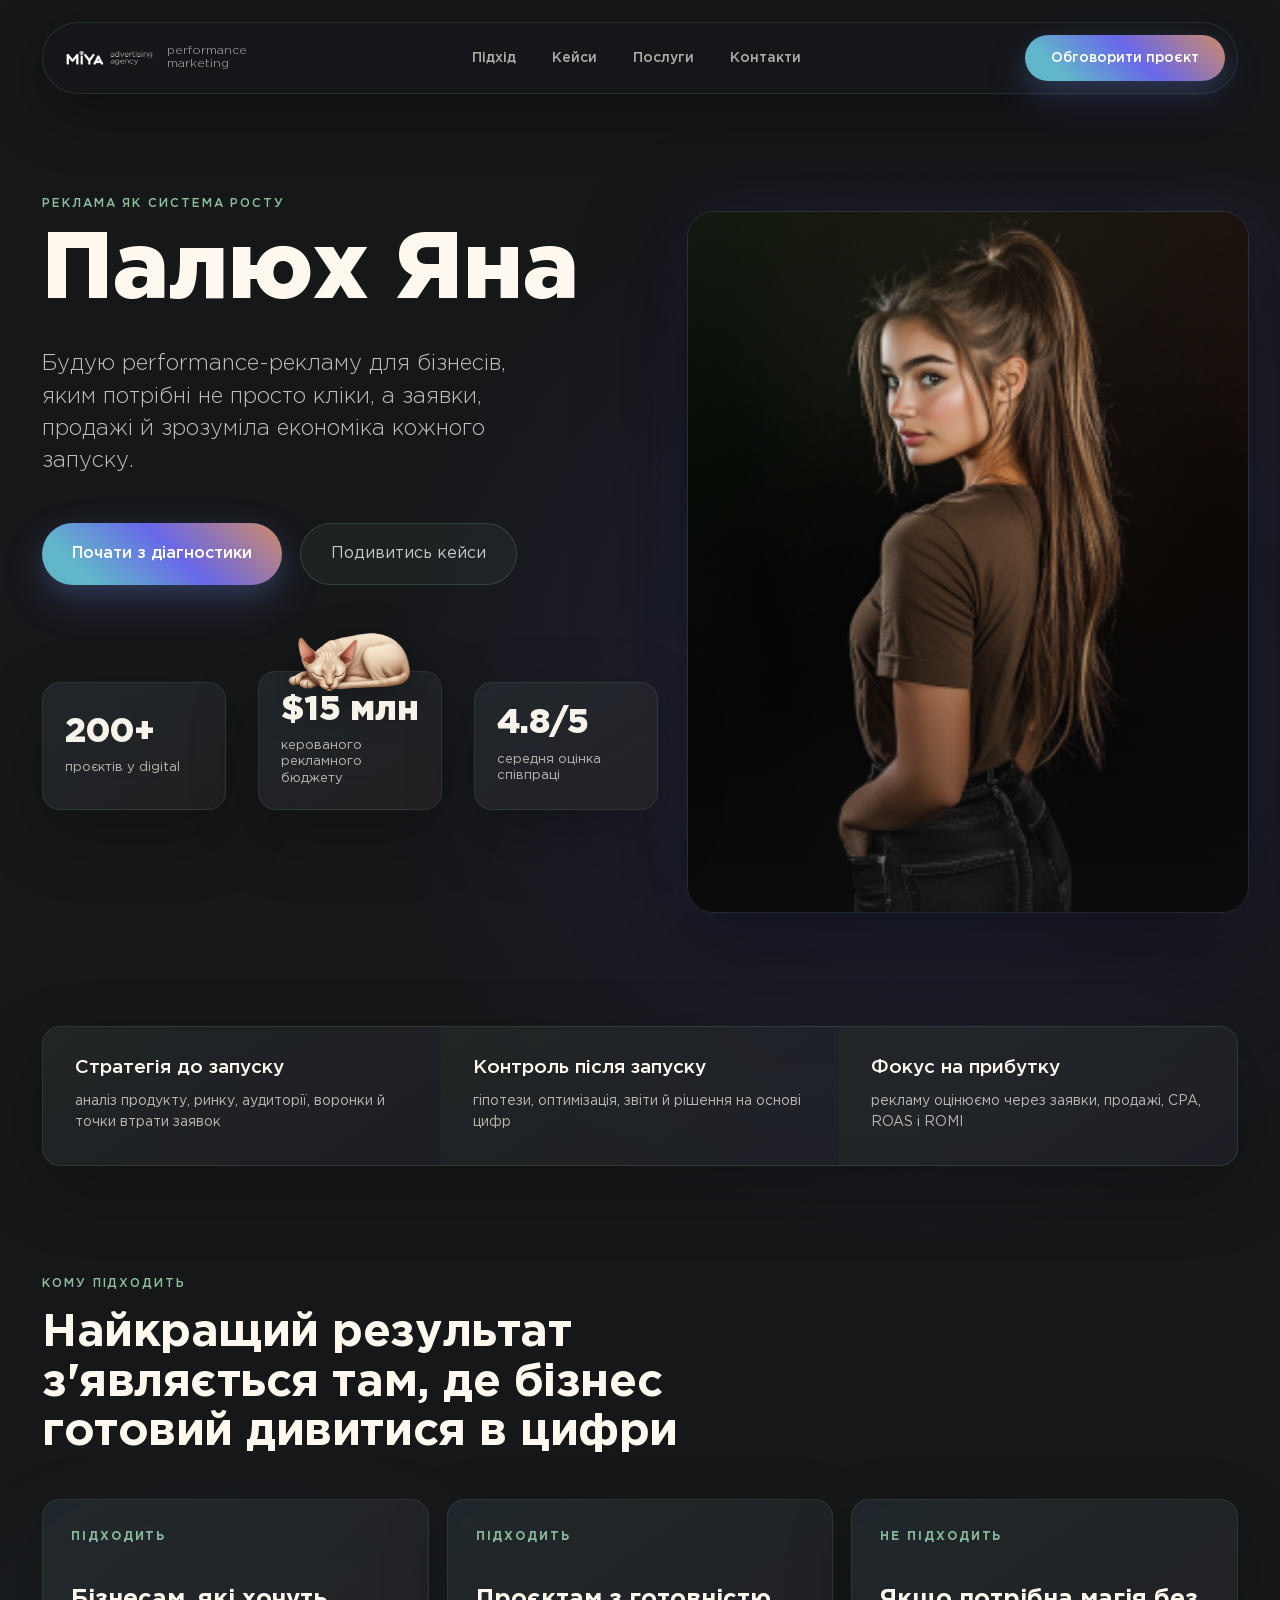
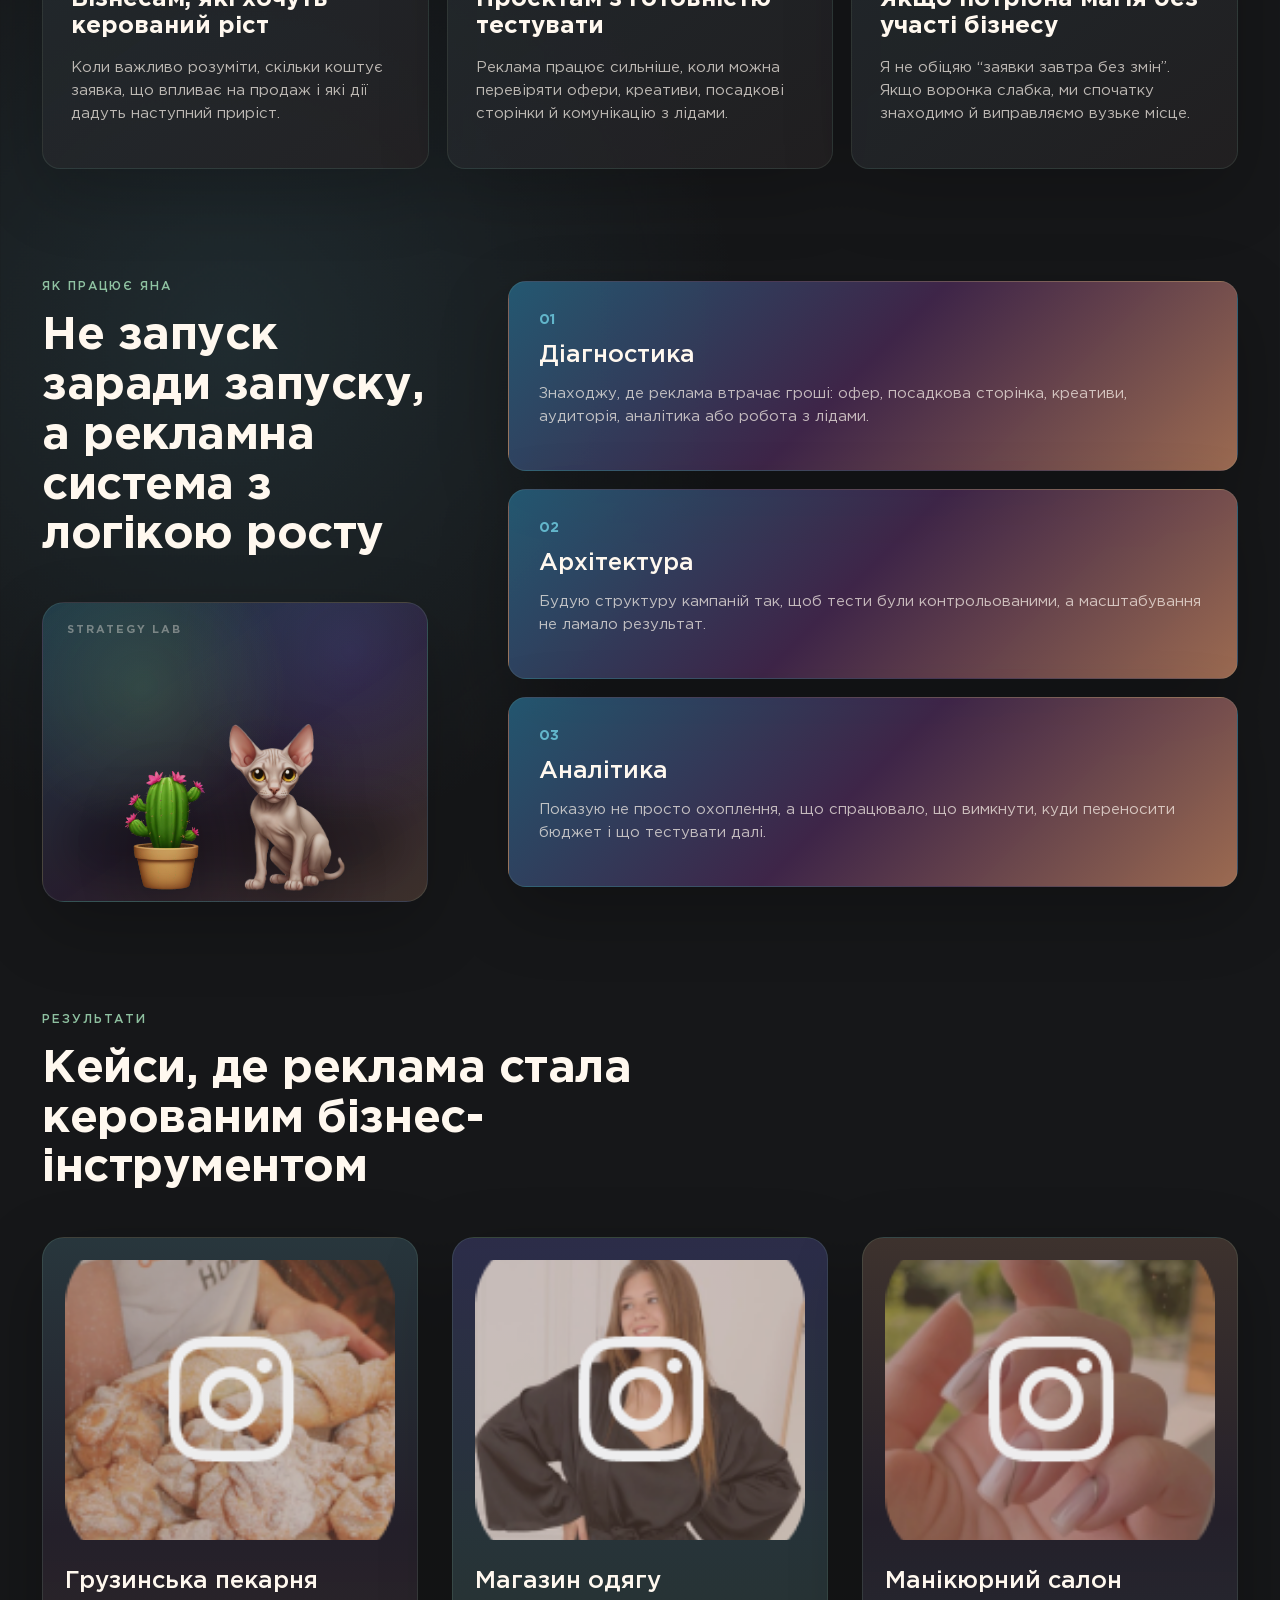
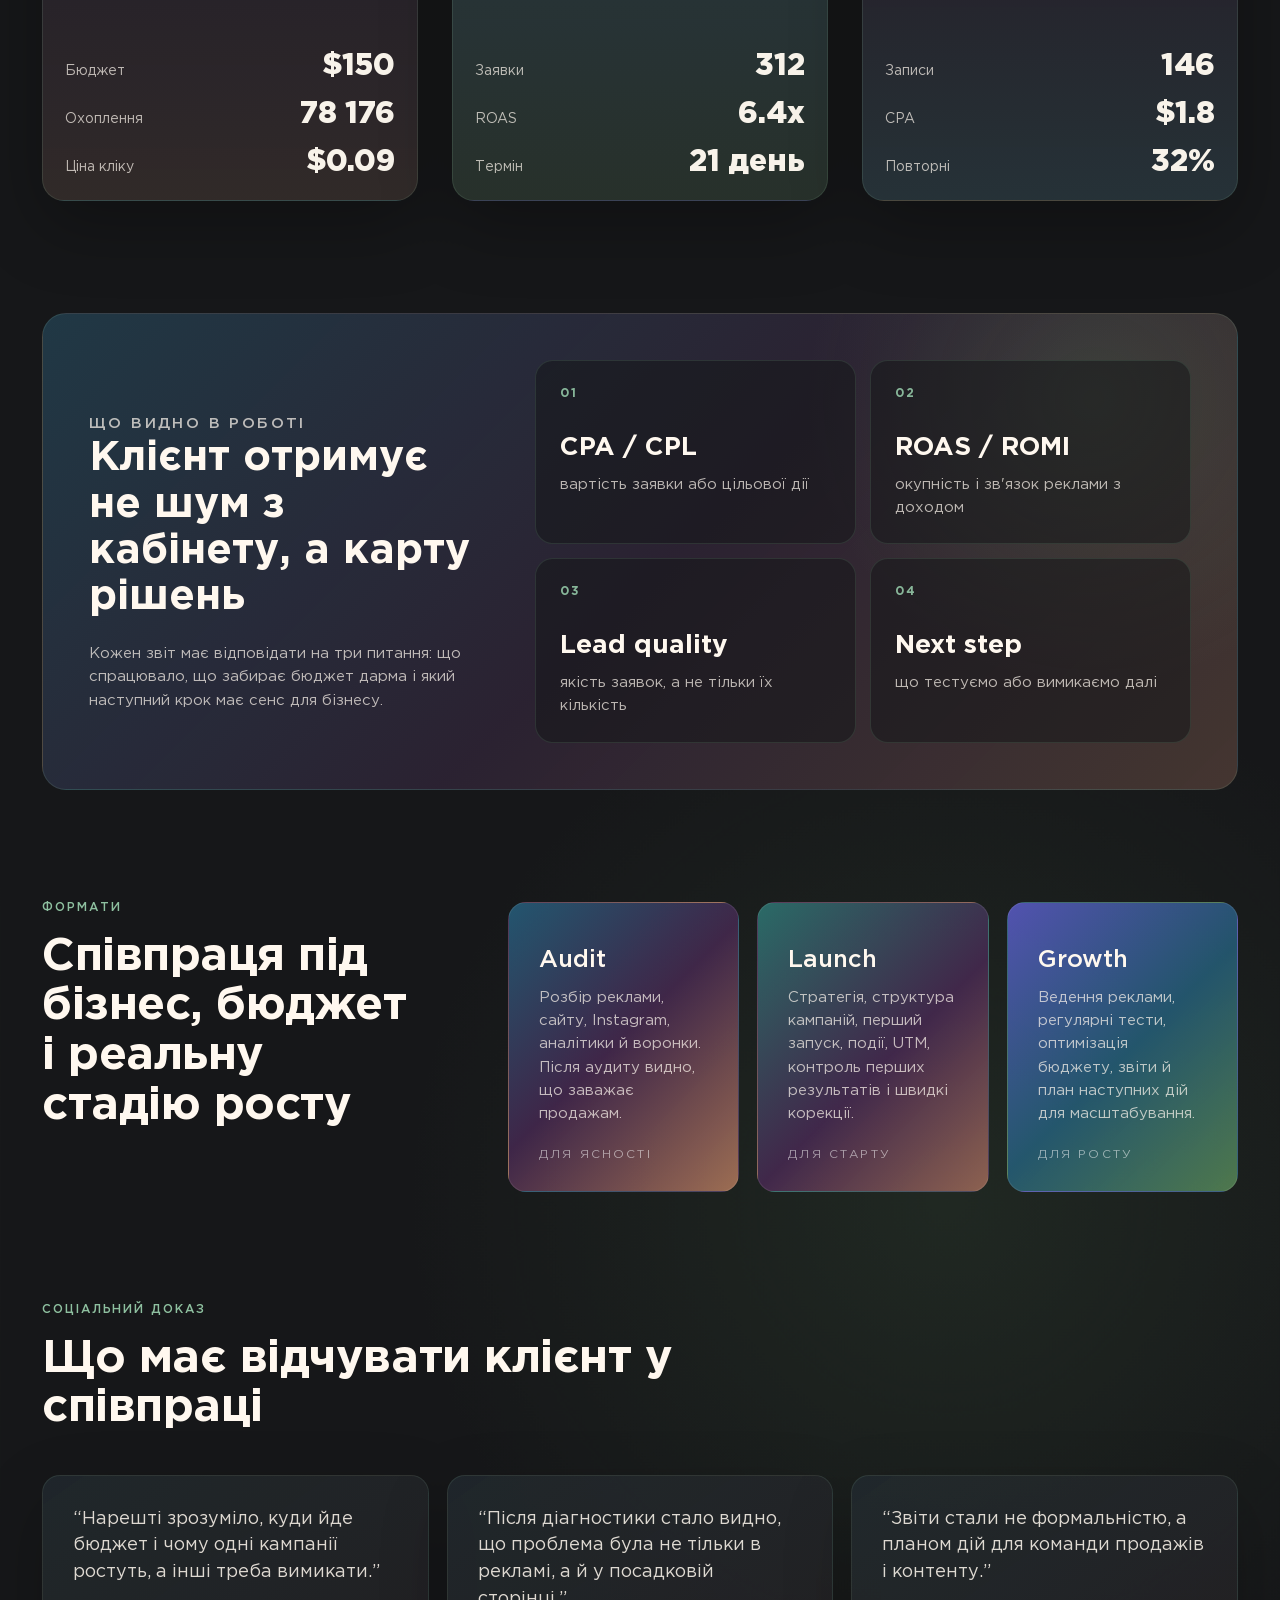
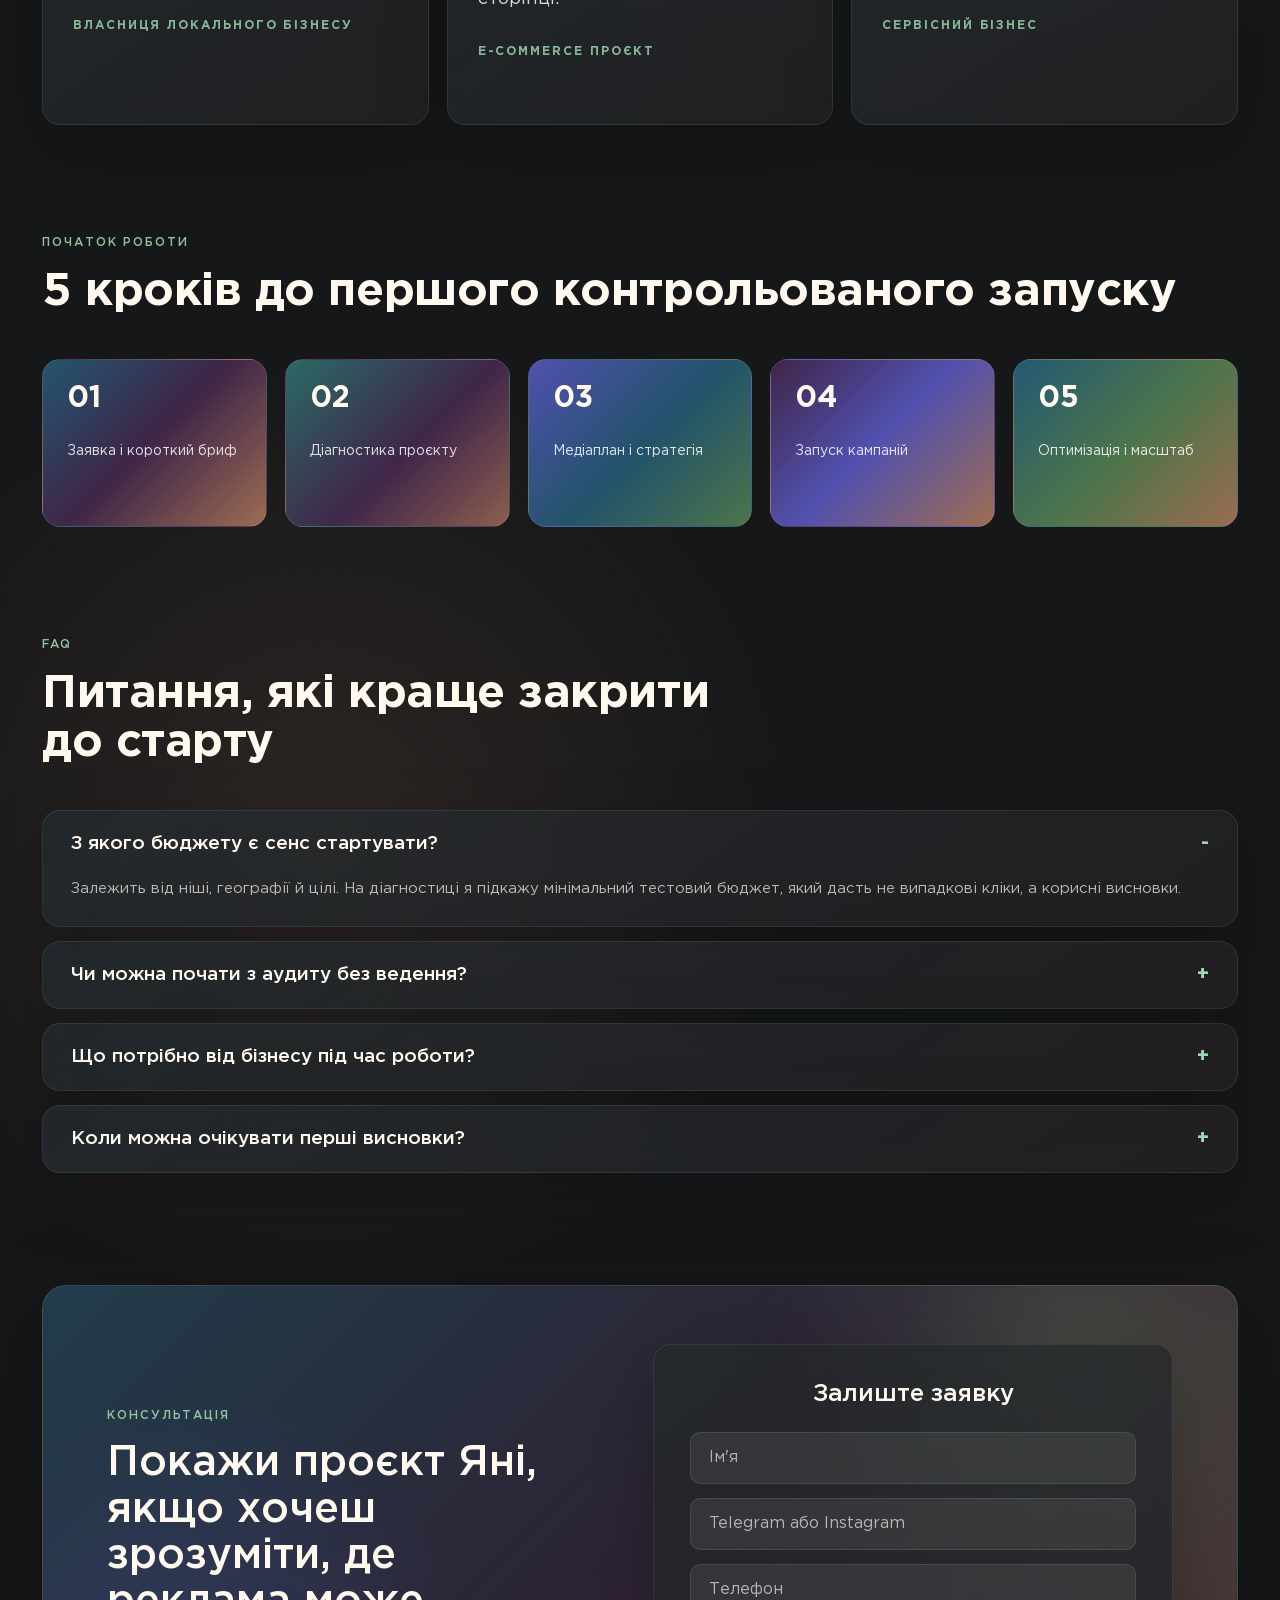
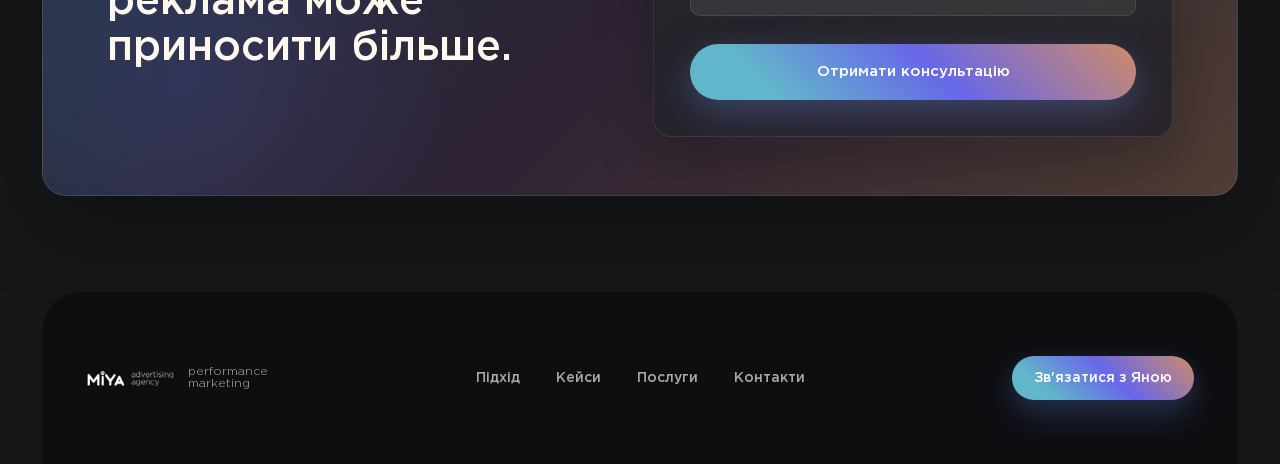
==== index.html @ 37082ce4 "Add files via upload" ====
<!doctype html>
<html lang="uk">
  <head>
    <meta charset="UTF-8" />
    <meta name="viewport" content="width=device-width, initial-scale=1.0" />
    <meta name="description" content="Палюх Яна - performance-маркетолог для бізнесів, яким потрібні заявки, аналітика і прогнозований ріст без хаосу в рекламі." />
    <title>Палюх Яна - performance-маркетинг для бізнесу</title>
    <link rel="stylesheet" href="./styles.css" />
  </head>
  <body>
    <header class="site-header">
      <a class="brand" href="./index.html" aria-label="Палюх Яна">
        <img src="./assets/logo.webp" alt="" />
        <span>performance<br />marketing</span>
      </a>
      <nav aria-label="Навігація">
        <a href="./approach.html">Підхід</a>
        <a href="./cases.html">Кейси</a>
        <a href="./services.html">Послуги</a>
        <a href="./contacts.html">Контакти</a>
      </nav>
      <details class="mobile-menu">
        <summary aria-label="Відкрити меню"><span></span><span></span><span></span></summary>
        <div>
          <a href="./approach.html">Підхід</a>
          <a href="./cases.html">Кейси</a>
          <a href="./services.html">Послуги</a>
          <a href="./contacts.html">Контакти</a>
        </div>
      </details>
      <a class="header-cta" href="./contacts.html#contact-form">Обговорити проєкт</a>
    </header>

    <main id="top">
      <section class="hero" aria-labelledby="hero-title">
        <div class="side-mark" aria-hidden="true">
          <span>performance</span>
          <span>2026</span>
        </div>
        <img class="planet planet-a" src="./assets/planet.webp" alt="" />
        <img class="planet planet-b" src="./assets/planet-glow.webp" alt="" />

        <div class="hero-copy">
          <p class="eyebrow">Реклама як система росту</p>
          <h1 id="hero-title">Палюх Яна</h1>
          <p class="hero-subtitle">
            Будую performance-рекламу для бізнесів, яким потрібні не просто кліки, а заявки, продажі й зрозуміла економіка кожного запуску.
          </p>
          <div class="hero-actions">
            <a class="primary" href="./contacts.html#contact-form">Почати з діагностики</a>
            <a class="secondary" href="./cases.html">Подивитись кейси</a>
          </div>
        </div>

        <div class="hero-visual">
          <div class="portrait-frame">
            <img src="./assets/portrait-wide.webp" alt="Портрет Палюх Яни" />
          </div>
        </div>

        <div class="metric-card metric-card-a">
          <strong>200+</strong>
          <span>проєктів у digital</span>
        </div>
        <div class="metric-card metric-card-b">
          <img src="./assets/cat-sleeping.webp" alt="" aria-hidden="true" />
          <strong>$15 млн</strong>
          <span>керованого рекламного бюджету</span>
        </div>
        <div class="metric-card metric-card-c">
          <strong>4.8/5</strong>
          <span>середня оцінка співпраці</span>
        </div>
      </section>

      <section class="trusted-strip" aria-label="Ключові переваги">
        <div>
          <strong>Стратегія до запуску</strong>
          <span>аналіз продукту, ринку, аудиторії, воронки й точки втрати заявок</span>
        </div>
        <div>
          <strong>Контроль після запуску</strong>
          <span>гіпотези, оптимізація, звіти й рішення на основі цифр</span>
        </div>
        <div>
          <strong>Фокус на прибутку</strong>
          <span>рекламу оцінюємо через заявки, продажі, CPA, ROAS і ROMI</span>
        </div>
      </section>

      <section class="fit-section">
        <div class="section-heading">
          <p class="eyebrow">Кому підходить</p>
          <h2>Найкращий результат з'являється там, де бізнес готовий дивитися в цифри</h2>
        </div>
        <div class="fit-grid">
          <article>
            <span>Підходить</span>
            <h3>Бізнесам, які хочуть керований ріст</h3>
            <p>Коли важливо розуміти, скільки коштує заявка, що впливає на продаж і які дії дадуть наступний приріст.</p>
          </article>
          <article>
            <span>Підходить</span>
            <h3>Проєктам з готовністю тестувати</h3>
            <p>Реклама працює сильніше, коли можна перевіряти офери, креативи, посадкові сторінки й комунікацію з лідами.</p>
          </article>
          <article>
            <span>Не підходить</span>
            <h3>Якщо потрібна магія без участі бізнесу</h3>
            <p>Я не обіцяю “заявки завтра без змін”. Якщо воронка слабка, ми спочатку знаходимо й виправляємо вузьке місце.</p>
          </article>
        </div>
      </section>

      <section id="approach" class="approach section-grid">
        <div class="section-heading">
          <p class="eyebrow">Як працює Яна</p>
          <h2>Не запуск заради запуску, а рекламна система з логікою росту</h2>
          <div class="approach-visual" aria-hidden="true">
            <span>strategy lab</span>
            <img class="approach-cactus" src="./assets/cactus-cooperation.webp" alt="" loading="lazy" />
            <img class="approach-cat" src="./assets/cat-sphynx.webp" alt="" loading="lazy" />
          </div>
        </div>
        <div class="approach-list">
          <article>
            <span>01</span>
            <h3>Діагностика</h3>
            <p>Знаходжу, де реклама втрачає гроші: офер, посадкова сторінка, креативи, аудиторія, аналітика або робота з лідами.</p>
          </article>
          <article>
            <span>02</span>
            <h3>Архітектура</h3>
            <p>Будую структуру кампаній так, щоб тести були контрольованими, а масштабування не ламало результат.</p>
          </article>
          <article>
            <span>03</span>
            <h3>Аналітика</h3>
            <p>Показую не просто охоплення, а що спрацювало, що вимкнути, куди переносити бюджет і що тестувати далі.</p>
          </article>
        </div>
      </section>

      <section id="cases" class="cases">
        <div class="section-heading">
          <p class="eyebrow">Результати</p>
          <h2>Кейси, де реклама стала керованим бізнес-інструментом</h2>
        </div>
        <div class="case-grid">
          <article class="case-card">
            <img src="./assets/case-bakery.webp" alt="Грузинська пекарня" loading="lazy" />
            <h3>Грузинська пекарня</h3>
            <dl>
              <div><dt>Бюджет</dt><dd>$150</dd></div>
              <div><dt>Охоплення</dt><dd>78 176</dd></div>
              <div><dt>Ціна кліку</dt><dd>$0.09</dd></div>
            </dl>
          </article>
          <article class="case-card featured">
            <img src="./assets/case-clothes.webp" alt="Магазин одягу" loading="lazy" />
            <h3>Магазин одягу</h3>
            <dl>
              <div><dt>Заявки</dt><dd>312</dd></div>
              <div><dt>ROAS</dt><dd>6.4x</dd></div>
              <div><dt>Термін</dt><dd>21 день</dd></div>
            </dl>
          </article>
          <article class="case-card">
            <img src="./assets/case-nails.webp" alt="Манікюрний салон" loading="lazy" />
            <h3>Манікюрний салон</h3>
            <dl>
              <div><dt>Записи</dt><dd>146</dd></div>
              <div><dt>CPA</dt><dd>$1.8</dd></div>
              <div><dt>Повторні</dt><dd>32%</dd></div>
            </dl>
          </article>
        </div>
      </section>

      <section class="proof-board">
        <div class="proof-copy">
          <p class="eyebrow">Що видно в роботі</p>
          <h2>Клієнт отримує не шум з кабінету, а карту рішень</h2>
          <p>Кожен звіт має відповідати на три питання: що спрацювало, що забирає бюджет дарма і який наступний крок має сенс для бізнесу.</p>
        </div>
        <div class="proof-metrics">
          <article><span>01</span><strong>CPA / CPL</strong><p>вартість заявки або цільової дії</p></article>
          <article><span>02</span><strong>ROAS / ROMI</strong><p>окупність і зв'язок реклами з доходом</p></article>
          <article><span>03</span><strong>Lead quality</strong><p>якість заявок, а не тільки їх кількість</p></article>
          <article><span>04</span><strong>Next step</strong><p>що тестуємо або вимикаємо далі</p></article>
        </div>
      </section>

      <section id="services" class="services section-grid">
        <div class="section-heading">
          <p class="eyebrow">Формати</p>
          <h2>Співпраця під бізнес, бюджет і реальну стадію росту</h2>
        </div>
        <div class="service-grid">
          <article>
            <h3>Audit</h3>
            <p>Розбір реклами, сайту, Instagram, аналітики й воронки. Після аудиту видно, що заважає продажам.</p>
            <span>для ясності</span>
          </article>
          <article>
            <h3>Launch</h3>
            <p>Стратегія, структура кампаній, перший запуск, події, UTM, контроль перших результатів і швидкі корекції.</p>
            <span>для старту</span>
          </article>
          <article>
            <h3>Growth</h3>
            <p>Ведення реклами, регулярні тести, оптимізація бюджету, звіти й план наступних дій для масштабування.</p>
            <span>для росту</span>
          </article>
        </div>
      </section>

      <section class="testimonials">
        <div class="section-heading">
          <p class="eyebrow">Соціальний доказ</p>
          <h2>Що має відчувати клієнт у співпраці</h2>
        </div>
        <div class="testimonial-grid">
          <article>
            <p>“Нарешті зрозуміло, куди йде бюджет і чому одні кампанії ростуть, а інші треба вимикати.”</p>
            <span>власниця локального бізнесу</span>
          </article>
          <article>
            <p>“Після діагностики стало видно, що проблема була не тільки в рекламі, а й у посадковій сторінці.”</p>
            <span>e-commerce проєкт</span>
          </article>
          <article>
            <p>“Звіти стали не формальністю, а планом дій для команди продажів і контенту.”</p>
            <span>сервісний бізнес</span>
          </article>
        </div>
      </section>

      <section class="process">
        <div class="section-heading">
          <p class="eyebrow">Початок роботи</p>
          <h2>5 кроків до першого контрольованого запуску</h2>
        </div>
        <ol>
          <li><span>01</span><p>Заявка і короткий бриф</p></li>
          <li><span>02</span><p>Діагностика проєкту</p></li>
          <li><span>03</span><p>Медіаплан і стратегія</p></li>
          <li><span>04</span><p>Запуск кампаній</p></li>
          <li><span>05</span><p>Оптимізація і масштаб</p></li>
        </ol>
      </section>

      <section class="faq-section">
        <div class="section-heading">
          <p class="eyebrow">FAQ</p>
          <h2>Питання, які краще закрити до старту</h2>
        </div>
        <div class="faq-list">
          <details open>
            <summary>З якого бюджету є сенс стартувати?</summary>
            <p>Залежить від ніші, географії й цілі. На діагностиці я підкажу мінімальний тестовий бюджет, який дасть не випадкові кліки, а корисні висновки.</p>
          </details>
          <details>
            <summary>Чи можна почати з аудиту без ведення?</summary>
            <p>Так. Аудит підходить, якщо вже є реклама, але незрозуміло, де губляться заявки, бюджет або якість лідів.</p>
          </details>
          <details>
            <summary>Що потрібно від бізнесу під час роботи?</summary>
            <p>Швидкий доступ до даних, чесна інформація про продажі, фідбек по якості заявок і готовність впроваджувати рекомендації.</p>
          </details>
          <details>
            <summary>Коли можна очікувати перші висновки?</summary>
            <p>Перші сигнали з'являються після стартових тестів. Для рішень по масштабуванню потрібна стабільніша статистика, а не один випадковий хороший день.</p>
          </details>
        </div>
      </section>

      <section id="contact" class="contact">
        <div class="contact-copy">
          <p class="eyebrow">Консультація</p>
          <h2>Покажи проєкт Яні, якщо хочеш зрозуміти, де реклама може приносити більше.</h2>
        </div>
        <form>
          <h3>Залиште заявку</h3>
          <input type="text" name="name" placeholder="Ім'я" />
          <input type="text" name="contact" placeholder="Telegram або Instagram" />
          <input type="tel" name="phone" placeholder="Телефон" />
          <button type="submit">Отримати консультацію</button>
        </form>
      </section>
    </main>

    <footer class="site-footer">
      <a class="brand" href="./index.html" aria-label="Палюх Яна">
        <img src="./assets/logo.webp" alt="" />
        <span>performance<br />marketing</span>
      </a>
      <nav>
        <a href="./approach.html">Підхід</a>
        <a href="./cases.html">Кейси</a>
        <a href="./services.html">Послуги</a>
        <a href="./contacts.html">Контакти</a>
      </nav>
      <a href="./contacts.html#contact-form">Зв'язатися з Яною</a>
    </footer>
  </body>
</html>
---- styles.css ----
:root {
  font-synthesis: none;
}

@font-face {
  font-family: "Gotham Pro";
  src: url("./assets/fonts/GothamPro-Light.woff2") format("woff2");
  font-weight: 300;
  font-style: normal;
  font-display: swap;
}

@font-face {
  font-family: "Gotham Pro";
  src: url("./assets/fonts/GothamPro.woff2") format("woff2");
  font-weight: 400;
  font-style: normal;
  font-display: swap;
}

@font-face {
  font-family: "Gotham Pro";
  src: url("./assets/fonts/GothamPro-Medium.woff2") format("woff2");
  font-weight: 500 650;
  font-style: normal;
  font-display: swap;
}

@font-face {
  font-family: "Gotham Pro";
  src: url("./assets/fonts/GothamPro-Bold.woff2") format("woff2");
  font-weight: 700;
  font-style: normal;
  font-display: swap;
}

@font-face {
  font-family: "Gotham Pro";
  src: url("./assets/fonts/GothamPro-Black.woff2") format("woff2");
  font-weight: 800 900;
  font-style: normal;
  font-display: swap;
}

:root {
  --bg: #202020;
  --panel: #272626;
  --panel-soft: rgba(255, 255, 255, 0.055);
  --text: #ffffff;
  --muted: rgba(255, 255, 255, 0.62);
  --faint: rgba(255, 255, 255, 0.38);
  --blue: #4f97c7;
  --deep-blue: #1661ad;
  --violet: #4f5be3;
  --plum: #3f2752;
  --rose: #a37a62;
  --warm: #8f5c51;
  --grad: linear-gradient(43.15deg, #4f97c7 22.39%, #4f5be3 81.28%);
  --grad-warm: linear-gradient(28.33deg, #1661ad -2.2%, #3f2752 25.59%, #8f5c51 96.67%);
  --wrap: 1196px;
}

* {
  box-sizing: border-box;
}

html {
  scroll-behavior: smooth;
  background: var(--bg);
  overflow-x: clip;
}

body {
  min-width: 320px;
  margin: 0;
  background:
    radial-gradient(circle at 70% 9%, rgba(79, 91, 227, 0.14), transparent 34rem),
    radial-gradient(circle at 20% 19%, rgba(22, 97, 173, 0.13), transparent 30rem),
    radial-gradient(circle at 58% 52%, rgba(143, 92, 81, 0.15), transparent 36rem),
    var(--bg);
  color: var(--text);
  font-family: "Gotham Pro", ui-sans-serif, system-ui, -apple-system, BlinkMacSystemFont, "Segoe UI", sans-serif;
  overflow-x: clip;
}

img {
  display: block;
  max-width: 100%;
}

a {
  color: inherit;
  text-decoration: none;
}

@keyframes fade-rise {
  from {
    opacity: 0;
    transform: translateY(18px);
  }

  to {
    opacity: 1;
    transform: translateY(0);
  }
}

@keyframes soft-float {
  0%,
  100% {
    transform: translateY(0);
  }

  50% {
    transform: translateY(-10px);
  }
}

@keyframes glow-pulse {
  0%,
  100% {
    opacity: 0.72;
  }

  50% {
    opacity: 1;
  }
}

button,
input {
  font: inherit;
}

.site-header,
.site-footer,
main > section,
.trusted-strip {
  width: var(--wrap);
  max-width: calc(100% - 48px);
  margin-inline: auto;
}

.site-header {
  position: relative;
  z-index: 50;
  height: 68px;
  display: flex;
  align-items: center;
  justify-content: space-between;
  margin-top: 22px;
  border: 1px solid rgba(255, 255, 255, 0.075);
  border-radius: 999px;
  padding: 0 12px 0 22px;
  background: rgba(32, 32, 32, 0.72);
  backdrop-filter: blur(22px);
  box-shadow: 0 18px 50px rgba(0, 0, 0, 0.28);
  animation: fade-rise 520ms ease both;
}

.brand {
  display: inline-flex;
  align-items: center;
  gap: 14px;
  flex: 0 0 auto;
}

.brand img {
  width: 92px;
  height: auto;
}

.brand span {
  color: rgba(255, 255, 255, 0.64);
  font-size: 12px;
  line-height: 1.08;
  font-weight: 300;
}

.site-header nav,
.site-footer nav {
  display: flex;
  align-items: center;
  gap: 36px;
  color: rgba(255, 255, 255, 0.72);
  font-size: 14px;
  font-weight: 500;
}

.site-header nav a,
.site-footer nav a {
  transition: color 180ms ease, background 180ms ease, transform 180ms ease;
}

.site-header nav a:hover,
.site-footer nav a:hover {
  color: #fff;
  transform: translateY(-1px);
}

.site-header nav a[aria-current="page"],
.site-footer nav a[aria-current="page"] {
  color: #fff;
}

.site-header nav a[aria-current="page"] {
  border-radius: 999px;
  padding: 9px 14px;
  background: rgba(255, 255, 255, 0.08);
}

.mobile-menu {
  display: none;
}

.mobile-menu summary {
  list-style: none;
}

.mobile-menu summary::-webkit-details-marker {
  display: none;
}

.header-cta,
.primary,
.contact button,
.site-footer > a:last-child {
  display: inline-flex;
  align-items: center;
  justify-content: center;
  min-height: 46px;
  border: 0;
  border-radius: 999px;
  background: var(--grad);
  color: #fff;
  font-weight: 600;
  box-shadow: 0 12px 34px rgba(79, 91, 227, 0.28);
  cursor: pointer;
  transition: transform 220ms ease, box-shadow 220ms ease, filter 220ms ease;
}

.header-cta:hover,
.primary:hover,
.contact button:hover,
.contact-page-form button:hover,
.site-footer > a:last-child:hover {
  transform: translateY(-2px);
  box-shadow: 0 18px 42px rgba(79, 91, 227, 0.38);
  filter: saturate(1.08);
}

.header-cta:active,
.primary:active,
.contact button:active,
.contact-page-form button:active,
.site-footer > a:last-child:active {
  transform: translateY(0);
}

.header-cta {
  padding: 0 26px;
  font-size: 14px;
}

.hero {
  position: relative;
  min-height: 920px;
  padding-top: 92px;
}

.side-mark {
  position: absolute;
  left: -88px;
  top: 220px;
  display: flex;
  flex-direction: column;
  gap: 38px;
  color: rgba(255, 255, 255, 0.13);
  font-size: 12px;
  line-height: 1;
  letter-spacing: 0.42em;
  text-transform: uppercase;
  pointer-events: none;
}

.side-mark span {
  writing-mode: vertical-rl;
  transform: rotate(180deg);
}

.planet {
  position: absolute;
  pointer-events: none;
  user-select: none;
  border-radius: 999px;
  animation: glow-pulse 6s ease-in-out infinite;
}

.planet-a {
  right: -170px;
  top: 92px;
  width: 440px;
  opacity: 0.32;
  filter: blur(12px);
}

.planet-b {
  left: 420px;
  top: 440px;
  width: 380px;
  opacity: 0.24;
  filter: blur(22px);
}

.hero-copy {
  position: relative;
  z-index: 4;
  width: 558px;
  animation: fade-rise 620ms ease 80ms both;
}

.eyebrow {
  margin: 0 0 18px;
  color: rgba(255, 255, 255, 0.58);
  font-size: 12px;
  line-height: 1;
  letter-spacing: 0.2em;
  text-transform: uppercase;
  font-weight: 600;
}

.hero h1 {
  margin: 0;
  color: #fff;
  font-size: 94px;
  line-height: 0.92;
  letter-spacing: -0.02em;
  font-weight: 800;
}

.hero-subtitle {
  width: 474px;
  margin: 34px 0 0;
  color: rgba(255, 255, 255, 0.78);
  font-size: 22px;
  line-height: 1.46;
  font-weight: 300;
}

.hero-actions {
  display: flex;
  align-items: center;
  gap: 18px;
  margin-top: 46px;
}

.primary,
.secondary {
  min-width: 204px;
  min-height: 62px;
  padding: 0 30px;
  font-size: 16px;
}

.secondary {
  display: inline-flex;
  align-items: center;
  justify-content: center;
  border: 1px solid rgba(255, 255, 255, 0.13);
  border-radius: 999px;
  color: rgba(255, 255, 255, 0.76);
  background: rgba(255, 255, 255, 0.04);
  transition: transform 220ms ease, border-color 220ms ease, background 220ms ease;
}

.secondary:hover {
  transform: translateY(-2px);
  border-color: rgba(255, 255, 255, 0.3);
  background: rgba(255, 255, 255, 0.08);
}

.hero-visual {
  position: absolute;
  right: -10px;
  top: 118px;
  z-index: 3;
  width: 600px;
  height: 780px;
}

.portrait-frame {
  position: absolute;
  inset: 0 0 auto auto;
  width: 560px;
  height: 700px;
  border-radius: 44px;
  overflow: hidden;
  background: #111;
  box-shadow:
    0 26px 80px rgba(0, 0, 0, 0.42),
    0 0 0 1px rgba(255, 255, 255, 0.075);
  transition: transform 320ms ease, box-shadow 320ms ease;
}

.portrait-frame:hover {
  transform: translateY(-6px) scale(1.01);
  box-shadow:
    0 38px 110px rgba(0, 0, 0, 0.44),
    0 0 0 1px rgba(255, 255, 255, 0.1);
}

.portrait-frame::before {
  content: "";
  position: absolute;
  inset: 0;
  z-index: 2;
  background: linear-gradient(180deg, transparent 45%, rgba(32, 32, 32, 0.48) 100%);
}

.portrait-frame img {
  width: 100%;
  height: 100%;
  object-fit: cover;
  object-position: center top;
  transition: transform 520ms ease;
}

.portrait-frame:hover img {
  transform: scale(1.035);
}

.metric-card {
  position: absolute;
  z-index: 6;
  width: 184px;
  min-height: 128px;
  display: flex;
  flex-direction: column;
  justify-content: center;
  gap: 12px;
  border: 1px solid rgba(255, 255, 255, 0.08);
  border-radius: 28px;
  padding: 22px;
  background: rgba(255, 255, 255, 0.055);
  backdrop-filter: blur(18px);
  box-shadow: 0 20px 44px rgba(0, 0, 0, 0.24);
  transition: transform 240ms ease, box-shadow 240ms ease, filter 240ms ease;
}

.metric-card:hover {
  transform: translateY(-6px);
  box-shadow: 0 24px 60px rgba(0, 0, 0, 0.28);
  filter: saturate(1.08);
}

.metric-card img {
  position: absolute;
  z-index: 2;
  pointer-events: none;
  user-select: none;
  filter: drop-shadow(0 14px 22px rgba(0, 0, 0, 0.34));
  animation: soft-float 5.6s ease-in-out infinite;
}

.metric-card strong {
  position: relative;
  z-index: 3;
  font-size: 34px;
  line-height: 0.95;
  font-weight: 800;
}

.metric-card span {
  position: relative;
  z-index: 3;
  color: var(--muted);
  font-size: 13px;
  line-height: 1.26;
  font-weight: 400;
}

.metric-card-a {
  left: 0;
  bottom: 104px;
}

.metric-card-b {
  left: 216px;
  bottom: 104px;
}

.metric-card-b img {
  left: 50%;
  bottom: 80px;
  width: 140px;
  translate: -50% 0;
}

.metric-card-c {
  left: 432px;
  bottom: 104px;
}

.trusted-strip {
  display: grid;
  grid-template-columns: repeat(3, 1fr);
  gap: 1px;
  margin-top: -16px;
  border: 1px solid rgba(255, 255, 255, 0.075);
  border-radius: 28px;
  overflow: hidden;
  background: rgba(255, 255, 255, 0.075);
}

.trusted-strip div {
  min-height: 138px;
  padding: 30px 32px;
  background: rgba(255, 255, 255, 0.035);
  transition: background 220ms ease, transform 220ms ease;
}

.trusted-strip div:hover {
  background: rgba(255, 255, 255, 0.055);
  transform: translateY(-2px);
}

.trusted-strip strong {
  display: block;
  margin-bottom: 12px;
  font-size: 19px;
  line-height: 1.18;
  font-weight: 600;
}

.trusted-strip span {
  color: var(--muted);
  font-size: 14px;
  line-height: 1.45;
}

main > section:not(.hero) {
  margin-top: 112px;
  animation: fade-rise 620ms ease both;
}

.approach {
  position: relative;
  min-height: 640px;
  overflow: visible;
}

.approach-cat {
  position: absolute;
  left: 72px;
  bottom: 20px;
  z-index: 1;
  width: 300px;
  pointer-events: none;
  user-select: none;
  filter: drop-shadow(0 18px 28px rgba(0, 0, 0, 0.38));
  animation: soft-float 6.2s ease-in-out infinite;
}

.approach-cactus {
  position: absolute;
  left: 0;
  bottom: 20px;
  z-index: 2;
  width: 200px;
  pointer-events: none;
  user-select: none;
  filter: drop-shadow(0 18px 28px rgba(0, 0, 0, 0.34));
  animation: soft-float 5.8s ease-in-out infinite;
}

.approach .section-heading,
.approach .approach-list {
  position: relative;
  z-index: 2;
}

.section-grid {
  display: grid;
  grid-template-columns: 386px 1fr;
  gap: 80px;
  align-items: start;
}

.section-heading h2 {
  margin: 0;
  color: #fff;
  font-size: 46px;
  line-height: 1.08;
  letter-spacing: -0.01em;
  font-weight: 700;
}

.approach-list,
.service-grid {
  display: grid;
  gap: 18px;
}

.approach-list article,
.service-grid article {
  min-height: 190px;
  border: 1px solid rgba(255, 255, 255, 0.075);
  border-radius: 28px;
  padding: 30px;
  background:
    linear-gradient(28.33deg, rgba(22, 97, 173, 0.17) -2.2%, rgba(63, 39, 82, 0.22) 25.59%, rgba(143, 92, 81, 0.18) 96.67%),
    rgba(255, 255, 255, 0.035);
  transition: transform 240ms ease, box-shadow 240ms ease, filter 240ms ease;
}

.approach-list article:hover,
.service-grid article:hover,
.method-grid article:hover,
.workflow li:hover,
.package-grid article:hover,
.included-list article:hover,
.case-method-grid article:hover,
.after-contact li:hover,
.process li:hover,
.service-process li:hover,
.diagnostic-list div:hover,
.contact-channel-list article:hover {
  transform: translateY(-6px);
  box-shadow: 0 26px 68px rgba(0, 0, 0, 0.24);
  filter: saturate(1.06);
}

.service-grid article {
  border: 0;
  background: var(--grad-warm);
}

.service-grid article:nth-child(2) {
  background: linear-gradient(45deg, rgba(27, 96, 169, 1) 0%, rgba(118, 78, 92, 1) 52%, rgba(90, 121, 165, 1) 99%);
}

.service-grid article:nth-child(3) {
  background: linear-gradient(23.65deg, rgba(33, 80, 255, 1) 1%, rgba(137, 88, 81, 1) 100%);
}

.approach-list span {
  color: var(--blue);
  font-size: 14px;
  font-weight: 700;
}

.approach-list h3,
.service-grid h3,
.case-card h3,
.contact h2,
.contact h3 {
  margin: 14px 0 12px;
  font-size: 24px;
  line-height: 1.14;
  font-weight: 650;
}

.approach-list p,
.service-grid p {
  margin: 0;
  color: var(--muted);
  font-size: 15px;
  line-height: 1.55;
}

.cases {
  position: relative;
}

.cases .section-heading {
  width: 640px;
  margin-bottom: 44px;
}

.case-grid {
  display: grid;
  grid-template-columns: repeat(3, 1fr);
  gap: 34px;
}

.case-card {
  min-height: 520px;
  border: 0;
  border-radius: 34px;
  padding: 22px;
  background: linear-gradient(3.71deg, rgba(163, 122, 98, 1) 0%, rgba(79, 91, 227, 1) 100%);
  box-shadow: 0 20px 54px rgba(0, 0, 0, 0.22);
  transition: transform 260ms ease, box-shadow 260ms ease, filter 260ms ease;
}

.case-card:hover {
  transform: translateY(-8px);
  box-shadow: 0 32px 82px rgba(0, 0, 0, 0.34);
  filter: saturate(1.08);
}

.case-card.featured {
  background: linear-gradient(3.71deg, rgba(79, 151, 199, 1) 0%, rgba(79, 91, 227, 1) 100%);
}

.case-card:nth-child(3) {
  background: linear-gradient(23.65deg, rgba(33, 80, 255, 1) 1%, rgba(137, 88, 81, 1) 100%);
}

.case-card > img {
  width: 100%;
  aspect-ratio: 1.18 / 1;
  object-fit: cover;
  border-radius: 24px;
  opacity: 0.86;
  transition: transform 520ms ease, opacity 260ms ease;
}

.case-card:hover > img {
  transform: scale(1.035);
  opacity: 0.95;
}

.case-card h3 {
  min-height: 56px;
  margin-top: 28px;
  text-transform: uppercase;
  letter-spacing: 0.04em;
}

.case-card dl {
  display: grid;
  gap: 18px;
  margin: 28px 0 0;
}

.case-card dl div {
  display: flex;
  align-items: baseline;
  justify-content: space-between;
  gap: 20px;
}

.case-card dt {
  color: var(--muted);
  font-size: 14px;
}

.case-card dd {
  margin: 0;
  font-size: 30px;
  line-height: 1;
  font-weight: 800;
}

.service-grid {
  grid-template-columns: repeat(3, 1fr);
}

.service-grid article {
  display: flex;
  min-height: 290px;
  flex-direction: column;
}

.service-grid article span {
  margin-top: auto;
  color: rgba(255, 255, 255, 0.52);
  font-size: 12px;
  letter-spacing: 0.18em;
  text-transform: uppercase;
}

.process ol {
  display: grid;
  grid-template-columns: repeat(5, 1fr);
  gap: 18px;
  padding: 0;
  margin: 42px 0 0;
  list-style: none;
}

.process li {
  min-height: 168px;
  border-radius: 28px;
  padding: 24px;
  background: linear-gradient(51.34deg, rgba(27, 96, 169, 1) 0%, rgba(143, 92, 81, 1) 100%);
  transition: transform 240ms ease, box-shadow 240ms ease, filter 240ms ease;
}

.process li:nth-child(2) {
  background: linear-gradient(45deg, rgba(27, 96, 169, 1) 0%, rgba(118, 78, 92, 1) 52%, rgba(90, 121, 165, 1) 99%);
}

.process li:nth-child(3) {
  background: linear-gradient(3.71deg, rgba(163, 122, 98, 1) 0%, rgba(79, 91, 227, 1) 100%);
}

.process li:nth-child(4) {
  background: linear-gradient(3.71deg, rgba(79, 151, 199, 1) 0%, rgba(79, 91, 227, 1) 100%);
}

.process li:nth-child(5) {
  background: linear-gradient(23.65deg, rgba(33, 80, 255, 1) 1%, rgba(137, 88, 81, 1) 100%);
}

.process li span {
  display: block;
  margin-bottom: 28px;
  font-size: 30px;
  line-height: 1;
  font-weight: 700;
}

.process li p {
  margin: 0;
  color: rgba(255, 255, 255, 0.86);
  font-size: 14px;
  line-height: 1.38;
}

.contact {
  position: relative;
  display: grid;
  grid-template-columns: 1fr 520px;
  gap: 76px;
  align-items: center;
  margin-bottom: 96px;
  border-radius: 40px;
  padding: 58px 64px;
  background:
    radial-gradient(circle at 36% 66%, rgba(22, 97, 173, 0.28), transparent 23rem),
    linear-gradient(43.15deg, rgba(163, 122, 98, 0.82) 22.39%, rgba(79, 91, 227, 0.72) 81.28%);
  overflow: hidden;
}

.contact-copy {
  position: relative;
  z-index: 2;
}

.contact h2 {
  max-width: 560px;
  margin: 0;
  font-size: 42px;
  line-height: 1.1;
}

.contact form {
  position: relative;
  z-index: 2;
  display: grid;
  gap: 14px;
  border-radius: 30px;
  padding: 36px;
  background: rgba(32, 32, 32, 0.36);
  backdrop-filter: blur(18px);
  box-shadow: 0 24px 58px rgba(0, 0, 0, 0.24);
}

.contact h3 {
  margin: 0 0 10px;
  text-align: center;
}

.contact input {
  width: 100%;
  height: 52px;
  border: 1px solid rgba(255, 255, 255, 0.14);
  border-radius: 10px;
  padding: 0 18px;
  background: rgba(255, 255, 255, 0.14);
  color: #fff;
  outline: none;
}

.contact input::placeholder {
  color: rgba(255, 255, 255, 0.64);
}

.contact button {
  min-height: 56px;
  margin-top: 14px;
  font-size: 15px;
}

.site-footer {
  display: flex;
  align-items: center;
  justify-content: space-between;
  min-height: 172px;
  border-radius: 40px 40px 0 0;
  padding: 0 44px;
  background: #151416;
}

.site-footer > a:last-child {
  min-height: 44px;
  padding: 0 22px;
  font-size: 14px;
}

.approach-page {
  padding-top: 0;
}

.approach-hero {
  position: relative;
  min-height: 850px;
  padding-top: 92px;
}

.approach-planet-a {
  right: -130px;
  top: 120px;
  width: 420px;
  opacity: 0.3;
  filter: blur(14px);
}

.approach-planet-b {
  left: 390px;
  top: 430px;
  width: 360px;
  opacity: 0.24;
  filter: blur(22px);
}

.approach-hero-copy {
  position: relative;
  z-index: 4;
  width: 660px;
}

.approach-hero h1 {
  margin: 0;
  color: #fff;
  font-size: 78px;
  line-height: 0.98;
  letter-spacing: 0;
  font-weight: 800;
}

.approach-hero-copy > p:not(.eyebrow) {
  width: 560px;
  margin: 34px 0 0;
  color: rgba(255, 255, 255, 0.76);
  font-size: 21px;
  line-height: 1.5;
  font-weight: 300;
}

.approach-hero-copy .primary {
  margin-top: 46px;
}

.approach-hero-panel {
  position: absolute;
  right: 0;
  top: 96px;
  z-index: 3;
  width: 430px;
  min-height: 520px;
  border-radius: 38px;
  padding: 42px;
  background:
    radial-gradient(circle at 80% 22%, rgba(79, 151, 199, 0.28), transparent 16rem),
    linear-gradient(28.33deg, rgba(22, 97, 173, 0.92) -2.2%, rgba(63, 39, 82, 0.9) 25.59%, rgba(143, 92, 81, 0.92) 96.67%);
  box-shadow: 0 26px 70px rgba(0, 0, 0, 0.3);
  overflow: hidden;
  transition: transform 260ms ease, box-shadow 260ms ease, filter 260ms ease;
}

.approach-hero-panel:hover,
.services-hero-card:hover,
.contacts-card:hover,
.not-found-card:hover,
.report-card:hover,
.report-visual:hover,
.cases-insight:hover,
.service-principles:hover,
.contacts-note:hover {
  transform: translateY(-6px);
  box-shadow: 0 30px 78px rgba(0, 0, 0, 0.28);
  filter: saturate(1.05);
}

.approach-hero-panel > span {
  display: inline-flex;
  width: 58px;
  height: 58px;
  align-items: center;
  justify-content: center;
  border-radius: 999px;
  background: rgba(255, 255, 255, 0.12);
  color: #fff;
  font-size: 20px;
  font-weight: 700;
}

.approach-hero-panel h2 {
  margin: 0 0 22px;
  font-size: 36px;
  line-height: 1.08;
  font-weight: 700;
}

.approach-hero-panel p {
  margin: 0;
  max-width: 330px;
  color: rgba(255, 255, 255, 0.72);
  font-size: 18px;
  line-height: 1.48;
}

.approach-hero-panel img {
  position: absolute;
  right: -20px;
  bottom: 0;
  width: 200px;
  filter: drop-shadow(0 18px 28px rgba(0, 0, 0, 0.34));
  animation: soft-float 5.8s ease-in-out infinite;
}

.method-stack,
.workflow,
.reporting {
  position: relative;
}

.method-stack .section-heading,
.workflow .section-heading {
  width: 690px;
  margin-bottom: 44px;
}

.method-grid {
  display: grid;
  grid-template-columns: repeat(4, 1fr);
  gap: 18px;
}

.method-grid article {
  min-height: 300px;
  border-radius: 30px;
  padding: 28px;
  background: var(--grad-warm);
  box-shadow: 0 20px 54px rgba(0, 0, 0, 0.18);
  transition: transform 240ms ease, box-shadow 240ms ease, filter 240ms ease;
}

.method-grid article:nth-child(2) {
  background: linear-gradient(45deg, rgba(27, 96, 169, 1) 0%, rgba(118, 78, 92, 1) 52%, rgba(90, 121, 165, 1) 99%);
}

.method-grid article:nth-child(3) {
  background: linear-gradient(3.71deg, rgba(79, 151, 199, 1) 0%, rgba(79, 91, 227, 1) 100%);
}

.method-grid article:nth-child(4) {
  background: linear-gradient(23.65deg, rgba(33, 80, 255, 1) 1%, rgba(137, 88, 81, 1) 100%);
}

.method-grid span,
.workflow li span {
  display: block;
  color: rgba(255, 255, 255, 0.66);
  font-size: 14px;
  font-weight: 700;
  letter-spacing: 0.12em;
}

.method-grid h3 {
  margin: 78px 0 16px;
  font-size: 25px;
  line-height: 1.12;
  font-weight: 650;
}

.method-grid p {
  margin: 0;
  color: rgba(255, 255, 255, 0.76);
  font-size: 15px;
  line-height: 1.5;
}

.diagnostic {
  display: grid;
  grid-template-columns: 430px 1fr;
  gap: 78px;
  align-items: start;
}

.diagnostic-copy h2 {
  margin: 0;
  font-size: 48px;
  line-height: 1.08;
  font-weight: 700;
  letter-spacing: -0.01em;
}

.diagnostic-copy p:not(.eyebrow) {
  margin: 28px 0 0;
  color: var(--muted);
  font-size: 17px;
  line-height: 1.58;
}

.diagnostic-list {
  display: grid;
  grid-template-columns: repeat(2, 1fr);
  gap: 18px;
}

.diagnostic-list div {
  min-height: 190px;
  border-radius: 28px;
  padding: 28px;
  background: rgba(255, 255, 255, 0.055);
  box-shadow: 0 20px 54px rgba(0, 0, 0, 0.16);
  transition: transform 240ms ease, box-shadow 240ms ease, filter 240ms ease;
}

.diagnostic-list span {
  color: var(--blue);
  font-size: 15px;
  font-weight: 700;
}

.diagnostic-list p {
  margin: 44px 0 0;
  color: rgba(255, 255, 255, 0.82);
  font-size: 18px;
  line-height: 1.36;
  font-weight: 500;
}

.workflow ol {
  display: grid;
  grid-template-columns: repeat(5, 1fr);
  gap: 18px;
  padding: 0;
  margin: 0;
  list-style: none;
}

.workflow li {
  min-height: 310px;
  border-radius: 30px;
  padding: 26px;
  background: linear-gradient(51.34deg, rgba(27, 96, 169, 1) 0%, rgba(143, 92, 81, 1) 100%);
  transition: transform 240ms ease, box-shadow 240ms ease, filter 240ms ease;
}

.workflow li:nth-child(2) {
  background: linear-gradient(45deg, rgba(27, 96, 169, 1) 0%, rgba(118, 78, 92, 1) 52%, rgba(90, 121, 165, 1) 99%);
}

.workflow li:nth-child(3) {
  background: linear-gradient(3.71deg, rgba(163, 122, 98, 1) 0%, rgba(79, 91, 227, 1) 100%);
}

.workflow li:nth-child(4) {
  background: linear-gradient(3.71deg, rgba(79, 151, 199, 1) 0%, rgba(79, 91, 227, 1) 100%);
}

.workflow li:nth-child(5) {
  background: linear-gradient(23.65deg, rgba(33, 80, 255, 1) 1%, rgba(137, 88, 81, 1) 100%);
}

.workflow strong {
  display: block;
  margin-top: 54px;
  font-size: 22px;
  line-height: 1.12;
}

.workflow p {
  margin: 16px 0 0;
  color: rgba(255, 255, 255, 0.76);
  font-size: 14px;
  line-height: 1.46;
}

.reporting {
  display: grid;
  grid-template-columns: 1fr 390px;
  gap: 38px;
  align-items: stretch;
}

.report-card {
  border-radius: 36px;
  padding: 48px;
  background: rgba(255, 255, 255, 0.052);
  box-shadow: 0 24px 64px rgba(0, 0, 0, 0.16);
  transition: transform 260ms ease, box-shadow 260ms ease, filter 260ms ease;
}

.report-card h2 {
  width: 650px;
  margin: 0 0 32px;
  font-size: 44px;
  line-height: 1.08;
}

.report-card ul {
  display: grid;
  grid-template-columns: repeat(2, minmax(0, 1fr));
  gap: 16px 30px;
  margin: 0;
  padding: 0;
  list-style: none;
}

.report-card li {
  color: var(--muted);
  font-size: 16px;
  line-height: 1.45;
}

.report-card li::before {
  content: "";
  display: inline-block;
  width: 9px;
  height: 9px;
  margin-right: 10px;
  border-radius: 999px;
  background: var(--blue);
  box-shadow: 0 0 12px rgba(79, 151, 199, 0.8);
}

.report-visual {
  position: relative;
  min-height: 430px;
  border-radius: 36px;
  padding: 34px;
  background: var(--grad-warm);
  overflow: hidden;
  transition: transform 260ms ease, box-shadow 260ms ease, filter 260ms ease;
}

.report-visual img {
  position: absolute;
  right: -60px;
  bottom: -55px;
  width: 250px;
  filter: drop-shadow(0 18px 28px rgba(0, 0, 0, 0.34));
  animation: soft-float 5.8s ease-in-out infinite;
}

.report-visual div {
  position: relative;
  z-index: 2;
}

.report-visual strong {
  display: block;
  font-size: 62px;
  line-height: 0.92;
}

.report-visual span {
  display: block;
  width: 250px;
  margin-top: 18px;
  color: rgba(255, 255, 255, 0.76);
  font-size: 15px;
  line-height: 1.42;
}

.cases-page {
  padding-top: 0;
}

.cases-hero {
  position: relative;
  min-height: 720px;
  padding-top: 92px;
}

.cases-planet-a {
  right: -155px;
  top: 96px;
  width: 420px;
  opacity: 0.28;
  filter: blur(14px);
}

.cases-planet-b {
  left: 330px;
  top: 360px;
  width: 360px;
  opacity: 0.22;
  filter: blur(22px);
}

.cases-hero-copy {
  position: relative;
  z-index: 3;
  width: 720px;
}

.cases-hero h1 {
  margin: 0;
  color: #fff;
  font-size: 82px;
  line-height: 0.98;
  letter-spacing: 0;
  font-weight: 800;
}

.cases-hero-copy > p:not(.eyebrow) {
  width: 590px;
  margin: 34px 0 0;
  color: rgba(255, 255, 255, 0.76);
  font-size: 21px;
  line-height: 1.5;
  font-weight: 300;
}

.cases-hero-stats {
  position: absolute;
  right: 0;
  top: 96px;
  z-index: 3;
  display: grid;
  grid-template-columns: repeat(2, 178px);
  gap: 16px;
}

.cases-hero-stats article {
  min-height: 178px;
  border-radius: 28px;
  padding: 26px 22px;
  background: var(--grad-warm);
  box-shadow: 0 20px 54px rgba(0, 0, 0, 0.2);
  transition: transform 240ms ease, box-shadow 240ms ease, filter 240ms ease;
}

.cases-hero-stats article:hover {
  transform: translateY(-6px);
  box-shadow: 0 26px 68px rgba(0, 0, 0, 0.24);
  filter: saturate(1.06);
}

.cases-hero-stats article:nth-child(2) {
  background: linear-gradient(3.71deg, rgba(79, 151, 199, 1) 0%, rgba(79, 91, 227, 1) 100%);
}

.cases-hero-stats article:nth-child(3) {
  background: linear-gradient(23.65deg, rgba(33, 80, 255, 1) 1%, rgba(137, 88, 81, 1) 100%);
}

.cases-hero-stats article:nth-child(4) {
  background: linear-gradient(45deg, rgba(27, 96, 169, 1) 0%, rgba(118, 78, 92, 1) 52%, rgba(90, 121, 165, 1) 99%);
}

.cases-hero-stats strong {
  display: block;
  font-size: 40px;
  line-height: 1;
  font-weight: 800;
}

.cases-hero-stats span {
  display: block;
  margin-top: 16px;
  color: rgba(255, 255, 255, 0.72);
  font-size: 14px;
  line-height: 1.35;
}

.case-showcase {
  position: relative;
}

.case-showcase .section-heading {
  width: 760px;
  margin-bottom: 44px;
}

.case-grid-large {
  align-items: stretch;
}

.case-card-large {
  min-height: 640px;
  padding: 24px;
  overflow: hidden;
}

.case-card-large > img {
  aspect-ratio: 1 / 0.86;
  border-radius: 26px;
}

.case-card-content > p {
  margin: 26px 0 0;
  color: rgba(255, 255, 255, 0.62);
  font-size: 13px;
  font-weight: 700;
  letter-spacing: 0.14em;
  text-transform: uppercase;
}

.case-card-large h3 {
  min-height: 64px;
  margin-top: 14px;
}

.case-card-large dl {
  gap: 20px;
  margin-top: 30px;
}

.case-method {
  display: grid;
  grid-template-columns: 460px 1fr;
  gap: 70px;
  align-items: start;
}

.case-method-copy h2,
.cases-insight h2 {
  margin: 0;
  font-size: 46px;
  line-height: 1.08;
  font-weight: 700;
}

.case-method-copy p:not(.eyebrow),
.cases-insight p:not(.eyebrow) {
  margin: 28px 0 0;
  color: var(--muted);
  font-size: 17px;
  line-height: 1.58;
}

.case-method-grid {
  display: grid;
  grid-template-columns: repeat(2, 1fr);
  gap: 18px;
}

.case-method-grid article {
  min-height: 210px;
  border-radius: 30px;
  padding: 28px;
  background: linear-gradient(51.34deg, rgba(27, 96, 169, 0.88) 0%, rgba(143, 92, 81, 0.88) 100%);
  box-shadow: 0 20px 54px rgba(0, 0, 0, 0.16);
  transition: transform 240ms ease, box-shadow 240ms ease, filter 240ms ease;
}

.case-method-grid article:nth-child(2) {
  background: linear-gradient(45deg, rgba(27, 96, 169, 0.88) 0%, rgba(118, 78, 92, 0.86) 52%, rgba(90, 121, 165, 0.86) 99%);
}

.case-method-grid article:nth-child(3) {
  background: linear-gradient(3.71deg, rgba(163, 122, 98, 0.88) 0%, rgba(79, 91, 227, 0.86) 100%);
}

.case-method-grid article:nth-child(4) {
  background: linear-gradient(23.65deg, rgba(33, 80, 255, 0.84) 1%, rgba(137, 88, 81, 0.88) 100%);
}

.case-method-grid span {
  color: rgba(255, 255, 255, 0.68);
  font-size: 14px;
  font-weight: 700;
  letter-spacing: 0.12em;
}

.case-method-grid p {
  margin: 58px 0 0;
  color: rgba(255, 255, 255, 0.82);
  font-size: 18px;
  line-height: 1.36;
  font-weight: 500;
}

.cases-insight {
  position: relative;
  min-height: 360px;
  border-radius: 38px;
  padding: 54px 420px 54px 54px;
  background:
    radial-gradient(circle at 82% 18%, rgba(79, 151, 199, 0.22), transparent 20rem),
    linear-gradient(43.15deg, rgba(163, 122, 98, 0.92) 22.39%, rgba(79, 91, 227, 0.92) 81.28%);
  overflow: hidden;
  transition: transform 260ms ease, box-shadow 260ms ease, filter 260ms ease;
}

.cases-insight img {
  position: absolute;
  right: 80px;
  bottom: 0;
  width: 310px;
  filter: drop-shadow(0 20px 34px rgba(0, 0, 0, 0.36));
  animation: soft-float 6s ease-in-out infinite;
}

.services-page {
  padding-top: 0;
}

.services-hero {
  position: relative;
  min-height: 790px;
  padding-top: 92px;
}

.services-planet-a {
  right: -130px;
  top: 110px;
  width: 430px;
  opacity: 0.28;
  filter: blur(14px);
}

.services-planet-b {
  left: 440px;
  top: 420px;
  width: 340px;
  opacity: 0.22;
  filter: blur(22px);
}

.services-hero-copy {
  position: relative;
  z-index: 4;
  width: 730px;
}

.services-hero h1 {
  margin: 0;
  color: #fff;
  font-size: 82px;
  line-height: 0.98;
  letter-spacing: 0;
  font-weight: 800;
}

.services-hero-copy > p:not(.eyebrow) {
  width: 590px;
  margin: 34px 0 0;
  color: rgba(255, 255, 255, 0.76);
  font-size: 21px;
  line-height: 1.5;
  font-weight: 300;
}

.services-hero-copy .primary {
  margin-top: 46px;
}

.services-hero-card {
  position: absolute;
  right: 0;
  top: 96px;
  z-index: 3;
  width: 360px;
  min-height: 390px;
  border-radius: 36px;
  padding: 42px;
  background:
    radial-gradient(circle at 76% 20%, rgba(79, 151, 199, 0.28), transparent 15rem),
    linear-gradient(43.15deg, rgba(163, 122, 98, 0.94) 22.39%, rgba(79, 91, 227, 0.94) 81.28%);
  box-shadow: 0 24px 64px rgba(0, 0, 0, 0.2);
  overflow: hidden;
  transition: transform 260ms ease, box-shadow 260ms ease, filter 260ms ease;
}

.services-hero-card img {
  position: absolute;
  right: 15px;
  bottom: -50px;
  width: 200px;
  filter: drop-shadow(0 18px 30px rgba(0, 0, 0, 0.36));
  animation: soft-float 5.8s ease-in-out infinite;
}

.services-hero-card span {
  display: block;
  width: 230px;
  color: rgba(255, 255, 255, 0.7);
  font-size: 18px;
  line-height: 1.42;
}

.services-hero-card strong {
  display: block;
  margin-top: 54px;
  max-width: 280px;
  font-size: 38px;
  line-height: 0.95;
}

.service-packages .section-heading {
  width: 740px;
  margin-bottom: 44px;
}

.package-grid {
  display: grid;
  grid-template-columns: repeat(4, 1fr);
  gap: 18px;
}

.package-grid article {
  display: flex;
  min-height: 430px;
  flex-direction: column;
  border-radius: 32px;
  padding: 28px;
  background: linear-gradient(51.34deg, rgba(27, 96, 169, 1) 0%, rgba(143, 92, 81, 1) 100%);
  box-shadow: 0 20px 54px rgba(0, 0, 0, 0.2);
  transition: transform 240ms ease, box-shadow 240ms ease, filter 240ms ease;
}

.package-grid article:nth-child(2) {
  background: linear-gradient(45deg, rgba(27, 96, 169, 1) 0%, rgba(118, 78, 92, 1) 52%, rgba(90, 121, 165, 1) 99%);
}

.package-grid article:nth-child(3) {
  background: linear-gradient(3.71deg, rgba(79, 151, 199, 1) 0%, rgba(79, 91, 227, 1) 100%);
}

.package-grid article:nth-child(4) {
  background: linear-gradient(23.65deg, rgba(33, 80, 255, 1) 1%, rgba(137, 88, 81, 1) 100%);
}

.package-grid span {
  color: rgba(255, 255, 255, 0.68);
  font-size: 14px;
  font-weight: 700;
  letter-spacing: 0.12em;
}

.package-grid h3 {
  margin: 72px 0 16px;
  font-size: 34px;
  line-height: 1;
}

.package-grid p {
  margin: 0;
  color: rgba(255, 255, 255, 0.78);
  font-size: 15px;
  line-height: 1.5;
}

.package-grid strong {
  margin-top: auto;
  color: rgba(255, 255, 255, 0.56);
  font-size: 12px;
  letter-spacing: 0.16em;
  text-transform: uppercase;
}

.included-services {
  display: grid;
  grid-template-columns: 430px 1fr;
  gap: 78px;
  align-items: start;
}

.included-copy h2,
.service-principles h2 {
  margin: 0;
  font-size: 46px;
  line-height: 1.08;
  font-weight: 700;
}

.included-copy p:not(.eyebrow),
.service-principles p:not(.eyebrow) {
  margin: 28px 0 0;
  color: var(--muted);
  font-size: 17px;
  line-height: 1.58;
}

.included-list {
  display: grid;
  grid-template-columns: repeat(2, 1fr);
  gap: 18px;
}

.included-list article {
  min-height: 180px;
  border-radius: 28px;
  padding: 28px;
  background: linear-gradient(51.34deg, rgba(27, 96, 169, 0.88) 0%, rgba(143, 92, 81, 0.88) 100%);
  box-shadow: 0 20px 54px rgba(0, 0, 0, 0.16);
  transition: transform 240ms ease, box-shadow 240ms ease, filter 240ms ease;
}

.included-list article:nth-child(4) {
  background: linear-gradient(51.34deg, rgba(27, 96, 169, 0.88) 0%, rgba(143, 92, 81, 0.88) 100%);
}

.included-list article:nth-child(2),
.included-list article:nth-child(5) {
  background: linear-gradient(3.71deg, rgba(163, 122, 98, 0.88) 0%, rgba(79, 91, 227, 0.86) 100%);
}

.included-list article:nth-child(3),
.included-list article:nth-child(6) {
  background: linear-gradient(3.71deg, rgba(79, 151, 199, 0.88) 0%, rgba(79, 91, 227, 0.86) 100%);
}

.included-list span {
  color: rgba(255, 255, 255, 0.66);
  font-size: 14px;
  font-weight: 700;
  letter-spacing: 0.12em;
}

.included-list p {
  margin: 42px 0 0;
  color: rgba(255, 255, 255, 0.82);
  font-size: 17px;
  line-height: 1.38;
  font-weight: 500;
}

.service-principles {
  position: relative;
  min-height: 390px;
  border-radius: 38px;
  padding: 56px 470px 56px 56px;
  background:
    radial-gradient(circle at 86% 10%, rgba(79, 151, 199, 0.22), transparent 19rem),
    linear-gradient(28.33deg, rgba(22, 97, 173, 0.92) -2.2%, rgba(63, 39, 82, 0.9) 25.59%, rgba(143, 92, 81, 0.92) 96.67%);
  overflow: hidden;
  transition: transform 260ms ease, box-shadow 260ms ease, filter 260ms ease;
}

.service-principles img {
  position: absolute;
  right: 40px;
  bottom: -15px;
  width: 310px;
  filter: drop-shadow(0 20px 34px rgba(0, 0, 0, 0.36));
  animation: soft-float 5.8s ease-in-out infinite;
}

.service-process ol {
  display: grid;
  grid-template-columns: repeat(5, 1fr);
  gap: 18px;
  padding: 0;
  margin: 42px 0 0;
  list-style: none;
}

.service-process li {
  min-height: 198px;
  border-radius: 28px;
  padding: 24px;
  background: linear-gradient(51.34deg, rgba(27, 96, 169, 1) 0%, rgba(143, 92, 81, 1) 100%);
  transition: transform 240ms ease, box-shadow 240ms ease, filter 240ms ease;
}

.service-process li:nth-child(2) {
  background: linear-gradient(45deg, rgba(27, 96, 169, 1) 0%, rgba(118, 78, 92, 1) 52%, rgba(90, 121, 165, 1) 99%);
}

.service-process li:nth-child(3) {
  background: linear-gradient(3.71deg, rgba(163, 122, 98, 1) 0%, rgba(79, 91, 227, 1) 100%);
}

.service-process li:nth-child(4) {
  background: linear-gradient(3.71deg, rgba(79, 151, 199, 1) 0%, rgba(79, 91, 227, 1) 100%);
}

.service-process li:nth-child(5) {
  background: linear-gradient(23.65deg, rgba(33, 80, 255, 1) 1%, rgba(137, 88, 81, 1) 100%);
}

.service-process li span {
  display: block;
  margin-bottom: 34px;
  font-size: 30px;
  line-height: 1;
  font-weight: 700;
}

.service-process li p {
  margin: 0;
  color: rgba(255, 255, 255, 0.78);
  font-size: 14px;
  line-height: 1.44;
}

.contacts-page {
  padding-top: 0;
}

.contacts-hero {
  position: relative;
  min-height: 720px;
  padding-top: 92px;
}

.contacts-planet-a {
  right: -140px;
  top: 104px;
  width: 430px;
  opacity: 0.28;
  filter: blur(14px);
}

.contacts-planet-b {
  left: 390px;
  top: 390px;
  width: 350px;
  opacity: 0.22;
  filter: blur(22px);
}

.contacts-hero-copy {
  position: relative;
  z-index: 4;
  width: 720px;
}

.contacts-hero h1 {
  margin: 0;
  color: #fff;
  font-size: 82px;
  line-height: 0.98;
  letter-spacing: 0;
  font-weight: 800;
}

.contacts-hero-copy > p:not(.eyebrow) {
  width: 590px;
  margin: 34px 0 0;
  color: rgba(255, 255, 255, 0.76);
  font-size: 21px;
  line-height: 1.5;
  font-weight: 300;
}

.contacts-card {
  position: absolute;
  right: 0;
  top: 96px;
  z-index: 3;
  width: 390px;
  min-height: 390px;
  border-radius: 36px;
  padding: 42px;
  background:
    radial-gradient(circle at 78% 18%, rgba(79, 151, 199, 0.24), transparent 14rem),
    linear-gradient(28.33deg, rgba(22, 97, 173, 0.92) -2.2%, rgba(63, 39, 82, 0.9) 25.59%, rgba(143, 92, 81, 0.92) 96.67%);
  box-shadow: 0 24px 64px rgba(0, 0, 0, 0.2);
  overflow: hidden;
  transition: transform 260ms ease, box-shadow 260ms ease, filter 260ms ease;
}

.contacts-card img {
  position: absolute;
  right: -18px;
  bottom: -10px;
  width: 200px;
  filter: drop-shadow(0 18px 30px rgba(0, 0, 0, 0.36));
  animation: soft-float 5.8s ease-in-out infinite;
}

.contacts-card p {
  position: relative;
  z-index: 2;
  width: 270px;
  margin: 0;
  color: rgba(255, 255, 255, 0.82);
  font-size: 20px;
  line-height: 1.45;
  font-weight: 500;
}

.contacts-form-section {
  display: grid;
  grid-template-columns: 430px 1fr;
  gap: 78px;
  align-items: start;
  scroll-margin-top: 42px;
}

.contacts-info h2,
.contacts-note h2 {
  margin: 0;
  font-size: 46px;
  line-height: 1.08;
  font-weight: 700;
}

.contact-channel-list {
  display: grid;
  gap: 16px;
  margin-top: 34px;
}

.contact-channel-list article {
  border-radius: 26px;
  padding: 24px;
  background: rgba(255, 255, 255, 0.055);
  box-shadow: 0 20px 54px rgba(0, 0, 0, 0.16);
  transition: transform 240ms ease, box-shadow 240ms ease, filter 240ms ease;
}

.contact-channel-list article:nth-child(2) {
  background: linear-gradient(3.71deg, rgba(163, 122, 98, 0.88) 0%, rgba(79, 91, 227, 0.86) 100%);
}

.contact-channel-list article:nth-child(3) {
  background: linear-gradient(3.71deg, rgba(79, 151, 199, 0.88) 0%, rgba(79, 91, 227, 0.86) 100%);
}

.contact-channel-list span {
  display: block;
  color: rgba(255, 255, 255, 0.58);
  font-size: 12px;
  letter-spacing: 0.16em;
  text-transform: uppercase;
}

.contact-channel-list strong {
  display: block;
  margin-top: 12px;
  font-size: 24px;
  line-height: 1.1;
}

.contact-page-form {
  min-height: 560px;
  border-radius: 38px;
  padding: 44px;
  background:
    radial-gradient(circle at 10% 74%, rgba(79, 151, 199, 0.24), transparent 16rem),
    linear-gradient(43.15deg, rgba(163, 122, 98, 0.92) 22.39%, rgba(79, 91, 227, 0.92) 81.28%);
  box-shadow: 0 24px 64px rgba(0, 0, 0, 0.18);
}

.contact-page-form h3 {
  margin: 0 0 28px;
  font-size: 34px;
  line-height: 1.08;
}

.contact-page-form input,
.contact-page-form textarea {
  width: 100%;
  min-height: 56px;
  margin-bottom: 14px;
  border: 0;
  border-radius: 14px;
  padding: 0 18px;
  background: rgba(255, 255, 255, 0.18);
  color: #fff;
  outline: none;
  transition: background 180ms ease, box-shadow 180ms ease, transform 180ms ease;
}

.contact input,
.contact-page-form input,
.contact-page-form textarea {
  transition: background 180ms ease, box-shadow 180ms ease, transform 180ms ease;
}

.contact input:focus,
.contact-page-form input:focus,
.contact-page-form textarea:focus {
  background: rgba(255, 255, 255, 0.24);
  box-shadow: 0 0 0 2px rgba(79, 151, 199, 0.34), 0 12px 30px rgba(0, 0, 0, 0.14);
  transform: translateY(-1px);
}

.contact-page-form textarea {
  height: 132px;
  padding-top: 18px;
  resize: vertical;
}

.contact-page-form input::placeholder,
.contact-page-form textarea::placeholder {
  color: rgba(255, 255, 255, 0.62);
}

.contact-page-form button {
  display: inline-flex;
  min-width: 230px;
  min-height: 58px;
  align-items: center;
  justify-content: center;
  margin-top: 18px;
  border: 0;
  border-radius: 999px;
  background: linear-gradient(43.15deg, #4f97c7 22.39%, #4f5be3 81.28%);
  color: #fff;
  font-weight: 600;
  box-shadow: 0 12px 34px rgba(79, 91, 227, 0.28);
  cursor: pointer;
  transition: transform 220ms ease, box-shadow 220ms ease, filter 220ms ease;
}

.after-contact ol {
  display: grid;
  grid-template-columns: repeat(3, 1fr);
  gap: 18px;
  padding: 0;
  margin: 42px 0 0;
  list-style: none;
}

.after-contact li {
  min-height: 210px;
  border-radius: 30px;
  padding: 28px;
  background: linear-gradient(51.34deg, rgba(27, 96, 169, 1) 0%, rgba(143, 92, 81, 1) 100%);
  transition: transform 240ms ease, box-shadow 240ms ease, filter 240ms ease;
}

.after-contact li:nth-child(2) {
  background: linear-gradient(3.71deg, rgba(79, 151, 199, 1) 0%, rgba(79, 91, 227, 1) 100%);
}

.after-contact li:nth-child(3) {
  background: linear-gradient(23.65deg, rgba(33, 80, 255, 1) 1%, rgba(137, 88, 81, 1) 100%);
}

.after-contact span {
  display: block;
  margin-bottom: 52px;
  font-size: 30px;
  line-height: 1;
  font-weight: 700;
}

.after-contact p {
  margin: 0;
  color: rgba(255, 255, 255, 0.78);
  font-size: 16px;
  line-height: 1.44;
}

.contacts-note {
  position: relative;
  min-height: 360px;
  border-radius: 38px;
  padding: 54px 430px 54px 54px;
  background:
    radial-gradient(circle at 84% 12%, rgba(79, 151, 199, 0.22), transparent 18rem),
    linear-gradient(43.15deg, rgba(163, 122, 98, 0.92) 22.39%, rgba(79, 91, 227, 0.92) 81.28%);
  overflow: hidden;
  transition: transform 260ms ease, box-shadow 260ms ease, filter 260ms ease;
}

.contacts-note img {
  position: absolute;
  right: -34px;
  bottom: -58px;
  width: 300px;
  filter: drop-shadow(0 20px 34px rgba(0, 0, 0, 0.36));
  animation: soft-float 5.8s ease-in-out infinite;
}

.contacts-note p:not(.eyebrow) {
  margin: 28px 0 0;
  color: rgba(255, 255, 255, 0.78);
  font-size: 17px;
  line-height: 1.58;
}

.not-found-page {
  padding-top: 0;
}

.not-found-hero {
  position: relative;
  min-height: 760px;
  padding-top: 92px;
}

.not-found-planet-a {
  right: -140px;
  top: 104px;
  width: 430px;
  opacity: 0.28;
  filter: blur(14px);
}

.not-found-planet-b {
  left: 390px;
  top: 390px;
  width: 350px;
  opacity: 0.22;
  filter: blur(22px);
}

.not-found-copy {
  position: relative;
  z-index: 4;
  width: 680px;
}

.not-found-hero h1 {
  margin: 0;
  color: #fff;
  font-size: 82px;
  line-height: 0.98;
  letter-spacing: 0;
  font-weight: 800;
}

.not-found-copy > p:not(.eyebrow) {
  width: 560px;
  margin: 34px 0 0;
  color: rgba(255, 255, 255, 0.76);
  font-size: 21px;
  line-height: 1.5;
  font-weight: 300;
}

.not-found-card {
  position: absolute;
  right: 0;
  top: 96px;
  z-index: 3;
  width: 390px;
  min-height: 390px;
  border-radius: 36px;
  padding: 42px;
  background:
    radial-gradient(circle at 78% 18%, rgba(79, 151, 199, 0.24), transparent 14rem),
    linear-gradient(43.15deg, rgba(163, 122, 98, 0.92) 22.39%, rgba(79, 91, 227, 0.92) 81.28%);
  box-shadow: 0 24px 64px rgba(0, 0, 0, 0.2);
  overflow: hidden;
  transition: transform 260ms ease, box-shadow 260ms ease, filter 260ms ease;
}

.not-found-card img {
  position: absolute;
  right: -18px;
  bottom: -10px;
  width: 200px;
  filter: drop-shadow(0 18px 30px rgba(0, 0, 0, 0.36));
  animation: soft-float 5.8s ease-in-out infinite;
}

@media (prefers-reduced-motion: reduce) {
  *,
  *::before,
  *::after {
    scroll-behavior: auto !important;
    animation-duration: 0.001ms !important;
    animation-iteration-count: 1 !important;
    transition-duration: 0.001ms !important;
  }
}

.not-found-card strong {
  display: block;
  font-size: 78px;
  line-height: 0.92;
}

.not-found-card span {
  display: block;
  width: 245px;
  margin-top: 24px;
  color: rgba(255, 255, 255, 0.78);
  font-size: 17px;
  line-height: 1.42;
}

@media (max-width: 1240px) {
  :root {
    --wrap: 1080px;
  }

  .site-header nav,
  .site-footer nav {
    gap: 24px;
  }

  .hero h1,
  .approach-hero h1,
  .cases-hero h1,
  .services-hero h1,
  .contacts-hero h1,
  .not-found-hero h1 {
    font-size: 72px;
  }

  .hero-copy,
  .approach-hero-copy,
  .cases-hero-copy,
  .services-hero-copy,
  .contacts-hero-copy,
  .not-found-copy {
    width: 520px;
  }

  .hero-subtitle,
  .approach-hero-copy > p:not(.eyebrow),
  .cases-hero-copy > p:not(.eyebrow),
  .services-hero-copy > p:not(.eyebrow),
  .contacts-hero-copy > p:not(.eyebrow),
  .not-found-copy > p:not(.eyebrow) {
    width: 460px;
  }

  .hero-visual {
    right: -28px;
    width: 520px;
  }

  .portrait-frame {
    width: 500px;
  }

  .metric-card {
    width: 180px;
  }

  .metric-card-b {
    left: 198px;
  }

  .metric-card-c {
    left: 396px;
  }

  .approach-hero-panel,
  .contacts-card,
  .not-found-card {
    width: 360px;
  }

  .services-hero-card {
    width: 340px;
  }

  .cases-hero-stats {
    grid-template-columns: repeat(2, 160px);
  }

  .cases-hero-stats article {
    min-height: 160px;
  }

  .section-grid,
  .case-method,
  .included-services,
  .contacts-form-section {
    gap: 56px;
  }

  .package-grid,
  .method-grid {
    grid-template-columns: repeat(2, 1fr);
  }

  .process ol,
  .workflow ol,
  .service-process ol {
    grid-template-columns: repeat(3, 1fr);
  }
}

@media (max-width: 1023px) {
  .site-header {
    margin-top: 12px;
  }

  .site-header nav,
  .site-footer nav {
    display: none;
  }

  .mobile-menu {
    position: relative;
    display: block;
  }

  .mobile-menu summary {
    display: flex;
    width: 44px;
    height: 44px;
    flex-direction: column;
    align-items: center;
    justify-content: center;
    border-radius: 999px;
    background: rgba(255, 255, 255, 0.075);
    cursor: pointer;
  }

  .mobile-menu summary span {
    display: block;
    width: 18px;
    height: 2px;
    margin: 2px 0;
    border-radius: 999px;
    background: #fff;
  }

  .mobile-menu div {
    position: absolute;
    top: 56px;
    right: 0;
    z-index: 80;
    display: grid;
    min-width: 220px;
    gap: 4px;
    border-radius: 24px;
    padding: 12px;
    background: rgba(32, 32, 32, 0.96);
    box-shadow: 0 24px 60px rgba(0, 0, 0, 0.34);
    backdrop-filter: blur(18px);
  }

  .mobile-menu div a {
    border-radius: 16px;
    padding: 13px 14px;
    color: rgba(255, 255, 255, 0.82);
    font-size: 15px;
    font-weight: 600;
  }

  .mobile-menu div a:hover {
    background: rgba(255, 255, 255, 0.08);
    color: #fff;
  }

  .mobile-menu div a[aria-current="page"] {
    background: var(--grad);
    color: #fff;
  }

  .hero {
    min-height: auto;
    padding-top: 56px;
    padding-bottom: 40px;
  }

  .hero-copy,
  .hero-subtitle,
  .cases .section-heading {
    width: auto;
  }

  .hero h1 {
    font-size: 58px;
  }

  .hero-visual {
    position: relative;
    right: auto;
    top: auto;
    width: 100%;
    height: 560px;
    margin-top: 48px;
  }

  .portrait-frame {
    width: min(100%, 430px);
    height: 520px;
  }

  .metric-card {
    position: static;
    width: auto;
    margin-top: 16px;
  }

  .trusted-strip,
  .section-grid,
  .case-grid,
  .service-grid,
  .process ol,
  .method-grid,
  .diagnostic,
  .diagnostic-list,
  .workflow ol,
  .reporting,
  .cases-hero-stats,
  .case-method,
  .case-method-grid,
  .package-grid,
  .included-services,
  .included-list,
  .service-process ol,
  .contacts-form-section,
  .after-contact ol,
  .contact {
    grid-template-columns: 1fr;
  }

  .trusted-strip {
    margin-top: 32px;
  }

  .section-grid {
    gap: 34px;
  }

  .section-heading h2,
  .contact h2,
  .approach-hero h1,
  .cases-hero h1,
  .services-hero h1,
  .diagnostic-copy h2,
  .report-card h2,
  .case-method-copy h2,
  .cases-insight h2,
  .included-copy h2,
  .service-principles h2,
  .contacts-hero h1,
  .contacts-info h2,
  .contacts-note h2,
  .not-found-hero h1 {
    font-size: 42px;
  }

  .approach-hero,
  .cases-hero,
  .services-hero,
  .contacts-hero,
  .not-found-hero {
    min-height: auto;
    padding-top: 56px;
    padding-bottom: 40px;
  }

  .approach-hero-copy,
  .approach-hero-copy > p:not(.eyebrow),
  .cases-hero-copy,
  .cases-hero-copy > p:not(.eyebrow),
  .services-hero-copy,
  .services-hero-copy > p:not(.eyebrow),
  .contacts-hero-copy,
  .contacts-hero-copy > p:not(.eyebrow),
  .not-found-copy,
  .not-found-copy > p:not(.eyebrow),
  .service-packages .section-heading,
  .case-showcase .section-heading,
  .method-stack .section-heading,
  .workflow .section-heading,
  .report-card h2 {
    width: auto;
  }

  .approach-hero-panel {
    position: relative;
    right: auto;
    top: auto;
    width: auto;
    min-height: 430px;
    margin-top: 42px;
  }

  .approach-planet-a,
  .approach-planet-b {
    opacity: 0.18;
  }

  .method-grid article,
  .workflow li {
    min-height: 250px;
  }

  .diagnostic {
    gap: 34px;
  }

  .report-card,
  .report-visual {
    padding: 34px 22px;
  }

  .report-card ul {
    grid-template-columns: 1fr;
  }

  .cases-hero-stats {
    position: relative;
    right: auto;
    top: auto;
    bottom: auto;
    margin-top: 42px;
  }

  .case-method {
    gap: 34px;
  }

  .cases-insight {
    min-height: auto;
    padding: 34px 22px 260px;
  }

  .cases-insight img {
    right: 20px;
    width: 230px;
  }

  .services-hero-card {
    position: relative;
    right: auto;
    top: auto;
    bottom: auto;
    width: auto;
    margin-top: 42px;
  }

  .included-services {
    gap: 34px;
  }

  .service-principles {
    min-height: auto;
    padding: 34px 22px 280px;
  }

  .service-principles img {
    right: 20px;
    width: 230px;
  }

  .contacts-card {
    position: relative;
    right: auto;
    top: auto;
    bottom: auto;
    width: auto;
    margin-top: 42px;
  }

  .not-found-card {
    position: relative;
    right: auto;
    top: auto;
    bottom: auto;
    width: auto;
    margin-top: 42px;
  }

  .contacts-form-section {
    gap: 34px;
  }

  .contact-page-form {
    padding: 34px 22px;
  }

  .contacts-note {
    min-height: auto;
    padding: 34px 22px 260px;
  }

  .contacts-note img {
    right: -16px;
    width: 230px;
  }

  .contact {
    padding: 34px 22px;
  }

  .site-footer {
    flex-direction: column;
    justify-content: center;
    gap: 22px;
    padding: 34px 22px;
  }
}

@media (max-width: 767px) {
  .site-header,
  .site-footer,
  main > section,
  .trusted-strip {
    max-width: calc(100% - 32px);
  }

  .site-header {
    height: auto;
    min-height: 64px;
    gap: 12px;
    padding: 10px 10px 10px 16px;
  }

  .brand {
    gap: 10px;
  }

  .brand img {
    width: 78px;
  }

  .brand span {
    display: none;
  }

  .header-cta {
    min-height: 42px;
    padding: 0 16px;
    font-size: 13px;
  }

  main > section:not(.hero) {
    margin-top: 76px;
  }

  .side-mark {
    display: none;
  }

  .hero {
    padding-top: 44px;
  }

  .hero h1,
  .approach-hero h1,
  .cases-hero h1,
  .services-hero h1,
  .contacts-hero h1,
  .not-found-hero h1 {
    font-size: 44px;
    line-height: 1.02;
  }

  .hero-subtitle,
  .approach-hero-copy > p:not(.eyebrow),
  .cases-hero-copy > p:not(.eyebrow),
  .services-hero-copy > p:not(.eyebrow),
  .contacts-hero-copy > p:not(.eyebrow),
  .not-found-copy > p:not(.eyebrow) {
    font-size: 17px;
    line-height: 1.5;
  }

  .hero-actions {
    flex-direction: column;
    align-items: stretch;
  }

  .primary,
  .secondary {
    width: 100%;
    min-width: 0;
  }

  .hero-visual {
    height: 460px;
    margin-top: 36px;
  }

  .portrait-frame {
    width: 100%;
    height: 440px;
    border-radius: 32px;
  }

  .metric-card,
  .trusted-strip div,
  .approach-list article,
  .service-grid article,
  .case-card,
  .method-grid article,
  .diagnostic-list div,
  .workflow li,
  .package-grid article,
  .included-list article,
  .case-method-grid article,
  .after-contact li {
    border-radius: 24px;
  }

  .trusted-strip {
    border-radius: 24px;
  }

  .section-heading h2,
  .contact h2,
  .diagnostic-copy h2,
  .report-card h2,
  .case-method-copy h2,
  .cases-insight h2,
  .included-copy h2,
  .service-principles h2,
  .contacts-info h2,
  .contacts-note h2 {
    font-size: 34px;
  }

  .case-card {
    min-height: auto;
  }

  .case-card dd {
    font-size: 24px;
  }

  .approach-hero-panel,
  .services-hero-card,
  .contacts-card,
  .not-found-card,
  .report-visual {
    border-radius: 28px;
  }

  .cases-hero-stats {
    grid-template-columns: repeat(2, minmax(0, 1fr));
    gap: 12px;
  }

  .cases-hero-stats article {
    min-height: 140px;
    padding: 22px 18px;
  }

  .cases-hero-stats strong {
    font-size: 32px;
  }

  .package-grid article {
    min-height: 330px;
  }

  .package-grid h3 {
    margin-top: 48px;
  }

  .process li,
  .service-process li {
    min-height: 150px;
  }

  .contact,
  .contact-page-form {
    border-radius: 28px;
  }

  .contact input,
  .contact-page-form input,
  .contact-page-form textarea {
    min-height: 52px;
  }
}

/* Final active palette: cactus + cats */
:root {
  --bg: #161719;
  --panel: #202123;
  --panel-soft: rgba(255, 255, 255, 0.058);
  --text: #fff8ef;
  --muted: rgba(255, 248, 239, 0.7);
  --faint: rgba(255, 248, 239, 0.42);
  --blue: #62b6cb;
  --deep-blue: #276a8a;
  --violet: #6867e8;
  --plum: #4b2a57;
  --rose: #b87962;
  --warm: #cf8b67;
  --cactus: #75b96f;
  --mint: #9fd8b3;
  --grad: linear-gradient(43.15deg, #62b6cb 18%, #6867e8 55%, #cf8b67 100%);
  --grad-warm: linear-gradient(32deg, #276a8a 0%, #4b2a57 42%, #cf8b67 100%);
}

body {
  background:
    radial-gradient(circle at 72% 10%, rgba(104, 103, 232, 0.16), transparent 34rem),
    radial-gradient(circle at 18% 28%, rgba(98, 182, 203, 0.13), transparent 32rem),
    radial-gradient(circle at 74% 64%, rgba(117, 185, 111, 0.105), transparent 34rem),
    radial-gradient(circle at 25% 82%, rgba(207, 139, 103, 0.12), transparent 30rem),
    var(--bg);
}

.site-header {
  border-color: rgba(159, 216, 179, 0.14);
  background: rgba(22, 23, 25, 0.76);
}

.header-cta,
.primary,
.contact button,
.contact-page-form button,
.site-footer > a:last-child {
  background: var(--grad);
  color: #fff;
  box-shadow: 0 16px 40px rgba(104, 103, 232, 0.22), 0 8px 24px rgba(98, 182, 203, 0.14);
}

.header-cta:hover,
.primary:hover,
.contact button:hover,
.contact-page-form button:hover,
.site-footer > a:last-child:hover {
  box-shadow: 0 22px 58px rgba(104, 103, 232, 0.28), 0 12px 34px rgba(207, 139, 103, 0.18);
}

.eyebrow {
  color: rgba(159, 216, 179, 0.88);
}

.hero h1,
.approach-hero h1,
.cases-hero h1,
.services-hero h1,
.contacts-hero h1,
.not-found-hero h1,
.section-heading h2,
.contact h2,
.contacts-info h2,
.contacts-note h2,
.included-copy h2,
.service-principles h2,
.case-method-copy h2,
.cases-insight h2,
.report-card h2 {
  color: #fff8ef;
}

.secondary {
  border-color: rgba(159, 216, 179, 0.18);
  background: rgba(159, 216, 179, 0.055);
}

.secondary:hover {
  border-color: rgba(159, 216, 179, 0.32);
  background: rgba(159, 216, 179, 0.09);
}

.planet {
  opacity: 0.2;
  filter: blur(20px) saturate(1.06);
}

.portrait-frame {
  box-shadow:
    0 34px 100px rgba(0, 0, 0, 0.5),
    0 0 0 1px rgba(159, 216, 179, 0.16),
    0 0 70px rgba(104, 103, 232, 0.12);
}

.portrait-frame::before {
  background:
    linear-gradient(180deg, transparent 48%, rgba(22, 23, 25, 0.52) 100%),
    linear-gradient(135deg, rgba(117, 185, 111, 0.12), transparent 46%),
    linear-gradient(225deg, rgba(207, 139, 103, 0.12), transparent 56%);
}

.metric-card,
.trusted-strip,
.approach-list article,
.method-grid article,
.workflow li,
.diagnostic-list div,
.package-grid article,
.included-list article,
.case-method-grid article,
.contact-channel-list article,
.contacts-card,
.not-found-card,
.services-hero-card,
.report-card,
.report-visual {
  border-color: rgba(159, 216, 179, 0.11);
  background:
    linear-gradient(145deg, rgba(98, 182, 203, 0.08), rgba(207, 139, 103, 0.045)),
    rgba(28, 29, 32, 0.72);
}

.trusted-strip {
  background: rgba(159, 216, 179, 0.08);
}

.trusted-strip div {
  background:
    linear-gradient(145deg, rgba(159, 216, 179, 0.052), rgba(104, 103, 232, 0.035)),
    rgba(22, 23, 25, 0.56);
}

.approach-list article,
.service-grid article,
.method-grid article,
.workflow li,
.package-grid article,
.included-list article,
.case-method-grid article,
.process li,
.service-process li,
.after-contact li {
  background:
    linear-gradient(135deg, rgba(39, 106, 138, 0.76) 0%, rgba(75, 42, 87, 0.76) 48%, rgba(207, 139, 103, 0.72) 100%);
}

.service-grid article:nth-child(2),
.method-grid article:nth-child(2),
.workflow li:nth-child(2),
.package-grid article:nth-child(2),
.process li:nth-child(2),
.service-process li:nth-child(2),
.after-contact li:nth-child(2) {
  background:
    linear-gradient(135deg, rgba(48, 129, 124, 0.78) 0%, rgba(75, 42, 87, 0.78) 55%, rgba(184, 121, 98, 0.72) 100%);
}

.service-grid article:nth-child(3),
.method-grid article:nth-child(3),
.workflow li:nth-child(3),
.package-grid article:nth-child(3),
.process li:nth-child(3),
.service-process li:nth-child(3),
.after-contact li:nth-child(3) {
  background:
    linear-gradient(135deg, rgba(104, 103, 232, 0.72) 0%, rgba(39, 106, 138, 0.72) 52%, rgba(117, 185, 111, 0.58) 100%);
}

.method-grid article:nth-child(4),
.workflow li:nth-child(4),
.package-grid article:nth-child(4),
.process li:nth-child(4),
.service-process li:nth-child(4) {
  background:
    linear-gradient(135deg, rgba(75, 42, 87, 0.78) 0%, rgba(104, 103, 232, 0.72) 48%, rgba(207, 139, 103, 0.74) 100%);
}

.workflow li:nth-child(5),
.process li:nth-child(5),
.service-process li:nth-child(5) {
  background:
    linear-gradient(135deg, rgba(39, 106, 138, 0.8) 0%, rgba(117, 185, 111, 0.58) 52%, rgba(207, 139, 103, 0.72) 100%);
}

.case-card {
  border-color: rgba(159, 216, 179, 0.13);
  background:
    linear-gradient(180deg, rgba(98, 182, 203, 0.16), rgba(75, 42, 87, 0.16) 52%, rgba(207, 139, 103, 0.11)),
    #1d1e21;
}

.case-card.featured {
  background:
    linear-gradient(180deg, rgba(104, 103, 232, 0.2), rgba(98, 182, 203, 0.14) 54%, rgba(117, 185, 111, 0.12)),
    #1d1e21;
}

.case-card:nth-child(3) {
  background:
    linear-gradient(180deg, rgba(207, 139, 103, 0.18), rgba(75, 42, 87, 0.16) 50%, rgba(98, 182, 203, 0.13)),
    #1d1e21;
}

.contact,
.contact-page-form,
.contacts-note,
.service-principles,
.cases-insight {
  border-color: rgba(159, 216, 179, 0.13);
  background:
    radial-gradient(circle at 86% 14%, rgba(117, 185, 111, 0.2), transparent 18rem),
    radial-gradient(circle at 12% 78%, rgba(104, 103, 232, 0.16), transparent 18rem),
    linear-gradient(135deg, rgba(39, 106, 138, 0.4), rgba(75, 42, 87, 0.34) 52%, rgba(207, 139, 103, 0.28)),
    #1d1e21;
}

.contact form,
.contact-page-form {
  background:
    linear-gradient(145deg, rgba(159, 216, 179, 0.07), rgba(104, 103, 232, 0.052)),
    rgba(22, 23, 25, 0.66);
}

.contact input,
.contact-page-form input,
.contact-page-form textarea {
  border-color: rgba(159, 216, 179, 0.14);
  background: rgba(255, 248, 239, 0.075);
}

.contact input:focus,
.contact-page-form input:focus,
.contact-page-form textarea:focus {
  box-shadow: 0 0 0 2px rgba(117, 185, 111, 0.3), 0 12px 30px rgba(0, 0, 0, 0.16);
}

.approach-cat,
.approach-cactus,
.contacts-card img,
.services-hero-card img,
.cases-insight img,
.service-principles img,
.contacts-note img,
.not-found-card img {
  opacity: 0.88;
  filter: saturate(1.08) drop-shadow(0 18px 30px rgba(0, 0, 0, 0.34));
}

@media (max-width: 479px) {
  .approach .approach-cactus {
    left: calc(50% - 18px);
    right: auto;
    bottom: 0;
    width: 250px;
    transform: translateX(-50%);
  }
}

.approach {
  min-height: auto;
}

.approach .section-heading {
  display: flex;
  min-height: 100%;
  flex-direction: column;
}

.approach-visual {
  position: relative;
  min-height: 300px;
  margin-top: 42px;
  border: 1px solid rgba(159, 216, 179, 0.13);
  border-radius: 22px;
  background:
    radial-gradient(circle at 26% 28%, rgba(117, 185, 111, 0.2), transparent 9rem),
    radial-gradient(circle at 80% 16%, rgba(104, 103, 232, 0.18), transparent 11rem),
    linear-gradient(145deg, rgba(39, 106, 138, 0.38), rgba(75, 42, 87, 0.28) 54%, rgba(207, 139, 103, 0.2)),
    rgba(28, 29, 32, 0.72);
  box-shadow: 0 24px 70px rgba(0, 0, 0, 0.22);
  overflow: hidden;
}

.approach-visual::before {
  content: "";
  position: absolute;
  inset: auto 24px 24px;
  height: 72px;
  border-radius: 999px;
  background: rgba(0, 0, 0, 0.22);
  filter: blur(18px);
}

.approach-visual span {
  position: absolute;
  top: 22px;
  left: 24px;
  z-index: 3;
  color: rgba(255, 248, 239, 0.38);
  font-size: 11px;
  font-weight: 700;
  letter-spacing: 0.18em;
  text-transform: uppercase;
}

.approach .approach-cactus,
.approach .approach-cat {
  position: absolute;
  inset: auto auto auto auto;
  pointer-events: none;
  user-select: none;
}

.approach .approach-cactus {
  left: calc(50% - 110px);
  right: auto;
  bottom: 0;
  z-index: 3;
  width: 165px;
  height: 210px;
  object-fit: contain;
  object-position: center bottom;
  transform: none;
}

.approach .approach-cat {
  left: auto;
  right: calc(50% - 128px);
  bottom: 0;
  z-index: 2;
  width: 250px;
  height: 245px;
  object-fit: contain;
  object-position: center bottom;
}

@media (max-width: 1023px) {
  .approach .section-heading {
    min-height: 0;
  }

  .approach-visual {
    min-height: 260px;
    margin-top: 30px;
  }

  .approach .approach-cat {
    width: 230px;
    height: 224px;
  }

  .approach .approach-cactus {
    width: 148px;
    height: 188px;
  }
}

@media (max-width: 479px) {
  .approach-visual {
    min-height: 220px;
    border-radius: 18px;
  }

  .approach-visual span {
    top: 18px;
    left: 18px;
  }

  .approach .approach-cat {
    left: auto;
    right: calc(50% - 142px);
    width: 205px;
    height: 200px;
  }

  .approach .approach-cactus {
    left: calc(50% - 136px);
    right: auto;
    bottom: 0;
    width: 122px;
    height: 154px;
    transform: none;
  }
}

/* Responsive cleanup */
@media (max-width: 1023px) {
  .side-mark,
  .planet {
    display: none;
  }

  .approach-hero-panel,
  .contacts-card,
  .not-found-card,
  .services-hero-card {
    overflow: hidden;
  }
}

@media (max-width: 767px) {
  .approach-hero-panel img,
  .contacts-card img,
  .not-found-card img {
    right: -12px;
    width: 176px;
  }

  .services-hero-card img {
    bottom: -30px;
    width: 180px;
  }
}

@media (max-width: 479px) {
  .approach-hero-panel img,
  .contacts-card img,
  .not-found-card img {
    right: -18px;
    width: 154px;
  }

  .services-hero-card img {
    bottom: -30px;
    width: 180px;
  }
}

@media (max-width: 767px) {
  .hero {
    display: flex;
    flex-direction: column;
  }

  .hero-copy {
    display: contents;
  }

  .hero-copy .eyebrow {
    order: 1;
  }

  .hero h1 {
    order: 2;
  }

  .hero-subtitle {
    order: 3;
  }

  .hero-visual {
    order: 4;
    margin-top: 30px;
  }

  .hero-actions {
    order: 5;
    margin-top: 24px;
  }

  .metric-card-a {
    order: 6;
  }

  .metric-card-b {
    order: 7;
  }

  .metric-card-c {
    order: 8;
  }
}

.fit-section .section-heading,
.testimonials .section-heading,
.faq-section .section-heading,
.scope-section .section-heading {
  width: min(720px, 100%);
  margin-bottom: 42px;
}

.fit-grid,
.testimonial-grid,
.scope-grid {
  display: grid;
  gap: 18px;
}

.fit-grid {
  grid-template-columns: repeat(3, 1fr);
}

.testimonial-grid,
.scope-grid {
  grid-template-columns: repeat(2, 1fr);
}

.testimonial-grid {
  grid-template-columns: repeat(3, 1fr);
}

.fit-grid article,
.testimonial-grid article,
.scope-grid article,
.faq-list details {
  border: 1px solid rgba(159, 216, 179, 0.11);
  border-radius: 18px;
  background:
    linear-gradient(145deg, rgba(98, 182, 203, 0.08), rgba(207, 139, 103, 0.045)),
    rgba(28, 29, 32, 0.72);
  box-shadow: 0 24px 70px rgba(0, 0, 0, 0.2);
}

.fit-grid article {
  min-height: 260px;
  padding: 28px;
}

.fit-grid span,
.proof-metrics span,
.testimonial-grid span {
  display: inline-flex;
  color: rgba(159, 216, 179, 0.82);
  font-size: 12px;
  font-weight: 700;
  letter-spacing: 0.16em;
  text-transform: uppercase;
}

.fit-grid h3,
.scope-grid h3 {
  margin: 42px 0 14px;
  font-size: 24px;
  line-height: 1.14;
}

.fit-grid p,
.proof-copy p,
.proof-metrics p,
.testimonial-grid p,
.faq-list p,
.scope-grid li {
  color: var(--muted);
  font-size: 15px;
  line-height: 1.55;
}

.proof-board {
  display: grid;
  grid-template-columns: 390px 1fr;
  gap: 56px;
  align-items: center;
  border: 1px solid rgba(159, 216, 179, 0.13);
  border-radius: 24px;
  padding: 46px;
  background:
    radial-gradient(circle at 88% 18%, rgba(117, 185, 111, 0.16), transparent 18rem),
    linear-gradient(135deg, rgba(39, 106, 138, 0.34), rgba(75, 42, 87, 0.3) 52%, rgba(207, 139, 103, 0.22)),
    #1d1e21;
}

.proof-copy h2 {
  margin: 0;
  color: #fff8ef;
  font-size: 42px;
  line-height: 1.1;
}

.proof-copy p {
  margin: 22px 0 0;
}

.proof-metrics {
  display: grid;
  grid-template-columns: repeat(2, 1fr);
  gap: 14px;
}

.proof-metrics article {
  min-height: 170px;
  border: 1px solid rgba(159, 216, 179, 0.12);
  border-radius: 18px;
  padding: 24px;
  background: rgba(22, 23, 25, 0.54);
}

.proof-metrics strong {
  display: block;
  margin-top: 34px;
  color: #fff8ef;
  font-size: 26px;
  line-height: 1;
}

.proof-metrics p {
  margin: 12px 0 0;
}

.testimonial-grid article {
  min-height: 250px;
  padding: 30px;
}

.testimonial-grid p {
  margin: 0;
  color: rgba(255, 248, 239, 0.86);
  font-size: 18px;
  line-height: 1.48;
}

.testimonial-grid span {
  margin-top: 34px;
}

.faq-list {
  display: grid;
  gap: 14px;
}

.faq-list details {
  padding: 0;
  overflow: hidden;
}

.faq-list summary {
  list-style: none;
  cursor: pointer;
  padding: 24px 28px;
  color: #fff8ef;
  font-size: 19px;
  font-weight: 650;
}

.faq-list summary::-webkit-details-marker {
  display: none;
}

.faq-list summary::after {
  content: "+";
  float: right;
  color: var(--mint);
  font-weight: 700;
}

.faq-list details[open] summary::after {
  content: "-";
}

.faq-list p {
  margin: 0;
  padding: 0 28px 26px;
}

.scope-grid article {
  padding: 32px;
}

.scope-grid h3 {
  margin-top: 0;
}

.scope-grid ul {
  display: grid;
  gap: 14px;
  padding: 0;
  margin: 24px 0 0;
  list-style: none;
}

.scope-grid li {
  position: relative;
  padding-left: 24px;
}

.scope-grid li::before {
  content: "";
  position: absolute;
  left: 0;
  top: 0.7em;
  width: 8px;
  height: 8px;
  border-radius: 999px;
  background: var(--grad);
}

@media (max-width: 1023px) {
  .fit-grid,
  .testimonial-grid,
  .scope-grid,
  .proof-board,
  .proof-metrics {
    grid-template-columns: 1fr;
  }

  .proof-board {
    padding: 34px 22px;
  }
}

@media (max-width: 767px) {
  .fit-grid article,
  .testimonial-grid article,
  .scope-grid article,
  .faq-list details,
  .proof-metrics article {
    border-radius: 18px;
  }

  .proof-copy h2 {
    font-size: 30px;
  }
}

/* Brand color tuning: cosmic garden */
:root {
  --bg: #161719;
  --panel: #202123;
  --panel-soft: rgba(255, 255, 255, 0.058);
  --text: #fff8ef;
  --muted: rgba(255, 248, 239, 0.7);
  --faint: rgba(255, 248, 239, 0.42);
  --blue: #62b6cb;
  --deep-blue: #276a8a;
  --violet: #6867e8;
  --plum: #4b2a57;
  --rose: #b87962;
  --warm: #cf8b67;
  --cactus: #75b96f;
  --mint: #9fd8b3;
  --grad: linear-gradient(43.15deg, #62b6cb 18%, #6867e8 55%, #cf8b67 100%);
  --grad-warm: linear-gradient(32deg, #276a8a 0%, #4b2a57 42%, #cf8b67 100%);
}

body {
  background:
    radial-gradient(circle at 72% 10%, rgba(104, 103, 232, 0.16), transparent 34rem),
    radial-gradient(circle at 18% 28%, rgba(98, 182, 203, 0.13), transparent 32rem),
    radial-gradient(circle at 74% 64%, rgba(117, 185, 111, 0.105), transparent 34rem),
    radial-gradient(circle at 25% 82%, rgba(207, 139, 103, 0.12), transparent 30rem),
    var(--bg);
}

.site-header {
  border-color: rgba(159, 216, 179, 0.14);
  background: rgba(22, 23, 25, 0.76);
}

.header-cta,
.primary,
.contact button,
.contact-page-form button,
.site-footer > a:last-child {
  background: var(--grad);
  color: #fff;
  box-shadow: 0 16px 40px rgba(104, 103, 232, 0.22), 0 8px 24px rgba(98, 182, 203, 0.14);
}

.header-cta:hover,
.primary:hover,
.contact button:hover,
.contact-page-form button:hover,
.site-footer > a:last-child:hover {
  box-shadow: 0 22px 58px rgba(104, 103, 232, 0.28), 0 12px 34px rgba(207, 139, 103, 0.18);
}

.eyebrow {
  color: rgba(159, 216, 179, 0.88);
}

.secondary {
  border-color: rgba(159, 216, 179, 0.18);
  background: rgba(159, 216, 179, 0.055);
}

.secondary:hover {
  border-color: rgba(159, 216, 179, 0.32);
  background: rgba(159, 216, 179, 0.09);
}

.planet {
  opacity: 0.2;
  filter: blur(20px) saturate(1.06);
}

.portrait-frame {
  box-shadow:
    0 34px 100px rgba(0, 0, 0, 0.5),
    0 0 0 1px rgba(159, 216, 179, 0.16),
    0 0 70px rgba(104, 103, 232, 0.12);
}

.portrait-frame::before {
  background:
    linear-gradient(180deg, transparent 48%, rgba(22, 23, 25, 0.52) 100%),
    linear-gradient(135deg, rgba(117, 185, 111, 0.12), transparent 46%),
    linear-gradient(225deg, rgba(207, 139, 103, 0.12), transparent 56%);
}

.metric-card,
.trusted-strip,
.approach-list article,
.method-grid article,
.workflow li,
.diagnostic-list div,
.package-grid article,
.included-list article,
.case-method-grid article,
.contact-channel-list article,
.contacts-card,
.not-found-card,
.services-hero-card,
.report-card,
.report-visual {
  border-color: rgba(159, 216, 179, 0.11);
  background:
    linear-gradient(145deg, rgba(98, 182, 203, 0.08), rgba(207, 139, 103, 0.045)),
    rgba(28, 29, 32, 0.72);
}

.trusted-strip {
  background: rgba(159, 216, 179, 0.08);
}

.trusted-strip div {
  background:
    linear-gradient(145deg, rgba(159, 216, 179, 0.052), rgba(104, 103, 232, 0.035)),
    rgba(22, 23, 25, 0.56);
}

.approach-list article,
.service-grid article,
.method-grid article,
.workflow li,
.package-grid article,
.included-list article,
.case-method-grid article,
.process li,
.service-process li,
.after-contact li {
  background:
    linear-gradient(135deg, rgba(39, 106, 138, 0.76) 0%, rgba(75, 42, 87, 0.76) 48%, rgba(207, 139, 103, 0.72) 100%);
}

.service-grid article:nth-child(2),
.method-grid article:nth-child(2),
.workflow li:nth-child(2),
.package-grid article:nth-child(2),
.process li:nth-child(2),
.service-process li:nth-child(2),
.after-contact li:nth-child(2) {
  background:
    linear-gradient(135deg, rgba(48, 129, 124, 0.78) 0%, rgba(75, 42, 87, 0.78) 55%, rgba(184, 121, 98, 0.72) 100%);
}

.service-grid article:nth-child(3),
.method-grid article:nth-child(3),
.workflow li:nth-child(3),
.package-grid article:nth-child(3),
.process li:nth-child(3),
.service-process li:nth-child(3),
.after-contact li:nth-child(3) {
  background:
    linear-gradient(135deg, rgba(104, 103, 232, 0.72) 0%, rgba(39, 106, 138, 0.72) 52%, rgba(117, 185, 111, 0.58) 100%);
}

.method-grid article:nth-child(4),
.workflow li:nth-child(4),
.package-grid article:nth-child(4),
.process li:nth-child(4),
.service-process li:nth-child(4) {
  background:
    linear-gradient(135deg, rgba(75, 42, 87, 0.78) 0%, rgba(104, 103, 232, 0.72) 48%, rgba(207, 139, 103, 0.74) 100%);
}

.workflow li:nth-child(5),
.process li:nth-child(5),
.service-process li:nth-child(5) {
  background:
    linear-gradient(135deg, rgba(39, 106, 138, 0.8) 0%, rgba(117, 185, 111, 0.58) 52%, rgba(207, 139, 103, 0.72) 100%);
}

.case-card {
  border-color: rgba(159, 216, 179, 0.13);
  background:
    linear-gradient(180deg, rgba(98, 182, 203, 0.16), rgba(75, 42, 87, 0.16) 52%, rgba(207, 139, 103, 0.11)),
    #1d1e21;
}

.case-card.featured {
  background:
    linear-gradient(180deg, rgba(104, 103, 232, 0.2), rgba(98, 182, 203, 0.14) 54%, rgba(117, 185, 111, 0.12)),
    #1d1e21;
}

.case-card:nth-child(3) {
  background:
    linear-gradient(180deg, rgba(207, 139, 103, 0.18), rgba(75, 42, 87, 0.16) 50%, rgba(98, 182, 203, 0.13)),
    #1d1e21;
}

.contact,
.contact-page-form,
.contacts-note,
.service-principles,
.cases-insight {
  border-color: rgba(159, 216, 179, 0.13);
  background:
    radial-gradient(circle at 86% 14%, rgba(117, 185, 111, 0.2), transparent 18rem),
    radial-gradient(circle at 12% 78%, rgba(104, 103, 232, 0.16), transparent 18rem),
    linear-gradient(135deg, rgba(39, 106, 138, 0.4), rgba(75, 42, 87, 0.34) 52%, rgba(207, 139, 103, 0.28)),
    #1d1e21;
}

.contact form,
.contact-page-form {
  background:
    linear-gradient(145deg, rgba(159, 216, 179, 0.07), rgba(104, 103, 232, 0.052)),
    rgba(22, 23, 25, 0.66);
}

.contact input,
.contact-page-form input,
.contact-page-form textarea {
  border-color: rgba(159, 216, 179, 0.14);
  background: rgba(255, 248, 239, 0.075);
}

.contact input:focus,
.contact-page-form input:focus,
.contact-page-form textarea:focus {
  box-shadow: 0 0 0 2px rgba(117, 185, 111, 0.3), 0 12px 30px rgba(0, 0, 0, 0.16);
}

.approach-cat,
.approach-cactus,
.contacts-card img,
.services-hero-card img,
.cases-insight img,
.service-principles img,
.contacts-note img,
.not-found-card img {
  opacity: 0.88;
  filter: saturate(1.08) drop-shadow(0 18px 30px rgba(0, 0, 0, 0.34));
}

@media (max-width: 479px) {
  .site-header,
  .site-footer,
  main > section,
  .trusted-strip {
    max-width: calc(100% - 24px);
  }

  .header-cta {
    display: none;
  }

  .mobile-menu {
    margin-left: auto;
  }

  .hero h1,
  .approach-hero h1,
  .cases-hero h1,
  .services-hero h1,
  .contacts-hero h1,
  .not-found-hero h1 {
    font-size: 38px;
  }

  .section-heading h2,
  .contact h2,
  .diagnostic-copy h2,
  .report-card h2,
  .case-method-copy h2,
  .cases-insight h2,
  .included-copy h2,
  .service-principles h2,
  .contacts-info h2,
  .contacts-note h2 {
    font-size: 30px;
  }

  .cases-hero-stats {
    grid-template-columns: 1fr;
  }

  .contact h3,
  .contact-page-form h3 {
    font-size: 28px;
  }
}

/* Premium visual pass */
:root {
  --bg: #111214;
  --panel: #191b1f;
  --panel-soft: rgba(255, 255, 255, 0.045);
  --text: #f7f3ec;
  --muted: rgba(247, 243, 236, 0.68);
  --faint: rgba(247, 243, 236, 0.42);
  --blue: #86b8d9;
  --deep-blue: #2f6f96;
  --violet: #65718b;
  --plum: #24222a;
  --rose: #c5a46f;
  --warm: #a88a5b;
  --grad: linear-gradient(135deg, #c9ad78 0%, #7db6d6 100%);
  --grad-warm: linear-gradient(145deg, rgba(201, 173, 120, 0.22), rgba(125, 182, 214, 0.14));
}

body {
  background:
    linear-gradient(180deg, rgba(255, 255, 255, 0.025), transparent 28rem),
    radial-gradient(circle at 74% 12%, rgba(125, 182, 214, 0.12), transparent 34rem),
    radial-gradient(circle at 18% 52%, rgba(201, 173, 120, 0.09), transparent 32rem),
    var(--bg);
}

.site-header {
  position: sticky;
  top: 16px;
  height: 72px;
  border-color: rgba(247, 243, 236, 0.11);
  background: rgba(17, 18, 20, 0.78);
  box-shadow: 0 18px 60px rgba(0, 0, 0, 0.36);
}

.brand img {
  width: 88px;
}

.site-header nav,
.site-footer nav {
  color: rgba(247, 243, 236, 0.68);
}

.site-header nav a[aria-current="page"] {
  background: rgba(247, 243, 236, 0.075);
}

.header-cta,
.primary,
.contact button,
.contact-page-form button,
.site-footer > a:last-child {
  background: linear-gradient(135deg, #d5b879 0%, #8ec3df 100%);
  color: #111214;
  box-shadow: 0 16px 38px rgba(125, 182, 214, 0.18);
}

.header-cta:hover,
.primary:hover,
.contact button:hover,
.contact-page-form button:hover,
.site-footer > a:last-child:hover {
  box-shadow: 0 22px 52px rgba(201, 173, 120, 0.22);
}

.secondary {
  border-color: rgba(247, 243, 236, 0.16);
  background: rgba(247, 243, 236, 0.045);
}

.hero,
.approach-hero,
.cases-hero,
.services-hero,
.contacts-hero,
.not-found-hero {
  min-height: 820px;
}

.hero {
  padding-top: 104px;
}

.eyebrow {
  color: rgba(201, 173, 120, 0.82);
  letter-spacing: 0.16em;
}

.hero h1,
.approach-hero h1,
.cases-hero h1,
.services-hero h1,
.contacts-hero h1,
.not-found-hero h1 {
  color: #f8f3ea;
  letter-spacing: 0;
}

.hero-subtitle,
.approach-hero-copy > p:not(.eyebrow),
.cases-hero-copy > p:not(.eyebrow),
.services-hero-copy > p:not(.eyebrow),
.contacts-hero-copy > p:not(.eyebrow),
.not-found-copy > p:not(.eyebrow) {
  color: rgba(247, 243, 236, 0.76);
}

.planet {
  opacity: 0.12;
  filter: blur(30px) saturate(0.8);
}

.planet-a,
.approach-planet-a,
.cases-planet-a,
.services-planet-a,
.contacts-planet-a,
.not-found-planet-a {
  width: 360px;
}

.portrait-frame {
  border-radius: 26px;
  background: #0b0c0d;
  box-shadow:
    0 34px 100px rgba(0, 0, 0, 0.52),
    0 0 0 1px rgba(247, 243, 236, 0.12);
}

.portrait-frame::before {
  background:
    linear-gradient(180deg, transparent 48%, rgba(17, 18, 20, 0.54) 100%),
    linear-gradient(135deg, rgba(201, 173, 120, 0.12), transparent 52%);
}

.metric-card,
.trusted-strip,
.approach-list article,
.method-grid article,
.workflow li,
.diagnostic-list div,
.package-grid article,
.included-list article,
.case-method-grid article,
.contact-channel-list article,
.contacts-card,
.not-found-card,
.services-hero-card,
.report-card,
.report-visual {
  border: 1px solid rgba(247, 243, 236, 0.09);
  border-radius: 18px;
  background:
    linear-gradient(145deg, rgba(247, 243, 236, 0.07), rgba(247, 243, 236, 0.025)),
    rgba(17, 18, 20, 0.5);
  box-shadow: 0 24px 70px rgba(0, 0, 0, 0.24);
}

.metric-card strong,
.case-card dd,
.cases-hero-stats strong,
.not-found-card strong {
  color: #f8f3ea;
}

.trusted-strip {
  gap: 0;
  background: rgba(247, 243, 236, 0.06);
}

.trusted-strip div {
  background: rgba(17, 18, 20, 0.5);
}

.section-heading h2,
.contact h2,
.contacts-info h2,
.contacts-note h2,
.included-copy h2,
.service-principles h2,
.case-method-copy h2,
.cases-insight h2,
.report-card h2 {
  color: #f8f3ea;
}

.approach-list article,
.service-grid article,
.method-grid article,
.workflow li,
.package-grid article,
.included-list article,
.case-method-grid article,
.process li,
.service-process li,
.after-contact li {
  background:
    linear-gradient(145deg, rgba(201, 173, 120, 0.13), rgba(125, 182, 214, 0.08)),
    rgba(247, 243, 236, 0.035);
}

.service-grid article,
.process li,
.service-process li,
.after-contact li {
  border: 1px solid rgba(247, 243, 236, 0.09);
  border-radius: 18px;
}

.case-card {
  border: 1px solid rgba(247, 243, 236, 0.1);
  border-radius: 22px;
  background:
    linear-gradient(180deg, rgba(247, 243, 236, 0.08), rgba(247, 243, 236, 0.035)),
    #17191d;
  box-shadow: 0 24px 70px rgba(0, 0, 0, 0.28);
}

.case-card.featured,
.case-card:nth-child(3) {
  background:
    linear-gradient(180deg, rgba(125, 182, 214, 0.14), rgba(201, 173, 120, 0.08)),
    #17191d;
}

.case-card > img {
  border-radius: 14px;
  opacity: 0.92;
}

.case-card h3 {
  text-transform: none;
  letter-spacing: 0;
}

.contact,
.contact-page-form,
.contacts-note,
.service-principles,
.cases-insight {
  border: 1px solid rgba(247, 243, 236, 0.1);
  border-radius: 24px;
  background:
    radial-gradient(circle at 88% 16%, rgba(125, 182, 214, 0.18), transparent 18rem),
    linear-gradient(145deg, rgba(201, 173, 120, 0.14), rgba(247, 243, 236, 0.035)),
    #17191d;
  box-shadow: 0 28px 90px rgba(0, 0, 0, 0.28);
}

.contact form {
  border: 1px solid rgba(247, 243, 236, 0.09);
  border-radius: 18px;
  background: rgba(17, 18, 20, 0.58);
}

.contact input,
.contact-page-form input,
.contact-page-form textarea {
  border: 1px solid rgba(247, 243, 236, 0.12);
  background: rgba(247, 243, 236, 0.07);
}

.contact input:focus,
.contact-page-form input:focus,
.contact-page-form textarea:focus {
  background: rgba(247, 243, 236, 0.1);
  box-shadow: 0 0 0 2px rgba(201, 173, 120, 0.28), 0 12px 30px rgba(0, 0, 0, 0.16);
}

.site-footer {
  background: #0d0e10;
}

.approach-cat,
.approach-cactus,
.contacts-card img,
.services-hero-card img,
.cases-insight img,
.service-principles img,
.contacts-note img,
.not-found-card img {
  opacity: 0.72;
  filter: grayscale(0.15) drop-shadow(0 18px 28px rgba(0, 0, 0, 0.34));
}

@media (max-width: 1023px) {
  .site-header {
    position: relative;
    top: auto;
  }

  .hero,
  .approach-hero,
  .cases-hero,
  .services-hero,
  .contacts-hero,
  .not-found-hero {
    min-height: auto;
  }
}

@media (max-width: 767px) {
  .portrait-frame,
  .contact,
  .contact-page-form,
  .contacts-note,
  .service-principles,
  .cases-insight {
    border-radius: 20px;
  }

  .metric-card,
  .trusted-strip div,
  .approach-list article,
  .service-grid article,
  .case-card,
  .method-grid article,
  .diagnostic-list div,
  .workflow li,
  .package-grid article,
  .included-list article,
  .case-method-grid article,
  .after-contact li {
    border-radius: 18px;
  }
}

/* Active brand palette override */
:root {
  --bg: #161719;
  --panel: #202123;
  --panel-soft: rgba(255, 255, 255, 0.058);
  --text: #fff8ef;
  --muted: rgba(255, 248, 239, 0.7);
  --faint: rgba(255, 248, 239, 0.42);
  --blue: #62b6cb;
  --deep-blue: #276a8a;
  --violet: #6867e8;
  --plum: #4b2a57;
  --rose: #b87962;
  --warm: #cf8b67;
  --cactus: #75b96f;
  --mint: #9fd8b3;
  --grad: linear-gradient(43.15deg, #62b6cb 18%, #6867e8 55%, #cf8b67 100%);
  --grad-warm: linear-gradient(32deg, #276a8a 0%, #4b2a57 42%, #cf8b67 100%);
}

body {
  background:
    radial-gradient(circle at 72% 10%, rgba(104, 103, 232, 0.16), transparent 34rem),
    radial-gradient(circle at 18% 28%, rgba(98, 182, 203, 0.13), transparent 32rem),
    radial-gradient(circle at 74% 64%, rgba(117, 185, 111, 0.105), transparent 34rem),
    radial-gradient(circle at 25% 82%, rgba(207, 139, 103, 0.12), transparent 30rem),
    var(--bg);
}

.site-header {
  border-color: rgba(159, 216, 179, 0.14);
  background: rgba(22, 23, 25, 0.76);
}

.header-cta,
.primary,
.contact button,
.contact-page-form button,
.site-footer > a:last-child {
  background: var(--grad);
  color: #fff;
  box-shadow: 0 16px 40px rgba(104, 103, 232, 0.22), 0 8px 24px rgba(98, 182, 203, 0.14);
}

.header-cta:hover,
.primary:hover,
.contact button:hover,
.contact-page-form button:hover,
.site-footer > a:last-child:hover {
  box-shadow: 0 22px 58px rgba(104, 103, 232, 0.28), 0 12px 34px rgba(207, 139, 103, 0.18);
}

.eyebrow {
  color: rgba(159, 216, 179, 0.88);
}

.hero h1,
.approach-hero h1,
.cases-hero h1,
.services-hero h1,
.contacts-hero h1,
.not-found-hero h1,
.section-heading h2,
.contact h2,
.contacts-info h2,
.contacts-note h2,
.included-copy h2,
.service-principles h2,
.case-method-copy h2,
.cases-insight h2,
.report-card h2 {
  color: #fff8ef;
}

.secondary {
  border-color: rgba(159, 216, 179, 0.18);
  background: rgba(159, 216, 179, 0.055);
}

.secondary:hover {
  border-color: rgba(159, 216, 179, 0.32);
  background: rgba(159, 216, 179, 0.09);
}

.planet {
  opacity: 0.2;
  filter: blur(20px) saturate(1.06);
}

.portrait-frame {
  box-shadow:
    0 34px 100px rgba(0, 0, 0, 0.5),
    0 0 0 1px rgba(159, 216, 179, 0.16),
    0 0 70px rgba(104, 103, 232, 0.12);
}

.portrait-frame::before {
  background:
    linear-gradient(180deg, transparent 48%, rgba(22, 23, 25, 0.52) 100%),
    linear-gradient(135deg, rgba(117, 185, 111, 0.12), transparent 46%),
    linear-gradient(225deg, rgba(207, 139, 103, 0.12), transparent 56%);
}

.metric-card,
.trusted-strip,
.approach-list article,
.method-grid article,
.workflow li,
.diagnostic-list div,
.package-grid article,
.included-list article,
.case-method-grid article,
.contact-channel-list article,
.contacts-card,
.not-found-card,
.services-hero-card,
.report-card,
.report-visual {
  border-color: rgba(159, 216, 179, 0.11);
  background:
    linear-gradient(145deg, rgba(98, 182, 203, 0.08), rgba(207, 139, 103, 0.045)),
    rgba(28, 29, 32, 0.72);
}

.trusted-strip {
  background: rgba(159, 216, 179, 0.08);
}

.trusted-strip div {
  background:
    linear-gradient(145deg, rgba(159, 216, 179, 0.052), rgba(104, 103, 232, 0.035)),
    rgba(22, 23, 25, 0.56);
}

.approach-list article,
.service-grid article,
.method-grid article,
.workflow li,
.package-grid article,
.included-list article,
.case-method-grid article,
.process li,
.service-process li,
.after-contact li {
  background:
    linear-gradient(135deg, rgba(39, 106, 138, 0.76) 0%, rgba(75, 42, 87, 0.76) 48%, rgba(207, 139, 103, 0.72) 100%);
}

.service-grid article:nth-child(2),
.method-grid article:nth-child(2),
.workflow li:nth-child(2),
.package-grid article:nth-child(2),
.process li:nth-child(2),
.service-process li:nth-child(2),
.after-contact li:nth-child(2) {
  background:
    linear-gradient(135deg, rgba(48, 129, 124, 0.78) 0%, rgba(75, 42, 87, 0.78) 55%, rgba(184, 121, 98, 0.72) 100%);
}

.service-grid article:nth-child(3),
.method-grid article:nth-child(3),
.workflow li:nth-child(3),
.package-grid article:nth-child(3),
.process li:nth-child(3),
.service-process li:nth-child(3),
.after-contact li:nth-child(3) {
  background:
    linear-gradient(135deg, rgba(104, 103, 232, 0.72) 0%, rgba(39, 106, 138, 0.72) 52%, rgba(117, 185, 111, 0.58) 100%);
}

.method-grid article:nth-child(4),
.workflow li:nth-child(4),
.package-grid article:nth-child(4),
.process li:nth-child(4),
.service-process li:nth-child(4) {
  background:
    linear-gradient(135deg, rgba(75, 42, 87, 0.78) 0%, rgba(104, 103, 232, 0.72) 48%, rgba(207, 139, 103, 0.74) 100%);
}

.workflow li:nth-child(5),
.process li:nth-child(5),
.service-process li:nth-child(5) {
  background:
    linear-gradient(135deg, rgba(39, 106, 138, 0.8) 0%, rgba(117, 185, 111, 0.58) 52%, rgba(207, 139, 103, 0.72) 100%);
}

.case-card {
  border-color: rgba(159, 216, 179, 0.13);
  background:
    linear-gradient(180deg, rgba(98, 182, 203, 0.16), rgba(75, 42, 87, 0.16) 52%, rgba(207, 139, 103, 0.11)),
    #1d1e21;
}

.case-card.featured {
  background:
    linear-gradient(180deg, rgba(104, 103, 232, 0.2), rgba(98, 182, 203, 0.14) 54%, rgba(117, 185, 111, 0.12)),
    #1d1e21;
}

.case-card:nth-child(3) {
  background:
    linear-gradient(180deg, rgba(207, 139, 103, 0.18), rgba(75, 42, 87, 0.16) 50%, rgba(98, 182, 203, 0.13)),
    #1d1e21;
}

.contact,
.contact-page-form,
.contacts-note,
.service-principles,
.cases-insight {
  border-color: rgba(159, 216, 179, 0.13);
  background:
    radial-gradient(circle at 86% 14%, rgba(117, 185, 111, 0.2), transparent 18rem),
    radial-gradient(circle at 12% 78%, rgba(104, 103, 232, 0.16), transparent 18rem),
    linear-gradient(135deg, rgba(39, 106, 138, 0.4), rgba(75, 42, 87, 0.34) 52%, rgba(207, 139, 103, 0.28)),
    #1d1e21;
}

.contact form,
.contact-page-form {
  background:
    linear-gradient(145deg, rgba(159, 216, 179, 0.07), rgba(104, 103, 232, 0.052)),
    rgba(22, 23, 25, 0.66);
}

.contact input,
.contact-page-form input,
.contact-page-form textarea {
  border-color: rgba(159, 216, 179, 0.14);
  background: rgba(255, 248, 239, 0.075);
}

.contact input:focus,
.contact-page-form input:focus,
.contact-page-form textarea:focus {
  box-shadow: 0 0 0 2px rgba(117, 185, 111, 0.3), 0 12px 30px rgba(0, 0, 0, 0.16);
}

.approach-cat,
.approach-cactus,
.contacts-card img,
.services-hero-card img,
.cases-insight img,
.service-principles img,
.contacts-note img,
.not-found-card img {
  opacity: 0.88;
  filter: saturate(1.08) drop-shadow(0 18px 30px rgba(0, 0, 0, 0.34));
}

/* Final phone cactus optical alignment */
@media (max-width: 479px) {
  .approach .approach-cactus {
    left: calc(50% - 136px);
    right: auto;
    bottom: 0px;
    width: 122px;
    transform: none;
  }
}

/* Final phone service-principles cactus alignment */
@media (max-width: 767px) {
  .service-principles {
    padding-bottom: 310px;
  }

  .service-principles img {
    left: 50%;
    right: auto;
    bottom: 0px;
    width: 250px;
    transform: translateX(-50%);
  }
}

@media (max-width: 479px) {
  .service-principles {
    padding-bottom: 300px;
  }

  .service-principles img {
    left: 50%;
    right: auto;
    bottom: 0px;
    width: 250px;
    transform: translateX(-50%);
  }
}

/* Final phone contacts cactus alignment */
@media (max-width: 767px) {
  .contacts-note img {
    left: 50%;
    right: auto;
    bottom: -20px;
    width: 250px;
    transform: translateX(-50%);
  }
}

@media (max-width: 479px) {
  .contacts-note img {
    left: 50%;
    right: auto;
    bottom: -20px;
    width: 250px;
    transform: translateX(-50%);
  }
}

/* Final phone cases cat alignment */
@media (max-width: 767px) {
  .cases-insight img {
    left: 50%;
    right: auto;
    transform: translateX(-50%);
  }
}

@media (max-width: 479px) {
  .cases-insight img {
    left: 50%;
    right: auto;
    transform: translateX(-50%);
  }
}

/* Final phone approach page cactus alignment */
@media (max-width: 767px) {
  .approach-page .report-visual img {
    left: 50%;
    right: auto;
    bottom: -40px;
    width: 300px;
    transform: translateX(-50%);
  }
}

@media (max-width: 479px) {
  .approach-page .report-visual img {
    left: 50%;
    right: auto;
    bottom: -40px;
    width: 300px;
    transform: translateX(-50%);
  }
}

/* Final approach visual balanced pair */
.approach .approach-cactus {
  left: calc(50% - 138px);
  right: auto;
  bottom: 0;
  width: 140px;
  height: 190px;
  transform: none;
}

.approach .approach-cat {
  left: calc(50% - 42px);
  right: auto;
  bottom: 0;
  width: 190px;
  height: 220px;
  transform: none;
}

@media (max-width: 479px) {
  .approach .approach-cactus {
    left: calc(50% - 132px);
    right: auto;
    bottom: 0;
    width: 122px;
    height: 150px;
    transform: none;
  }

  .approach .approach-cat {
    left: calc(50% - 43px);
    right: auto;
    bottom: 0;
    width: 184px;
    height: 190px;
    transform: none;
  }
}
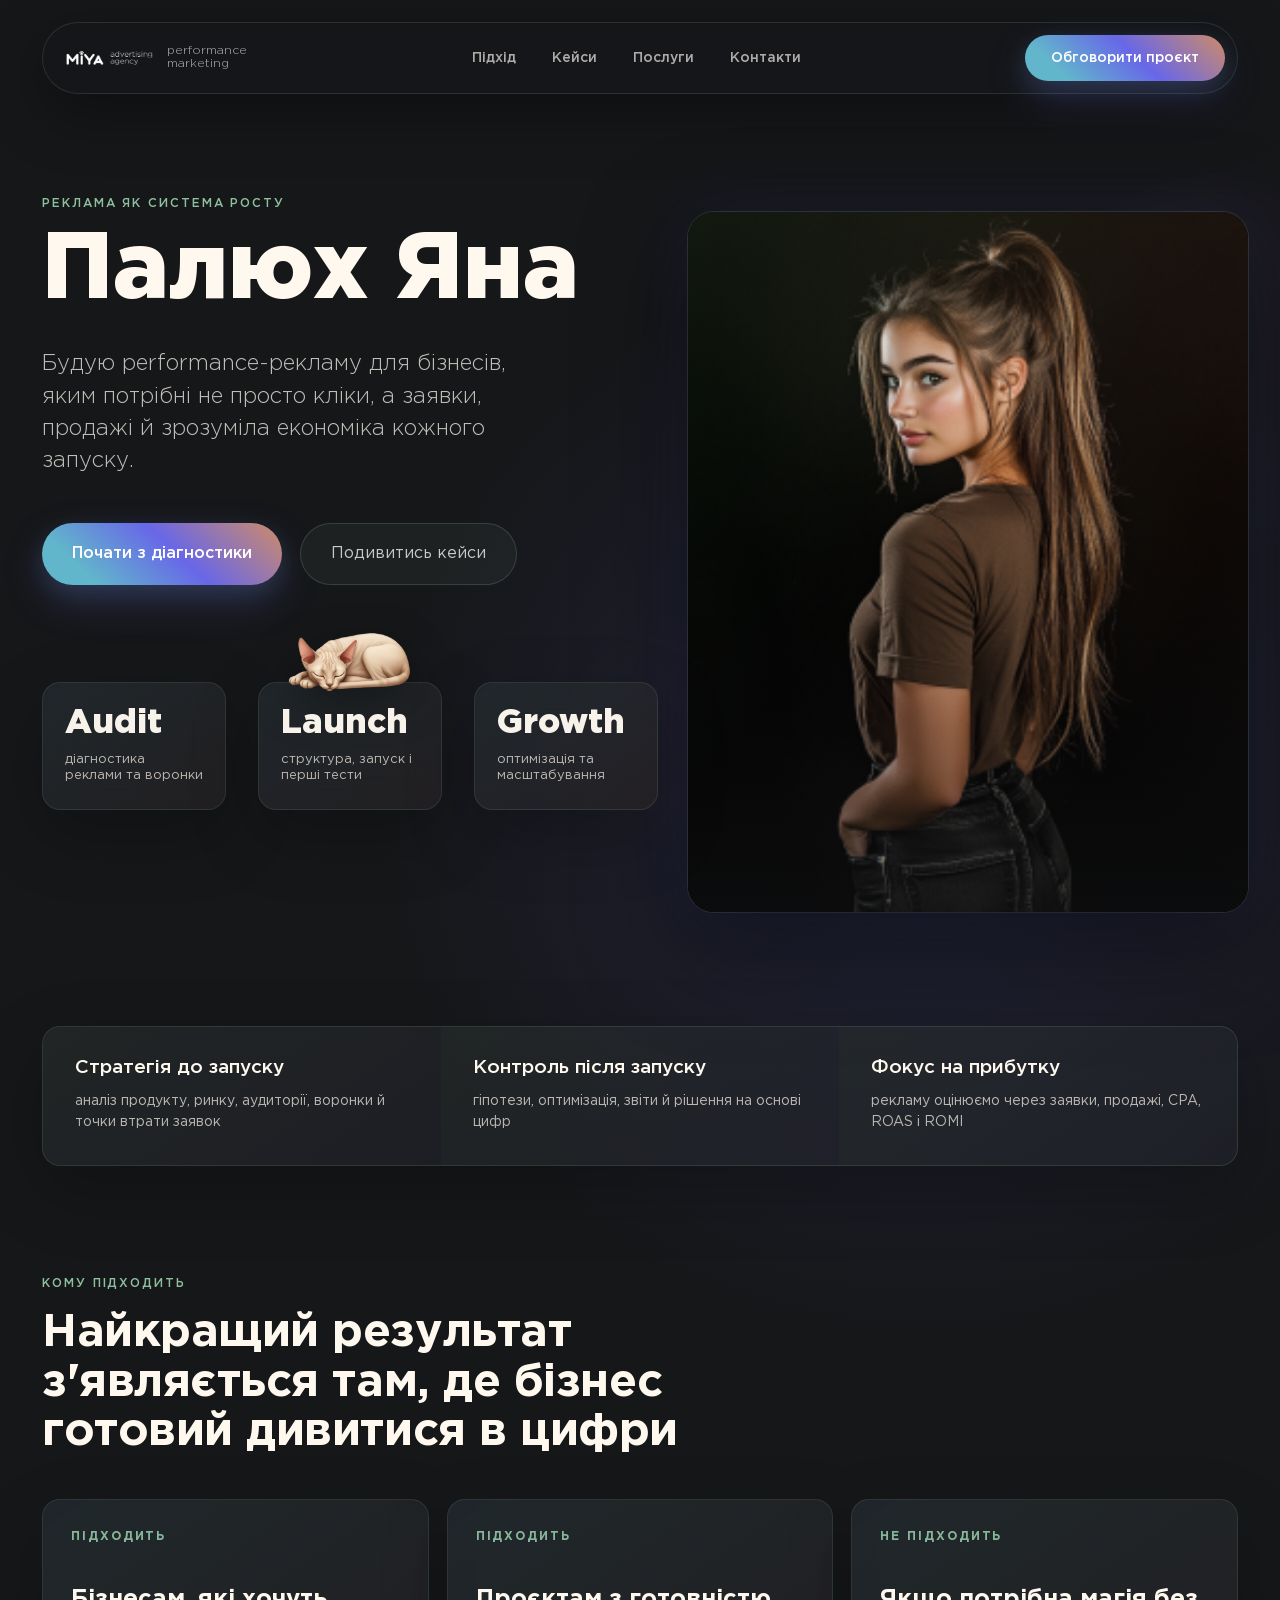
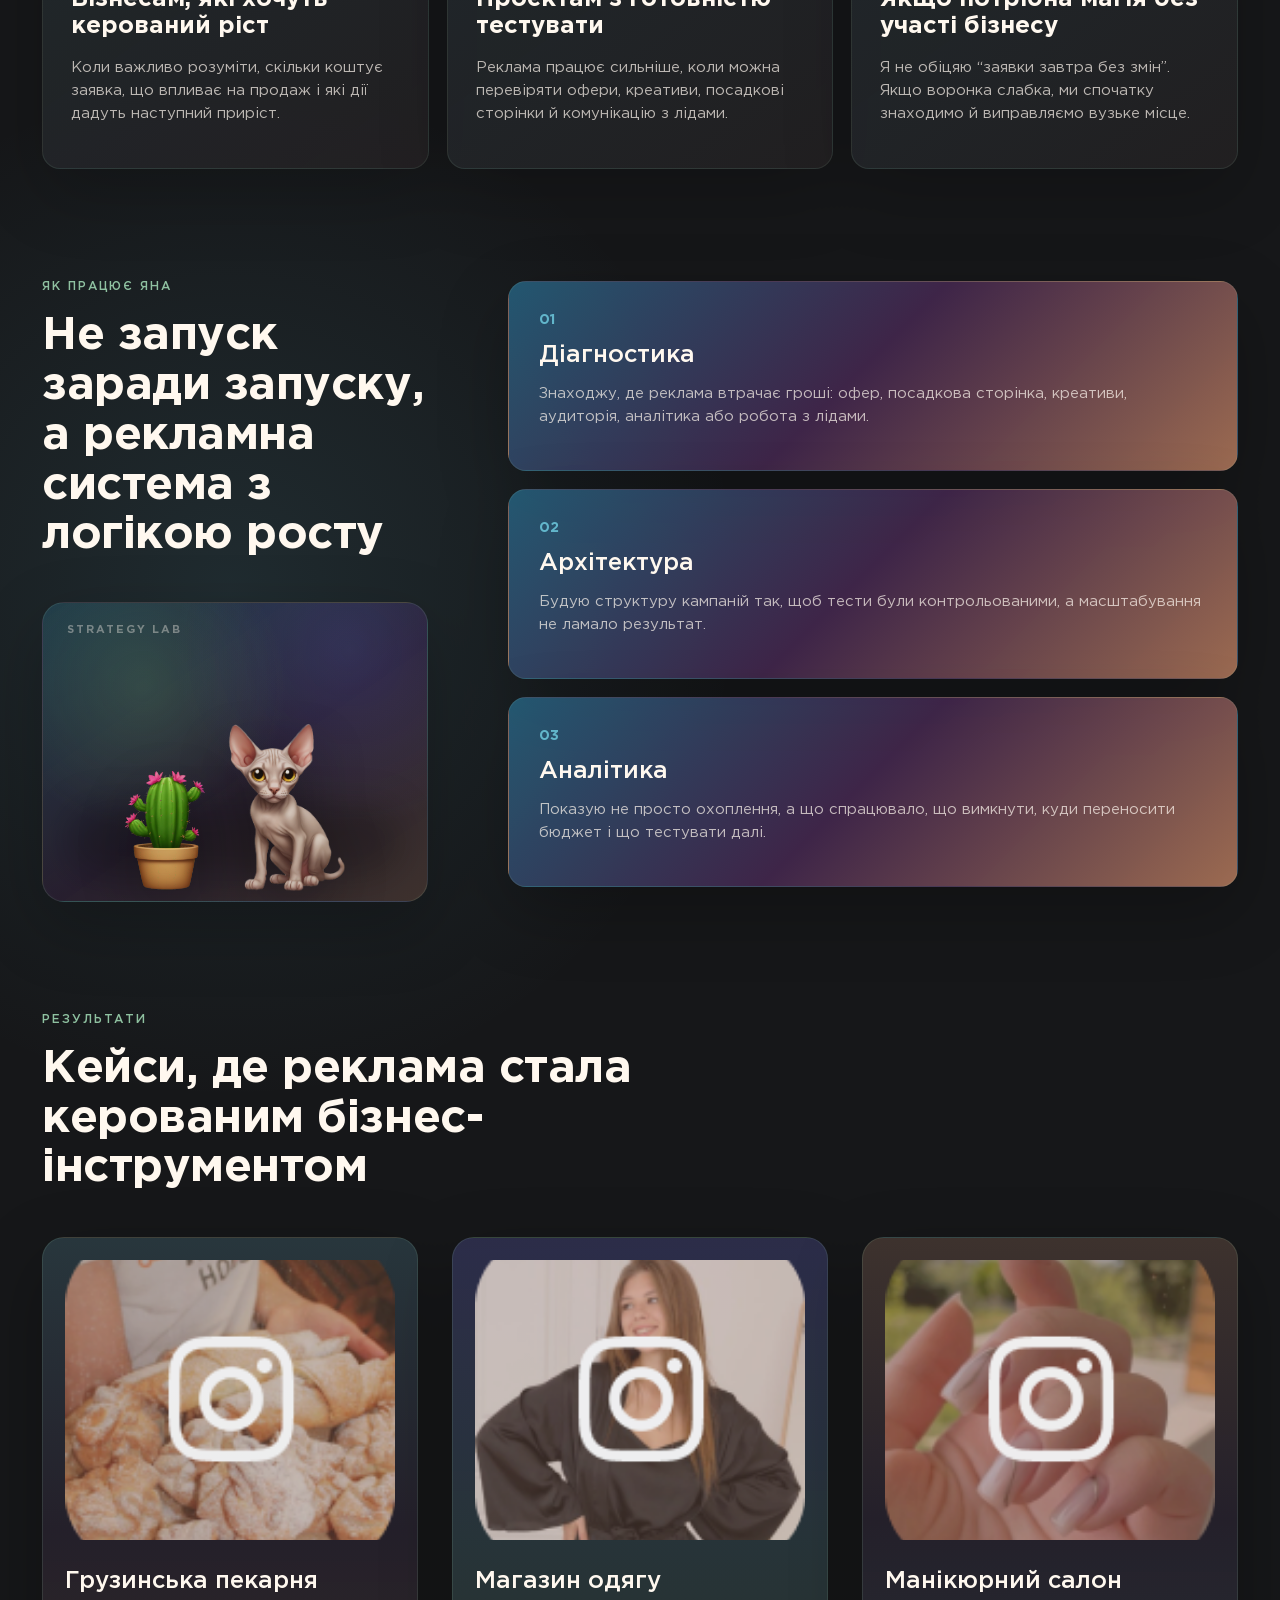
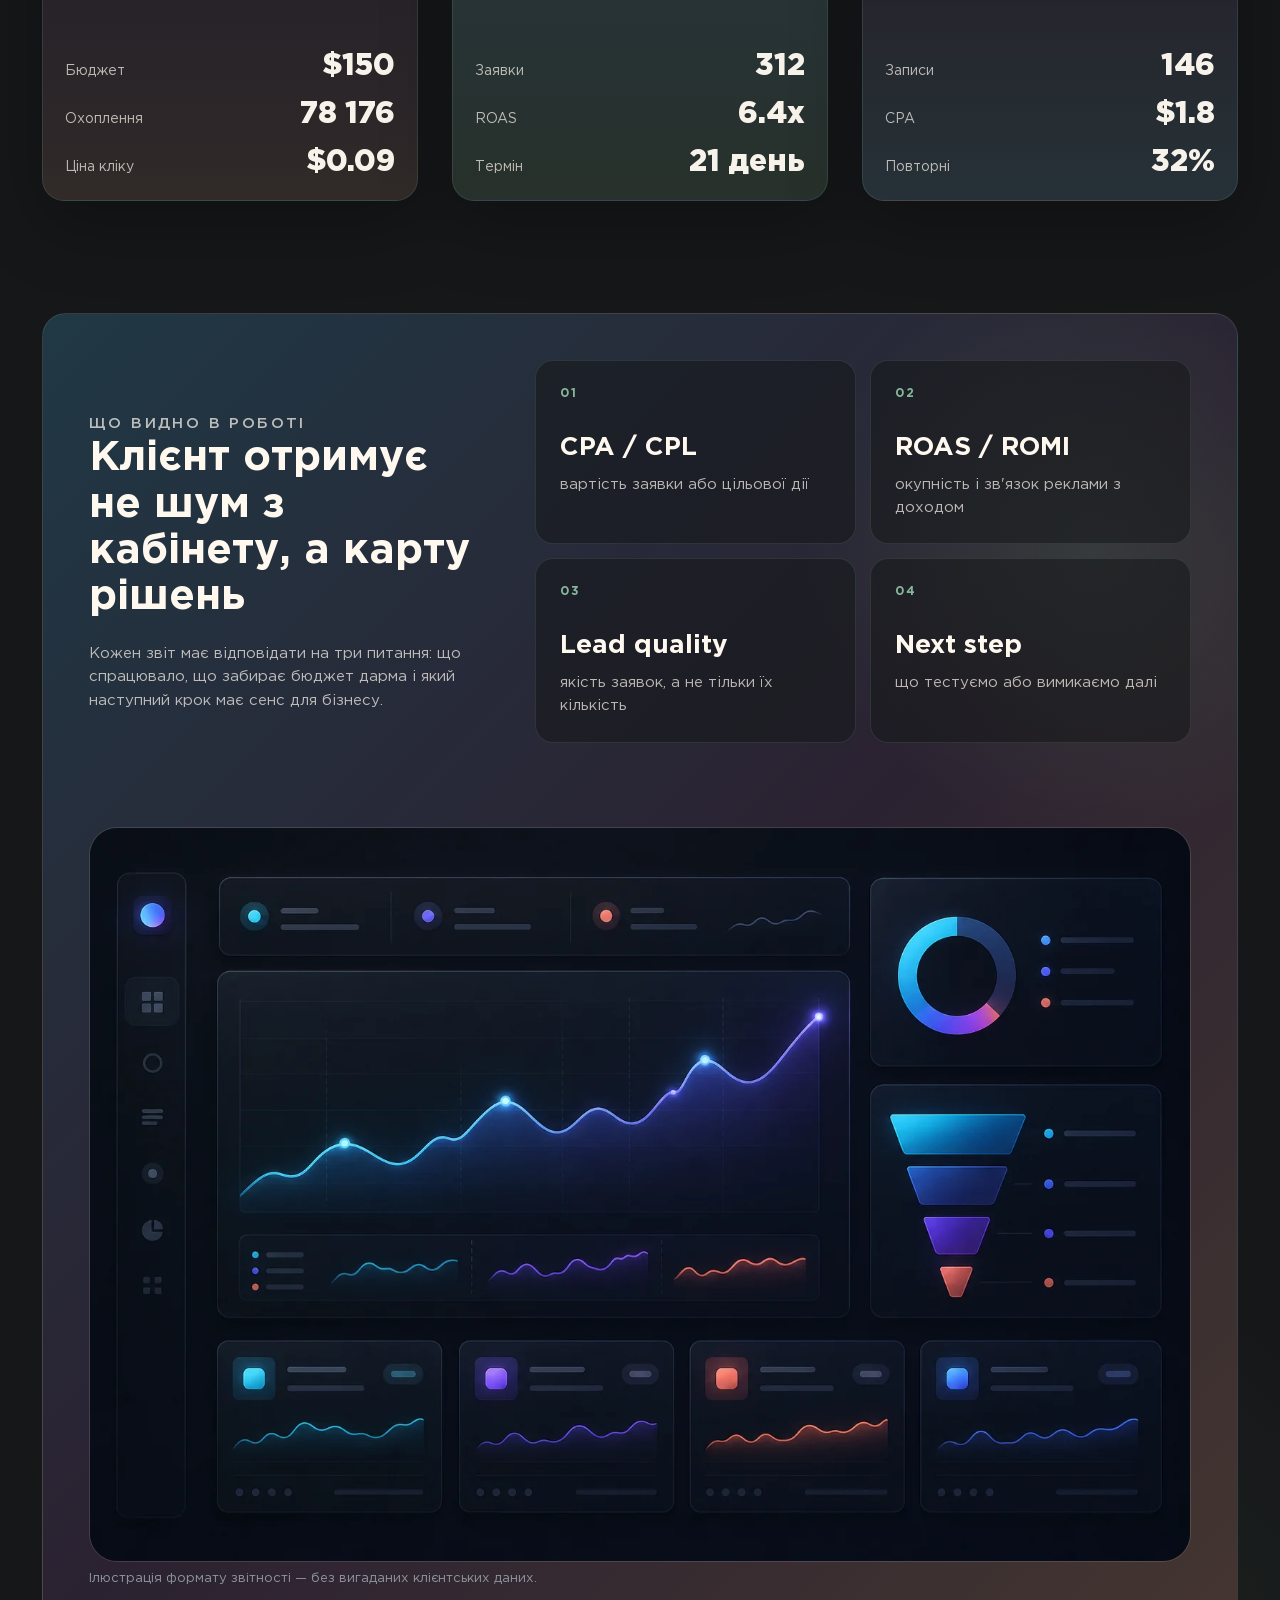
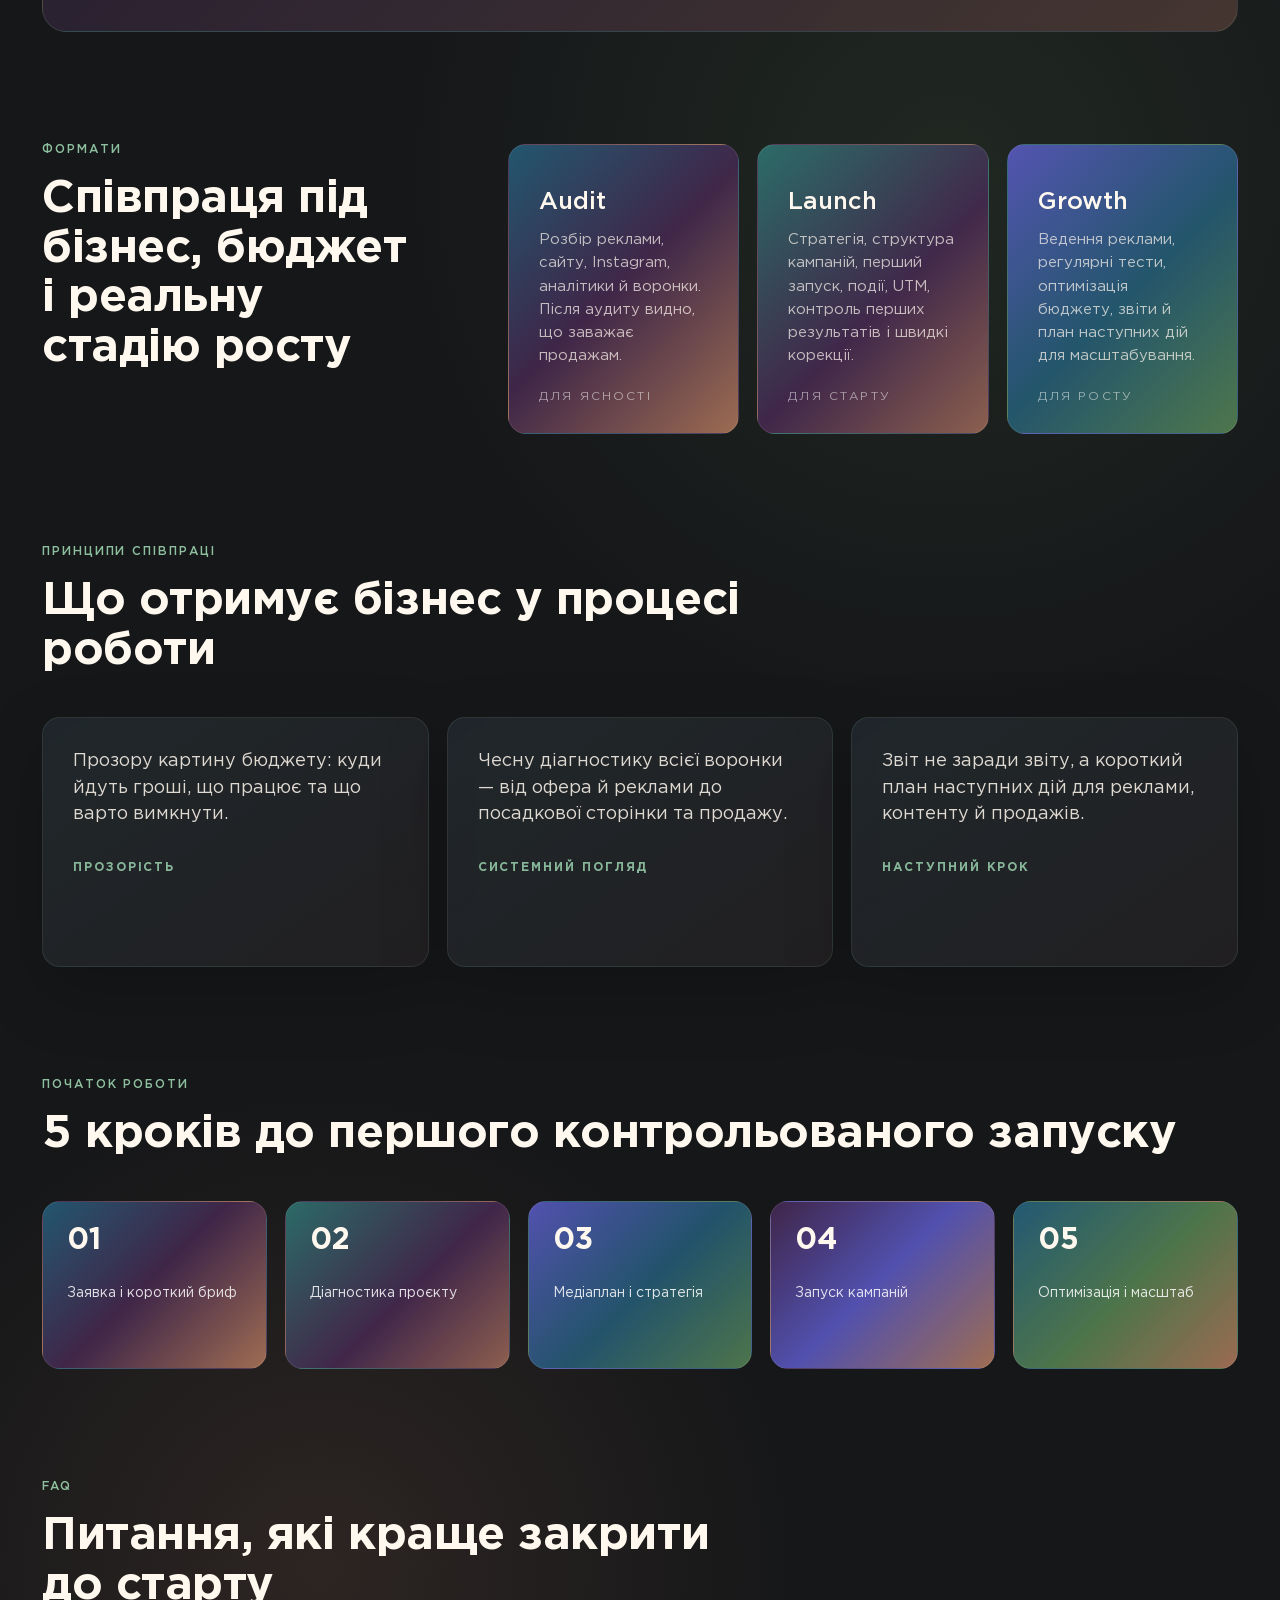
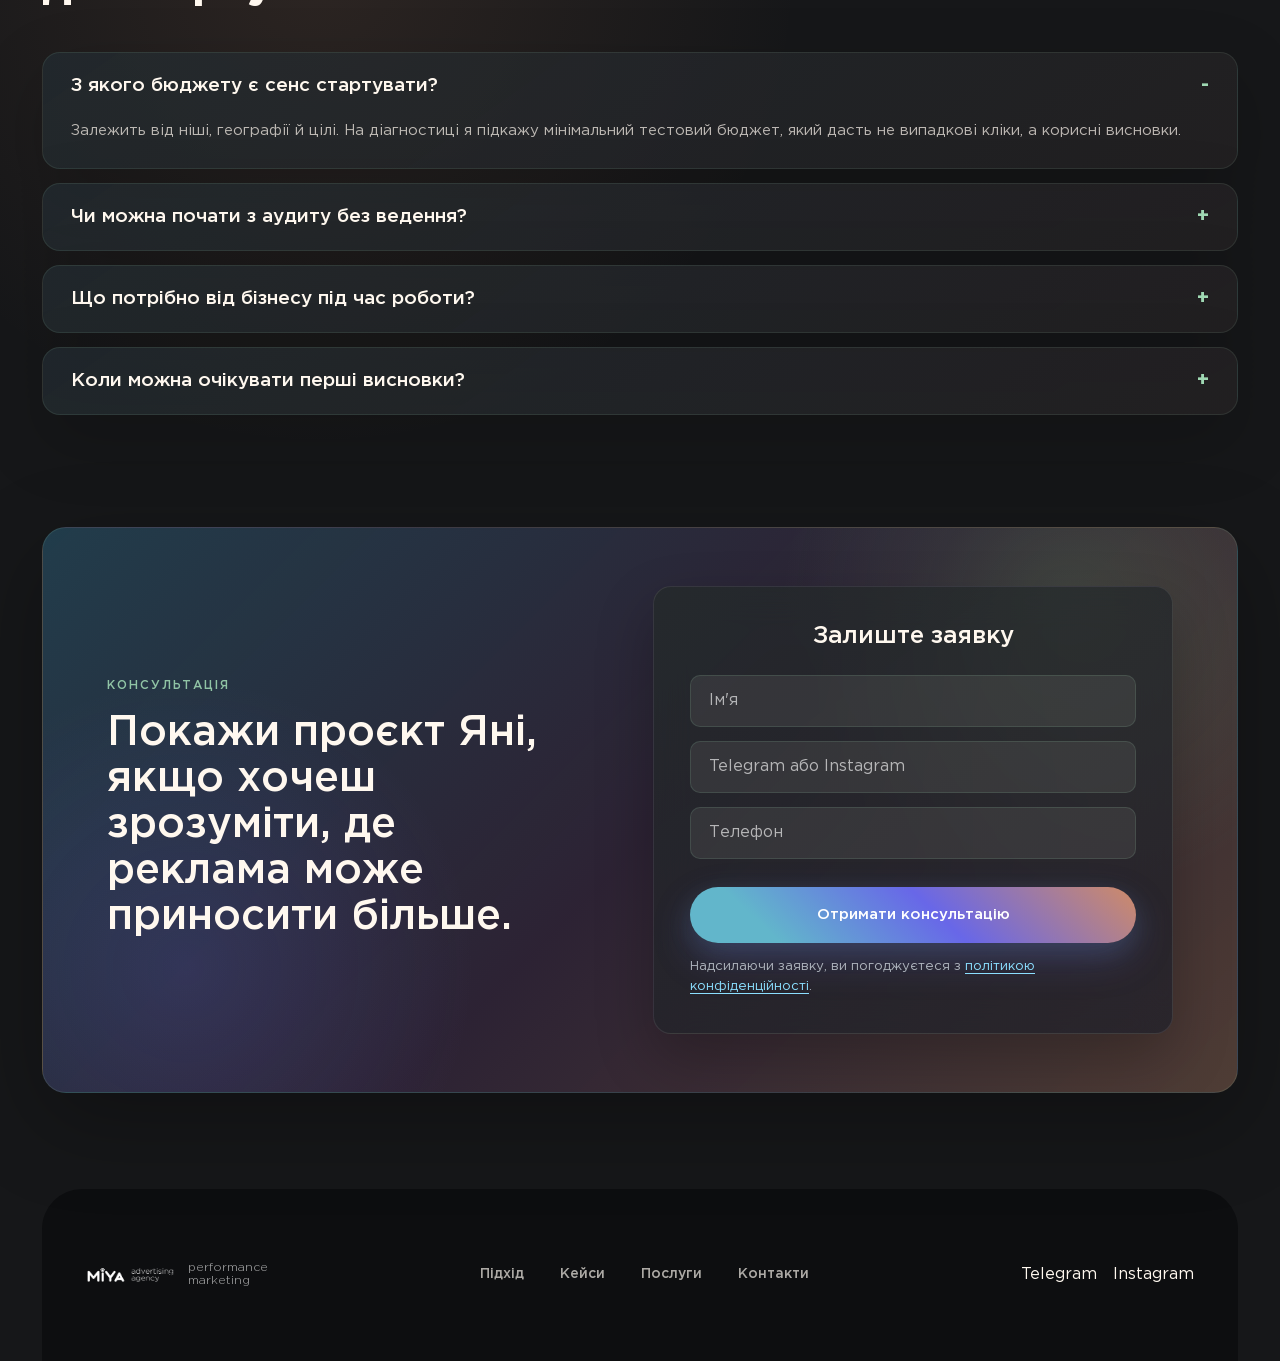
==== commit 24bf64ff: "improve site trust contacts and SEO" ====
--- a/index.html
+++ b/index.html
@@ -4,8 +4,29 @@
     <meta charset="UTF-8" />
     <meta name="viewport" content="width=device-width, initial-scale=1.0" />
     <meta name="description" content="Палюх Яна - performance-маркетолог для бізнесів, яким потрібні заявки, аналітика і прогнозований ріст без хаосу в рекламі." />
+    <meta name="theme-color" content="#111315" />
+    <meta property="og:type" content="website" />
+    <meta property="og:locale" content="uk_UA" />
+    <meta property="og:title" content="Палюх Яна — performance-маркетинг для бізнесу" />
+    <meta property="og:description" content="Стратегія, запуск і аналітика реклами з фокусом на заявки, продажі та економіку бізнесу." />
+    <meta property="og:image" content="https://denysignatenko.github.io/MiYa/assets/analytics-visual.webp" />
+    <meta property="og:url" content="https://denysignatenko.github.io/MiYa/" />
+    <link rel="canonical" href="https://denysignatenko.github.io/MiYa/" />
+    <link rel="icon" type="image/webp" href="./assets/logo.webp" />
     <title>Палюх Яна - performance-маркетинг для бізнесу</title>
     <link rel="stylesheet" href="./styles.css" />
+    <script type="application/ld+json">
+      {
+        "@context": "https://schema.org",
+        "@type": "ProfessionalService",
+        "name": "Палюх Яна — performance marketing",
+        "url": "https://denysignatenko.github.io/MiYa/",
+        "image": "https://denysignatenko.github.io/MiYa/assets/portrait-wide.webp",
+        "sameAs": ["https://t.me/marrrakuya", "https://www.instagram.com/marrraku.ya/"],
+        "areaServed": "UA",
+        "serviceType": ["Аудит реклами", "Запуск performance-реклами", "Супровід та масштабування"]
+      }
+    </script>
   </head>
   <body>
     <header class="site-header">
@@ -59,17 +80,17 @@
         </div>
 
         <div class="metric-card metric-card-a">
-          <strong>200+</strong>
-          <span>проєктів у digital</span>
+          <strong>Audit</strong>
+          <span>діагностика реклами та воронки</span>
         </div>
         <div class="metric-card metric-card-b">
           <img src="./assets/cat-sleeping.webp" alt="" aria-hidden="true" />
-          <strong>$15 млн</strong>
-          <span>керованого рекламного бюджету</span>
+          <strong>Launch</strong>
+          <span>структура, запуск і перші тести</span>
         </div>
         <div class="metric-card metric-card-c">
-          <strong>4.8/5</strong>
-          <span>середня оцінка співпраці</span>
+          <strong>Growth</strong>
+          <span>оптимізація та масштабування</span>
         </div>
       </section>
 
@@ -189,6 +210,10 @@
           <article><span>03</span><strong>Lead quality</strong><p>якість заявок, а не тільки їх кількість</p></article>
           <article><span>04</span><strong>Next step</strong><p>що тестуємо або вимикаємо далі</p></article>
         </div>
+        <figure class="analytics-visual">
+          <img src="./assets/analytics-visual.webp" alt="Ілюстрація аналітичного звіту з графіком, воронкою та панелями метрик" loading="lazy" />
+          <figcaption>Ілюстрація формату звітності — без вигаданих клієнтських даних.</figcaption>
+        </figure>
       </section>
 
       <section id="services" class="services section-grid">
@@ -217,21 +242,21 @@
 
       <section class="testimonials">
         <div class="section-heading">
-          <p class="eyebrow">Соціальний доказ</p>
-          <h2>Що має відчувати клієнт у співпраці</h2>
+          <p class="eyebrow">Принципи співпраці</p>
+          <h2>Що отримує бізнес у процесі роботи</h2>
         </div>
         <div class="testimonial-grid">
           <article>
-            <p>“Нарешті зрозуміло, куди йде бюджет і чому одні кампанії ростуть, а інші треба вимикати.”</p>
-            <span>власниця локального бізнесу</span>
-          </article>
-          <article>
-            <p>“Після діагностики стало видно, що проблема була не тільки в рекламі, а й у посадковій сторінці.”</p>
-            <span>e-commerce проєкт</span>
-          </article>
-          <article>
-            <p>“Звіти стали не формальністю, а планом дій для команди продажів і контенту.”</p>
-            <span>сервісний бізнес</span>
+            <p>Прозору картину бюджету: куди йдуть гроші, що працює та що варто вимкнути.</p>
+            <span>прозорість</span>
+          </article>
+          <article>
+            <p>Чесну діагностику всієї воронки — від офера й реклами до посадкової сторінки та продажу.</p>
+            <span>системний погляд</span>
+          </article>
+          <article>
+            <p>Звіт не заради звіту, а короткий план наступних дій для реклами, контенту й продажів.</p>
+            <span>наступний крок</span>
           </article>
         </div>
       </section>
@@ -280,12 +305,13 @@
           <p class="eyebrow">Консультація</p>
           <h2>Покажи проєкт Яні, якщо хочеш зрозуміти, де реклама може приносити більше.</h2>
         </div>
-        <form>
+        <form aria-describedby="form-privacy">
           <h3>Залиште заявку</h3>
-          <input type="text" name="name" placeholder="Ім'я" />
-          <input type="text" name="contact" placeholder="Telegram або Instagram" />
-          <input type="tel" name="phone" placeholder="Телефон" />
+          <label><span class="sr-only">Ім'я</span><input type="text" name="name" placeholder="Ім'я" autocomplete="name" required /></label>
+          <label><span class="sr-only">Telegram або Instagram</span><input type="text" name="contact" placeholder="Telegram або Instagram" autocomplete="username" required /></label>
+          <label><span class="sr-only">Телефон</span><input type="tel" name="phone" placeholder="Телефон" autocomplete="tel" inputmode="tel" /></label>
           <button type="submit">Отримати консультацію</button>
+          <small id="form-privacy">Надсилаючи заявку, ви погоджуєтеся з <a href="./privacy.html">політикою конфіденційності</a>.</small>
         </form>
       </section>
     </main>
@@ -301,7 +327,7 @@
         <a href="./services.html">Послуги</a>
         <a href="./contacts.html">Контакти</a>
       </nav>
-      <a href="./contacts.html#contact-form">Зв'язатися з Яною</a>
+      <div class="footer-socials"><a href="https://t.me/marrrakuya" rel="me">Telegram</a><a href="https://www.instagram.com/marrraku.ya/" rel="me">Instagram</a></div>
     </footer>
   </body>
 </html>
--- a/styles.css
+++ b/styles.css
@@ -3012,6 +3012,41 @@
   }
 }
 
+/* Trust, accessibility and social contact enhancements */
+.sr-only {
+  position: absolute;
+  width: 1px;
+  height: 1px;
+  padding: 0;
+  margin: -1px;
+  overflow: hidden;
+  clip: rect(0, 0, 0, 0);
+  white-space: nowrap;
+  border: 0;
+}
+
+:where(a, button, input, textarea, summary):focus-visible {
+  outline: 3px solid #62d9ff;
+  outline-offset: 4px;
+}
+
+form label { display: contents; }
+form small { color: #aeb4bd; line-height: 1.5; }
+form small a, .contact-channel-list a { color: #8bdfff; text-decoration: underline; text-underline-offset: 3px; }
+.footer-socials { display: flex; align-items: center; gap: 16px; }
+.analytics-visual { grid-column: 1 / -1; margin: 28px 0 0; }
+.analytics-visual img { display: block; width: 100%; border: 1px solid rgba(255,255,255,.12); border-radius: 28px; }
+.analytics-visual figcaption { margin-top: 10px; color: #8e959f; font-size: .82rem; }
+.privacy-page { width: min(920px, calc(100% - 32px)); margin: 0 auto; padding: 150px 0 90px; }
+.privacy-page h1 { font-size: clamp(2.2rem, 6vw, 4.8rem); margin-bottom: 30px; }
+.privacy-page h2 { margin: 34px 0 12px; }
+.privacy-page p, .privacy-page li { color: #c4c8ce; line-height: 1.75; }
+
+@media (max-width: 767px) {
+  .footer-socials { width: 100%; justify-content: center; }
+  .analytics-visual img { border-radius: 18px; }
+}
+
 .approach {
   min-height: auto;
 }
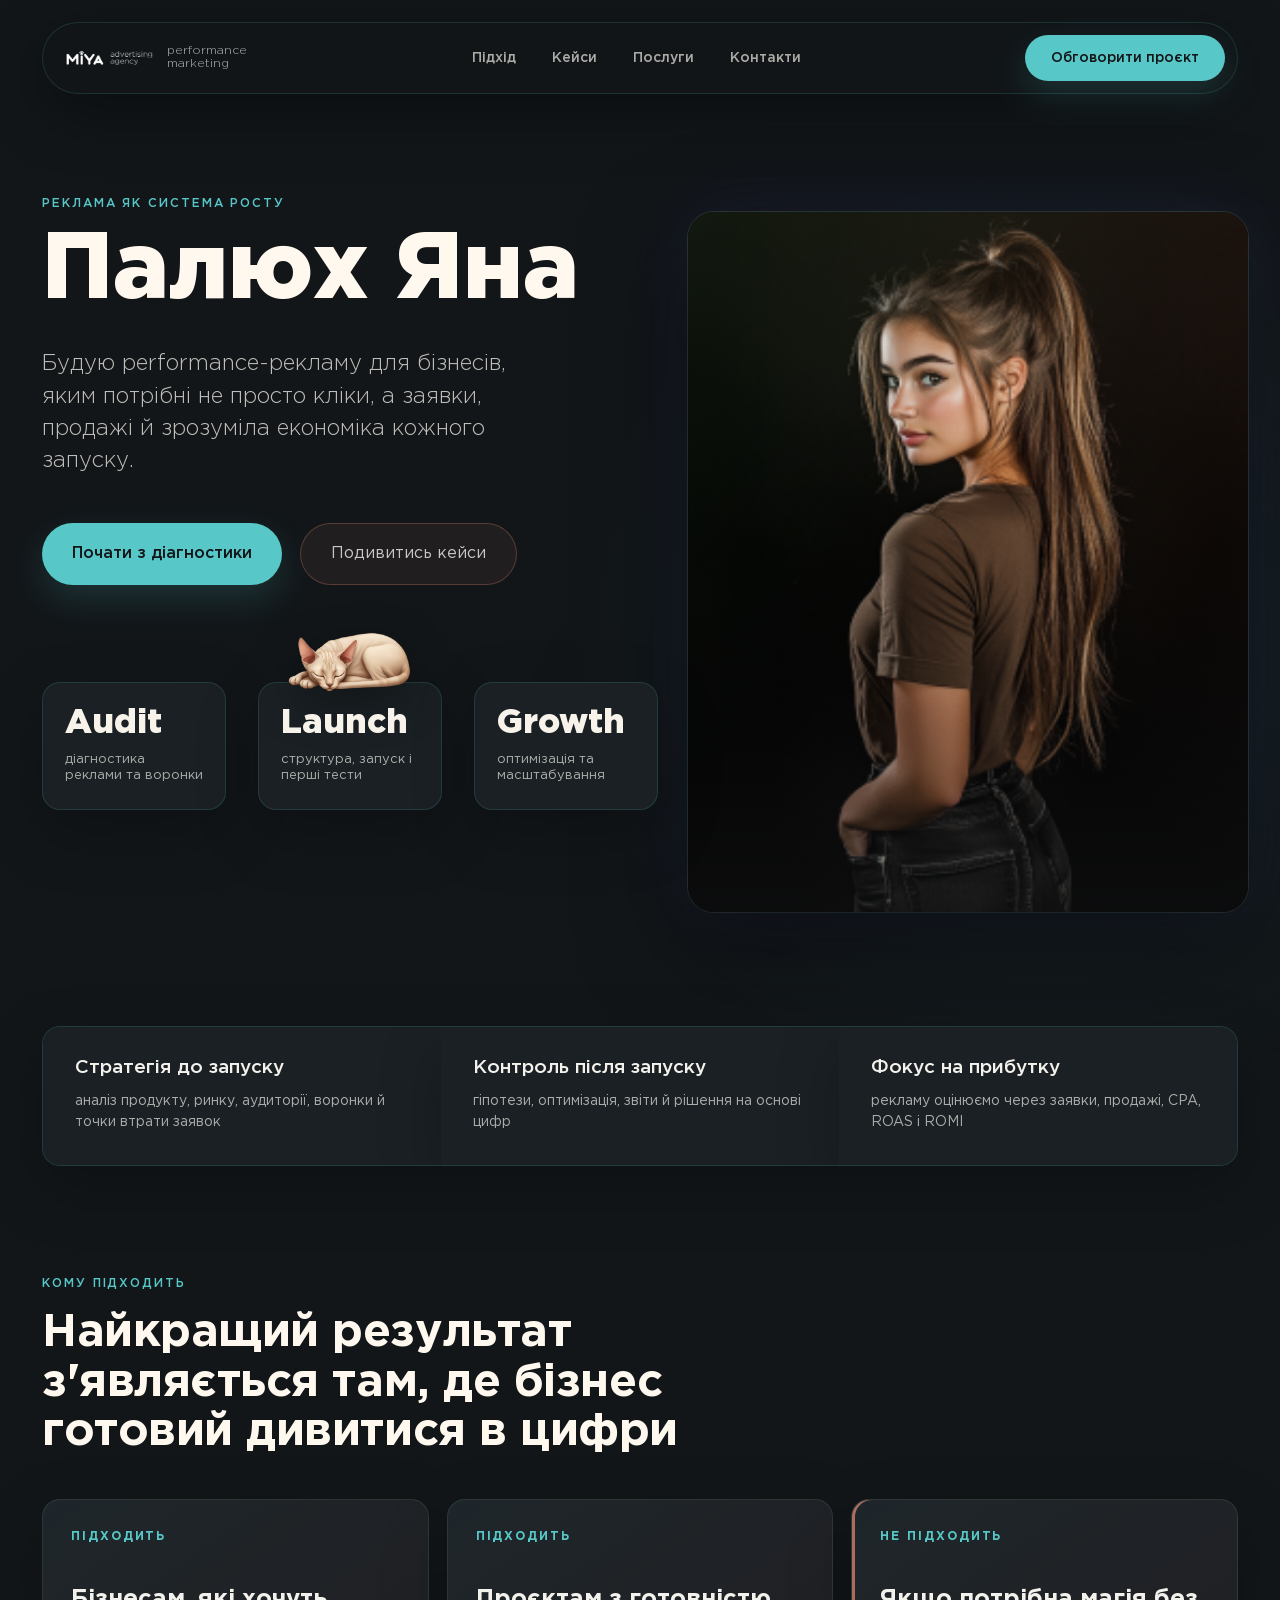
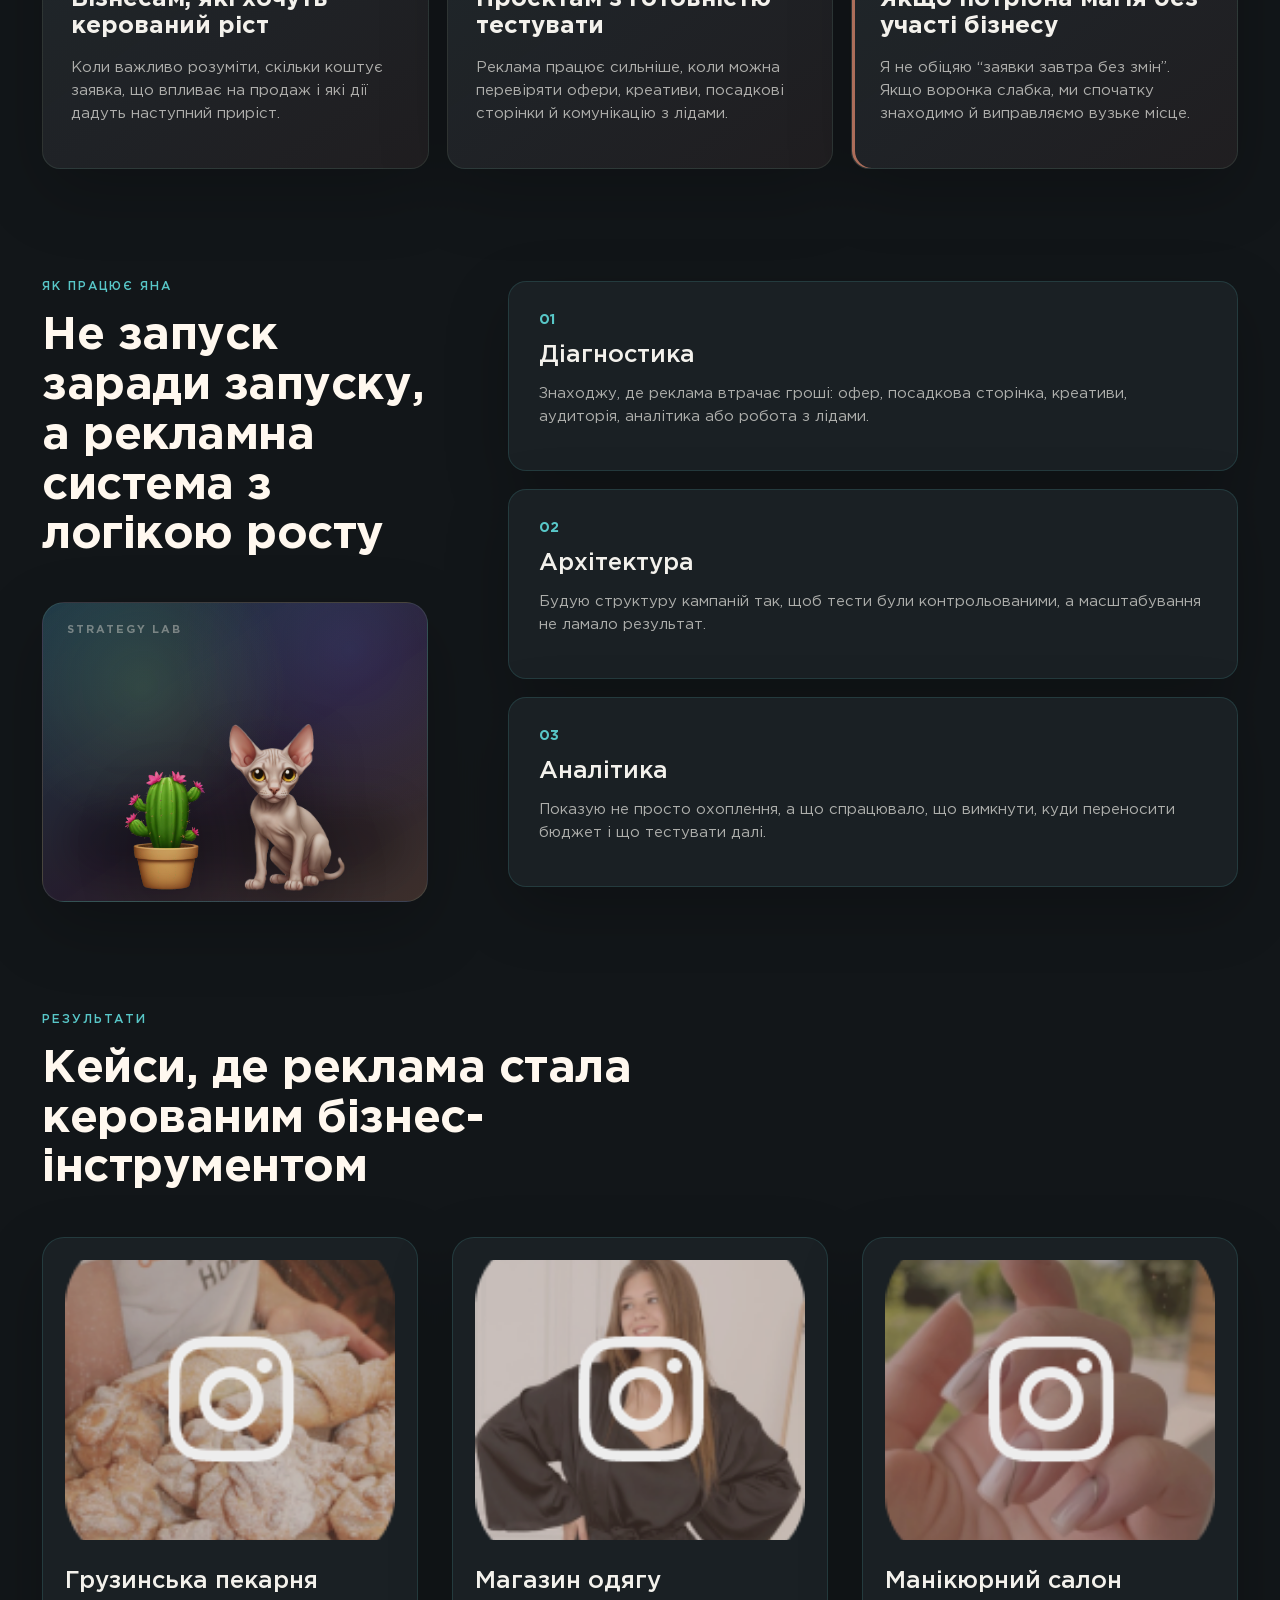
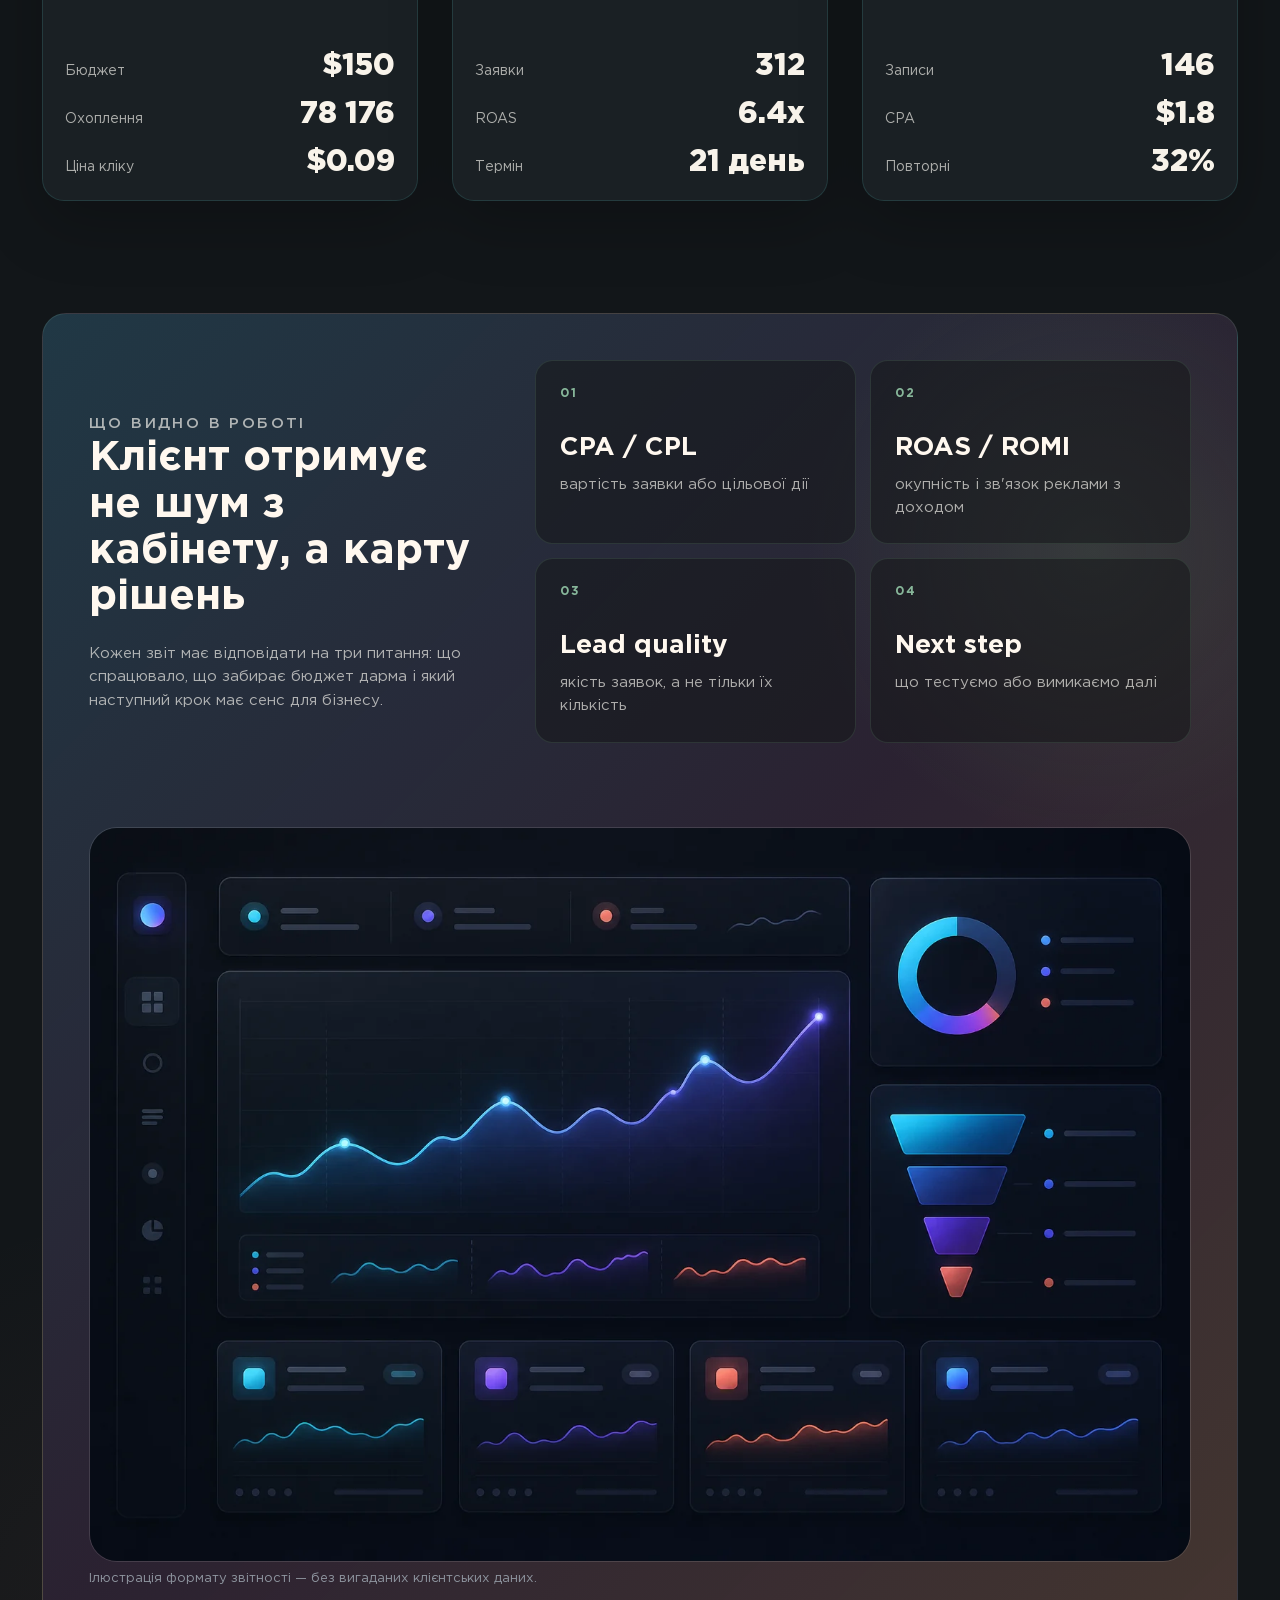
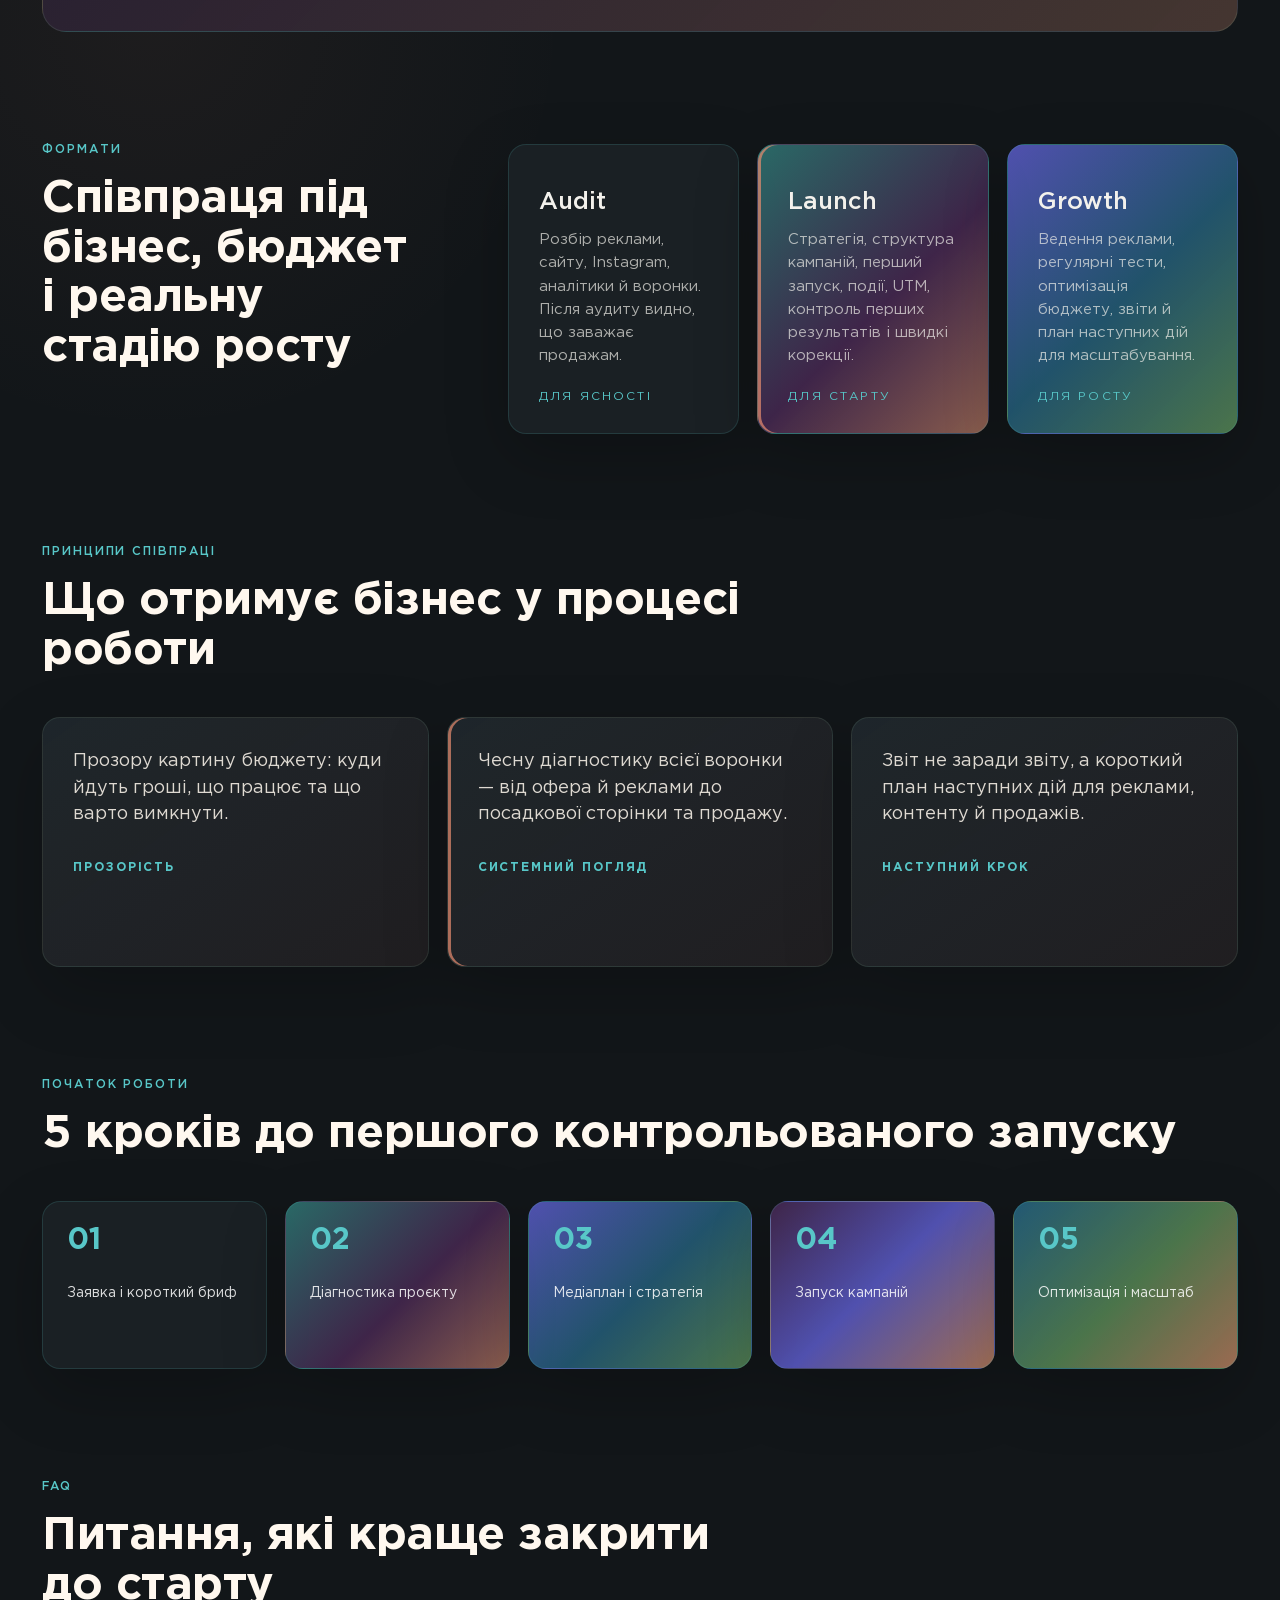
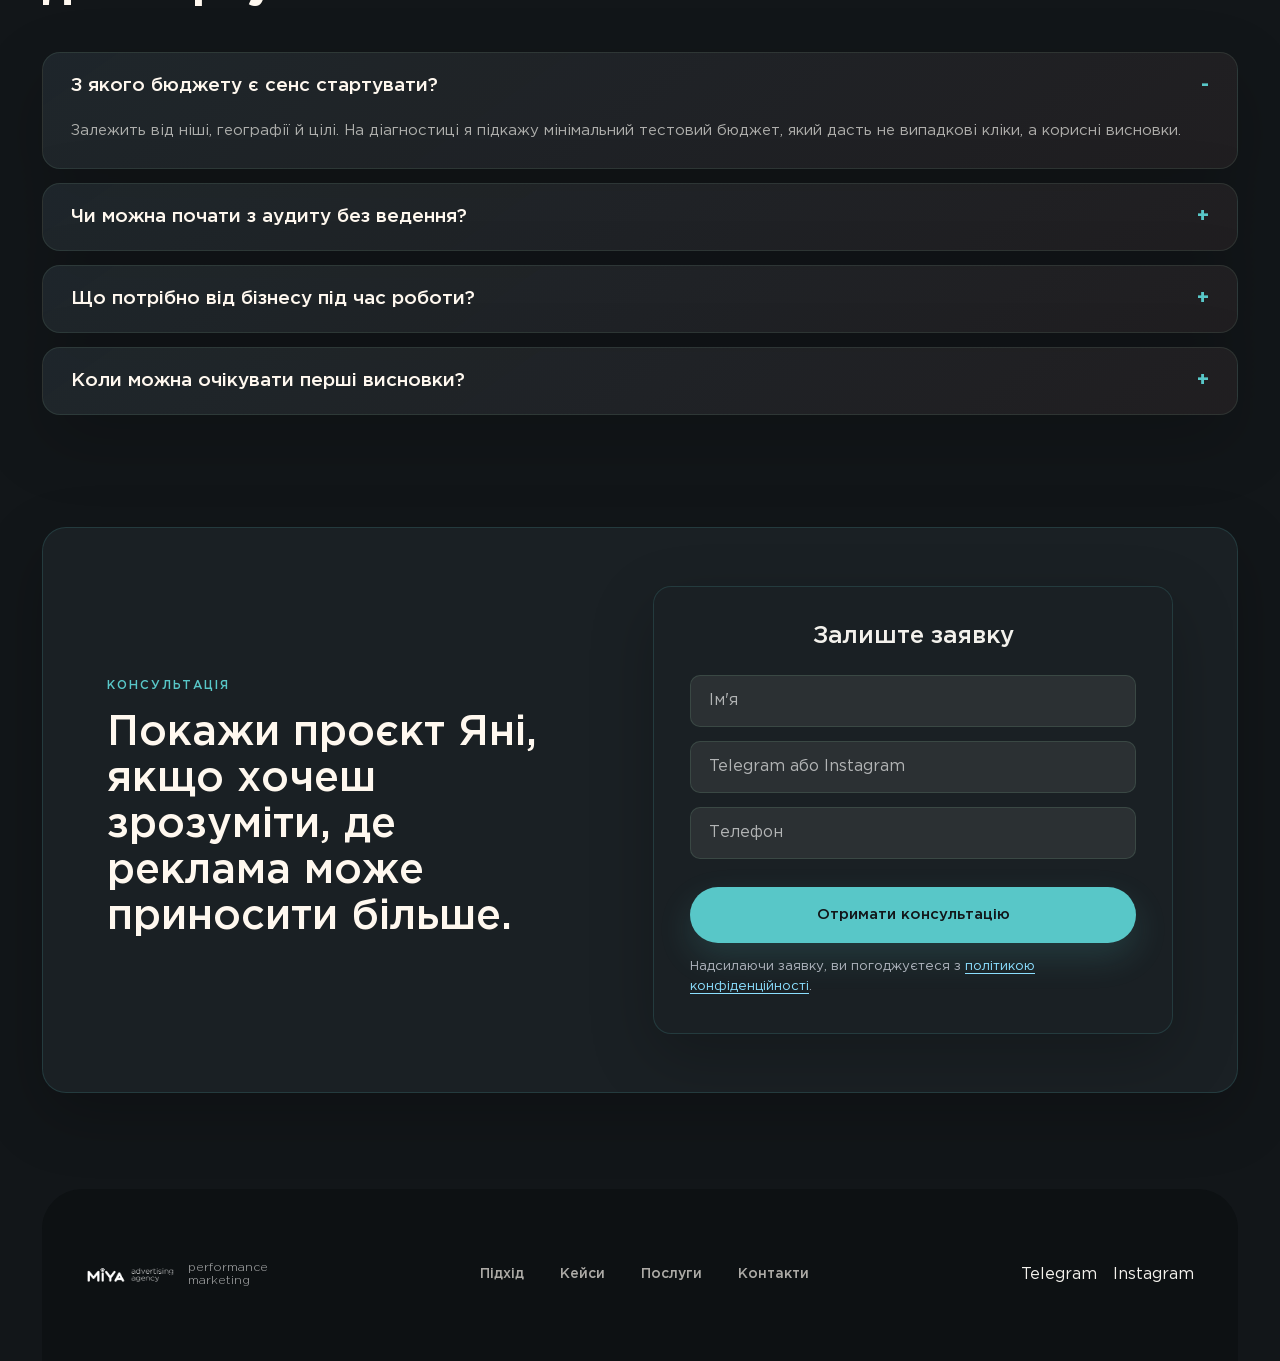
==== commit 4114d73c: "unify palette and add section motion" ====
--- a/index.html
+++ b/index.html
@@ -15,6 +15,7 @@
     <link rel="icon" type="image/webp" href="./assets/logo.webp" />
     <title>Палюх Яна - performance-маркетинг для бізнесу</title>
     <link rel="stylesheet" href="./styles.css" />
+    <script src="./motion.js" defer></script>
     <script type="application/ld+json">
       {
         "@context": "https://schema.org",
--- a/styles.css
+++ b/styles.css
@@ -3012,6 +3012,211 @@
   }
 }
 
+/* Unified three-colour system: graphite, cyan, coral */
+:root {
+  --color-base: #121619;
+  --color-surface: #1a2024;
+  --color-cyan: #58c7c8;
+  --color-coral: #e48b70;
+  --color-ink: #f3f1ec;
+  --color-muted: rgba(243, 241, 236, 0.68);
+  --color-line: rgba(88, 199, 200, 0.16);
+  --bg: var(--color-base);
+  --panel: var(--color-surface);
+  --text: var(--color-ink);
+  --muted: var(--color-muted);
+  --blue: var(--color-cyan);
+  --deep-blue: #328f91;
+  --violet: var(--color-cyan);
+  --plum: var(--color-surface);
+  --rose: var(--color-coral);
+  --warm: var(--color-coral);
+  --cactus: var(--color-cyan);
+  --mint: var(--color-cyan);
+  --grad: var(--color-cyan);
+  --grad-warm: rgba(228, 139, 112, 0.12);
+}
+
+body {
+  background:
+    radial-gradient(circle at 82% 8%, rgba(88, 199, 200, 0.075), transparent 30rem),
+    radial-gradient(circle at 12% 62%, rgba(228, 139, 112, 0.055), transparent 26rem),
+    var(--color-base);
+  color: var(--color-ink);
+}
+
+.site-header {
+  border-color: var(--color-line);
+  background: rgba(18, 22, 25, 0.88);
+  box-shadow: 0 18px 54px rgba(0, 0, 0, 0.28);
+  backdrop-filter: blur(18px);
+}
+
+.header-cta,
+.primary,
+.contact button,
+.contact-page-form button,
+.site-footer > a:last-child {
+  background: var(--color-cyan);
+  color: var(--color-base);
+  box-shadow: 0 14px 34px rgba(88, 199, 200, 0.16);
+}
+
+.header-cta:hover,
+.primary:hover,
+.contact button:hover,
+.contact-page-form button:hover,
+.site-footer > a:last-child:hover {
+  background: #6dd4d5;
+  box-shadow: 0 20px 46px rgba(88, 199, 200, 0.24);
+}
+
+.eyebrow,
+.service-grid article > span,
+.fit-grid article > span,
+.testimonial-grid article > span,
+.metric-card strong,
+.process li > span,
+.service-process li > span,
+.after-contact li > span,
+.workflow li > span,
+.approach-list article > span,
+.case-method-grid article > span {
+  color: var(--color-cyan);
+}
+
+.secondary {
+  border-color: rgba(228, 139, 112, 0.28);
+  background: rgba(228, 139, 112, 0.07);
+}
+
+.secondary:hover {
+  border-color: rgba(228, 139, 112, 0.52);
+  background: rgba(228, 139, 112, 0.12);
+}
+
+.portrait-frame,
+.metric-card,
+.trusted-strip,
+.trusted-strip div,
+.fit-grid article,
+.approach-list article,
+.service-grid article,
+.method-grid article,
+.workflow li,
+.diagnostic-list div,
+.package-grid article,
+.included-list article,
+.case-method-grid article,
+.process li,
+.service-process li,
+.after-contact li,
+.testimonial-grid article,
+.contact-channel-list article,
+.contacts-card,
+.not-found-card,
+.services-hero-card,
+.report-card,
+.report-visual,
+.case-card,
+.case-card.featured,
+.case-card:nth-child(3),
+.contact,
+.contact-page-form,
+.contacts-note,
+.service-principles,
+.cases-insight,
+.contact form {
+  border-color: var(--color-line);
+  background: var(--color-surface);
+  box-shadow: 0 22px 64px rgba(0, 0, 0, 0.22);
+}
+
+.fit-grid article:nth-child(3),
+.testimonial-grid article:nth-child(2),
+.service-grid article:nth-child(2),
+.package-grid article:nth-child(2),
+.case-card.featured {
+  box-shadow: inset 3px 0 0 rgba(228, 139, 112, 0.72), 0 22px 64px rgba(0, 0, 0, 0.22);
+}
+
+.trusted-strip div + div { border-left-color: rgba(88, 199, 200, 0.12); }
+.case-card > img { filter: saturate(0.82) contrast(1.04); }
+.planet { opacity: 0.1; filter: blur(34px) saturate(0.35); }
+.site-footer { background: #0d1113; border-color: rgba(88, 199, 200, 0.1); }
+
+.contact input,
+.contact-page-form input,
+.contact-page-form textarea {
+  border-color: rgba(88, 199, 200, 0.16);
+  background: rgba(243, 241, 236, 0.055);
+}
+
+.contact input:focus,
+.contact-page-form input:focus,
+.contact-page-form textarea:focus {
+  border-color: var(--color-cyan);
+  box-shadow: 0 0 0 3px rgba(88, 199, 200, 0.14);
+}
+
+/* Scroll choreography */
+.motion-ready [data-reveal] {
+  opacity: 0;
+  transform: translateY(30px);
+  transition:
+    opacity 720ms cubic-bezier(0.22, 1, 0.36, 1),
+    transform 720ms cubic-bezier(0.22, 1, 0.36, 1);
+  transition-delay: var(--reveal-delay, 0ms);
+}
+
+.motion-ready [data-reveal="left"] { transform: translateX(-34px); }
+.motion-ready [data-reveal="right"] { transform: translateX(34px); }
+.motion-ready [data-reveal].is-visible { opacity: 1; transform: translate3d(0, 0, 0); }
+
+.metric-card,
+.fit-grid article,
+.approach-list article,
+.case-card,
+.service-grid article,
+.testimonial-grid article,
+.process li,
+.package-grid article,
+.method-grid article,
+.case-method-grid article,
+.contact-channel-list article {
+  transition: transform 280ms ease, border-color 280ms ease, box-shadow 280ms ease;
+}
+
+@media (hover: hover) {
+  .metric-card:hover,
+  .fit-grid article:hover,
+  .approach-list article:hover,
+  .case-card:hover,
+  .service-grid article:hover,
+  .testimonial-grid article:hover,
+  .process li:hover,
+  .package-grid article:hover,
+  .method-grid article:hover,
+  .case-method-grid article:hover,
+  .contact-channel-list article:hover {
+    transform: translateY(-7px);
+    border-color: rgba(88, 199, 200, 0.38);
+    box-shadow: 0 28px 76px rgba(0, 0, 0, 0.3);
+  }
+}
+
+@keyframes accent-breathe {
+  0%, 100% { box-shadow: 0 14px 34px rgba(88, 199, 200, 0.13); }
+  50% { box-shadow: 0 18px 44px rgba(88, 199, 200, 0.24); }
+}
+
+.primary { animation: accent-breathe 4.8s ease-in-out infinite; }
+
+@media (prefers-reduced-motion: reduce) {
+  .motion-ready [data-reveal] { opacity: 1; transform: none; transition: none; }
+  .primary { animation: none; }
+}
+
 /* Trust, accessibility and social contact enhancements */
 .sr-only {
   position: absolute;
@@ -4497,3 +4702,85 @@
     transform: none;
   }
 }
+
+/* Cascade lock: keep the public theme strictly within three colours */
+:root {
+  --color-base: #121619;
+  --color-surface: #1a2024;
+  --color-cyan: #58c7c8;
+  --color-coral: #e48b70;
+  --color-ink: #f3f1ec;
+  --bg: var(--color-base);
+  --panel: var(--color-surface);
+  --text: var(--color-ink);
+  --muted: rgba(243, 241, 236, 0.68);
+  --blue: var(--color-cyan);
+  --deep-blue: #328f91;
+  --violet: var(--color-cyan);
+  --plum: var(--color-surface);
+  --rose: var(--color-coral);
+  --warm: var(--color-coral);
+  --cactus: var(--color-cyan);
+  --mint: var(--color-cyan);
+  --grad: var(--color-cyan);
+  --grad-warm: rgba(228, 139, 112, 0.12);
+}
+
+body {
+  background:
+    radial-gradient(circle at 82% 8%, rgba(88, 199, 200, 0.075), transparent 30rem),
+    radial-gradient(circle at 12% 62%, rgba(228, 139, 112, 0.055), transparent 26rem),
+    var(--color-base);
+}
+
+.site-header { border-color: rgba(88, 199, 200, 0.16); background: rgba(18, 22, 25, 0.88); }
+.header-cta,
+.primary,
+.contact button,
+.contact-page-form button,
+.site-footer > a:last-child {
+  background: var(--color-cyan);
+  color: var(--color-base);
+  box-shadow: 0 14px 34px rgba(88, 199, 200, 0.16);
+}
+.header-cta:hover,
+.primary:hover,
+.contact button:hover,
+.contact-page-form button:hover,
+.site-footer > a:last-child:hover {
+  background: #6dd4d5;
+  box-shadow: 0 20px 46px rgba(88, 199, 200, 0.24);
+}
+.eyebrow { color: var(--color-cyan); }
+.secondary { border-color: rgba(228, 139, 112, 0.28); background: rgba(228, 139, 112, 0.07); }
+.secondary:hover { border-color: rgba(228, 139, 112, 0.52); background: rgba(228, 139, 112, 0.12); }
+
+.metric-card,
+.trusted-strip,
+.trusted-strip div,
+.approach-list article,
+.service-grid article,
+.method-grid article,
+.workflow li,
+.diagnostic-list div,
+.package-grid article,
+.included-list article,
+.case-method-grid article,
+.process li,
+.service-process li,
+.after-contact li,
+.case-card,
+.case-card.featured,
+.case-card:nth-child(3),
+.contact,
+.contact-page-form,
+.contacts-note,
+.service-principles,
+.cases-insight,
+.contact form {
+  border-color: rgba(88, 199, 200, 0.16);
+  background: var(--color-surface);
+  box-shadow: 0 22px 64px rgba(0, 0, 0, 0.22);
+}
+.site-footer { background: #0d1113; }
+.planet { opacity: 0.1; filter: blur(34px) saturate(0.35); }
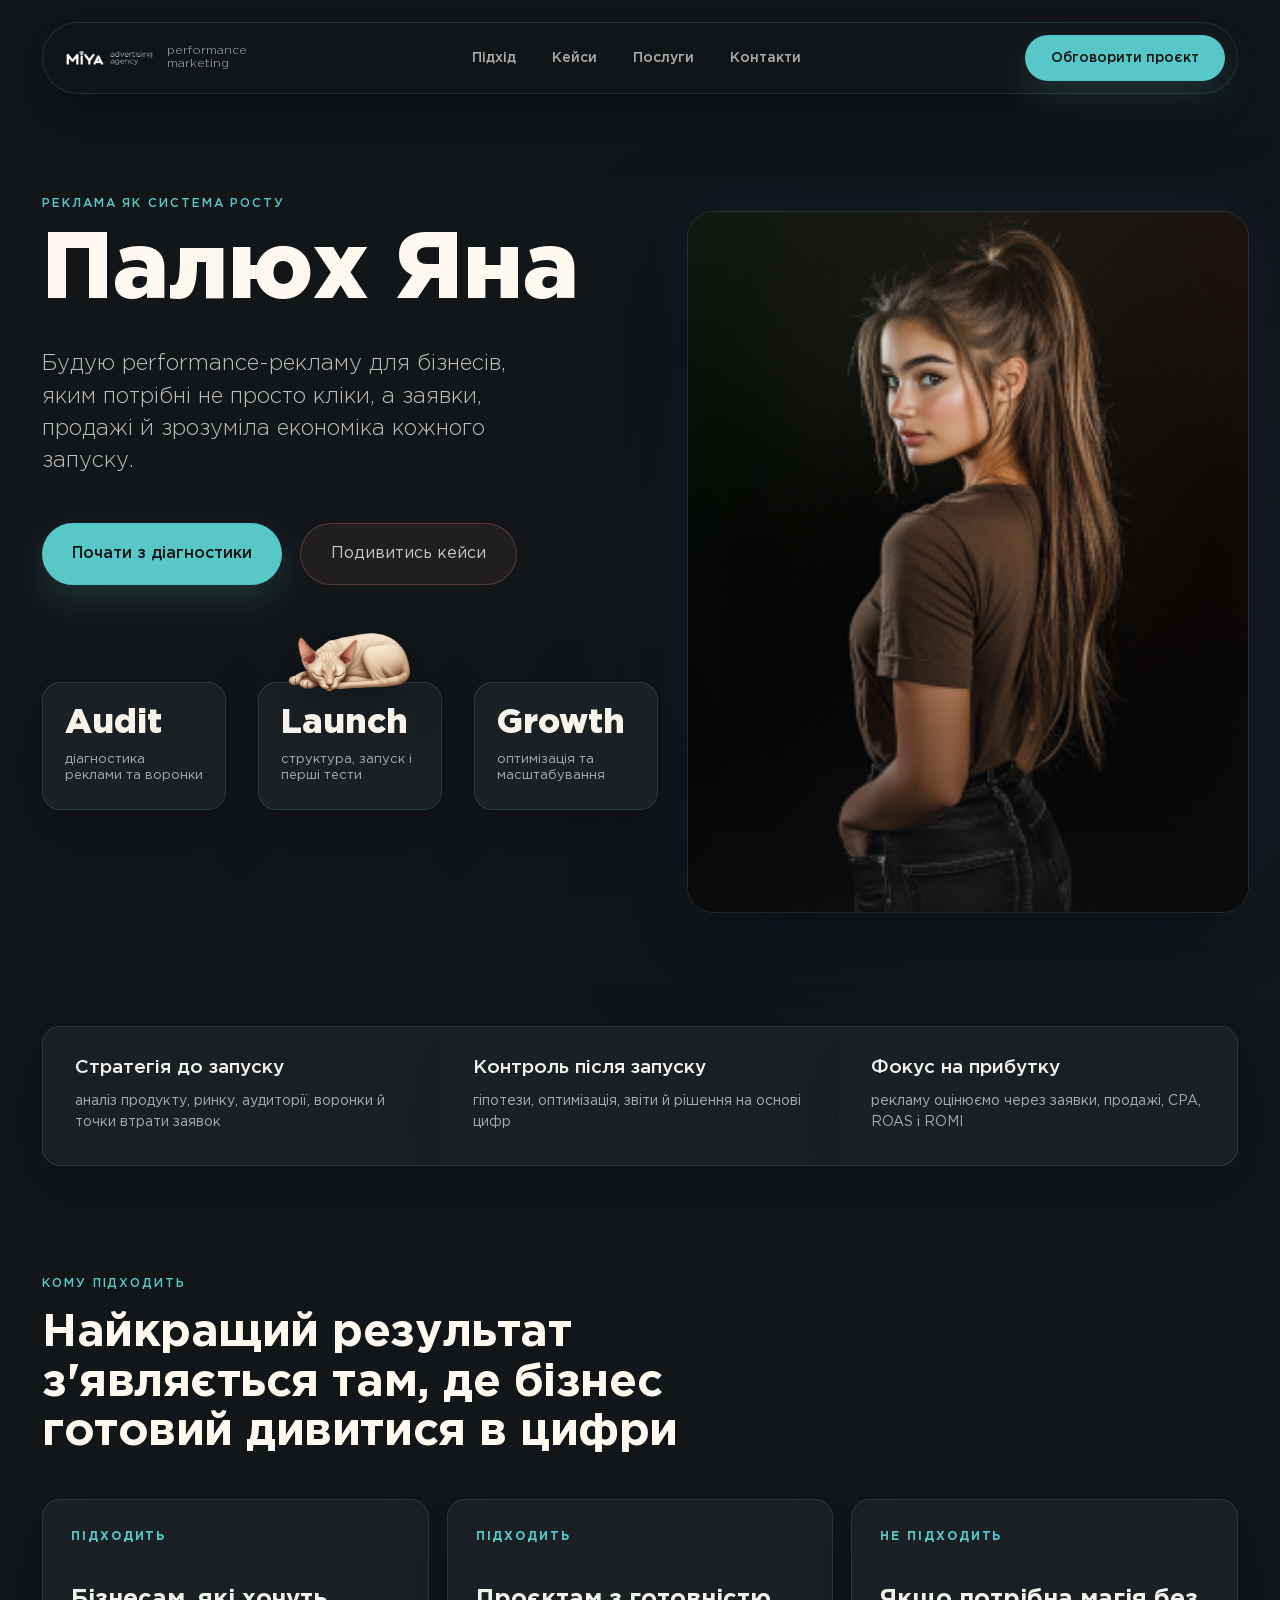
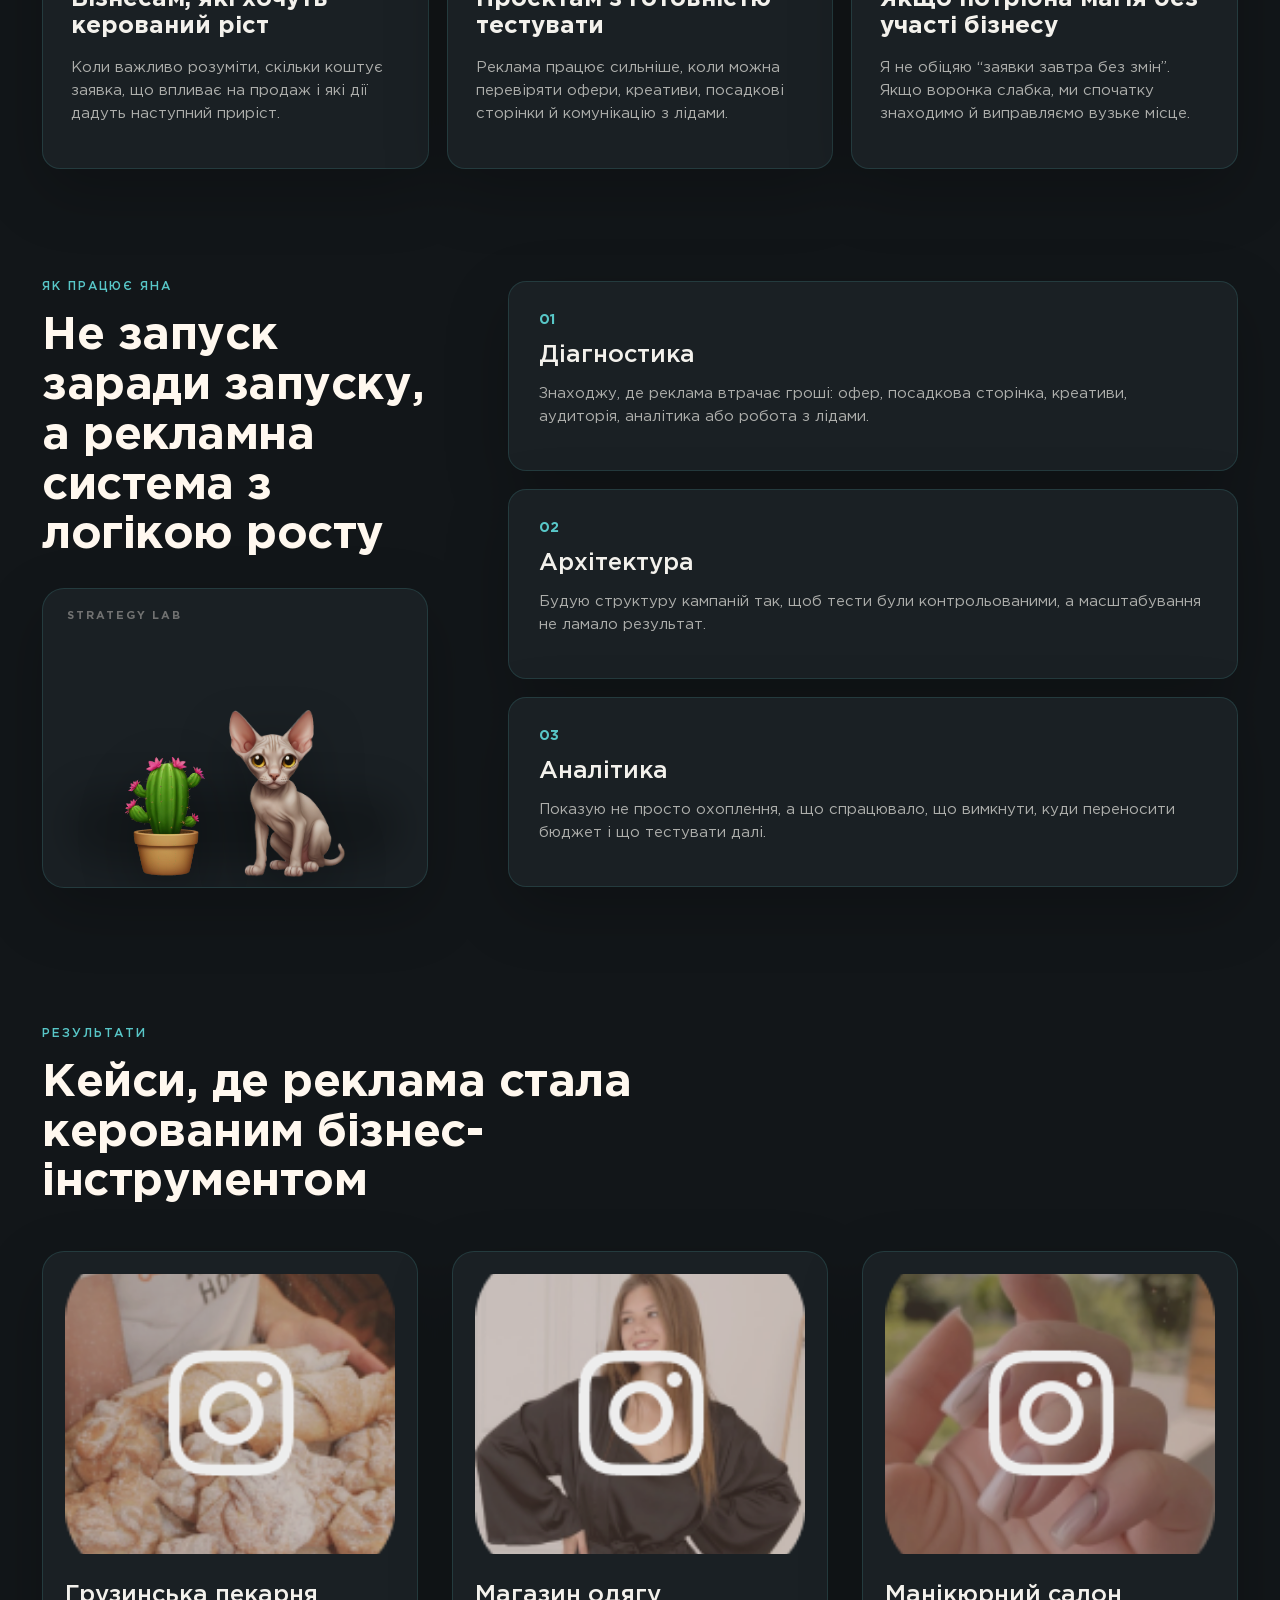
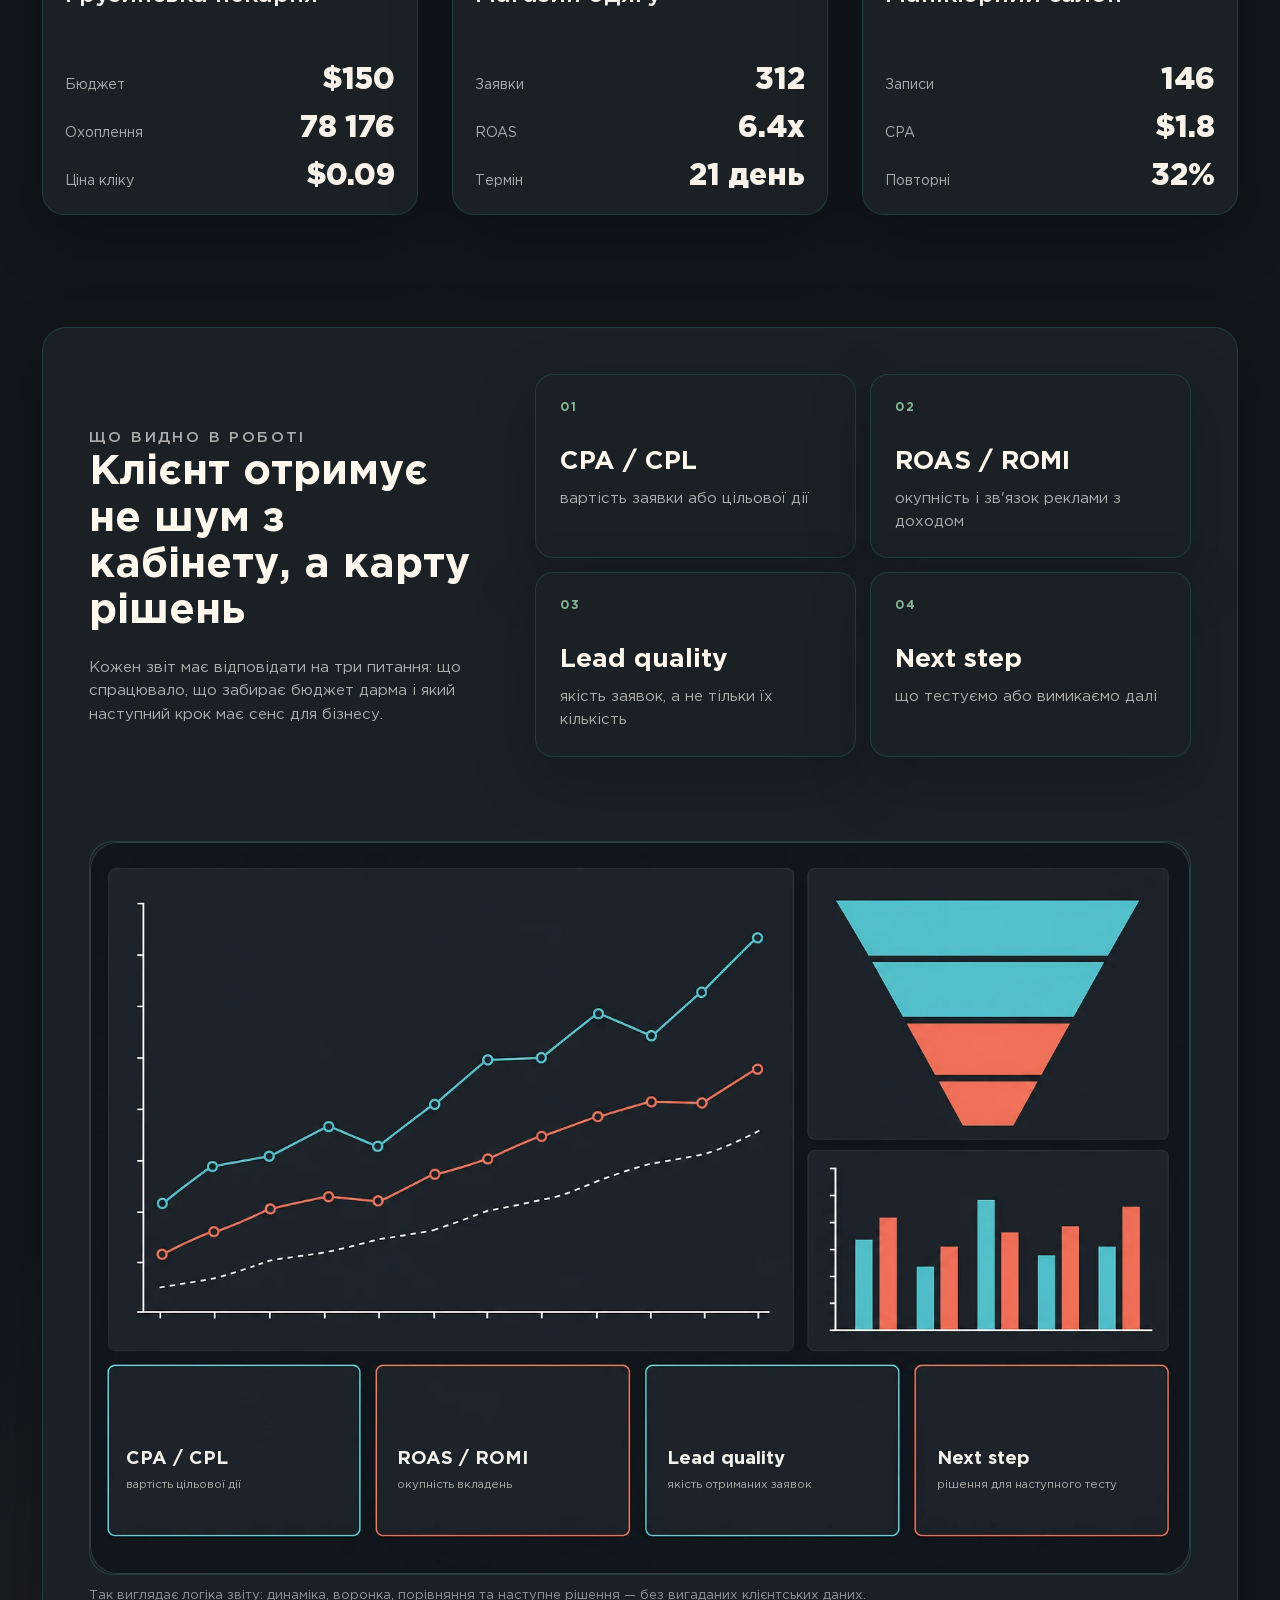
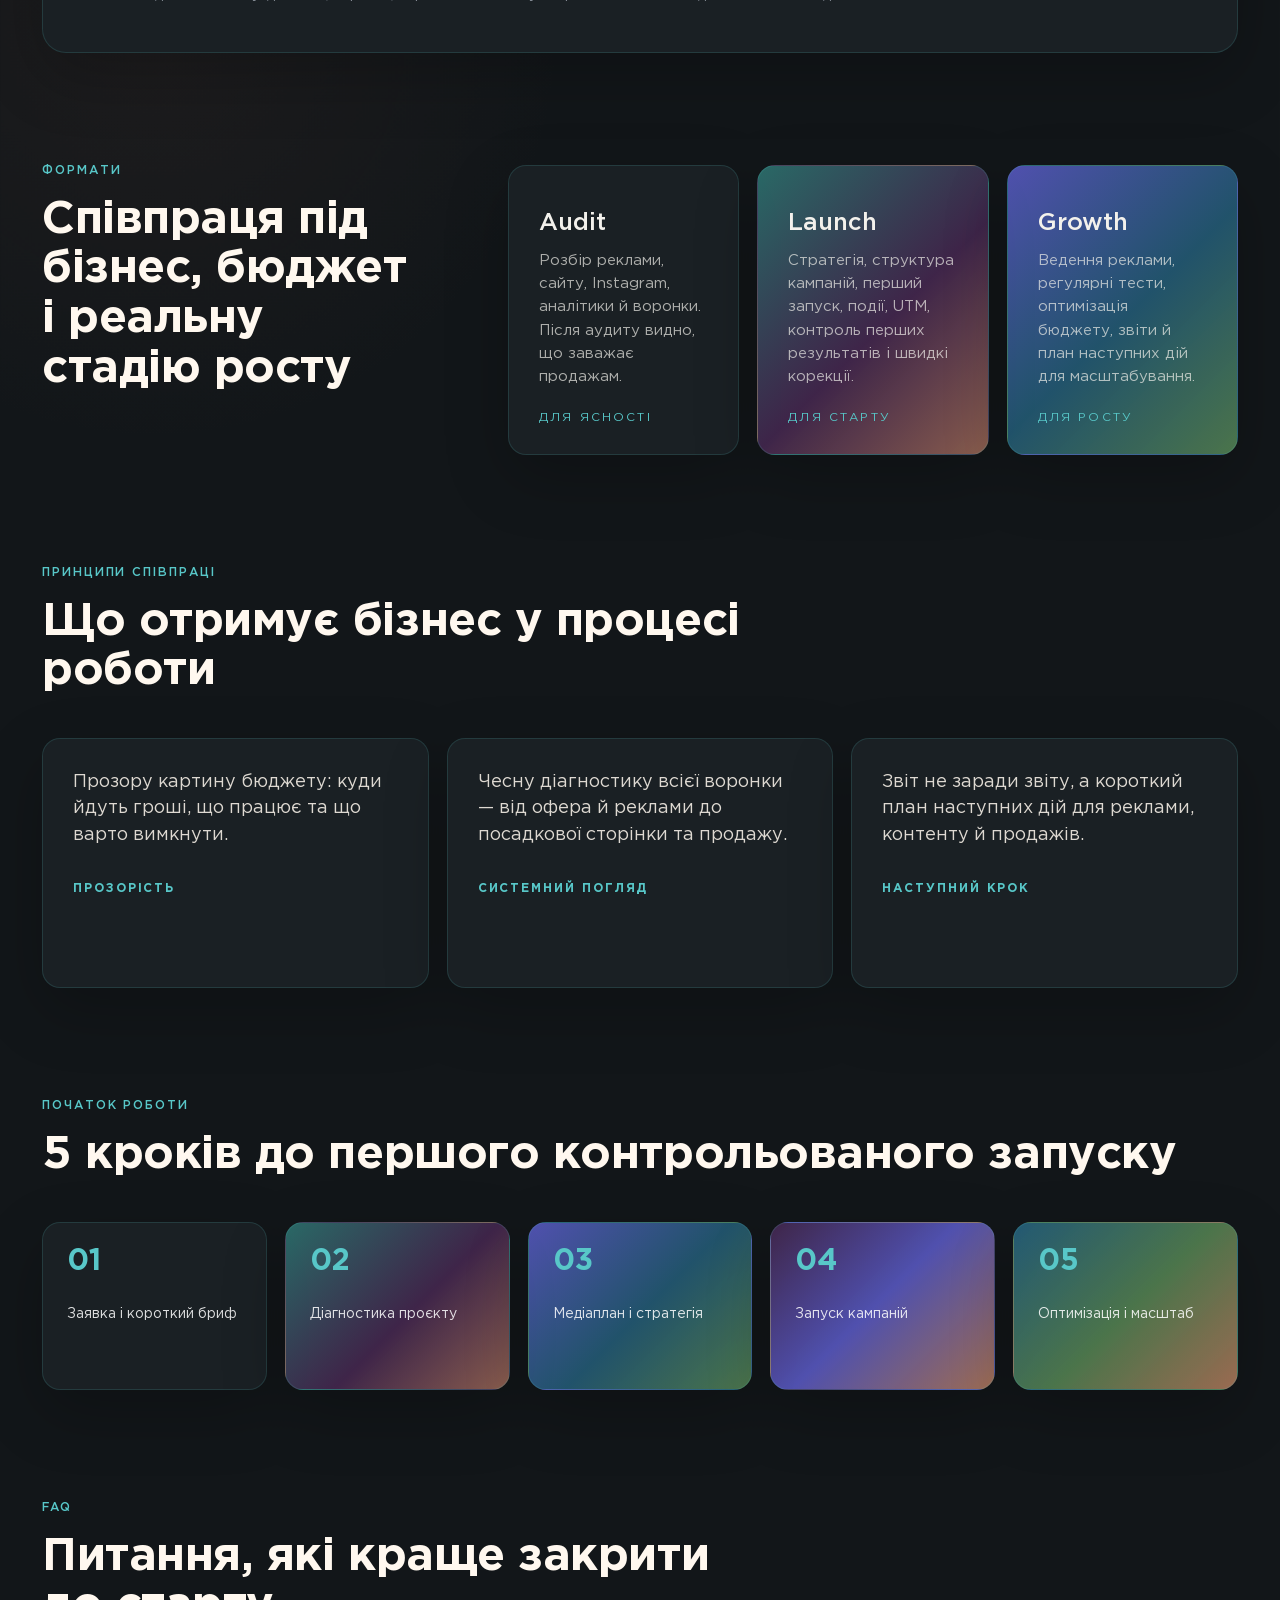
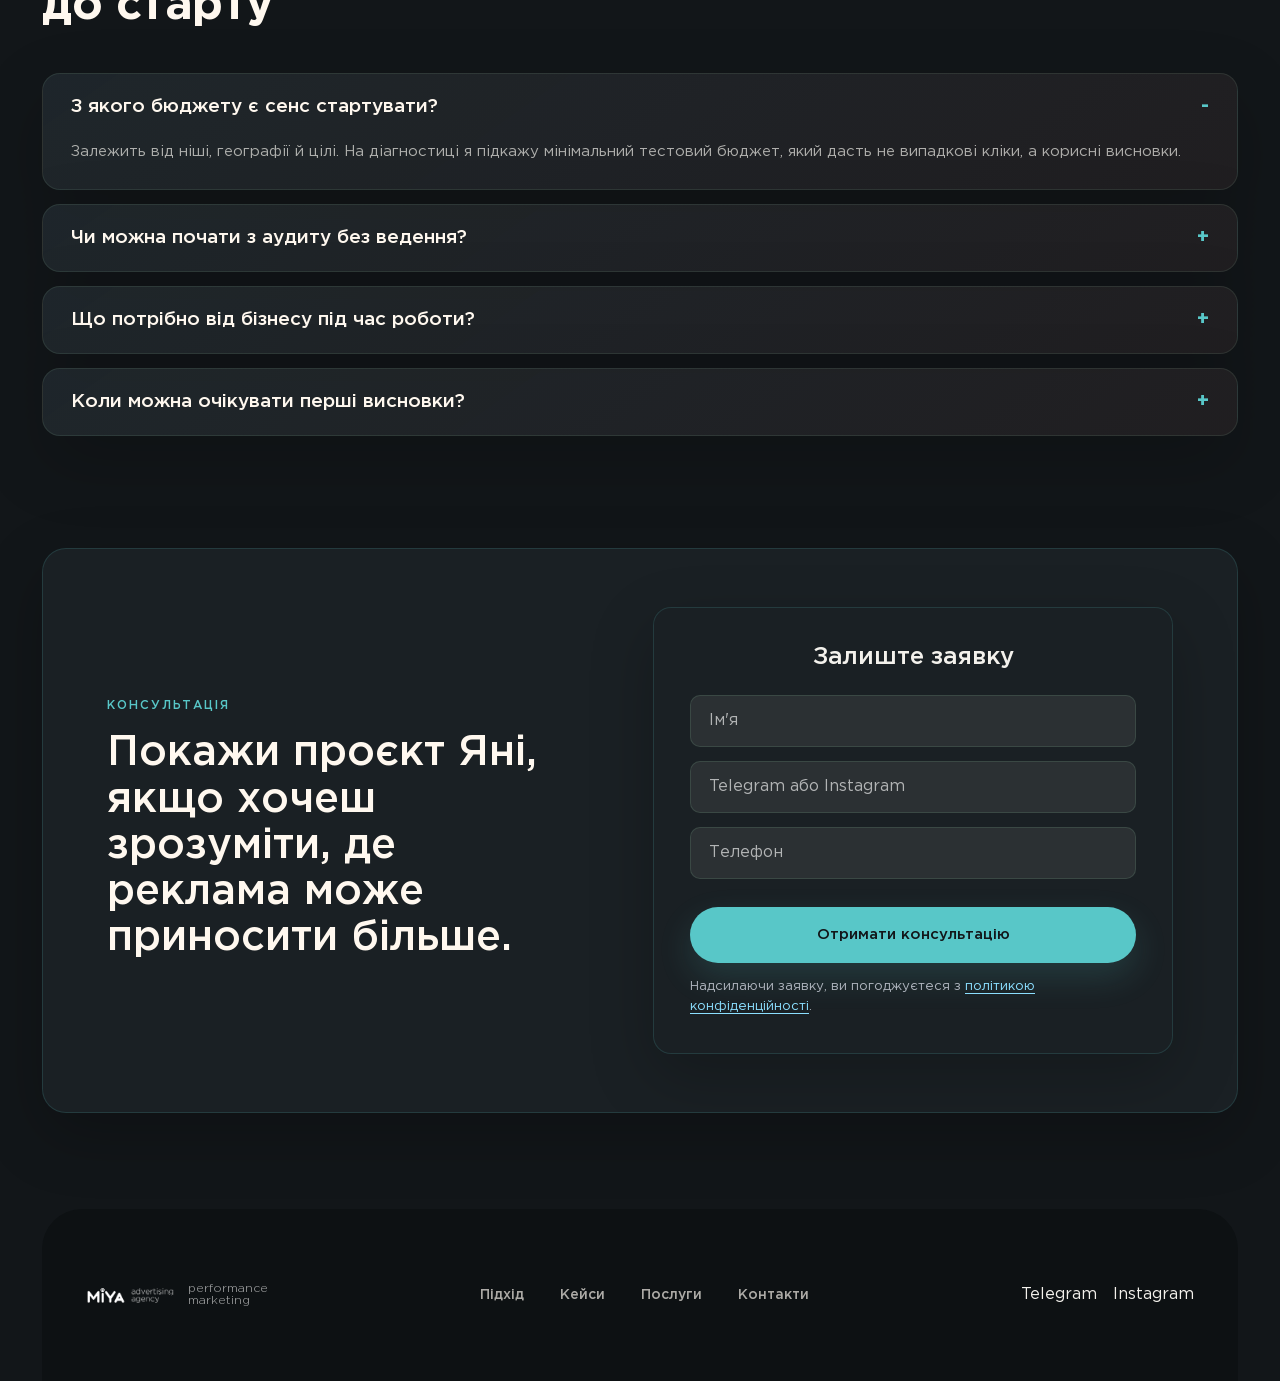
==== commit ea64b153: "refine section symmetry and analytics visual" ====
--- a/index.html
+++ b/index.html
@@ -212,8 +212,16 @@
           <article><span>04</span><strong>Next step</strong><p>що тестуємо або вимикаємо далі</p></article>
         </div>
         <figure class="analytics-visual">
-          <img src="./assets/analytics-visual.webp" alt="Ілюстрація аналітичного звіту з графіком, воронкою та панелями метрик" loading="lazy" />
-          <figcaption>Ілюстрація формату звітності — без вигаданих клієнтських даних.</figcaption>
+          <div class="analytics-dashboard">
+            <img src="./assets/analytics-visual-v2.webp" alt="Аналітична панель із графіком динаміки, воронкою та порівнянням показників" width="1536" height="1024" loading="lazy" />
+            <div class="analytics-labels" aria-label="Ключові показники у звіті">
+              <article><strong>CPA / CPL</strong><span>вартість цільової дії</span></article>
+              <article><strong>ROAS / ROMI</strong><span>окупність вкладень</span></article>
+              <article><strong>Lead quality</strong><span>якість отриманих заявок</span></article>
+              <article><strong>Next step</strong><span>рішення для наступного тесту</span></article>
+            </div>
+          </div>
+          <figcaption>Так виглядає логіка звіту: динаміка, воронка, порівняння та наступне рішення — без вигаданих клієнтських даних.</figcaption>
         </figure>
       </section>
 
--- a/styles.css
+++ b/styles.css
@@ -3143,6 +3143,125 @@
 .trusted-strip div + div { border-left-color: rgba(88, 199, 200, 0.12); }
 .case-card > img { filter: saturate(0.82) contrast(1.04); }
 .planet { opacity: 0.1; filter: blur(34px) saturate(0.35); }
+
+/* Requested cleanup: one tone, no coral edge stripes */
+.fit-grid article:nth-child(3),
+.testimonial-grid article:nth-child(2),
+.service-grid article:nth-child(2),
+.package-grid article:nth-child(2),
+.case-card.featured {
+  box-shadow: 0 22px 64px rgba(0, 0, 0, 0.22);
+}
+
+.fit-grid article,
+.testimonial-grid article,
+.service-grid article,
+.package-grid article,
+.case-card,
+.case-card.featured,
+.case-card:nth-child(3),
+.proof-board,
+.proof-metrics article,
+.approach-visual {
+  background: var(--color-surface);
+  border-color: rgba(88, 199, 200, 0.16);
+}
+
+/* Align the approach illustration with the bottom of the third card */
+.approach .section-heading { align-self: stretch; }
+.approach-visual {
+  position: relative;
+  bottom: 14px;
+  flex: 1;
+  min-height: 300px;
+  margin-top: 42px;
+  margin-bottom: 14px;
+}
+.approach .approach-cat,
+.approach .approach-cactus { bottom: 0; }
+.approach-visual::before { bottom: 8px; }
+
+/* Information-first analytics visual */
+.analytics-dashboard {
+  position: relative;
+  aspect-ratio: 3 / 2;
+  overflow: hidden;
+  border: 1px solid rgba(88, 199, 200, 0.18);
+  border-radius: 24px;
+  background: var(--color-surface);
+}
+.analytics-dashboard > img {
+  position: absolute;
+  inset: 0;
+  display: block;
+  width: 100%;
+  height: 100%;
+  object-fit: cover;
+  border: 0;
+  border-radius: 0;
+}
+.analytics-labels {
+  position: absolute;
+  left: 1.55%;
+  right: 1.55%;
+  bottom: 2.8%;
+  display: grid;
+  grid-template-columns: repeat(4, 1fr);
+  gap: 1.45%;
+  height: 22.5%;
+}
+.analytics-labels article {
+  display: flex;
+  min-width: 0;
+  flex-direction: column;
+  justify-content: center;
+  padding: clamp(10px, 1.5vw, 24px);
+  text-align: left;
+}
+.analytics-labels strong {
+  color: var(--color-ink);
+  font-size: clamp(13px, 1.45vw, 22px);
+  line-height: 1.12;
+}
+.analytics-labels span {
+  margin-top: 8px;
+  color: var(--color-muted);
+  font-size: clamp(9px, .9vw, 14px);
+  line-height: 1.35;
+}
+.analytics-visual figcaption {
+  color: var(--color-muted);
+  line-height: 1.55;
+}
+
+@media (max-width: 767px) {
+  .analytics-dashboard { border-radius: 18px; }
+  .analytics-labels strong { font-size: 9px; }
+  .analytics-labels span { display: none; }
+  .analytics-labels article { padding: 7px; }
+}
+
+/* Symmetric contact composition */
+.contacts-form-section { align-items: stretch; }
+.contacts-info {
+  display: flex;
+  height: 100%;
+  flex-direction: column;
+}
+.contact-channel-list { margin-top: auto; padding-top: 34px; }
+.contact-channel-list article,
+.contact-channel-list article:nth-child(2),
+.contact-channel-list article:nth-child(3) {
+  background: var(--color-surface);
+  border: 1px solid rgba(88, 199, 200, 0.16);
+}
+.contact-page-form { height: 100%; }
+
+@media (max-width: 1023px) {
+  .contacts-info { display: block; height: auto; }
+  .contact-channel-list { margin-top: 34px; padding-top: 0; }
+  .contact-page-form { height: auto; }
+}
 .site-footer { background: #0d1113; border-color: rgba(88, 199, 200, 0.1); }
 
 .contact input,
@@ -4784,3 +4903,43 @@
 }
 .site-footer { background: #0d1113; }
 .planet { opacity: 0.1; filter: blur(34px) saturate(0.35); }
+
+/* Final component lock */
+.fit-grid article,
+.testimonial-grid article,
+.service-grid article,
+.package-grid article,
+.case-card,
+.case-card.featured,
+.case-card:nth-child(3),
+.proof-board,
+.proof-metrics article,
+.approach-visual,
+.contact-channel-list article,
+.contact-channel-list article:nth-child(2),
+.contact-channel-list article:nth-child(3) {
+  border: 1px solid rgba(88, 199, 200, 0.16);
+  background: var(--color-surface);
+  box-shadow: 0 22px 64px rgba(0, 0, 0, 0.22);
+}
+.approach-visual {
+  flex: 1;
+  min-height: 300px;
+  margin-top: 42px;
+  margin-bottom: 14px;
+}
+.approach .approach-cat,
+.approach .approach-cactus { bottom: 0; }
+.contacts-form-section { align-items: stretch; }
+.contacts-info { display: flex; height: 100%; flex-direction: column; }
+.contact-channel-list { margin-top: auto; padding-top: 34px; }
+.contact-page-form { height: 100%; }
+.analytics-dashboard { position: relative; aspect-ratio: 3 / 2; overflow: hidden; }
+.analytics-dashboard > img { position: absolute; inset: 0; width: 100%; height: 100%; object-fit: cover; }
+
+@media (max-width: 1023px) {
+  .contacts-info { display: block; height: auto; }
+  .contact-channel-list { margin-top: 34px; padding-top: 0; }
+  .contact-page-form { height: auto; }
+  .approach-visual { bottom: 0; margin-bottom: 0; }
+}
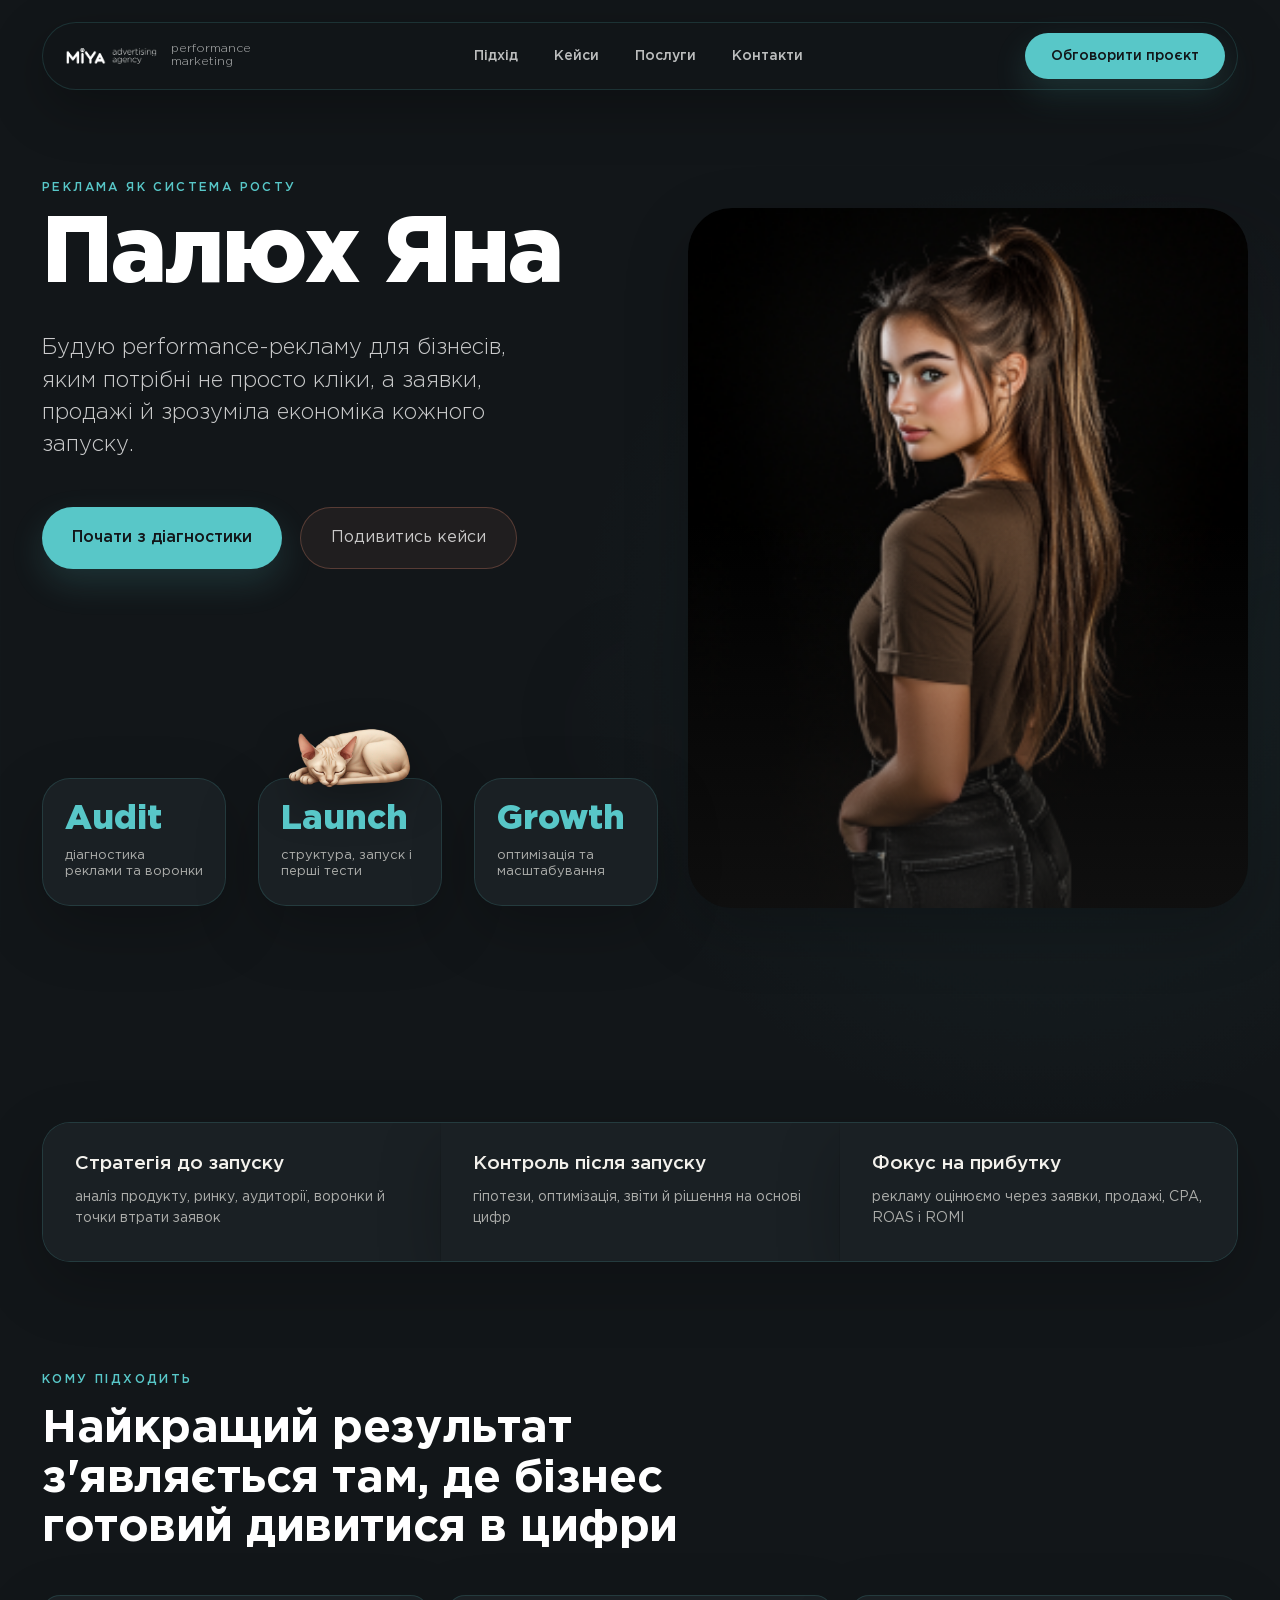
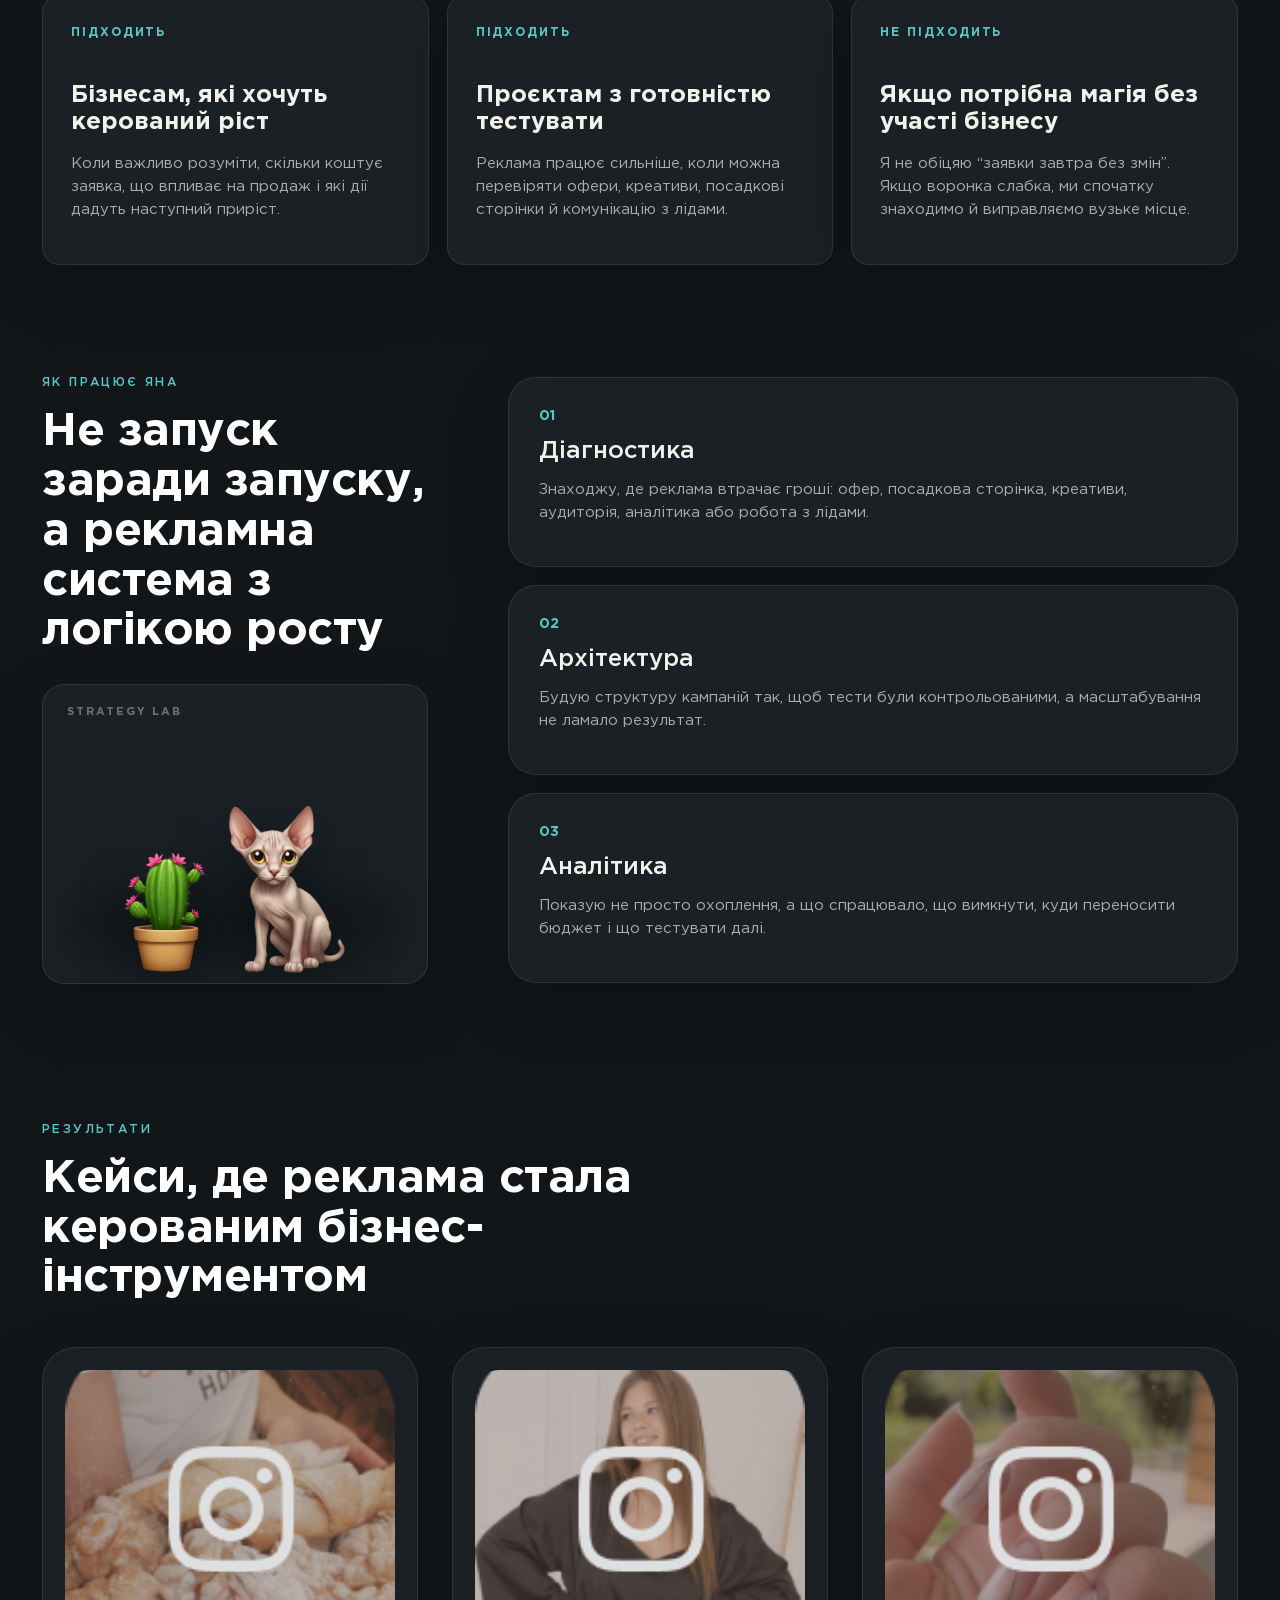
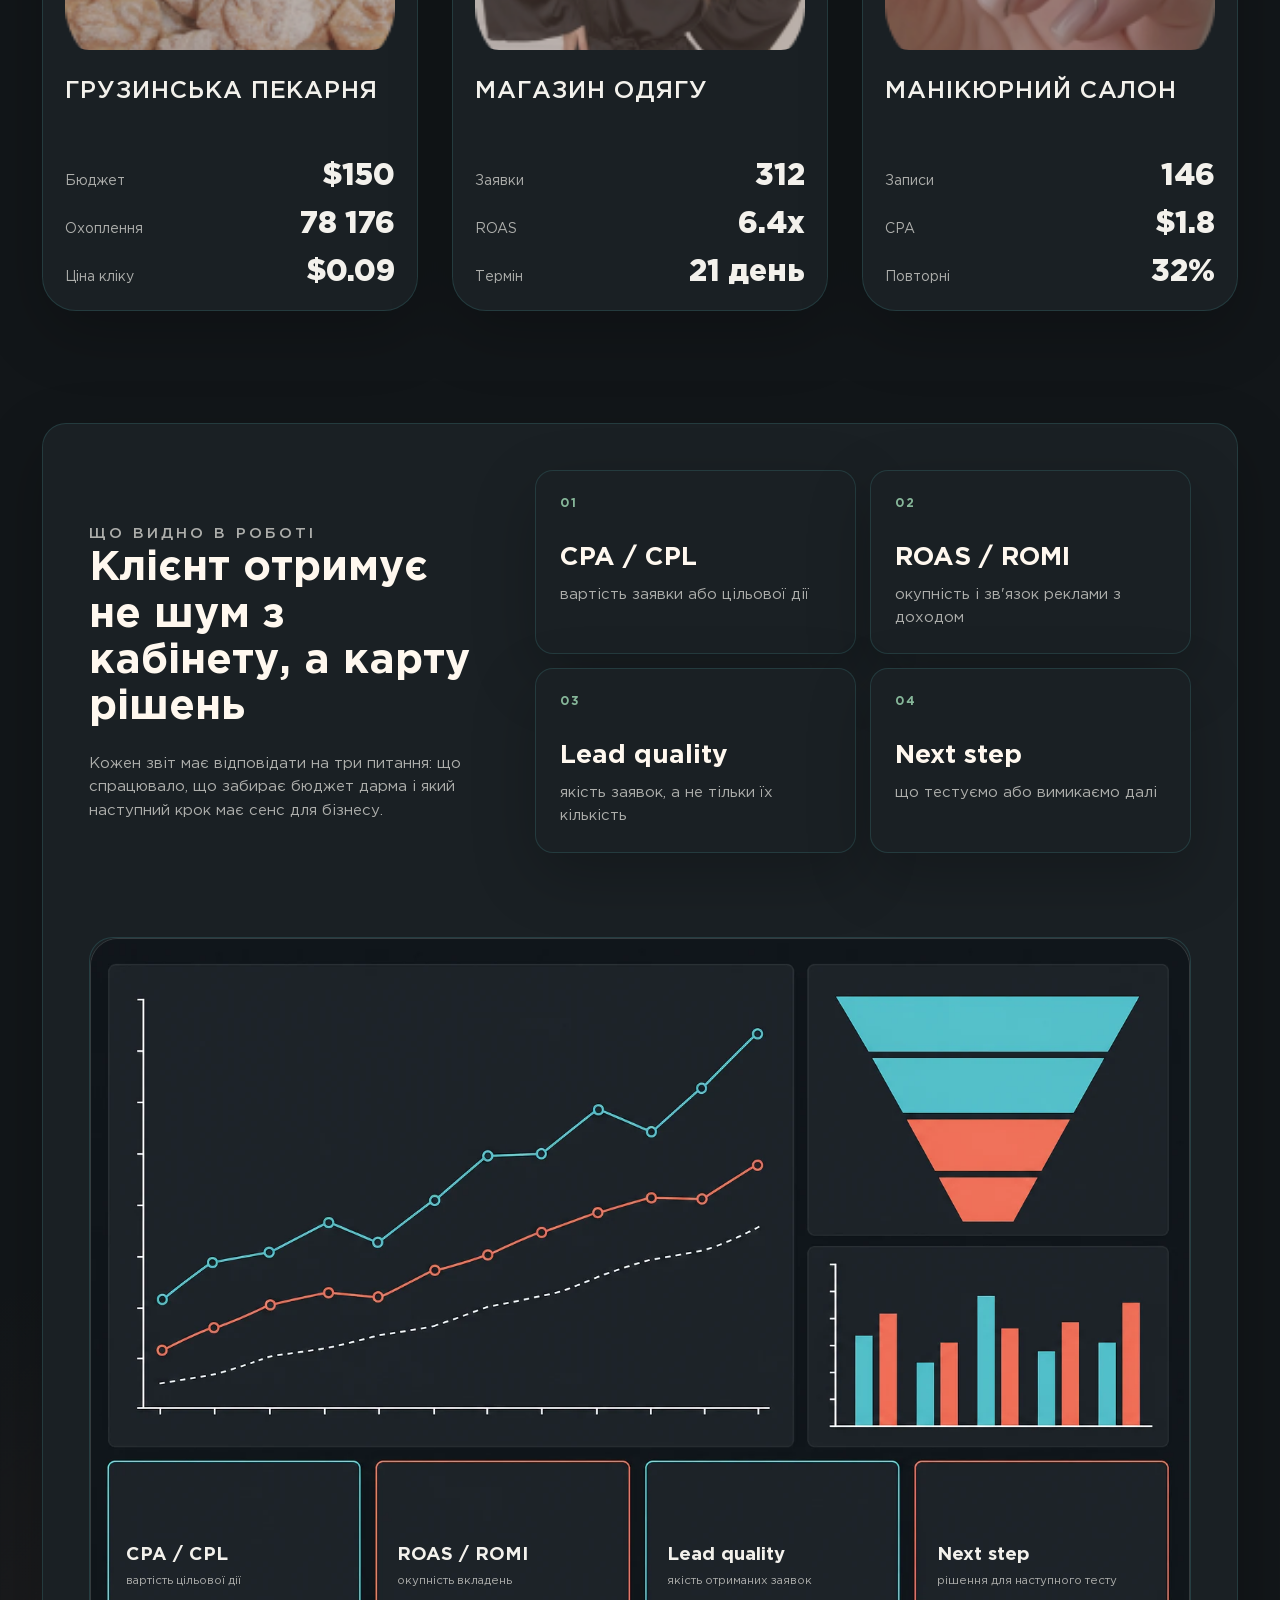
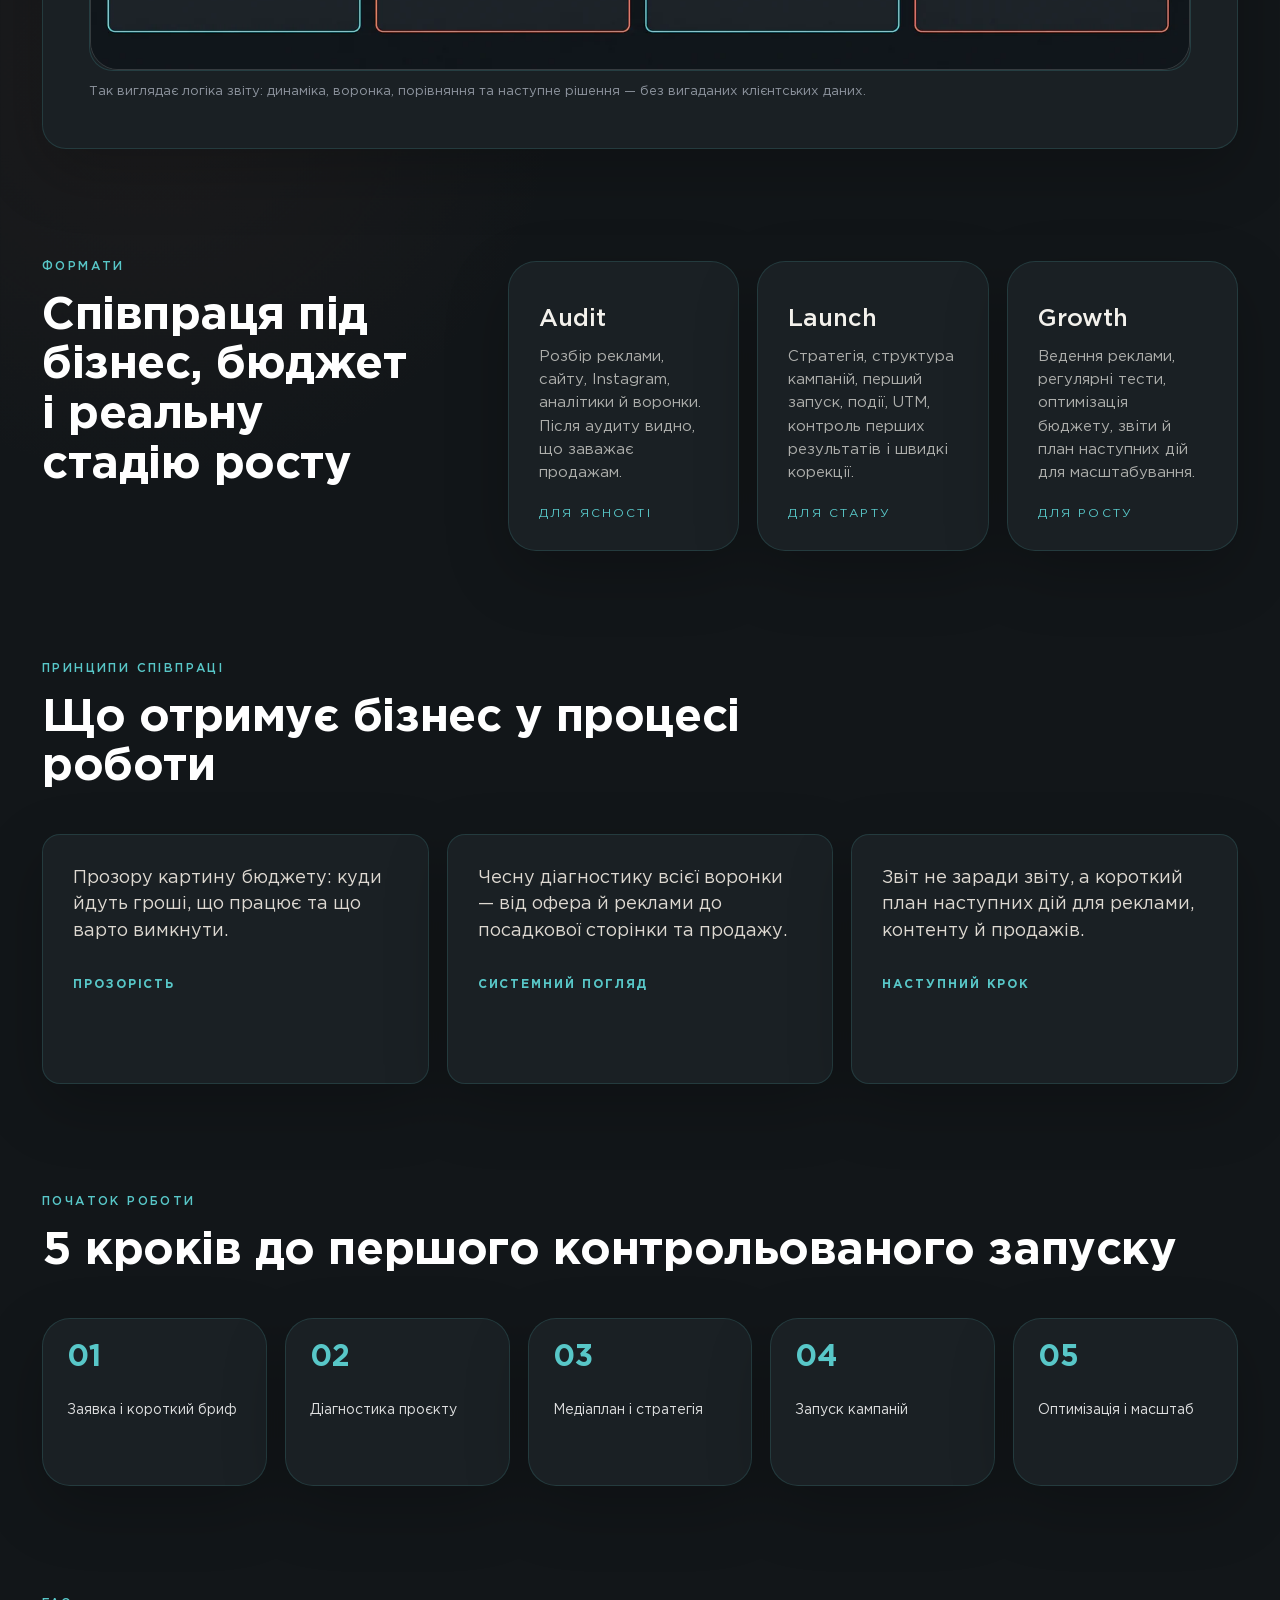
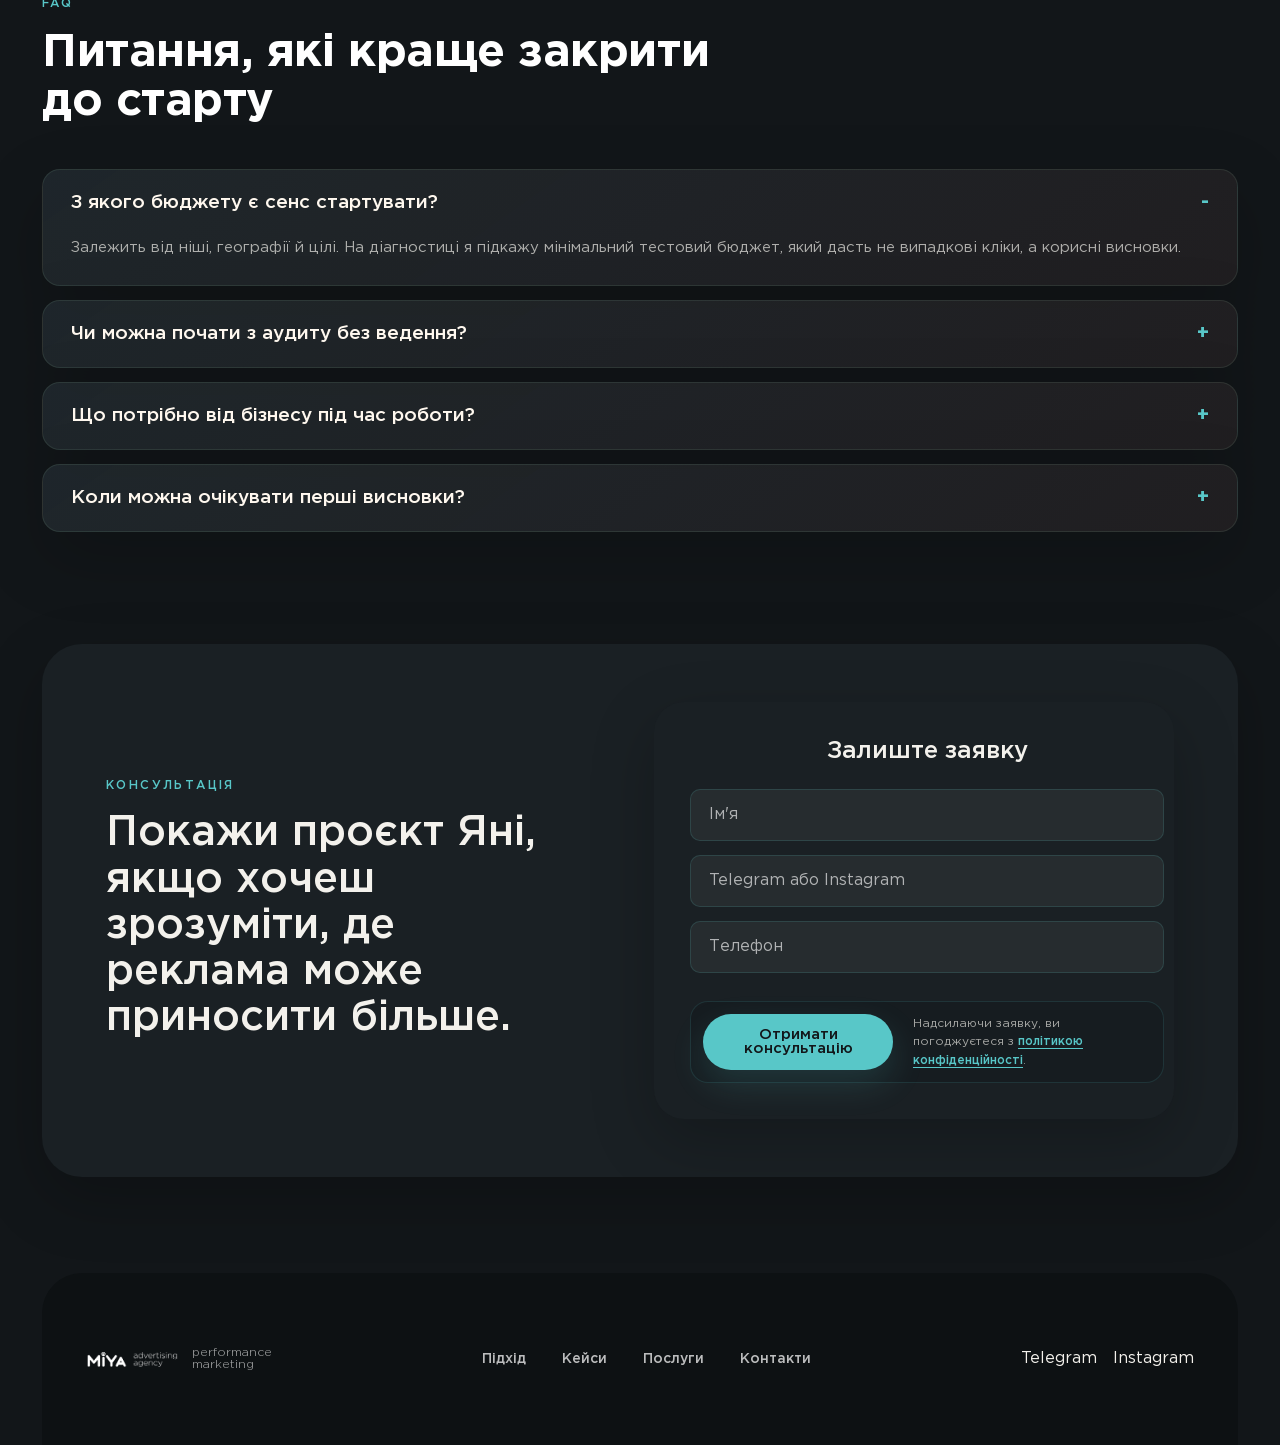
==== commit 101c5175: "stabilize form actions and clean CSS" ====
--- a/index.html
+++ b/index.html
@@ -319,8 +319,10 @@
           <label><span class="sr-only">Ім'я</span><input type="text" name="name" placeholder="Ім'я" autocomplete="name" required /></label>
           <label><span class="sr-only">Telegram або Instagram</span><input type="text" name="contact" placeholder="Telegram або Instagram" autocomplete="username" required /></label>
           <label><span class="sr-only">Телефон</span><input type="tel" name="phone" placeholder="Телефон" autocomplete="tel" inputmode="tel" /></label>
-          <button type="submit">Отримати консультацію</button>
-          <small id="form-privacy">Надсилаючи заявку, ви погоджуєтеся з <a href="./privacy.html">політикою конфіденційності</a>.</small>
+          <div class="form-actions">
+            <button type="submit">Отримати консультацію</button>
+            <small id="form-privacy">Надсилаючи заявку, ви погоджуєтеся з <a href="./privacy.html">політикою конфіденційності</a>.</small>
+          </div>
         </form>
       </section>
     </main>
--- a/styles.css
+++ b/styles.css
@@ -2749,266 +2749,6 @@
   .contact-page-form input,
   .contact-page-form textarea {
     min-height: 52px;
-  }
-}
-
-/* Final active palette: cactus + cats */
-:root {
-  --bg: #161719;
-  --panel: #202123;
-  --panel-soft: rgba(255, 255, 255, 0.058);
-  --text: #fff8ef;
-  --muted: rgba(255, 248, 239, 0.7);
-  --faint: rgba(255, 248, 239, 0.42);
-  --blue: #62b6cb;
-  --deep-blue: #276a8a;
-  --violet: #6867e8;
-  --plum: #4b2a57;
-  --rose: #b87962;
-  --warm: #cf8b67;
-  --cactus: #75b96f;
-  --mint: #9fd8b3;
-  --grad: linear-gradient(43.15deg, #62b6cb 18%, #6867e8 55%, #cf8b67 100%);
-  --grad-warm: linear-gradient(32deg, #276a8a 0%, #4b2a57 42%, #cf8b67 100%);
-}
-
-body {
-  background:
-    radial-gradient(circle at 72% 10%, rgba(104, 103, 232, 0.16), transparent 34rem),
-    radial-gradient(circle at 18% 28%, rgba(98, 182, 203, 0.13), transparent 32rem),
-    radial-gradient(circle at 74% 64%, rgba(117, 185, 111, 0.105), transparent 34rem),
-    radial-gradient(circle at 25% 82%, rgba(207, 139, 103, 0.12), transparent 30rem),
-    var(--bg);
-}
-
-.site-header {
-  border-color: rgba(159, 216, 179, 0.14);
-  background: rgba(22, 23, 25, 0.76);
-}
-
-.header-cta,
-.primary,
-.contact button,
-.contact-page-form button,
-.site-footer > a:last-child {
-  background: var(--grad);
-  color: #fff;
-  box-shadow: 0 16px 40px rgba(104, 103, 232, 0.22), 0 8px 24px rgba(98, 182, 203, 0.14);
-}
-
-.header-cta:hover,
-.primary:hover,
-.contact button:hover,
-.contact-page-form button:hover,
-.site-footer > a:last-child:hover {
-  box-shadow: 0 22px 58px rgba(104, 103, 232, 0.28), 0 12px 34px rgba(207, 139, 103, 0.18);
-}
-
-.eyebrow {
-  color: rgba(159, 216, 179, 0.88);
-}
-
-.hero h1,
-.approach-hero h1,
-.cases-hero h1,
-.services-hero h1,
-.contacts-hero h1,
-.not-found-hero h1,
-.section-heading h2,
-.contact h2,
-.contacts-info h2,
-.contacts-note h2,
-.included-copy h2,
-.service-principles h2,
-.case-method-copy h2,
-.cases-insight h2,
-.report-card h2 {
-  color: #fff8ef;
-}
-
-.secondary {
-  border-color: rgba(159, 216, 179, 0.18);
-  background: rgba(159, 216, 179, 0.055);
-}
-
-.secondary:hover {
-  border-color: rgba(159, 216, 179, 0.32);
-  background: rgba(159, 216, 179, 0.09);
-}
-
-.planet {
-  opacity: 0.2;
-  filter: blur(20px) saturate(1.06);
-}
-
-.portrait-frame {
-  box-shadow:
-    0 34px 100px rgba(0, 0, 0, 0.5),
-    0 0 0 1px rgba(159, 216, 179, 0.16),
-    0 0 70px rgba(104, 103, 232, 0.12);
-}
-
-.portrait-frame::before {
-  background:
-    linear-gradient(180deg, transparent 48%, rgba(22, 23, 25, 0.52) 100%),
-    linear-gradient(135deg, rgba(117, 185, 111, 0.12), transparent 46%),
-    linear-gradient(225deg, rgba(207, 139, 103, 0.12), transparent 56%);
-}
-
-.metric-card,
-.trusted-strip,
-.approach-list article,
-.method-grid article,
-.workflow li,
-.diagnostic-list div,
-.package-grid article,
-.included-list article,
-.case-method-grid article,
-.contact-channel-list article,
-.contacts-card,
-.not-found-card,
-.services-hero-card,
-.report-card,
-.report-visual {
-  border-color: rgba(159, 216, 179, 0.11);
-  background:
-    linear-gradient(145deg, rgba(98, 182, 203, 0.08), rgba(207, 139, 103, 0.045)),
-    rgba(28, 29, 32, 0.72);
-}
-
-.trusted-strip {
-  background: rgba(159, 216, 179, 0.08);
-}
-
-.trusted-strip div {
-  background:
-    linear-gradient(145deg, rgba(159, 216, 179, 0.052), rgba(104, 103, 232, 0.035)),
-    rgba(22, 23, 25, 0.56);
-}
-
-.approach-list article,
-.service-grid article,
-.method-grid article,
-.workflow li,
-.package-grid article,
-.included-list article,
-.case-method-grid article,
-.process li,
-.service-process li,
-.after-contact li {
-  background:
-    linear-gradient(135deg, rgba(39, 106, 138, 0.76) 0%, rgba(75, 42, 87, 0.76) 48%, rgba(207, 139, 103, 0.72) 100%);
-}
-
-.service-grid article:nth-child(2),
-.method-grid article:nth-child(2),
-.workflow li:nth-child(2),
-.package-grid article:nth-child(2),
-.process li:nth-child(2),
-.service-process li:nth-child(2),
-.after-contact li:nth-child(2) {
-  background:
-    linear-gradient(135deg, rgba(48, 129, 124, 0.78) 0%, rgba(75, 42, 87, 0.78) 55%, rgba(184, 121, 98, 0.72) 100%);
-}
-
-.service-grid article:nth-child(3),
-.method-grid article:nth-child(3),
-.workflow li:nth-child(3),
-.package-grid article:nth-child(3),
-.process li:nth-child(3),
-.service-process li:nth-child(3),
-.after-contact li:nth-child(3) {
-  background:
-    linear-gradient(135deg, rgba(104, 103, 232, 0.72) 0%, rgba(39, 106, 138, 0.72) 52%, rgba(117, 185, 111, 0.58) 100%);
-}
-
-.method-grid article:nth-child(4),
-.workflow li:nth-child(4),
-.package-grid article:nth-child(4),
-.process li:nth-child(4),
-.service-process li:nth-child(4) {
-  background:
-    linear-gradient(135deg, rgba(75, 42, 87, 0.78) 0%, rgba(104, 103, 232, 0.72) 48%, rgba(207, 139, 103, 0.74) 100%);
-}
-
-.workflow li:nth-child(5),
-.process li:nth-child(5),
-.service-process li:nth-child(5) {
-  background:
-    linear-gradient(135deg, rgba(39, 106, 138, 0.8) 0%, rgba(117, 185, 111, 0.58) 52%, rgba(207, 139, 103, 0.72) 100%);
-}
-
-.case-card {
-  border-color: rgba(159, 216, 179, 0.13);
-  background:
-    linear-gradient(180deg, rgba(98, 182, 203, 0.16), rgba(75, 42, 87, 0.16) 52%, rgba(207, 139, 103, 0.11)),
-    #1d1e21;
-}
-
-.case-card.featured {
-  background:
-    linear-gradient(180deg, rgba(104, 103, 232, 0.2), rgba(98, 182, 203, 0.14) 54%, rgba(117, 185, 111, 0.12)),
-    #1d1e21;
-}
-
-.case-card:nth-child(3) {
-  background:
-    linear-gradient(180deg, rgba(207, 139, 103, 0.18), rgba(75, 42, 87, 0.16) 50%, rgba(98, 182, 203, 0.13)),
-    #1d1e21;
-}
-
-.contact,
-.contact-page-form,
-.contacts-note,
-.service-principles,
-.cases-insight {
-  border-color: rgba(159, 216, 179, 0.13);
-  background:
-    radial-gradient(circle at 86% 14%, rgba(117, 185, 111, 0.2), transparent 18rem),
-    radial-gradient(circle at 12% 78%, rgba(104, 103, 232, 0.16), transparent 18rem),
-    linear-gradient(135deg, rgba(39, 106, 138, 0.4), rgba(75, 42, 87, 0.34) 52%, rgba(207, 139, 103, 0.28)),
-    #1d1e21;
-}
-
-.contact form,
-.contact-page-form {
-  background:
-    linear-gradient(145deg, rgba(159, 216, 179, 0.07), rgba(104, 103, 232, 0.052)),
-    rgba(22, 23, 25, 0.66);
-}
-
-.contact input,
-.contact-page-form input,
-.contact-page-form textarea {
-  border-color: rgba(159, 216, 179, 0.14);
-  background: rgba(255, 248, 239, 0.075);
-}
-
-.contact input:focus,
-.contact-page-form input:focus,
-.contact-page-form textarea:focus {
-  box-shadow: 0 0 0 2px rgba(117, 185, 111, 0.3), 0 12px 30px rgba(0, 0, 0, 0.16);
-}
-
-.approach-cat,
-.approach-cactus,
-.contacts-card img,
-.services-hero-card img,
-.cases-insight img,
-.service-principles img,
-.contacts-note img,
-.not-found-card img {
-  opacity: 0.88;
-  filter: saturate(1.08) drop-shadow(0 18px 30px rgba(0, 0, 0, 0.34));
-}
-
-@media (max-width: 479px) {
-  .approach .approach-cactus {
-    left: calc(50% - 18px);
-    right: auto;
-    bottom: 0;
-    width: 250px;
-    transform: translateX(-50%);
   }
 }
 
@@ -3826,864 +3566,6 @@
   }
 }
 
-/* Brand color tuning: cosmic garden */
-:root {
-  --bg: #161719;
-  --panel: #202123;
-  --panel-soft: rgba(255, 255, 255, 0.058);
-  --text: #fff8ef;
-  --muted: rgba(255, 248, 239, 0.7);
-  --faint: rgba(255, 248, 239, 0.42);
-  --blue: #62b6cb;
-  --deep-blue: #276a8a;
-  --violet: #6867e8;
-  --plum: #4b2a57;
-  --rose: #b87962;
-  --warm: #cf8b67;
-  --cactus: #75b96f;
-  --mint: #9fd8b3;
-  --grad: linear-gradient(43.15deg, #62b6cb 18%, #6867e8 55%, #cf8b67 100%);
-  --grad-warm: linear-gradient(32deg, #276a8a 0%, #4b2a57 42%, #cf8b67 100%);
-}
-
-body {
-  background:
-    radial-gradient(circle at 72% 10%, rgba(104, 103, 232, 0.16), transparent 34rem),
-    radial-gradient(circle at 18% 28%, rgba(98, 182, 203, 0.13), transparent 32rem),
-    radial-gradient(circle at 74% 64%, rgba(117, 185, 111, 0.105), transparent 34rem),
-    radial-gradient(circle at 25% 82%, rgba(207, 139, 103, 0.12), transparent 30rem),
-    var(--bg);
-}
-
-.site-header {
-  border-color: rgba(159, 216, 179, 0.14);
-  background: rgba(22, 23, 25, 0.76);
-}
-
-.header-cta,
-.primary,
-.contact button,
-.contact-page-form button,
-.site-footer > a:last-child {
-  background: var(--grad);
-  color: #fff;
-  box-shadow: 0 16px 40px rgba(104, 103, 232, 0.22), 0 8px 24px rgba(98, 182, 203, 0.14);
-}
-
-.header-cta:hover,
-.primary:hover,
-.contact button:hover,
-.contact-page-form button:hover,
-.site-footer > a:last-child:hover {
-  box-shadow: 0 22px 58px rgba(104, 103, 232, 0.28), 0 12px 34px rgba(207, 139, 103, 0.18);
-}
-
-.eyebrow {
-  color: rgba(159, 216, 179, 0.88);
-}
-
-.secondary {
-  border-color: rgba(159, 216, 179, 0.18);
-  background: rgba(159, 216, 179, 0.055);
-}
-
-.secondary:hover {
-  border-color: rgba(159, 216, 179, 0.32);
-  background: rgba(159, 216, 179, 0.09);
-}
-
-.planet {
-  opacity: 0.2;
-  filter: blur(20px) saturate(1.06);
-}
-
-.portrait-frame {
-  box-shadow:
-    0 34px 100px rgba(0, 0, 0, 0.5),
-    0 0 0 1px rgba(159, 216, 179, 0.16),
-    0 0 70px rgba(104, 103, 232, 0.12);
-}
-
-.portrait-frame::before {
-  background:
-    linear-gradient(180deg, transparent 48%, rgba(22, 23, 25, 0.52) 100%),
-    linear-gradient(135deg, rgba(117, 185, 111, 0.12), transparent 46%),
-    linear-gradient(225deg, rgba(207, 139, 103, 0.12), transparent 56%);
-}
-
-.metric-card,
-.trusted-strip,
-.approach-list article,
-.method-grid article,
-.workflow li,
-.diagnostic-list div,
-.package-grid article,
-.included-list article,
-.case-method-grid article,
-.contact-channel-list article,
-.contacts-card,
-.not-found-card,
-.services-hero-card,
-.report-card,
-.report-visual {
-  border-color: rgba(159, 216, 179, 0.11);
-  background:
-    linear-gradient(145deg, rgba(98, 182, 203, 0.08), rgba(207, 139, 103, 0.045)),
-    rgba(28, 29, 32, 0.72);
-}
-
-.trusted-strip {
-  background: rgba(159, 216, 179, 0.08);
-}
-
-.trusted-strip div {
-  background:
-    linear-gradient(145deg, rgba(159, 216, 179, 0.052), rgba(104, 103, 232, 0.035)),
-    rgba(22, 23, 25, 0.56);
-}
-
-.approach-list article,
-.service-grid article,
-.method-grid article,
-.workflow li,
-.package-grid article,
-.included-list article,
-.case-method-grid article,
-.process li,
-.service-process li,
-.after-contact li {
-  background:
-    linear-gradient(135deg, rgba(39, 106, 138, 0.76) 0%, rgba(75, 42, 87, 0.76) 48%, rgba(207, 139, 103, 0.72) 100%);
-}
-
-.service-grid article:nth-child(2),
-.method-grid article:nth-child(2),
-.workflow li:nth-child(2),
-.package-grid article:nth-child(2),
-.process li:nth-child(2),
-.service-process li:nth-child(2),
-.after-contact li:nth-child(2) {
-  background:
-    linear-gradient(135deg, rgba(48, 129, 124, 0.78) 0%, rgba(75, 42, 87, 0.78) 55%, rgba(184, 121, 98, 0.72) 100%);
-}
-
-.service-grid article:nth-child(3),
-.method-grid article:nth-child(3),
-.workflow li:nth-child(3),
-.package-grid article:nth-child(3),
-.process li:nth-child(3),
-.service-process li:nth-child(3),
-.after-contact li:nth-child(3) {
-  background:
-    linear-gradient(135deg, rgba(104, 103, 232, 0.72) 0%, rgba(39, 106, 138, 0.72) 52%, rgba(117, 185, 111, 0.58) 100%);
-}
-
-.method-grid article:nth-child(4),
-.workflow li:nth-child(4),
-.package-grid article:nth-child(4),
-.process li:nth-child(4),
-.service-process li:nth-child(4) {
-  background:
-    linear-gradient(135deg, rgba(75, 42, 87, 0.78) 0%, rgba(104, 103, 232, 0.72) 48%, rgba(207, 139, 103, 0.74) 100%);
-}
-
-.workflow li:nth-child(5),
-.process li:nth-child(5),
-.service-process li:nth-child(5) {
-  background:
-    linear-gradient(135deg, rgba(39, 106, 138, 0.8) 0%, rgba(117, 185, 111, 0.58) 52%, rgba(207, 139, 103, 0.72) 100%);
-}
-
-.case-card {
-  border-color: rgba(159, 216, 179, 0.13);
-  background:
-    linear-gradient(180deg, rgba(98, 182, 203, 0.16), rgba(75, 42, 87, 0.16) 52%, rgba(207, 139, 103, 0.11)),
-    #1d1e21;
-}
-
-.case-card.featured {
-  background:
-    linear-gradient(180deg, rgba(104, 103, 232, 0.2), rgba(98, 182, 203, 0.14) 54%, rgba(117, 185, 111, 0.12)),
-    #1d1e21;
-}
-
-.case-card:nth-child(3) {
-  background:
-    linear-gradient(180deg, rgba(207, 139, 103, 0.18), rgba(75, 42, 87, 0.16) 50%, rgba(98, 182, 203, 0.13)),
-    #1d1e21;
-}
-
-.contact,
-.contact-page-form,
-.contacts-note,
-.service-principles,
-.cases-insight {
-  border-color: rgba(159, 216, 179, 0.13);
-  background:
-    radial-gradient(circle at 86% 14%, rgba(117, 185, 111, 0.2), transparent 18rem),
-    radial-gradient(circle at 12% 78%, rgba(104, 103, 232, 0.16), transparent 18rem),
-    linear-gradient(135deg, rgba(39, 106, 138, 0.4), rgba(75, 42, 87, 0.34) 52%, rgba(207, 139, 103, 0.28)),
-    #1d1e21;
-}
-
-.contact form,
-.contact-page-form {
-  background:
-    linear-gradient(145deg, rgba(159, 216, 179, 0.07), rgba(104, 103, 232, 0.052)),
-    rgba(22, 23, 25, 0.66);
-}
-
-.contact input,
-.contact-page-form input,
-.contact-page-form textarea {
-  border-color: rgba(159, 216, 179, 0.14);
-  background: rgba(255, 248, 239, 0.075);
-}
-
-.contact input:focus,
-.contact-page-form input:focus,
-.contact-page-form textarea:focus {
-  box-shadow: 0 0 0 2px rgba(117, 185, 111, 0.3), 0 12px 30px rgba(0, 0, 0, 0.16);
-}
-
-.approach-cat,
-.approach-cactus,
-.contacts-card img,
-.services-hero-card img,
-.cases-insight img,
-.service-principles img,
-.contacts-note img,
-.not-found-card img {
-  opacity: 0.88;
-  filter: saturate(1.08) drop-shadow(0 18px 30px rgba(0, 0, 0, 0.34));
-}
-
-@media (max-width: 479px) {
-  .site-header,
-  .site-footer,
-  main > section,
-  .trusted-strip {
-    max-width: calc(100% - 24px);
-  }
-
-  .header-cta {
-    display: none;
-  }
-
-  .mobile-menu {
-    margin-left: auto;
-  }
-
-  .hero h1,
-  .approach-hero h1,
-  .cases-hero h1,
-  .services-hero h1,
-  .contacts-hero h1,
-  .not-found-hero h1 {
-    font-size: 38px;
-  }
-
-  .section-heading h2,
-  .contact h2,
-  .diagnostic-copy h2,
-  .report-card h2,
-  .case-method-copy h2,
-  .cases-insight h2,
-  .included-copy h2,
-  .service-principles h2,
-  .contacts-info h2,
-  .contacts-note h2 {
-    font-size: 30px;
-  }
-
-  .cases-hero-stats {
-    grid-template-columns: 1fr;
-  }
-
-  .contact h3,
-  .contact-page-form h3 {
-    font-size: 28px;
-  }
-}
-
-/* Premium visual pass */
-:root {
-  --bg: #111214;
-  --panel: #191b1f;
-  --panel-soft: rgba(255, 255, 255, 0.045);
-  --text: #f7f3ec;
-  --muted: rgba(247, 243, 236, 0.68);
-  --faint: rgba(247, 243, 236, 0.42);
-  --blue: #86b8d9;
-  --deep-blue: #2f6f96;
-  --violet: #65718b;
-  --plum: #24222a;
-  --rose: #c5a46f;
-  --warm: #a88a5b;
-  --grad: linear-gradient(135deg, #c9ad78 0%, #7db6d6 100%);
-  --grad-warm: linear-gradient(145deg, rgba(201, 173, 120, 0.22), rgba(125, 182, 214, 0.14));
-}
-
-body {
-  background:
-    linear-gradient(180deg, rgba(255, 255, 255, 0.025), transparent 28rem),
-    radial-gradient(circle at 74% 12%, rgba(125, 182, 214, 0.12), transparent 34rem),
-    radial-gradient(circle at 18% 52%, rgba(201, 173, 120, 0.09), transparent 32rem),
-    var(--bg);
-}
-
-.site-header {
-  position: sticky;
-  top: 16px;
-  height: 72px;
-  border-color: rgba(247, 243, 236, 0.11);
-  background: rgba(17, 18, 20, 0.78);
-  box-shadow: 0 18px 60px rgba(0, 0, 0, 0.36);
-}
-
-.brand img {
-  width: 88px;
-}
-
-.site-header nav,
-.site-footer nav {
-  color: rgba(247, 243, 236, 0.68);
-}
-
-.site-header nav a[aria-current="page"] {
-  background: rgba(247, 243, 236, 0.075);
-}
-
-.header-cta,
-.primary,
-.contact button,
-.contact-page-form button,
-.site-footer > a:last-child {
-  background: linear-gradient(135deg, #d5b879 0%, #8ec3df 100%);
-  color: #111214;
-  box-shadow: 0 16px 38px rgba(125, 182, 214, 0.18);
-}
-
-.header-cta:hover,
-.primary:hover,
-.contact button:hover,
-.contact-page-form button:hover,
-.site-footer > a:last-child:hover {
-  box-shadow: 0 22px 52px rgba(201, 173, 120, 0.22);
-}
-
-.secondary {
-  border-color: rgba(247, 243, 236, 0.16);
-  background: rgba(247, 243, 236, 0.045);
-}
-
-.hero,
-.approach-hero,
-.cases-hero,
-.services-hero,
-.contacts-hero,
-.not-found-hero {
-  min-height: 820px;
-}
-
-.hero {
-  padding-top: 104px;
-}
-
-.eyebrow {
-  color: rgba(201, 173, 120, 0.82);
-  letter-spacing: 0.16em;
-}
-
-.hero h1,
-.approach-hero h1,
-.cases-hero h1,
-.services-hero h1,
-.contacts-hero h1,
-.not-found-hero h1 {
-  color: #f8f3ea;
-  letter-spacing: 0;
-}
-
-.hero-subtitle,
-.approach-hero-copy > p:not(.eyebrow),
-.cases-hero-copy > p:not(.eyebrow),
-.services-hero-copy > p:not(.eyebrow),
-.contacts-hero-copy > p:not(.eyebrow),
-.not-found-copy > p:not(.eyebrow) {
-  color: rgba(247, 243, 236, 0.76);
-}
-
-.planet {
-  opacity: 0.12;
-  filter: blur(30px) saturate(0.8);
-}
-
-.planet-a,
-.approach-planet-a,
-.cases-planet-a,
-.services-planet-a,
-.contacts-planet-a,
-.not-found-planet-a {
-  width: 360px;
-}
-
-.portrait-frame {
-  border-radius: 26px;
-  background: #0b0c0d;
-  box-shadow:
-    0 34px 100px rgba(0, 0, 0, 0.52),
-    0 0 0 1px rgba(247, 243, 236, 0.12);
-}
-
-.portrait-frame::before {
-  background:
-    linear-gradient(180deg, transparent 48%, rgba(17, 18, 20, 0.54) 100%),
-    linear-gradient(135deg, rgba(201, 173, 120, 0.12), transparent 52%);
-}
-
-.metric-card,
-.trusted-strip,
-.approach-list article,
-.method-grid article,
-.workflow li,
-.diagnostic-list div,
-.package-grid article,
-.included-list article,
-.case-method-grid article,
-.contact-channel-list article,
-.contacts-card,
-.not-found-card,
-.services-hero-card,
-.report-card,
-.report-visual {
-  border: 1px solid rgba(247, 243, 236, 0.09);
-  border-radius: 18px;
-  background:
-    linear-gradient(145deg, rgba(247, 243, 236, 0.07), rgba(247, 243, 236, 0.025)),
-    rgba(17, 18, 20, 0.5);
-  box-shadow: 0 24px 70px rgba(0, 0, 0, 0.24);
-}
-
-.metric-card strong,
-.case-card dd,
-.cases-hero-stats strong,
-.not-found-card strong {
-  color: #f8f3ea;
-}
-
-.trusted-strip {
-  gap: 0;
-  background: rgba(247, 243, 236, 0.06);
-}
-
-.trusted-strip div {
-  background: rgba(17, 18, 20, 0.5);
-}
-
-.section-heading h2,
-.contact h2,
-.contacts-info h2,
-.contacts-note h2,
-.included-copy h2,
-.service-principles h2,
-.case-method-copy h2,
-.cases-insight h2,
-.report-card h2 {
-  color: #f8f3ea;
-}
-
-.approach-list article,
-.service-grid article,
-.method-grid article,
-.workflow li,
-.package-grid article,
-.included-list article,
-.case-method-grid article,
-.process li,
-.service-process li,
-.after-contact li {
-  background:
-    linear-gradient(145deg, rgba(201, 173, 120, 0.13), rgba(125, 182, 214, 0.08)),
-    rgba(247, 243, 236, 0.035);
-}
-
-.service-grid article,
-.process li,
-.service-process li,
-.after-contact li {
-  border: 1px solid rgba(247, 243, 236, 0.09);
-  border-radius: 18px;
-}
-
-.case-card {
-  border: 1px solid rgba(247, 243, 236, 0.1);
-  border-radius: 22px;
-  background:
-    linear-gradient(180deg, rgba(247, 243, 236, 0.08), rgba(247, 243, 236, 0.035)),
-    #17191d;
-  box-shadow: 0 24px 70px rgba(0, 0, 0, 0.28);
-}
-
-.case-card.featured,
-.case-card:nth-child(3) {
-  background:
-    linear-gradient(180deg, rgba(125, 182, 214, 0.14), rgba(201, 173, 120, 0.08)),
-    #17191d;
-}
-
-.case-card > img {
-  border-radius: 14px;
-  opacity: 0.92;
-}
-
-.case-card h3 {
-  text-transform: none;
-  letter-spacing: 0;
-}
-
-.contact,
-.contact-page-form,
-.contacts-note,
-.service-principles,
-.cases-insight {
-  border: 1px solid rgba(247, 243, 236, 0.1);
-  border-radius: 24px;
-  background:
-    radial-gradient(circle at 88% 16%, rgba(125, 182, 214, 0.18), transparent 18rem),
-    linear-gradient(145deg, rgba(201, 173, 120, 0.14), rgba(247, 243, 236, 0.035)),
-    #17191d;
-  box-shadow: 0 28px 90px rgba(0, 0, 0, 0.28);
-}
-
-.contact form {
-  border: 1px solid rgba(247, 243, 236, 0.09);
-  border-radius: 18px;
-  background: rgba(17, 18, 20, 0.58);
-}
-
-.contact input,
-.contact-page-form input,
-.contact-page-form textarea {
-  border: 1px solid rgba(247, 243, 236, 0.12);
-  background: rgba(247, 243, 236, 0.07);
-}
-
-.contact input:focus,
-.contact-page-form input:focus,
-.contact-page-form textarea:focus {
-  background: rgba(247, 243, 236, 0.1);
-  box-shadow: 0 0 0 2px rgba(201, 173, 120, 0.28), 0 12px 30px rgba(0, 0, 0, 0.16);
-}
-
-.site-footer {
-  background: #0d0e10;
-}
-
-.approach-cat,
-.approach-cactus,
-.contacts-card img,
-.services-hero-card img,
-.cases-insight img,
-.service-principles img,
-.contacts-note img,
-.not-found-card img {
-  opacity: 0.72;
-  filter: grayscale(0.15) drop-shadow(0 18px 28px rgba(0, 0, 0, 0.34));
-}
-
-@media (max-width: 1023px) {
-  .site-header {
-    position: relative;
-    top: auto;
-  }
-
-  .hero,
-  .approach-hero,
-  .cases-hero,
-  .services-hero,
-  .contacts-hero,
-  .not-found-hero {
-    min-height: auto;
-  }
-}
-
-@media (max-width: 767px) {
-  .portrait-frame,
-  .contact,
-  .contact-page-form,
-  .contacts-note,
-  .service-principles,
-  .cases-insight {
-    border-radius: 20px;
-  }
-
-  .metric-card,
-  .trusted-strip div,
-  .approach-list article,
-  .service-grid article,
-  .case-card,
-  .method-grid article,
-  .diagnostic-list div,
-  .workflow li,
-  .package-grid article,
-  .included-list article,
-  .case-method-grid article,
-  .after-contact li {
-    border-radius: 18px;
-  }
-}
-
-/* Active brand palette override */
-:root {
-  --bg: #161719;
-  --panel: #202123;
-  --panel-soft: rgba(255, 255, 255, 0.058);
-  --text: #fff8ef;
-  --muted: rgba(255, 248, 239, 0.7);
-  --faint: rgba(255, 248, 239, 0.42);
-  --blue: #62b6cb;
-  --deep-blue: #276a8a;
-  --violet: #6867e8;
-  --plum: #4b2a57;
-  --rose: #b87962;
-  --warm: #cf8b67;
-  --cactus: #75b96f;
-  --mint: #9fd8b3;
-  --grad: linear-gradient(43.15deg, #62b6cb 18%, #6867e8 55%, #cf8b67 100%);
-  --grad-warm: linear-gradient(32deg, #276a8a 0%, #4b2a57 42%, #cf8b67 100%);
-}
-
-body {
-  background:
-    radial-gradient(circle at 72% 10%, rgba(104, 103, 232, 0.16), transparent 34rem),
-    radial-gradient(circle at 18% 28%, rgba(98, 182, 203, 0.13), transparent 32rem),
-    radial-gradient(circle at 74% 64%, rgba(117, 185, 111, 0.105), transparent 34rem),
-    radial-gradient(circle at 25% 82%, rgba(207, 139, 103, 0.12), transparent 30rem),
-    var(--bg);
-}
-
-.site-header {
-  border-color: rgba(159, 216, 179, 0.14);
-  background: rgba(22, 23, 25, 0.76);
-}
-
-.header-cta,
-.primary,
-.contact button,
-.contact-page-form button,
-.site-footer > a:last-child {
-  background: var(--grad);
-  color: #fff;
-  box-shadow: 0 16px 40px rgba(104, 103, 232, 0.22), 0 8px 24px rgba(98, 182, 203, 0.14);
-}
-
-.header-cta:hover,
-.primary:hover,
-.contact button:hover,
-.contact-page-form button:hover,
-.site-footer > a:last-child:hover {
-  box-shadow: 0 22px 58px rgba(104, 103, 232, 0.28), 0 12px 34px rgba(207, 139, 103, 0.18);
-}
-
-.eyebrow {
-  color: rgba(159, 216, 179, 0.88);
-}
-
-.hero h1,
-.approach-hero h1,
-.cases-hero h1,
-.services-hero h1,
-.contacts-hero h1,
-.not-found-hero h1,
-.section-heading h2,
-.contact h2,
-.contacts-info h2,
-.contacts-note h2,
-.included-copy h2,
-.service-principles h2,
-.case-method-copy h2,
-.cases-insight h2,
-.report-card h2 {
-  color: #fff8ef;
-}
-
-.secondary {
-  border-color: rgba(159, 216, 179, 0.18);
-  background: rgba(159, 216, 179, 0.055);
-}
-
-.secondary:hover {
-  border-color: rgba(159, 216, 179, 0.32);
-  background: rgba(159, 216, 179, 0.09);
-}
-
-.planet {
-  opacity: 0.2;
-  filter: blur(20px) saturate(1.06);
-}
-
-.portrait-frame {
-  box-shadow:
-    0 34px 100px rgba(0, 0, 0, 0.5),
-    0 0 0 1px rgba(159, 216, 179, 0.16),
-    0 0 70px rgba(104, 103, 232, 0.12);
-}
-
-.portrait-frame::before {
-  background:
-    linear-gradient(180deg, transparent 48%, rgba(22, 23, 25, 0.52) 100%),
-    linear-gradient(135deg, rgba(117, 185, 111, 0.12), transparent 46%),
-    linear-gradient(225deg, rgba(207, 139, 103, 0.12), transparent 56%);
-}
-
-.metric-card,
-.trusted-strip,
-.approach-list article,
-.method-grid article,
-.workflow li,
-.diagnostic-list div,
-.package-grid article,
-.included-list article,
-.case-method-grid article,
-.contact-channel-list article,
-.contacts-card,
-.not-found-card,
-.services-hero-card,
-.report-card,
-.report-visual {
-  border-color: rgba(159, 216, 179, 0.11);
-  background:
-    linear-gradient(145deg, rgba(98, 182, 203, 0.08), rgba(207, 139, 103, 0.045)),
-    rgba(28, 29, 32, 0.72);
-}
-
-.trusted-strip {
-  background: rgba(159, 216, 179, 0.08);
-}
-
-.trusted-strip div {
-  background:
-    linear-gradient(145deg, rgba(159, 216, 179, 0.052), rgba(104, 103, 232, 0.035)),
-    rgba(22, 23, 25, 0.56);
-}
-
-.approach-list article,
-.service-grid article,
-.method-grid article,
-.workflow li,
-.package-grid article,
-.included-list article,
-.case-method-grid article,
-.process li,
-.service-process li,
-.after-contact li {
-  background:
-    linear-gradient(135deg, rgba(39, 106, 138, 0.76) 0%, rgba(75, 42, 87, 0.76) 48%, rgba(207, 139, 103, 0.72) 100%);
-}
-
-.service-grid article:nth-child(2),
-.method-grid article:nth-child(2),
-.workflow li:nth-child(2),
-.package-grid article:nth-child(2),
-.process li:nth-child(2),
-.service-process li:nth-child(2),
-.after-contact li:nth-child(2) {
-  background:
-    linear-gradient(135deg, rgba(48, 129, 124, 0.78) 0%, rgba(75, 42, 87, 0.78) 55%, rgba(184, 121, 98, 0.72) 100%);
-}
-
-.service-grid article:nth-child(3),
-.method-grid article:nth-child(3),
-.workflow li:nth-child(3),
-.package-grid article:nth-child(3),
-.process li:nth-child(3),
-.service-process li:nth-child(3),
-.after-contact li:nth-child(3) {
-  background:
-    linear-gradient(135deg, rgba(104, 103, 232, 0.72) 0%, rgba(39, 106, 138, 0.72) 52%, rgba(117, 185, 111, 0.58) 100%);
-}
-
-.method-grid article:nth-child(4),
-.workflow li:nth-child(4),
-.package-grid article:nth-child(4),
-.process li:nth-child(4),
-.service-process li:nth-child(4) {
-  background:
-    linear-gradient(135deg, rgba(75, 42, 87, 0.78) 0%, rgba(104, 103, 232, 0.72) 48%, rgba(207, 139, 103, 0.74) 100%);
-}
-
-.workflow li:nth-child(5),
-.process li:nth-child(5),
-.service-process li:nth-child(5) {
-  background:
-    linear-gradient(135deg, rgba(39, 106, 138, 0.8) 0%, rgba(117, 185, 111, 0.58) 52%, rgba(207, 139, 103, 0.72) 100%);
-}
-
-.case-card {
-  border-color: rgba(159, 216, 179, 0.13);
-  background:
-    linear-gradient(180deg, rgba(98, 182, 203, 0.16), rgba(75, 42, 87, 0.16) 52%, rgba(207, 139, 103, 0.11)),
-    #1d1e21;
-}
-
-.case-card.featured {
-  background:
-    linear-gradient(180deg, rgba(104, 103, 232, 0.2), rgba(98, 182, 203, 0.14) 54%, rgba(117, 185, 111, 0.12)),
-    #1d1e21;
-}
-
-.case-card:nth-child(3) {
-  background:
-    linear-gradient(180deg, rgba(207, 139, 103, 0.18), rgba(75, 42, 87, 0.16) 50%, rgba(98, 182, 203, 0.13)),
-    #1d1e21;
-}
-
-.contact,
-.contact-page-form,
-.contacts-note,
-.service-principles,
-.cases-insight {
-  border-color: rgba(159, 216, 179, 0.13);
-  background:
-    radial-gradient(circle at 86% 14%, rgba(117, 185, 111, 0.2), transparent 18rem),
-    radial-gradient(circle at 12% 78%, rgba(104, 103, 232, 0.16), transparent 18rem),
-    linear-gradient(135deg, rgba(39, 106, 138, 0.4), rgba(75, 42, 87, 0.34) 52%, rgba(207, 139, 103, 0.28)),
-    #1d1e21;
-}
-
-.contact form,
-.contact-page-form {
-  background:
-    linear-gradient(145deg, rgba(159, 216, 179, 0.07), rgba(104, 103, 232, 0.052)),
-    rgba(22, 23, 25, 0.66);
-}
-
-.contact input,
-.contact-page-form input,
-.contact-page-form textarea {
-  border-color: rgba(159, 216, 179, 0.14);
-  background: rgba(255, 248, 239, 0.075);
-}
-
-.contact input:focus,
-.contact-page-form input:focus,
-.contact-page-form textarea:focus {
-  box-shadow: 0 0 0 2px rgba(117, 185, 111, 0.3), 0 12px 30px rgba(0, 0, 0, 0.16);
-}
-
-.approach-cat,
-.approach-cactus,
-.contacts-card img,
-.services-hero-card img,
-.cases-insight img,
-.service-principles img,
-.contacts-note img,
-.not-found-card img {
-  opacity: 0.88;
-  filter: saturate(1.08) drop-shadow(0 18px 30px rgba(0, 0, 0, 0.34));
-}
-
 /* Final phone cactus optical alignment */
 @media (max-width: 479px) {
   .approach .approach-cactus {
@@ -4943,3 +3825,100 @@
   .contact-page-form { height: auto; }
   .approach-visual { bottom: 0; margin-bottom: 0; }
 }
+
+/* Site-wide solid component surfaces — no element gradients */
+.approach-hero-panel,
+.services-hero-card,
+.contacts-card,
+.not-found-card,
+.report-card,
+.report-visual,
+.cases-hero-stats article,
+.method-grid article,
+.workflow li,
+.diagnostic-list div,
+.package-grid article,
+.included-list article,
+.case-method-grid article,
+.service-process li,
+.after-contact li,
+.scope-grid article,
+.service-grid article,
+.process li,
+.contacts-note,
+.service-principles,
+.cases-insight {
+  border: 1px solid rgba(88, 199, 200, 0.16);
+  background-color: var(--color-surface);
+  background-image: none;
+  box-shadow: 0 22px 64px rgba(0, 0, 0, 0.22);
+}
+
+/* Defeat legacy nth-child gradients retained earlier in the stylesheet */
+.approach-hero-panel,
+.services-hero-card,
+.contacts-card,
+.not-found-card,
+.report-card,
+.report-visual,
+.cases-hero-stats article,
+.method-grid article,
+.workflow li,
+.diagnostic-list div,
+.package-grid article,
+.included-list article,
+.case-method-grid article,
+.service-process li,
+.after-contact li,
+.scope-grid article,
+.service-grid article,
+.process li,
+.contacts-note,
+.service-principles,
+.cases-insight {
+  background: var(--color-surface) !important;
+}
+
+/* Stable form footer: button and legal note share one balanced row */
+.form-actions {
+  display: grid;
+  grid-template-columns: minmax(190px, 0.9fr) minmax(240px, 1.1fr);
+  gap: 18px;
+  align-items: center;
+  margin-top: 14px;
+  border: 1px solid rgba(88, 199, 200, 0.14);
+  border-radius: 18px;
+  padding: 12px;
+  background: #161c20;
+}
+
+.form-actions button {
+  width: 100%;
+  min-height: 56px;
+  margin: 0;
+}
+
+.form-actions small {
+  display: block;
+  padding: 0 10px 0 2px;
+  color: rgba(243, 241, 236, 0.66);
+  font-size: 12px;
+  line-height: 1.55;
+}
+
+.form-actions small a {
+  color: var(--color-cyan);
+  font-weight: 600;
+}
+
+@media (max-width: 767px) {
+  .form-actions {
+    grid-template-columns: 1fr;
+    gap: 12px;
+  }
+
+  .form-actions small {
+    padding: 2px 6px 4px;
+    text-align: center;
+  }
+}
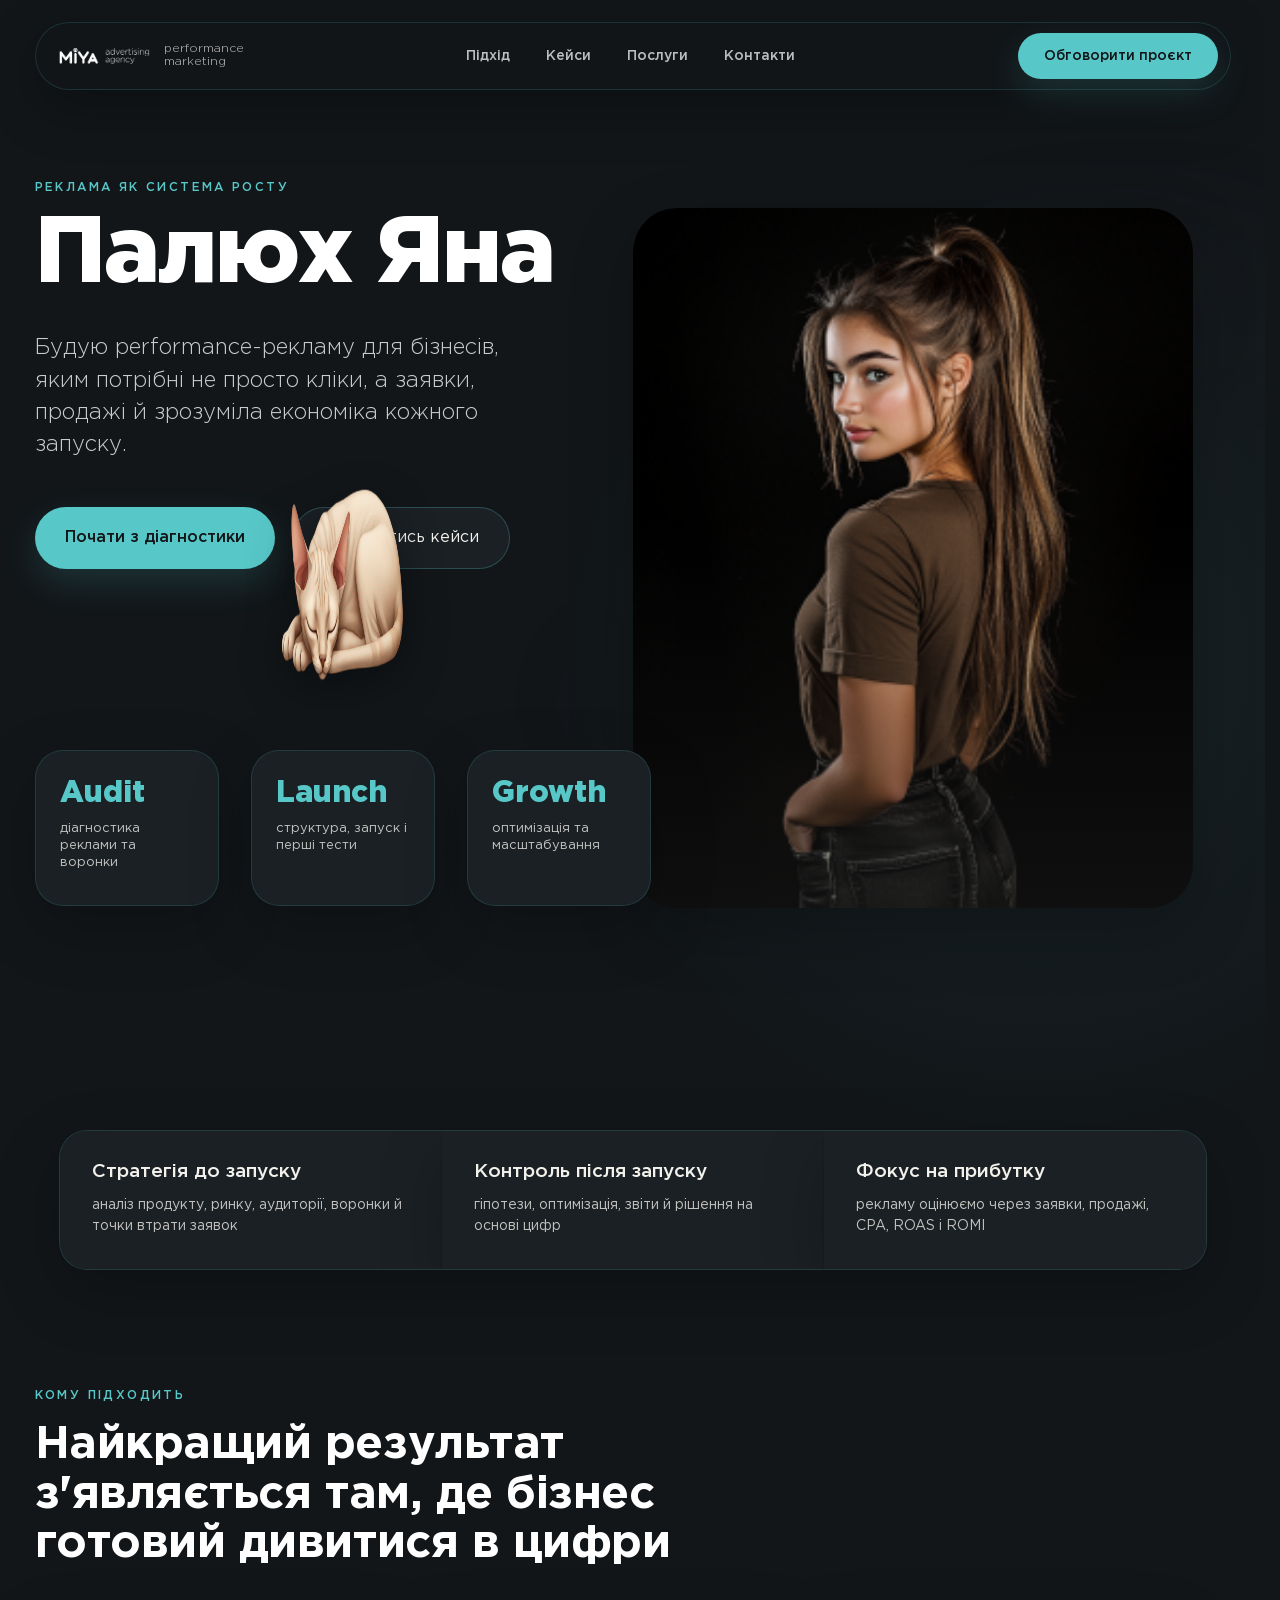
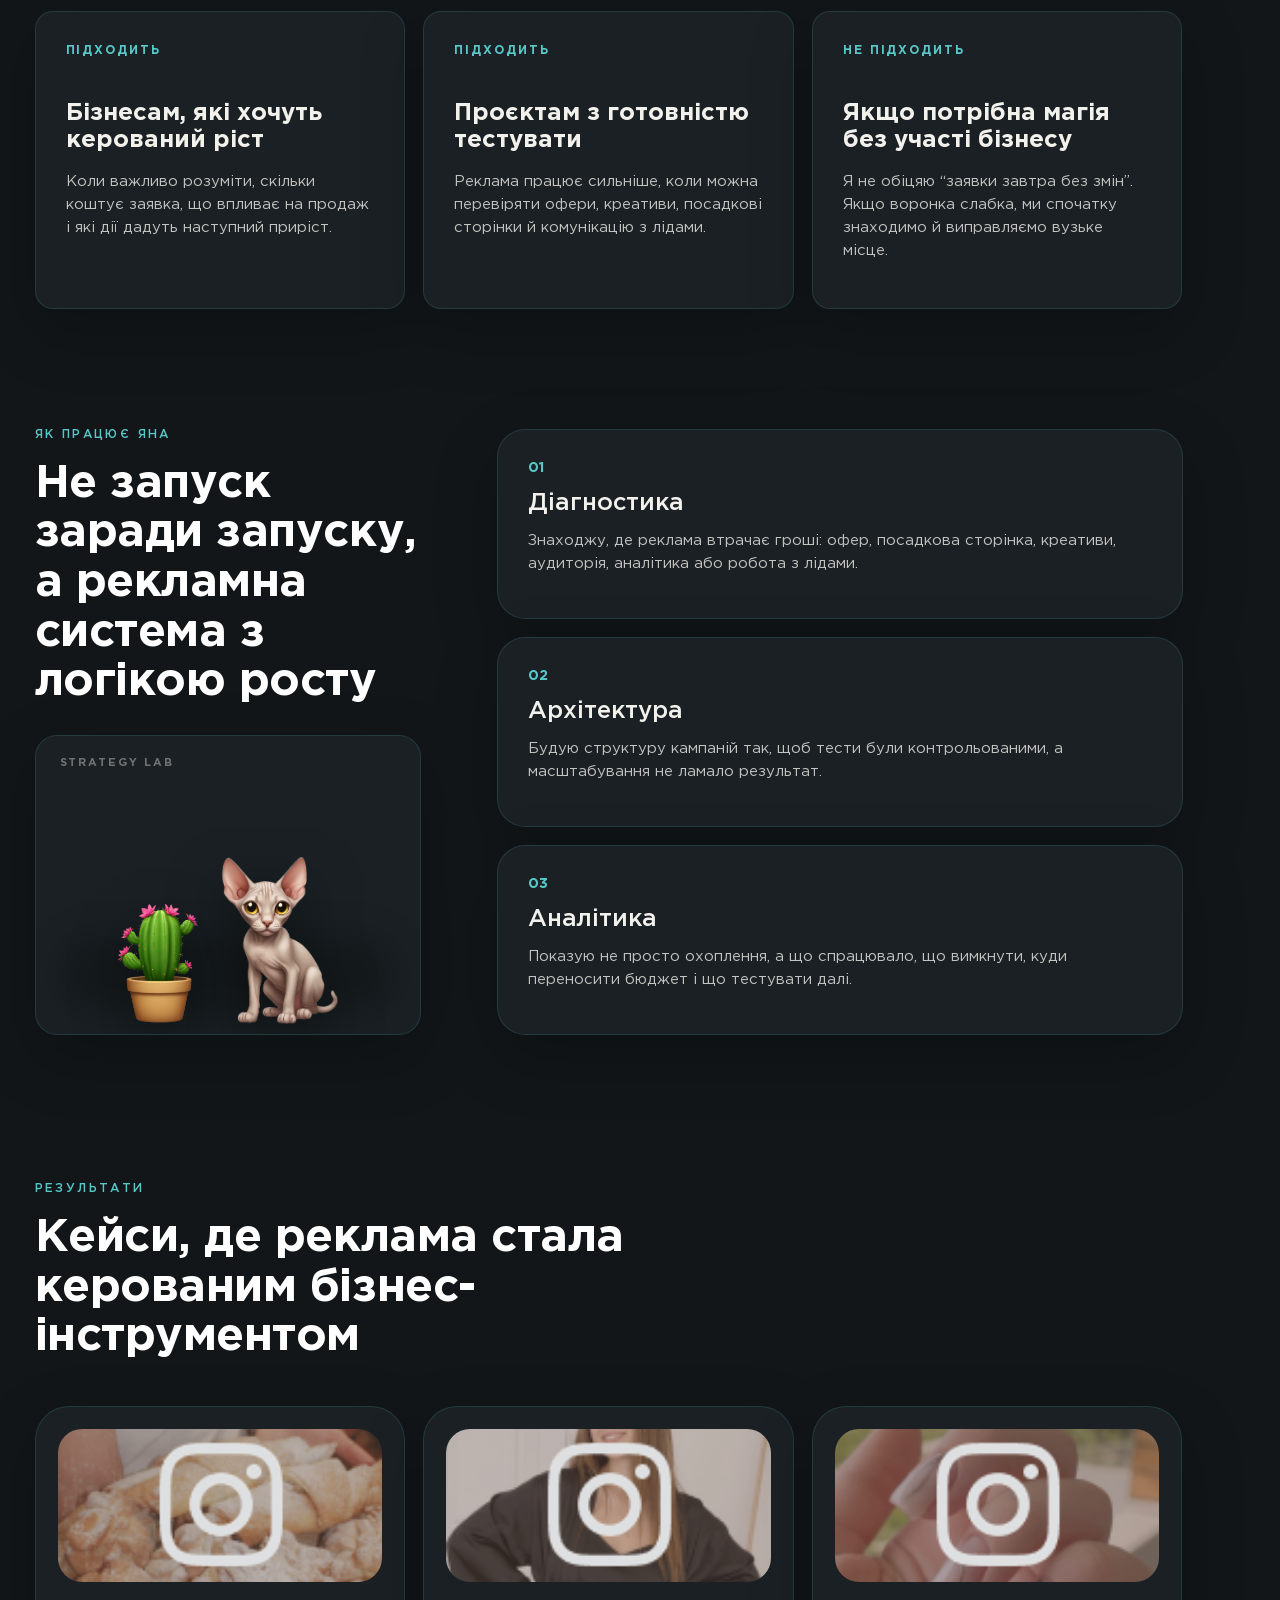
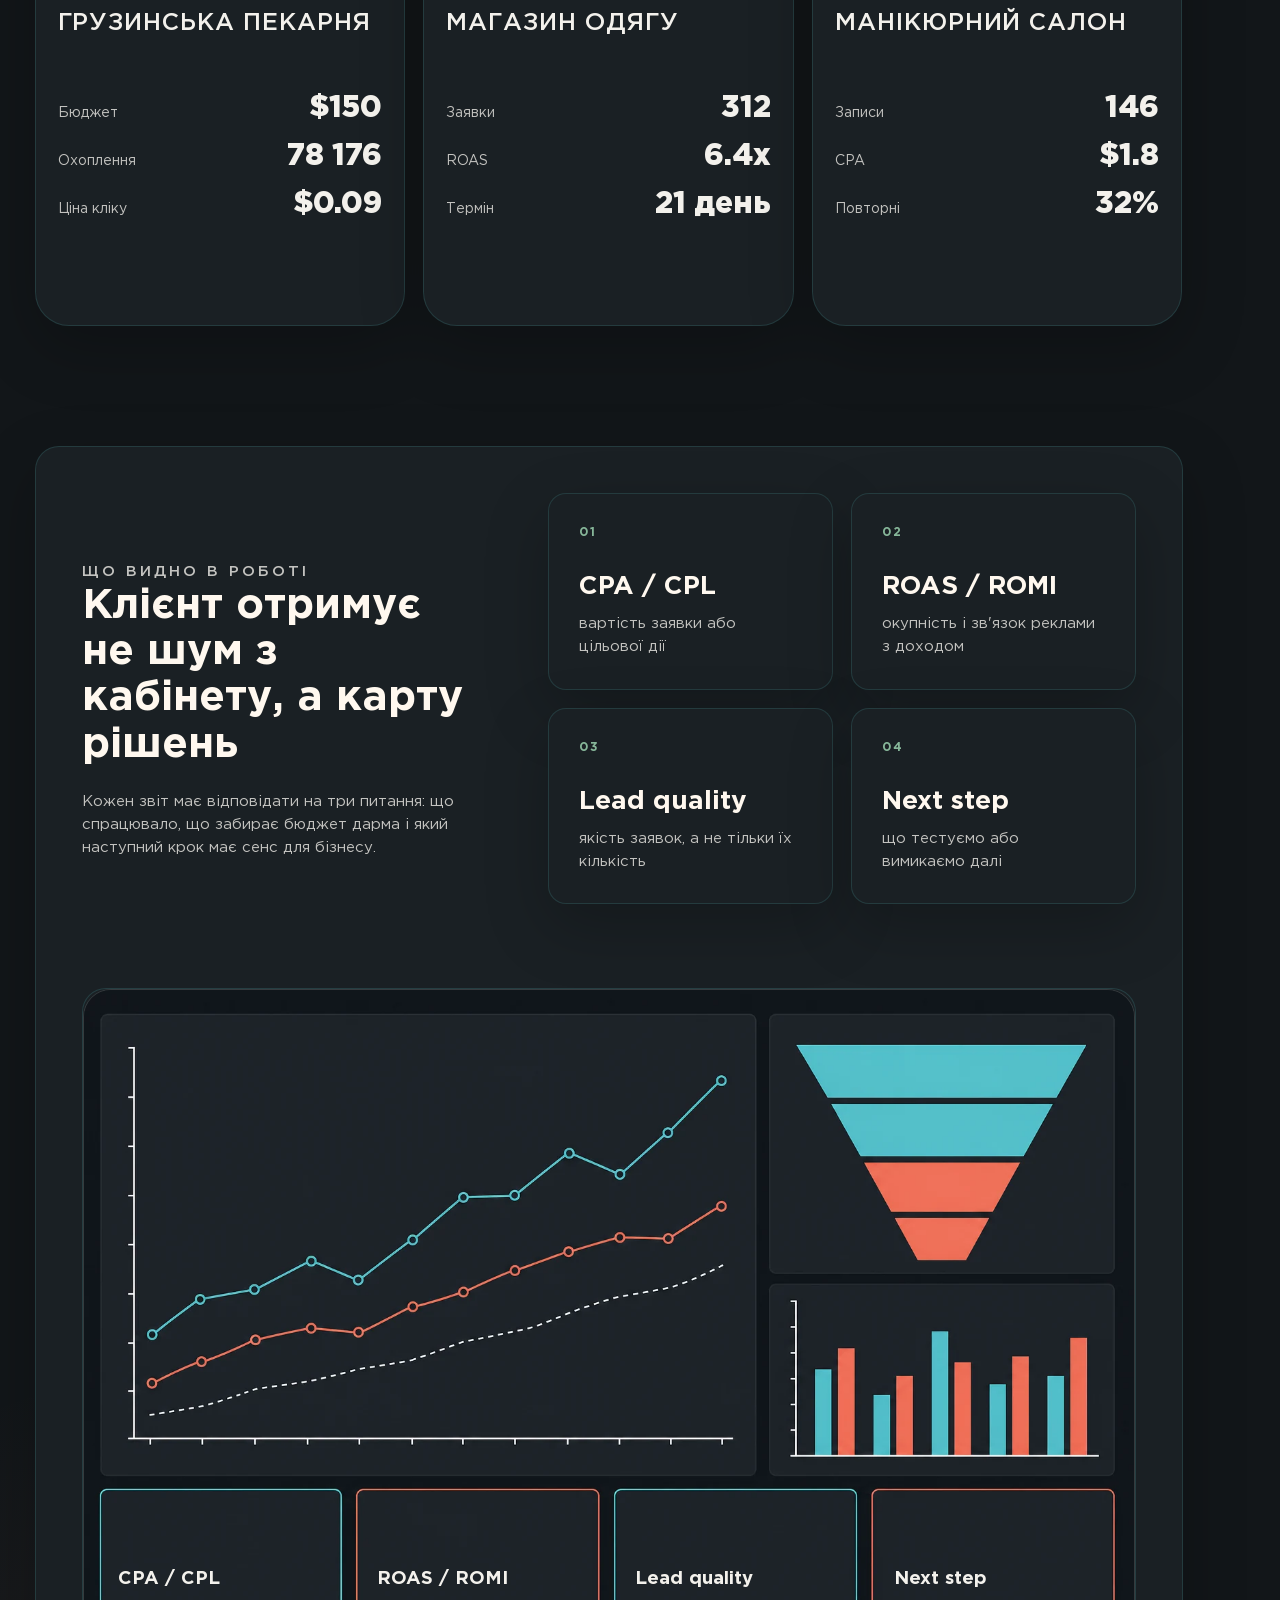
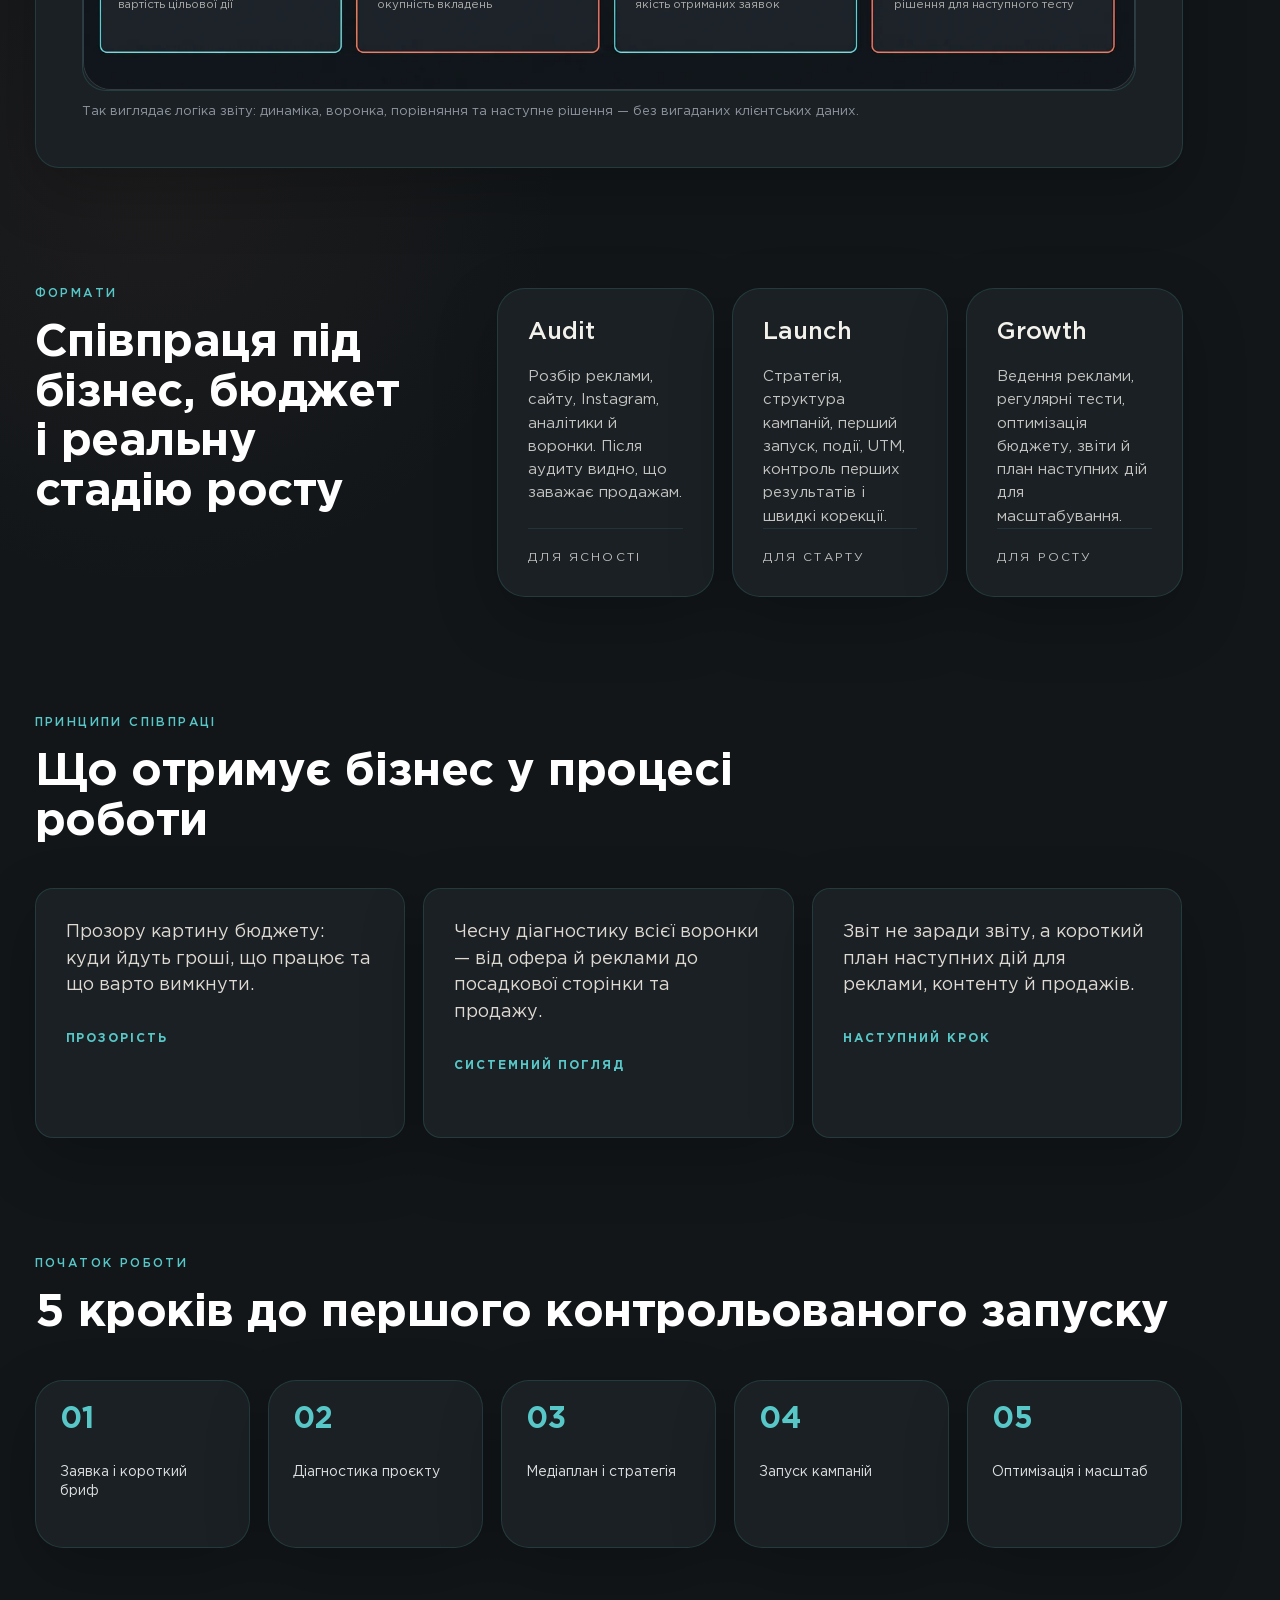
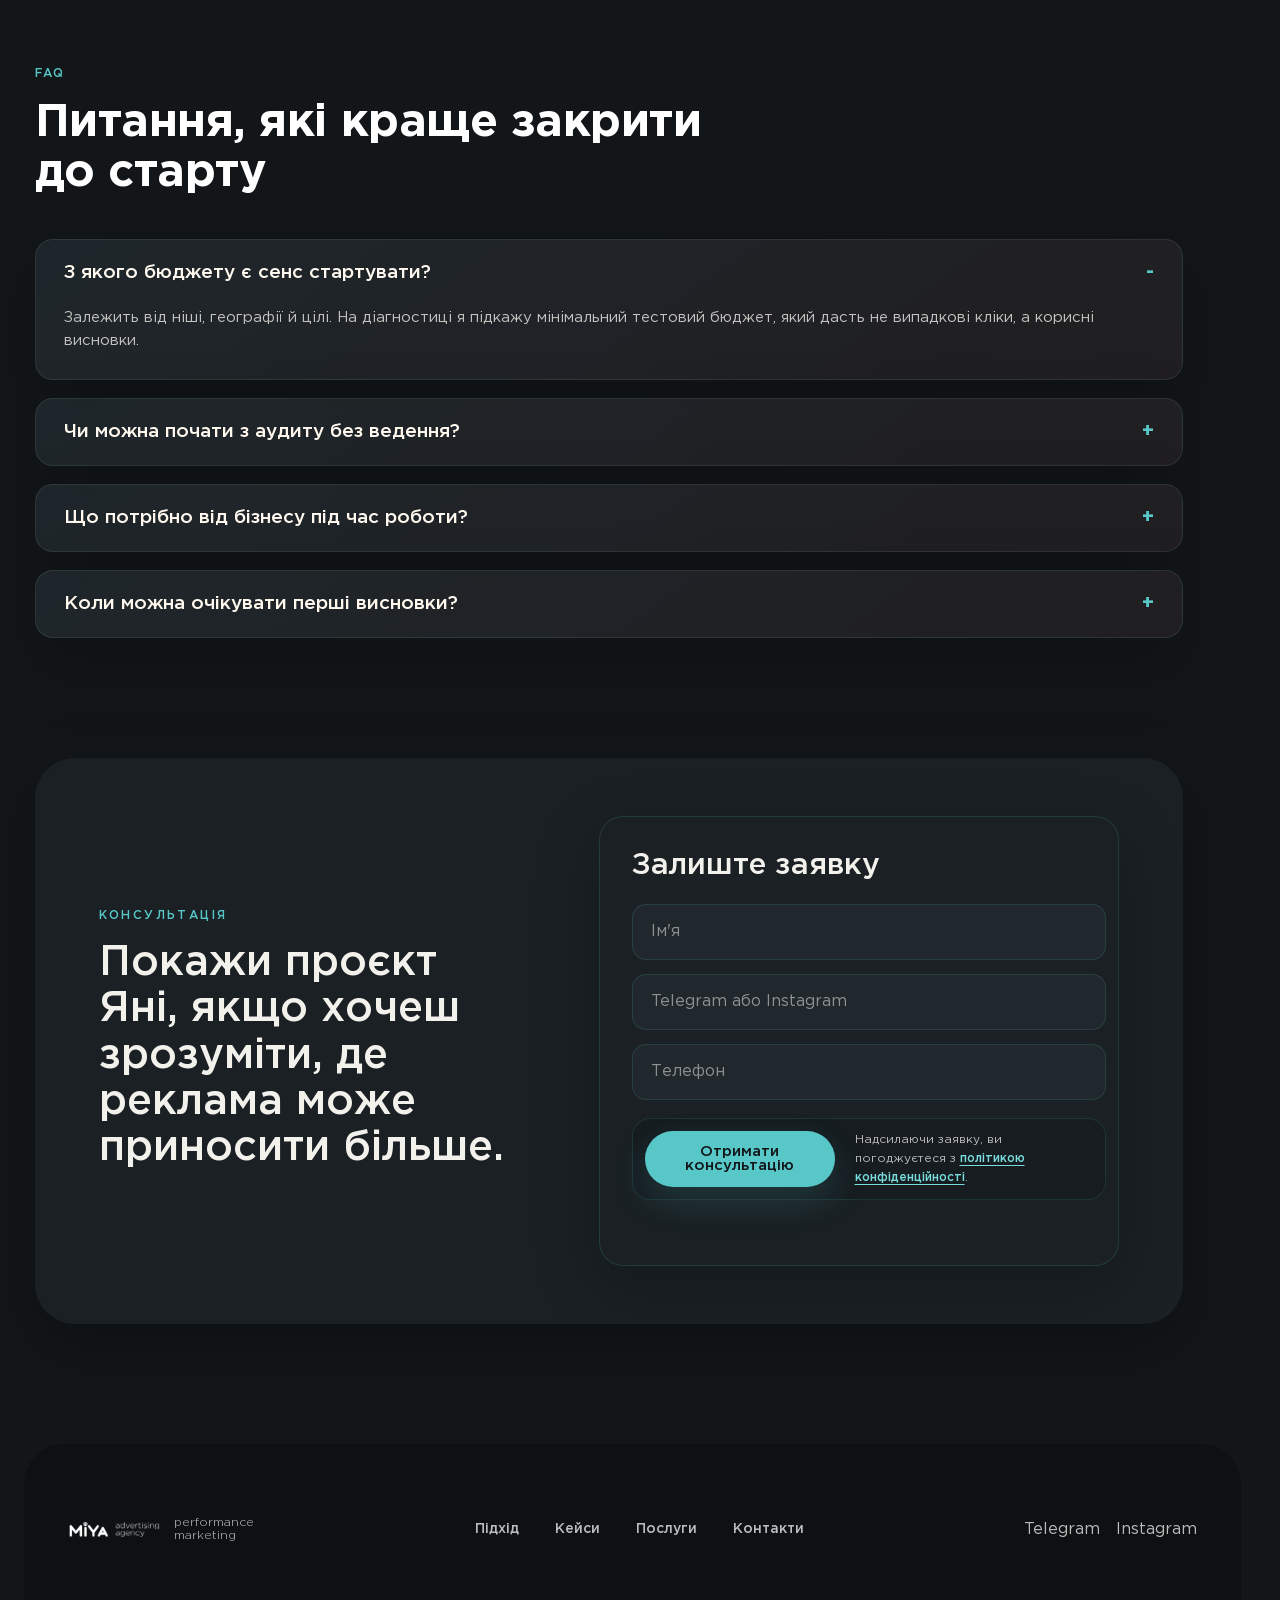
==== commit f5c0a7fd: "improve mobile UX and page stability" ====
--- a/index.html
+++ b/index.html
@@ -9,13 +9,27 @@
     <meta property="og:locale" content="uk_UA" />
     <meta property="og:title" content="Палюх Яна — performance-маркетинг для бізнесу" />
     <meta property="og:description" content="Стратегія, запуск і аналітика реклами з фокусом на заявки, продажі та економіку бізнесу." />
-    <meta property="og:image" content="https://denysignatenko.github.io/MiYa/assets/analytics-visual.webp" />
+    <meta property="og:image" content="https://denysignatenko.github.io/MiYa/assets/social-preview.png" />
+    <meta property="og:image:width" content="1731" />
+    <meta property="og:image:height" content="909" />
+    <meta property="og:image:alt" content="Стратегія performance-маркетингу: шлях від аналітики до росту" />
+    <meta name="twitter:card" content="summary_large_image" />
+    <meta name="twitter:image" content="https://denysignatenko.github.io/MiYa/assets/social-preview.png" />
     <meta property="og:url" content="https://denysignatenko.github.io/MiYa/" />
     <link rel="canonical" href="https://denysignatenko.github.io/MiYa/" />
-    <link rel="icon" type="image/webp" href="./assets/logo.webp" />
+    <link rel="icon" type="image/svg+xml" href="./assets/favicon.svg" />
+    <link rel="apple-touch-icon" href="./assets/favicon.svg" />
+    <link rel="manifest" href="./site.webmanifest" />
+    <link rel="preload" as="image" href="./assets/portrait-wide.webp" fetchpriority="high" />
     <title>Палюх Яна - performance-маркетинг для бізнесу</title>
-    <link rel="stylesheet" href="./styles.css" />
+    <link rel="preload" href="./assets/fonts/GothamPro.woff2" as="font" type="font/woff2" crossorigin />
+    <link rel="preload" href="./assets/fonts/GothamPro-Bold.woff2" as="font" type="font/woff2" crossorigin />
+    <link rel="stylesheet" href="./styles/base.css" />
+    <link rel="stylesheet" href="./styles/theme.css" />
+    <link rel="stylesheet" href="./styles/motion.css" />
+    <link rel="stylesheet" href="./styles/components.css" />
     <script src="./motion.js" defer></script>
+    <script src="./site-ui.js" defer></script>
     <script type="application/ld+json">
       {
         "@context": "https://schema.org",
@@ -32,7 +46,7 @@
   <body>
     <header class="site-header">
       <a class="brand" href="./index.html" aria-label="Палюх Яна">
-        <img src="./assets/logo.webp" alt="" />
+        <img src="./assets/logo.webp" alt="" width="224" height="37" decoding="async" />
         <span>performance<br />marketing</span>
       </a>
       <nav aria-label="Навігація">
@@ -59,8 +73,8 @@
           <span>performance</span>
           <span>2026</span>
         </div>
-        <img class="planet planet-a" src="./assets/planet.webp" alt="" />
-        <img class="planet planet-b" src="./assets/planet-glow.webp" alt="" />
+        <img class="planet planet-a" src="./assets/planet.webp" alt="" width="215" height="215" decoding="async" />
+        <img class="planet planet-b" src="./assets/planet-glow.webp" alt="" width="332" height="332" decoding="async" />
 
         <div class="hero-copy">
           <p class="eyebrow">Реклама як система росту</p>
@@ -76,7 +90,7 @@
 
         <div class="hero-visual">
           <div class="portrait-frame">
-            <img src="./assets/portrait-wide.webp" alt="Портрет Палюх Яни" />
+            <img src="./assets/portrait-wide.webp" alt="Портрет Палюх Яни" width="326" height="326" decoding="async" fetchpriority="high" />
           </div>
         </div>
 
@@ -85,7 +99,7 @@
           <span>діагностика реклами та воронки</span>
         </div>
         <div class="metric-card metric-card-b">
-          <img src="./assets/cat-sleeping.webp" alt="" aria-hidden="true" />
+          <img src="./assets/cat-sleeping.webp" alt="" aria-hidden="true" width="461" height="461" decoding="async" />
           <strong>Launch</strong>
           <span>структура, запуск і перші тести</span>
         </div>
@@ -140,8 +154,8 @@
           <h2>Не запуск заради запуску, а рекламна система з логікою росту</h2>
           <div class="approach-visual" aria-hidden="true">
             <span>strategy lab</span>
-            <img class="approach-cactus" src="./assets/cactus-cooperation.webp" alt="" loading="lazy" />
-            <img class="approach-cat" src="./assets/cat-sphynx.webp" alt="" loading="lazy" />
+            <img class="approach-cactus" src="./assets/cactus-cooperation.webp" alt="" loading="lazy" width="272" height="272" decoding="async" />
+            <img class="approach-cat" src="./assets/cat-sphynx.webp" alt="" loading="lazy" width="461" height="461" decoding="async" />
           </div>
         </div>
         <div class="approach-list">
@@ -170,7 +184,7 @@
         </div>
         <div class="case-grid">
           <article class="case-card">
-            <img src="./assets/case-bakery.webp" alt="Грузинська пекарня" loading="lazy" />
+            <img src="./assets/case-bakery.webp" alt="Грузинська пекарня" loading="lazy" width="153" height="153" decoding="async" />
             <h3>Грузинська пекарня</h3>
             <dl>
               <div><dt>Бюджет</dt><dd>$150</dd></div>
@@ -179,7 +193,7 @@
             </dl>
           </article>
           <article class="case-card featured">
-            <img src="./assets/case-clothes.webp" alt="Магазин одягу" loading="lazy" />
+            <img src="./assets/case-clothes.webp" alt="Магазин одягу" loading="lazy" width="153" height="153" decoding="async" />
             <h3>Магазин одягу</h3>
             <dl>
               <div><dt>Заявки</dt><dd>312</dd></div>
@@ -188,7 +202,7 @@
             </dl>
           </article>
           <article class="case-card">
-            <img src="./assets/case-nails.webp" alt="Манікюрний салон" loading="lazy" />
+            <img src="./assets/case-nails.webp" alt="Манікюрний салон" loading="lazy" width="153" height="153" decoding="async" />
             <h3>Манікюрний салон</h3>
             <dl>
               <div><dt>Записи</dt><dd>146</dd></div>
@@ -213,7 +227,7 @@
         </div>
         <figure class="analytics-visual">
           <div class="analytics-dashboard">
-            <img src="./assets/analytics-visual-v2.webp" alt="Аналітична панель із графіком динаміки, воронкою та порівнянням показників" width="1536" height="1024" loading="lazy" />
+            <img src="./assets/analytics-visual-v2.webp" alt="Аналітична панель із графіком динаміки, воронкою та порівнянням показників" width="1536" height="1024" loading="lazy" decoding="async" />
             <div class="analytics-labels" aria-label="Ключові показники у звіті">
               <article><strong>CPA / CPL</strong><span>вартість цільової дії</span></article>
               <article><strong>ROAS / ROMI</strong><span>окупність вкладень</span></article>
@@ -323,13 +337,14 @@
             <button type="submit">Отримати консультацію</button>
             <small id="form-privacy">Надсилаючи заявку, ви погоджуєтеся з <a href="./privacy.html">політикою конфіденційності</a>.</small>
           </div>
+          <p class="form-status" aria-live="polite" aria-atomic="true"></p>
         </form>
       </section>
     </main>
 
     <footer class="site-footer">
       <a class="brand" href="./index.html" aria-label="Палюх Яна">
-        <img src="./assets/logo.webp" alt="" />
+        <img src="./assets/logo.webp" alt="" width="224" height="37" decoding="async" />
         <span>performance<br />marketing</span>
       </a>
       <nav>
--- a/styles/base.css
+++ b/styles/base.css
@@ -0,0 +1,2753 @@
+:root {
+  font-synthesis: none;
+}
+
+@font-face {
+  font-family: "Gotham Pro";
+  src: url("../assets/fonts/GothamPro-Light.woff2") format("woff2");
+  font-weight: 300;
+  font-style: normal;
+  font-display: swap;
+}
+
+@font-face {
+  font-family: "Gotham Pro";
+  src: url("../assets/fonts/GothamPro.woff2") format("woff2");
+  font-weight: 400;
+  font-style: normal;
+  font-display: swap;
+}
+
+@font-face {
+  font-family: "Gotham Pro";
+  src: url("../assets/fonts/GothamPro-Medium.woff2") format("woff2");
+  font-weight: 500 650;
+  font-style: normal;
+  font-display: swap;
+}
+
+@font-face {
+  font-family: "Gotham Pro";
+  src: url("../assets/fonts/GothamPro-Bold.woff2") format("woff2");
+  font-weight: 700;
+  font-style: normal;
+  font-display: swap;
+}
+
+@font-face {
+  font-family: "Gotham Pro";
+  src: url("../assets/fonts/GothamPro-Black.woff2") format("woff2");
+  font-weight: 800 900;
+  font-style: normal;
+  font-display: swap;
+}
+
+:root {
+  --bg: #202020;
+  --panel: #272626;
+  --panel-soft: rgba(255, 255, 255, 0.055);
+  --text: #ffffff;
+  --muted: rgba(255, 255, 255, 0.62);
+  --faint: rgba(255, 255, 255, 0.38);
+  --blue: #4f97c7;
+  --deep-blue: #1661ad;
+  --violet: #4f5be3;
+  --plum: #3f2752;
+  --rose: #a37a62;
+  --warm: #8f5c51;
+  --grad: linear-gradient(43.15deg, #4f97c7 22.39%, #4f5be3 81.28%);
+  --grad-warm: linear-gradient(28.33deg, #1661ad -2.2%, #3f2752 25.59%, #8f5c51 96.67%);
+  --wrap: 1196px;
+}
+
+* {
+  box-sizing: border-box;
+}
+
+html {
+  scroll-behavior: smooth;
+  background: var(--bg);
+  overflow-x: clip;
+}
+
+body {
+  min-width: 320px;
+  margin: 0;
+  background:
+    radial-gradient(circle at 70% 9%, rgba(79, 91, 227, 0.14), transparent 34rem),
+    radial-gradient(circle at 20% 19%, rgba(22, 97, 173, 0.13), transparent 30rem),
+    radial-gradient(circle at 58% 52%, rgba(143, 92, 81, 0.15), transparent 36rem),
+    var(--bg);
+  color: var(--text);
+  font-family: "Gotham Pro", ui-sans-serif, system-ui, -apple-system, BlinkMacSystemFont, "Segoe UI", sans-serif;
+  overflow-x: clip;
+}
+
+img {
+  display: block;
+  max-width: 100%;
+}
+
+a {
+  color: inherit;
+  text-decoration: none;
+}
+
+@keyframes fade-rise {
+  from {
+    opacity: 0;
+    transform: translateY(18px);
+  }
+
+  to {
+    opacity: 1;
+    transform: translateY(0);
+  }
+}
+
+@keyframes soft-float {
+  0%,
+  100% {
+    transform: translateY(0);
+  }
+
+  50% {
+    transform: translateY(-10px);
+  }
+}
+
+@keyframes glow-pulse {
+  0%,
+  100% {
+    opacity: 0.72;
+  }
+
+  50% {
+    opacity: 1;
+  }
+}
+
+button,
+input {
+  font: inherit;
+}
+
+.site-header,
+.site-footer,
+main > section,
+.trusted-strip {
+  width: var(--wrap);
+  max-width: calc(100% - 48px);
+  margin-inline: auto;
+}
+
+.site-header {
+  position: relative;
+  z-index: 50;
+  height: 68px;
+  display: flex;
+  align-items: center;
+  justify-content: space-between;
+  margin-top: 22px;
+  border: 1px solid rgba(255, 255, 255, 0.075);
+  border-radius: 999px;
+  padding: 0 12px 0 22px;
+  background: rgba(32, 32, 32, 0.72);
+  backdrop-filter: blur(22px);
+  box-shadow: 0 18px 50px rgba(0, 0, 0, 0.28);
+  animation: fade-rise 520ms ease both;
+}
+
+.brand {
+  display: inline-flex;
+  align-items: center;
+  gap: 14px;
+  flex: 0 0 auto;
+}
+
+.brand img {
+  width: 92px;
+  height: auto;
+}
+
+.brand span {
+  color: rgba(255, 255, 255, 0.64);
+  font-size: 12px;
+  line-height: 1.08;
+  font-weight: 300;
+}
+
+.site-header nav,
+.site-footer nav {
+  display: flex;
+  align-items: center;
+  gap: 36px;
+  color: rgba(255, 255, 255, 0.72);
+  font-size: 14px;
+  font-weight: 500;
+}
+
+.site-header nav a,
+.site-footer nav a {
+  transition: color 180ms ease, background 180ms ease, transform 180ms ease;
+}
+
+.site-header nav a:hover,
+.site-footer nav a:hover {
+  color: #fff;
+  transform: translateY(-1px);
+}
+
+.site-header nav a[aria-current="page"],
+.site-footer nav a[aria-current="page"] {
+  color: #fff;
+}
+
+.site-header nav a[aria-current="page"] {
+  border-radius: 999px;
+  padding: 9px 14px;
+  background: rgba(255, 255, 255, 0.08);
+}
+
+.mobile-menu {
+  display: none;
+}
+
+.mobile-menu summary {
+  list-style: none;
+}
+
+.mobile-menu summary::-webkit-details-marker {
+  display: none;
+}
+
+.header-cta,
+.primary,
+.contact button,
+.site-footer > a:last-child {
+  display: inline-flex;
+  align-items: center;
+  justify-content: center;
+  min-height: 46px;
+  border: 0;
+  border-radius: 999px;
+  background: var(--grad);
+  color: #fff;
+  font-weight: 600;
+  box-shadow: 0 12px 34px rgba(79, 91, 227, 0.28);
+  cursor: pointer;
+  transition: transform 220ms ease, box-shadow 220ms ease, filter 220ms ease;
+}
+
+.header-cta:hover,
+.primary:hover,
+.contact button:hover,
+.contact-page-form button:hover,
+.site-footer > a:last-child:hover {
+  transform: translateY(-2px);
+  box-shadow: 0 18px 42px rgba(79, 91, 227, 0.38);
+  filter: saturate(1.08);
+}
+
+.header-cta:active,
+.primary:active,
+.contact button:active,
+.contact-page-form button:active,
+.site-footer > a:last-child:active {
+  transform: translateY(0);
+}
+
+.header-cta {
+  padding: 0 26px;
+  font-size: 14px;
+}
+
+.hero {
+  position: relative;
+  min-height: 920px;
+  padding-top: 92px;
+}
+
+.side-mark {
+  position: absolute;
+  left: -88px;
+  top: 220px;
+  display: flex;
+  flex-direction: column;
+  gap: 38px;
+  color: rgba(255, 255, 255, 0.13);
+  font-size: 12px;
+  line-height: 1;
+  letter-spacing: 0.42em;
+  text-transform: uppercase;
+  pointer-events: none;
+}
+
+.side-mark span {
+  writing-mode: vertical-rl;
+  transform: rotate(180deg);
+}
+
+.planet {
+  position: absolute;
+  pointer-events: none;
+  user-select: none;
+  border-radius: 999px;
+  animation: glow-pulse 6s ease-in-out infinite;
+}
+
+.planet-a {
+  right: -170px;
+  top: 92px;
+  width: 440px;
+  opacity: 0.32;
+  filter: blur(12px);
+}
+
+.planet-b {
+  left: 420px;
+  top: 440px;
+  width: 380px;
+  opacity: 0.24;
+  filter: blur(22px);
+}
+
+.hero-copy {
+  position: relative;
+  z-index: 4;
+  width: 558px;
+  animation: fade-rise 620ms ease 80ms both;
+}
+
+.eyebrow {
+  margin: 0 0 18px;
+  color: rgba(255, 255, 255, 0.58);
+  font-size: 12px;
+  line-height: 1;
+  letter-spacing: 0.2em;
+  text-transform: uppercase;
+  font-weight: 600;
+}
+
+.hero h1 {
+  margin: 0;
+  color: #fff;
+  font-size: 94px;
+  line-height: 0.92;
+  letter-spacing: -0.02em;
+  font-weight: 800;
+}
+
+.hero-subtitle {
+  width: 474px;
+  margin: 34px 0 0;
+  color: rgba(255, 255, 255, 0.78);
+  font-size: 22px;
+  line-height: 1.46;
+  font-weight: 300;
+}
+
+.hero-actions {
+  display: flex;
+  align-items: center;
+  gap: 18px;
+  margin-top: 46px;
+}
+
+.primary,
+.secondary {
+  min-width: 204px;
+  min-height: 62px;
+  padding: 0 30px;
+  font-size: 16px;
+}
+
+.secondary {
+  display: inline-flex;
+  align-items: center;
+  justify-content: center;
+  border: 1px solid rgba(255, 255, 255, 0.13);
+  border-radius: 999px;
+  color: rgba(255, 255, 255, 0.76);
+  background: rgba(255, 255, 255, 0.04);
+  transition: transform 220ms ease, border-color 220ms ease, background 220ms ease;
+}
+
+.secondary:hover {
+  transform: translateY(-2px);
+  border-color: rgba(255, 255, 255, 0.3);
+  background: rgba(255, 255, 255, 0.08);
+}
+
+.hero-visual {
+  position: absolute;
+  right: -10px;
+  top: 118px;
+  z-index: 3;
+  width: 600px;
+  height: 780px;
+}
+
+.portrait-frame {
+  position: absolute;
+  inset: 0 0 auto auto;
+  width: 560px;
+  height: 700px;
+  border-radius: 44px;
+  overflow: hidden;
+  background: #111;
+  box-shadow:
+    0 26px 80px rgba(0, 0, 0, 0.42),
+    0 0 0 1px rgba(255, 255, 255, 0.075);
+  transition: transform 320ms ease, box-shadow 320ms ease;
+}
+
+.portrait-frame:hover {
+  transform: translateY(-6px) scale(1.01);
+  box-shadow:
+    0 38px 110px rgba(0, 0, 0, 0.44),
+    0 0 0 1px rgba(255, 255, 255, 0.1);
+}
+
+.portrait-frame::before {
+  content: "";
+  position: absolute;
+  inset: 0;
+  z-index: 2;
+  background: linear-gradient(180deg, transparent 45%, rgba(32, 32, 32, 0.48) 100%);
+}
+
+.portrait-frame img {
+  width: 100%;
+  height: 100%;
+  object-fit: cover;
+  object-position: center top;
+  transition: transform 520ms ease;
+}
+
+.portrait-frame:hover img {
+  transform: scale(1.035);
+}
+
+.metric-card {
+  position: absolute;
+  z-index: 6;
+  width: 184px;
+  min-height: 128px;
+  display: flex;
+  flex-direction: column;
+  justify-content: center;
+  gap: 12px;
+  border: 1px solid rgba(255, 255, 255, 0.08);
+  border-radius: 28px;
+  padding: 22px;
+  background: rgba(255, 255, 255, 0.055);
+  backdrop-filter: blur(18px);
+  box-shadow: 0 20px 44px rgba(0, 0, 0, 0.24);
+  transition: transform 240ms ease, box-shadow 240ms ease, filter 240ms ease;
+}
+
+.metric-card:hover {
+  transform: translateY(-6px);
+  box-shadow: 0 24px 60px rgba(0, 0, 0, 0.28);
+  filter: saturate(1.08);
+}
+
+.metric-card img {
+  position: absolute;
+  z-index: 2;
+  pointer-events: none;
+  user-select: none;
+  filter: drop-shadow(0 14px 22px rgba(0, 0, 0, 0.34));
+  animation: soft-float 5.6s ease-in-out infinite;
+}
+
+.metric-card strong {
+  position: relative;
+  z-index: 3;
+  font-size: 34px;
+  line-height: 0.95;
+  font-weight: 800;
+}
+
+.metric-card span {
+  position: relative;
+  z-index: 3;
+  color: var(--muted);
+  font-size: 13px;
+  line-height: 1.26;
+  font-weight: 400;
+}
+
+.metric-card-a {
+  left: 0;
+  bottom: 104px;
+}
+
+.metric-card-b {
+  left: 216px;
+  bottom: 104px;
+}
+
+.metric-card-b img {
+  left: 50%;
+  bottom: 80px;
+  width: 140px;
+  translate: -50% 0;
+}
+
+.metric-card-c {
+  left: 432px;
+  bottom: 104px;
+}
+
+.trusted-strip {
+  display: grid;
+  grid-template-columns: repeat(3, 1fr);
+  gap: 1px;
+  margin-top: -16px;
+  border: 1px solid rgba(255, 255, 255, 0.075);
+  border-radius: 28px;
+  overflow: hidden;
+  background: rgba(255, 255, 255, 0.075);
+}
+
+.trusted-strip div {
+  min-height: 138px;
+  padding: 30px 32px;
+  background: rgba(255, 255, 255, 0.035);
+  transition: background 220ms ease, transform 220ms ease;
+}
+
+.trusted-strip div:hover {
+  background: rgba(255, 255, 255, 0.055);
+  transform: translateY(-2px);
+}
+
+.trusted-strip strong {
+  display: block;
+  margin-bottom: 12px;
+  font-size: 19px;
+  line-height: 1.18;
+  font-weight: 600;
+}
+
+.trusted-strip span {
+  color: var(--muted);
+  font-size: 14px;
+  line-height: 1.45;
+}
+
+main > section:not(.hero) {
+  margin-top: 112px;
+  animation: fade-rise 620ms ease both;
+}
+
+.approach {
+  position: relative;
+  min-height: 640px;
+  overflow: visible;
+}
+
+.approach-cat {
+  position: absolute;
+  left: 72px;
+  bottom: 20px;
+  z-index: 1;
+  width: 300px;
+  pointer-events: none;
+  user-select: none;
+  filter: drop-shadow(0 18px 28px rgba(0, 0, 0, 0.38));
+  animation: soft-float 6.2s ease-in-out infinite;
+}
+
+.approach-cactus {
+  position: absolute;
+  left: 0;
+  bottom: 20px;
+  z-index: 2;
+  width: 200px;
+  pointer-events: none;
+  user-select: none;
+  filter: drop-shadow(0 18px 28px rgba(0, 0, 0, 0.34));
+  animation: soft-float 5.8s ease-in-out infinite;
+}
+
+.approach .section-heading,
+.approach .approach-list {
+  position: relative;
+  z-index: 2;
+}
+
+.section-grid {
+  display: grid;
+  grid-template-columns: 386px 1fr;
+  gap: 80px;
+  align-items: start;
+}
+
+.section-heading h2 {
+  margin: 0;
+  color: #fff;
+  font-size: 46px;
+  line-height: 1.08;
+  letter-spacing: -0.01em;
+  font-weight: 700;
+}
+
+.approach-list,
+.service-grid {
+  display: grid;
+  gap: 18px;
+}
+
+.approach-list article,
+.service-grid article {
+  min-height: 190px;
+  border: 1px solid rgba(255, 255, 255, 0.075);
+  border-radius: 28px;
+  padding: 30px;
+  background:
+    linear-gradient(28.33deg, rgba(22, 97, 173, 0.17) -2.2%, rgba(63, 39, 82, 0.22) 25.59%, rgba(143, 92, 81, 0.18) 96.67%),
+    rgba(255, 255, 255, 0.035);
+  transition: transform 240ms ease, box-shadow 240ms ease, filter 240ms ease;
+}
+
+.approach-list article:hover,
+.service-grid article:hover,
+.method-grid article:hover,
+.workflow li:hover,
+.package-grid article:hover,
+.included-list article:hover,
+.case-method-grid article:hover,
+.after-contact li:hover,
+.process li:hover,
+.service-process li:hover,
+.diagnostic-list div:hover,
+.contact-channel-list article:hover {
+  transform: translateY(-6px);
+  box-shadow: 0 26px 68px rgba(0, 0, 0, 0.24);
+  filter: saturate(1.06);
+}
+
+.service-grid article {
+  border: 0;
+  background: var(--grad-warm);
+}
+
+.service-grid article:nth-child(2) {
+  background: linear-gradient(45deg, rgba(27, 96, 169, 1) 0%, rgba(118, 78, 92, 1) 52%, rgba(90, 121, 165, 1) 99%);
+}
+
+.service-grid article:nth-child(3) {
+  background: linear-gradient(23.65deg, rgba(33, 80, 255, 1) 1%, rgba(137, 88, 81, 1) 100%);
+}
+
+.approach-list span {
+  color: var(--blue);
+  font-size: 14px;
+  font-weight: 700;
+}
+
+.approach-list h3,
+.service-grid h3,
+.case-card h3,
+.contact h2,
+.contact h3 {
+  margin: 14px 0 12px;
+  font-size: 24px;
+  line-height: 1.14;
+  font-weight: 650;
+}
+
+.approach-list p,
+.service-grid p {
+  margin: 0;
+  color: var(--muted);
+  font-size: 15px;
+  line-height: 1.55;
+}
+
+.cases {
+  position: relative;
+}
+
+.cases .section-heading {
+  width: 640px;
+  margin-bottom: 44px;
+}
+
+.case-grid {
+  display: grid;
+  grid-template-columns: repeat(3, 1fr);
+  gap: 34px;
+}
+
+.case-card {
+  min-height: 520px;
+  border: 0;
+  border-radius: 34px;
+  padding: 22px;
+  background: linear-gradient(3.71deg, rgba(163, 122, 98, 1) 0%, rgba(79, 91, 227, 1) 100%);
+  box-shadow: 0 20px 54px rgba(0, 0, 0, 0.22);
+  transition: transform 260ms ease, box-shadow 260ms ease, filter 260ms ease;
+}
+
+.case-card:hover {
+  transform: translateY(-8px);
+  box-shadow: 0 32px 82px rgba(0, 0, 0, 0.34);
+  filter: saturate(1.08);
+}
+
+.case-card.featured {
+  background: linear-gradient(3.71deg, rgba(79, 151, 199, 1) 0%, rgba(79, 91, 227, 1) 100%);
+}
+
+.case-card:nth-child(3) {
+  background: linear-gradient(23.65deg, rgba(33, 80, 255, 1) 1%, rgba(137, 88, 81, 1) 100%);
+}
+
+.case-card > img {
+  width: 100%;
+  aspect-ratio: 1.18 / 1;
+  object-fit: cover;
+  border-radius: 24px;
+  opacity: 0.86;
+  transition: transform 520ms ease, opacity 260ms ease;
+}
+
+.case-card:hover > img {
+  transform: scale(1.035);
+  opacity: 0.95;
+}
+
+.case-card h3 {
+  min-height: 56px;
+  margin-top: 28px;
+  text-transform: uppercase;
+  letter-spacing: 0.04em;
+}
+
+.case-card dl {
+  display: grid;
+  gap: 18px;
+  margin: 28px 0 0;
+}
+
+.case-card dl div {
+  display: flex;
+  align-items: baseline;
+  justify-content: space-between;
+  gap: 20px;
+}
+
+.case-card dt {
+  color: var(--muted);
+  font-size: 14px;
+}
+
+.case-card dd {
+  margin: 0;
+  font-size: 30px;
+  line-height: 1;
+  font-weight: 800;
+}
+
+.service-grid {
+  grid-template-columns: repeat(3, 1fr);
+}
+
+.service-grid article {
+  display: flex;
+  min-height: 290px;
+  flex-direction: column;
+}
+
+.service-grid article span {
+  margin-top: auto;
+  color: rgba(255, 255, 255, 0.52);
+  font-size: 12px;
+  letter-spacing: 0.18em;
+  text-transform: uppercase;
+}
+
+.process ol {
+  display: grid;
+  grid-template-columns: repeat(5, 1fr);
+  gap: 18px;
+  padding: 0;
+  margin: 42px 0 0;
+  list-style: none;
+}
+
+.process li {
+  min-height: 168px;
+  border-radius: 28px;
+  padding: 24px;
+  background: linear-gradient(51.34deg, rgba(27, 96, 169, 1) 0%, rgba(143, 92, 81, 1) 100%);
+  transition: transform 240ms ease, box-shadow 240ms ease, filter 240ms ease;
+}
+
+.process li:nth-child(2) {
+  background: linear-gradient(45deg, rgba(27, 96, 169, 1) 0%, rgba(118, 78, 92, 1) 52%, rgba(90, 121, 165, 1) 99%);
+}
+
+.process li:nth-child(3) {
+  background: linear-gradient(3.71deg, rgba(163, 122, 98, 1) 0%, rgba(79, 91, 227, 1) 100%);
+}
+
+.process li:nth-child(4) {
+  background: linear-gradient(3.71deg, rgba(79, 151, 199, 1) 0%, rgba(79, 91, 227, 1) 100%);
+}
+
+.process li:nth-child(5) {
+  background: linear-gradient(23.65deg, rgba(33, 80, 255, 1) 1%, rgba(137, 88, 81, 1) 100%);
+}
+
+.process li span {
+  display: block;
+  margin-bottom: 28px;
+  font-size: 30px;
+  line-height: 1;
+  font-weight: 700;
+}
+
+.process li p {
+  margin: 0;
+  color: rgba(255, 255, 255, 0.86);
+  font-size: 14px;
+  line-height: 1.38;
+}
+
+.contact {
+  position: relative;
+  display: grid;
+  grid-template-columns: 1fr 520px;
+  gap: 76px;
+  align-items: center;
+  margin-bottom: 96px;
+  border-radius: 40px;
+  padding: 58px 64px;
+  background:
+    radial-gradient(circle at 36% 66%, rgba(22, 97, 173, 0.28), transparent 23rem),
+    linear-gradient(43.15deg, rgba(163, 122, 98, 0.82) 22.39%, rgba(79, 91, 227, 0.72) 81.28%);
+  overflow: hidden;
+}
+
+.contact-copy {
+  position: relative;
+  z-index: 2;
+}
+
+.contact h2 {
+  max-width: 560px;
+  margin: 0;
+  font-size: 42px;
+  line-height: 1.1;
+}
+
+.contact form {
+  position: relative;
+  z-index: 2;
+  display: grid;
+  gap: 14px;
+  border-radius: 30px;
+  padding: 36px;
+  background: rgba(32, 32, 32, 0.36);
+  backdrop-filter: blur(18px);
+  box-shadow: 0 24px 58px rgba(0, 0, 0, 0.24);
+}
+
+.contact h3 {
+  margin: 0 0 10px;
+  text-align: center;
+}
+
+.contact input {
+  width: 100%;
+  height: 52px;
+  border: 1px solid rgba(255, 255, 255, 0.14);
+  border-radius: 10px;
+  padding: 0 18px;
+  background: rgba(255, 255, 255, 0.14);
+  color: #fff;
+  outline: none;
+}
+
+.contact input::placeholder {
+  color: rgba(255, 255, 255, 0.64);
+}
+
+.contact button {
+  min-height: 56px;
+  margin-top: 14px;
+  font-size: 15px;
+}
+
+.site-footer {
+  display: flex;
+  align-items: center;
+  justify-content: space-between;
+  min-height: 172px;
+  border-radius: 40px 40px 0 0;
+  padding: 0 44px;
+  background: #151416;
+}
+
+.site-footer > a:last-child {
+  min-height: 44px;
+  padding: 0 22px;
+  font-size: 14px;
+}
+
+.approach-page {
+  padding-top: 0;
+}
+
+.approach-hero {
+  position: relative;
+  min-height: 850px;
+  padding-top: 92px;
+}
+
+.approach-planet-a {
+  right: -130px;
+  top: 120px;
+  width: 420px;
+  opacity: 0.3;
+  filter: blur(14px);
+}
+
+.approach-planet-b {
+  left: 390px;
+  top: 430px;
+  width: 360px;
+  opacity: 0.24;
+  filter: blur(22px);
+}
+
+.approach-hero-copy {
+  position: relative;
+  z-index: 4;
+  width: 660px;
+}
+
+.approach-hero h1 {
+  margin: 0;
+  color: #fff;
+  font-size: 78px;
+  line-height: 0.98;
+  letter-spacing: 0;
+  font-weight: 800;
+}
+
+.approach-hero-copy > p:not(.eyebrow) {
+  width: 560px;
+  margin: 34px 0 0;
+  color: rgba(255, 255, 255, 0.76);
+  font-size: 21px;
+  line-height: 1.5;
+  font-weight: 300;
+}
+
+.approach-hero-copy .primary {
+  margin-top: 46px;
+}
+
+.approach-hero-panel {
+  position: absolute;
+  right: 0;
+  top: 96px;
+  z-index: 3;
+  width: 430px;
+  min-height: 520px;
+  border-radius: 38px;
+  padding: 42px;
+  background:
+    radial-gradient(circle at 80% 22%, rgba(79, 151, 199, 0.28), transparent 16rem),
+    linear-gradient(28.33deg, rgba(22, 97, 173, 0.92) -2.2%, rgba(63, 39, 82, 0.9) 25.59%, rgba(143, 92, 81, 0.92) 96.67%);
+  box-shadow: 0 26px 70px rgba(0, 0, 0, 0.3);
+  overflow: hidden;
+  transition: transform 260ms ease, box-shadow 260ms ease, filter 260ms ease;
+}
+
+.approach-hero-panel:hover,
+.services-hero-card:hover,
+.contacts-card:hover,
+.not-found-card:hover,
+.report-card:hover,
+.report-visual:hover,
+.cases-insight:hover,
+.service-principles:hover,
+.contacts-note:hover {
+  transform: translateY(-6px);
+  box-shadow: 0 30px 78px rgba(0, 0, 0, 0.28);
+  filter: saturate(1.05);
+}
+
+.approach-hero-panel > span {
+  display: inline-flex;
+  width: 58px;
+  height: 58px;
+  align-items: center;
+  justify-content: center;
+  border-radius: 999px;
+  background: rgba(255, 255, 255, 0.12);
+  color: #fff;
+  font-size: 20px;
+  font-weight: 700;
+}
+
+.approach-hero-panel h2 {
+  margin: 0 0 22px;
+  font-size: 36px;
+  line-height: 1.08;
+  font-weight: 700;
+}
+
+.approach-hero-panel p {
+  margin: 0;
+  max-width: 330px;
+  color: rgba(255, 255, 255, 0.72);
+  font-size: 18px;
+  line-height: 1.48;
+}
+
+.approach-hero-panel img {
+  position: absolute;
+  right: -20px;
+  bottom: 0;
+  width: 200px;
+  filter: drop-shadow(0 18px 28px rgba(0, 0, 0, 0.34));
+  animation: soft-float 5.8s ease-in-out infinite;
+}
+
+.method-stack,
+.workflow,
+.reporting {
+  position: relative;
+}
+
+.method-stack .section-heading,
+.workflow .section-heading {
+  width: 690px;
+  margin-bottom: 44px;
+}
+
+.method-grid {
+  display: grid;
+  grid-template-columns: repeat(4, 1fr);
+  gap: 18px;
+}
+
+.method-grid article {
+  min-height: 300px;
+  border-radius: 30px;
+  padding: 28px;
+  background: var(--grad-warm);
+  box-shadow: 0 20px 54px rgba(0, 0, 0, 0.18);
+  transition: transform 240ms ease, box-shadow 240ms ease, filter 240ms ease;
+}
+
+.method-grid article:nth-child(2) {
+  background: linear-gradient(45deg, rgba(27, 96, 169, 1) 0%, rgba(118, 78, 92, 1) 52%, rgba(90, 121, 165, 1) 99%);
+}
+
+.method-grid article:nth-child(3) {
+  background: linear-gradient(3.71deg, rgba(79, 151, 199, 1) 0%, rgba(79, 91, 227, 1) 100%);
+}
+
+.method-grid article:nth-child(4) {
+  background: linear-gradient(23.65deg, rgba(33, 80, 255, 1) 1%, rgba(137, 88, 81, 1) 100%);
+}
+
+.method-grid span,
+.workflow li span {
+  display: block;
+  color: rgba(255, 255, 255, 0.66);
+  font-size: 14px;
+  font-weight: 700;
+  letter-spacing: 0.12em;
+}
+
+.method-grid h3 {
+  margin: 78px 0 16px;
+  font-size: 25px;
+  line-height: 1.12;
+  font-weight: 650;
+}
+
+.method-grid p {
+  margin: 0;
+  color: rgba(255, 255, 255, 0.76);
+  font-size: 15px;
+  line-height: 1.5;
+}
+
+.diagnostic {
+  display: grid;
+  grid-template-columns: 430px 1fr;
+  gap: 78px;
+  align-items: start;
+}
+
+.diagnostic-copy h2 {
+  margin: 0;
+  font-size: 48px;
+  line-height: 1.08;
+  font-weight: 700;
+  letter-spacing: -0.01em;
+}
+
+.diagnostic-copy p:not(.eyebrow) {
+  margin: 28px 0 0;
+  color: var(--muted);
+  font-size: 17px;
+  line-height: 1.58;
+}
+
+.diagnostic-list {
+  display: grid;
+  grid-template-columns: repeat(2, 1fr);
+  gap: 18px;
+}
+
+.diagnostic-list div {
+  min-height: 190px;
+  border-radius: 28px;
+  padding: 28px;
+  background: rgba(255, 255, 255, 0.055);
+  box-shadow: 0 20px 54px rgba(0, 0, 0, 0.16);
+  transition: transform 240ms ease, box-shadow 240ms ease, filter 240ms ease;
+}
+
+.diagnostic-list span {
+  color: var(--blue);
+  font-size: 15px;
+  font-weight: 700;
+}
+
+.diagnostic-list p {
+  margin: 44px 0 0;
+  color: rgba(255, 255, 255, 0.82);
+  font-size: 18px;
+  line-height: 1.36;
+  font-weight: 500;
+}
+
+.workflow ol {
+  display: grid;
+  grid-template-columns: repeat(5, 1fr);
+  gap: 18px;
+  padding: 0;
+  margin: 0;
+  list-style: none;
+}
+
+.workflow li {
+  min-height: 310px;
+  border-radius: 30px;
+  padding: 26px;
+  background: linear-gradient(51.34deg, rgba(27, 96, 169, 1) 0%, rgba(143, 92, 81, 1) 100%);
+  transition: transform 240ms ease, box-shadow 240ms ease, filter 240ms ease;
+}
+
+.workflow li:nth-child(2) {
+  background: linear-gradient(45deg, rgba(27, 96, 169, 1) 0%, rgba(118, 78, 92, 1) 52%, rgba(90, 121, 165, 1) 99%);
+}
+
+.workflow li:nth-child(3) {
+  background: linear-gradient(3.71deg, rgba(163, 122, 98, 1) 0%, rgba(79, 91, 227, 1) 100%);
+}
+
+.workflow li:nth-child(4) {
+  background: linear-gradient(3.71deg, rgba(79, 151, 199, 1) 0%, rgba(79, 91, 227, 1) 100%);
+}
+
+.workflow li:nth-child(5) {
+  background: linear-gradient(23.65deg, rgba(33, 80, 255, 1) 1%, rgba(137, 88, 81, 1) 100%);
+}
+
+.workflow strong {
+  display: block;
+  margin-top: 54px;
+  font-size: 22px;
+  line-height: 1.12;
+}
+
+.workflow p {
+  margin: 16px 0 0;
+  color: rgba(255, 255, 255, 0.76);
+  font-size: 14px;
+  line-height: 1.46;
+}
+
+.reporting {
+  display: grid;
+  grid-template-columns: 1fr 390px;
+  gap: 38px;
+  align-items: stretch;
+}
+
+.report-card {
+  border-radius: 36px;
+  padding: 48px;
+  background: rgba(255, 255, 255, 0.052);
+  box-shadow: 0 24px 64px rgba(0, 0, 0, 0.16);
+  transition: transform 260ms ease, box-shadow 260ms ease, filter 260ms ease;
+}
+
+.report-card h2 {
+  width: 650px;
+  margin: 0 0 32px;
+  font-size: 44px;
+  line-height: 1.08;
+}
+
+.report-card ul {
+  display: grid;
+  grid-template-columns: repeat(2, minmax(0, 1fr));
+  gap: 16px 30px;
+  margin: 0;
+  padding: 0;
+  list-style: none;
+}
+
+.report-card li {
+  color: var(--muted);
+  font-size: 16px;
+  line-height: 1.45;
+}
+
+.report-card li::before {
+  content: "";
+  display: inline-block;
+  width: 9px;
+  height: 9px;
+  margin-right: 10px;
+  border-radius: 999px;
+  background: var(--blue);
+  box-shadow: 0 0 12px rgba(79, 151, 199, 0.8);
+}
+
+.report-visual {
+  position: relative;
+  min-height: 430px;
+  border-radius: 36px;
+  padding: 34px;
+  background: var(--grad-warm);
+  overflow: hidden;
+  transition: transform 260ms ease, box-shadow 260ms ease, filter 260ms ease;
+}
+
+.report-visual img {
+  position: absolute;
+  right: -60px;
+  bottom: -55px;
+  width: 250px;
+  filter: drop-shadow(0 18px 28px rgba(0, 0, 0, 0.34));
+  animation: soft-float 5.8s ease-in-out infinite;
+}
+
+.report-visual div {
+  position: relative;
+  z-index: 2;
+}
+
+.report-visual strong {
+  display: block;
+  font-size: 62px;
+  line-height: 0.92;
+}
+
+.report-visual span {
+  display: block;
+  width: 250px;
+  margin-top: 18px;
+  color: rgba(255, 255, 255, 0.76);
+  font-size: 15px;
+  line-height: 1.42;
+}
+
+.cases-page {
+  padding-top: 0;
+}
+
+.cases-hero {
+  position: relative;
+  min-height: 720px;
+  padding-top: 92px;
+}
+
+.cases-planet-a {
+  right: -155px;
+  top: 96px;
+  width: 420px;
+  opacity: 0.28;
+  filter: blur(14px);
+}
+
+.cases-planet-b {
+  left: 330px;
+  top: 360px;
+  width: 360px;
+  opacity: 0.22;
+  filter: blur(22px);
+}
+
+.cases-hero-copy {
+  position: relative;
+  z-index: 3;
+  width: 720px;
+}
+
+.cases-hero h1 {
+  margin: 0;
+  color: #fff;
+  font-size: 82px;
+  line-height: 0.98;
+  letter-spacing: 0;
+  font-weight: 800;
+}
+
+.cases-hero-copy > p:not(.eyebrow) {
+  width: 590px;
+  margin: 34px 0 0;
+  color: rgba(255, 255, 255, 0.76);
+  font-size: 21px;
+  line-height: 1.5;
+  font-weight: 300;
+}
+
+.cases-hero-stats {
+  position: absolute;
+  right: 0;
+  top: 96px;
+  z-index: 3;
+  display: grid;
+  grid-template-columns: repeat(2, 178px);
+  gap: 16px;
+}
+
+.cases-hero-stats article {
+  min-height: 178px;
+  border-radius: 28px;
+  padding: 26px 22px;
+  background: var(--grad-warm);
+  box-shadow: 0 20px 54px rgba(0, 0, 0, 0.2);
+  transition: transform 240ms ease, box-shadow 240ms ease, filter 240ms ease;
+}
+
+.cases-hero-stats article:hover {
+  transform: translateY(-6px);
+  box-shadow: 0 26px 68px rgba(0, 0, 0, 0.24);
+  filter: saturate(1.06);
+}
+
+.cases-hero-stats article:nth-child(2) {
+  background: linear-gradient(3.71deg, rgba(79, 151, 199, 1) 0%, rgba(79, 91, 227, 1) 100%);
+}
+
+.cases-hero-stats article:nth-child(3) {
+  background: linear-gradient(23.65deg, rgba(33, 80, 255, 1) 1%, rgba(137, 88, 81, 1) 100%);
+}
+
+.cases-hero-stats article:nth-child(4) {
+  background: linear-gradient(45deg, rgba(27, 96, 169, 1) 0%, rgba(118, 78, 92, 1) 52%, rgba(90, 121, 165, 1) 99%);
+}
+
+.cases-hero-stats strong {
+  display: block;
+  font-size: 40px;
+  line-height: 1;
+  font-weight: 800;
+}
+
+.cases-hero-stats span {
+  display: block;
+  margin-top: 16px;
+  color: rgba(255, 255, 255, 0.72);
+  font-size: 14px;
+  line-height: 1.35;
+}
+
+.case-showcase {
+  position: relative;
+}
+
+.case-showcase .section-heading {
+  width: 760px;
+  margin-bottom: 44px;
+}
+
+.case-grid-large {
+  align-items: stretch;
+}
+
+.case-card-large {
+  min-height: 640px;
+  padding: 24px;
+  overflow: hidden;
+}
+
+.case-card-large > img {
+  aspect-ratio: 1 / 0.86;
+  border-radius: 26px;
+}
+
+.case-card-content > p {
+  margin: 26px 0 0;
+  color: rgba(255, 255, 255, 0.62);
+  font-size: 13px;
+  font-weight: 700;
+  letter-spacing: 0.14em;
+  text-transform: uppercase;
+}
+
+.case-card-large h3 {
+  min-height: 64px;
+  margin-top: 14px;
+}
+
+.case-card-large dl {
+  gap: 20px;
+  margin-top: 30px;
+}
+
+.case-method {
+  display: grid;
+  grid-template-columns: 460px 1fr;
+  gap: 70px;
+  align-items: start;
+}
+
+.case-method-copy h2,
+.cases-insight h2 {
+  margin: 0;
+  font-size: 46px;
+  line-height: 1.08;
+  font-weight: 700;
+}
+
+.case-method-copy p:not(.eyebrow),
+.cases-insight p:not(.eyebrow) {
+  margin: 28px 0 0;
+  color: var(--muted);
+  font-size: 17px;
+  line-height: 1.58;
+}
+
+.case-method-grid {
+  display: grid;
+  grid-template-columns: repeat(2, 1fr);
+  gap: 18px;
+}
+
+.case-method-grid article {
+  min-height: 210px;
+  border-radius: 30px;
+  padding: 28px;
+  background: linear-gradient(51.34deg, rgba(27, 96, 169, 0.88) 0%, rgba(143, 92, 81, 0.88) 100%);
+  box-shadow: 0 20px 54px rgba(0, 0, 0, 0.16);
+  transition: transform 240ms ease, box-shadow 240ms ease, filter 240ms ease;
+}
+
+.case-method-grid article:nth-child(2) {
+  background: linear-gradient(45deg, rgba(27, 96, 169, 0.88) 0%, rgba(118, 78, 92, 0.86) 52%, rgba(90, 121, 165, 0.86) 99%);
+}
+
+.case-method-grid article:nth-child(3) {
+  background: linear-gradient(3.71deg, rgba(163, 122, 98, 0.88) 0%, rgba(79, 91, 227, 0.86) 100%);
+}
+
+.case-method-grid article:nth-child(4) {
+  background: linear-gradient(23.65deg, rgba(33, 80, 255, 0.84) 1%, rgba(137, 88, 81, 0.88) 100%);
+}
+
+.case-method-grid span {
+  color: rgba(255, 255, 255, 0.68);
+  font-size: 14px;
+  font-weight: 700;
+  letter-spacing: 0.12em;
+}
+
+.case-method-grid p {
+  margin: 58px 0 0;
+  color: rgba(255, 255, 255, 0.82);
+  font-size: 18px;
+  line-height: 1.36;
+  font-weight: 500;
+}
+
+.cases-insight {
+  position: relative;
+  min-height: 360px;
+  border-radius: 38px;
+  padding: 54px 420px 54px 54px;
+  background:
+    radial-gradient(circle at 82% 18%, rgba(79, 151, 199, 0.22), transparent 20rem),
+    linear-gradient(43.15deg, rgba(163, 122, 98, 0.92) 22.39%, rgba(79, 91, 227, 0.92) 81.28%);
+  overflow: hidden;
+  transition: transform 260ms ease, box-shadow 260ms ease, filter 260ms ease;
+}
+
+.cases-insight img {
+  position: absolute;
+  right: 80px;
+  bottom: 0;
+  width: 310px;
+  filter: drop-shadow(0 20px 34px rgba(0, 0, 0, 0.36));
+  animation: soft-float 6s ease-in-out infinite;
+}
+
+.services-page {
+  padding-top: 0;
+}
+
+.services-hero {
+  position: relative;
+  min-height: 790px;
+  padding-top: 92px;
+}
+
+.services-planet-a {
+  right: -130px;
+  top: 110px;
+  width: 430px;
+  opacity: 0.28;
+  filter: blur(14px);
+}
+
+.services-planet-b {
+  left: 440px;
+  top: 420px;
+  width: 340px;
+  opacity: 0.22;
+  filter: blur(22px);
+}
+
+.services-hero-copy {
+  position: relative;
+  z-index: 4;
+  width: 730px;
+}
+
+.services-hero h1 {
+  margin: 0;
+  color: #fff;
+  font-size: 82px;
+  line-height: 0.98;
+  letter-spacing: 0;
+  font-weight: 800;
+}
+
+.services-hero-copy > p:not(.eyebrow) {
+  width: 590px;
+  margin: 34px 0 0;
+  color: rgba(255, 255, 255, 0.76);
+  font-size: 21px;
+  line-height: 1.5;
+  font-weight: 300;
+}
+
+.services-hero-copy .primary {
+  margin-top: 46px;
+}
+
+.services-hero-card {
+  position: absolute;
+  right: 0;
+  top: 96px;
+  z-index: 3;
+  width: 360px;
+  min-height: 390px;
+  border-radius: 36px;
+  padding: 42px;
+  background:
+    radial-gradient(circle at 76% 20%, rgba(79, 151, 199, 0.28), transparent 15rem),
+    linear-gradient(43.15deg, rgba(163, 122, 98, 0.94) 22.39%, rgba(79, 91, 227, 0.94) 81.28%);
+  box-shadow: 0 24px 64px rgba(0, 0, 0, 0.2);
+  overflow: hidden;
+  transition: transform 260ms ease, box-shadow 260ms ease, filter 260ms ease;
+}
+
+.services-hero-card img {
+  position: absolute;
+  right: 15px;
+  bottom: -50px;
+  width: 200px;
+  filter: drop-shadow(0 18px 30px rgba(0, 0, 0, 0.36));
+  animation: soft-float 5.8s ease-in-out infinite;
+}
+
+.services-hero-card span {
+  display: block;
+  width: 230px;
+  color: rgba(255, 255, 255, 0.7);
+  font-size: 18px;
+  line-height: 1.42;
+}
+
+.services-hero-card strong {
+  display: block;
+  margin-top: 54px;
+  max-width: 280px;
+  font-size: 38px;
+  line-height: 0.95;
+}
+
+.service-packages .section-heading {
+  width: 740px;
+  margin-bottom: 44px;
+}
+
+.package-grid {
+  display: grid;
+  grid-template-columns: repeat(4, 1fr);
+  gap: 18px;
+}
+
+.package-grid article {
+  display: flex;
+  min-height: 430px;
+  flex-direction: column;
+  border-radius: 32px;
+  padding: 28px;
+  background: linear-gradient(51.34deg, rgba(27, 96, 169, 1) 0%, rgba(143, 92, 81, 1) 100%);
+  box-shadow: 0 20px 54px rgba(0, 0, 0, 0.2);
+  transition: transform 240ms ease, box-shadow 240ms ease, filter 240ms ease;
+}
+
+.package-grid article:nth-child(2) {
+  background: linear-gradient(45deg, rgba(27, 96, 169, 1) 0%, rgba(118, 78, 92, 1) 52%, rgba(90, 121, 165, 1) 99%);
+}
+
+.package-grid article:nth-child(3) {
+  background: linear-gradient(3.71deg, rgba(79, 151, 199, 1) 0%, rgba(79, 91, 227, 1) 100%);
+}
+
+.package-grid article:nth-child(4) {
+  background: linear-gradient(23.65deg, rgba(33, 80, 255, 1) 1%, rgba(137, 88, 81, 1) 100%);
+}
+
+.package-grid span {
+  color: rgba(255, 255, 255, 0.68);
+  font-size: 14px;
+  font-weight: 700;
+  letter-spacing: 0.12em;
+}
+
+.package-grid h3 {
+  margin: 72px 0 16px;
+  font-size: 34px;
+  line-height: 1;
+}
+
+.package-grid p {
+  margin: 0;
+  color: rgba(255, 255, 255, 0.78);
+  font-size: 15px;
+  line-height: 1.5;
+}
+
+.package-grid strong {
+  margin-top: auto;
+  color: rgba(255, 255, 255, 0.56);
+  font-size: 12px;
+  letter-spacing: 0.16em;
+  text-transform: uppercase;
+}
+
+.included-services {
+  display: grid;
+  grid-template-columns: 430px 1fr;
+  gap: 78px;
+  align-items: start;
+}
+
+.included-copy h2,
+.service-principles h2 {
+  margin: 0;
+  font-size: 46px;
+  line-height: 1.08;
+  font-weight: 700;
+}
+
+.included-copy p:not(.eyebrow),
+.service-principles p:not(.eyebrow) {
+  margin: 28px 0 0;
+  color: var(--muted);
+  font-size: 17px;
+  line-height: 1.58;
+}
+
+.included-list {
+  display: grid;
+  grid-template-columns: repeat(2, 1fr);
+  gap: 18px;
+}
+
+.included-list article {
+  min-height: 180px;
+  border-radius: 28px;
+  padding: 28px;
+  background: linear-gradient(51.34deg, rgba(27, 96, 169, 0.88) 0%, rgba(143, 92, 81, 0.88) 100%);
+  box-shadow: 0 20px 54px rgba(0, 0, 0, 0.16);
+  transition: transform 240ms ease, box-shadow 240ms ease, filter 240ms ease;
+}
+
+.included-list article:nth-child(4) {
+  background: linear-gradient(51.34deg, rgba(27, 96, 169, 0.88) 0%, rgba(143, 92, 81, 0.88) 100%);
+}
+
+.included-list article:nth-child(2),
+.included-list article:nth-child(5) {
+  background: linear-gradient(3.71deg, rgba(163, 122, 98, 0.88) 0%, rgba(79, 91, 227, 0.86) 100%);
+}
+
+.included-list article:nth-child(3),
+.included-list article:nth-child(6) {
+  background: linear-gradient(3.71deg, rgba(79, 151, 199, 0.88) 0%, rgba(79, 91, 227, 0.86) 100%);
+}
+
+.included-list span {
+  color: rgba(255, 255, 255, 0.66);
+  font-size: 14px;
+  font-weight: 700;
+  letter-spacing: 0.12em;
+}
+
+.included-list p {
+  margin: 42px 0 0;
+  color: rgba(255, 255, 255, 0.82);
+  font-size: 17px;
+  line-height: 1.38;
+  font-weight: 500;
+}
+
+.service-principles {
+  position: relative;
+  min-height: 390px;
+  border-radius: 38px;
+  padding: 56px 470px 56px 56px;
+  background:
+    radial-gradient(circle at 86% 10%, rgba(79, 151, 199, 0.22), transparent 19rem),
+    linear-gradient(28.33deg, rgba(22, 97, 173, 0.92) -2.2%, rgba(63, 39, 82, 0.9) 25.59%, rgba(143, 92, 81, 0.92) 96.67%);
+  overflow: hidden;
+  transition: transform 260ms ease, box-shadow 260ms ease, filter 260ms ease;
+}
+
+.service-principles img {
+  position: absolute;
+  right: 40px;
+  bottom: -15px;
+  width: 310px;
+  filter: drop-shadow(0 20px 34px rgba(0, 0, 0, 0.36));
+  animation: soft-float 5.8s ease-in-out infinite;
+}
+
+.service-process ol {
+  display: grid;
+  grid-template-columns: repeat(5, 1fr);
+  gap: 18px;
+  padding: 0;
+  margin: 42px 0 0;
+  list-style: none;
+}
+
+.service-process li {
+  min-height: 198px;
+  border-radius: 28px;
+  padding: 24px;
+  background: linear-gradient(51.34deg, rgba(27, 96, 169, 1) 0%, rgba(143, 92, 81, 1) 100%);
+  transition: transform 240ms ease, box-shadow 240ms ease, filter 240ms ease;
+}
+
+.service-process li:nth-child(2) {
+  background: linear-gradient(45deg, rgba(27, 96, 169, 1) 0%, rgba(118, 78, 92, 1) 52%, rgba(90, 121, 165, 1) 99%);
+}
+
+.service-process li:nth-child(3) {
+  background: linear-gradient(3.71deg, rgba(163, 122, 98, 1) 0%, rgba(79, 91, 227, 1) 100%);
+}
+
+.service-process li:nth-child(4) {
+  background: linear-gradient(3.71deg, rgba(79, 151, 199, 1) 0%, rgba(79, 91, 227, 1) 100%);
+}
+
+.service-process li:nth-child(5) {
+  background: linear-gradient(23.65deg, rgba(33, 80, 255, 1) 1%, rgba(137, 88, 81, 1) 100%);
+}
+
+.service-process li span {
+  display: block;
+  margin-bottom: 34px;
+  font-size: 30px;
+  line-height: 1;
+  font-weight: 700;
+}
+
+.service-process li p {
+  margin: 0;
+  color: rgba(255, 255, 255, 0.78);
+  font-size: 14px;
+  line-height: 1.44;
+}
+
+.contacts-page {
+  padding-top: 0;
+}
+
+.contacts-hero {
+  position: relative;
+  min-height: 720px;
+  padding-top: 92px;
+}
+
+.contacts-planet-a {
+  right: -140px;
+  top: 104px;
+  width: 430px;
+  opacity: 0.28;
+  filter: blur(14px);
+}
+
+.contacts-planet-b {
+  left: 390px;
+  top: 390px;
+  width: 350px;
+  opacity: 0.22;
+  filter: blur(22px);
+}
+
+.contacts-hero-copy {
+  position: relative;
+  z-index: 4;
+  width: 720px;
+}
+
+.contacts-hero h1 {
+  margin: 0;
+  color: #fff;
+  font-size: 82px;
+  line-height: 0.98;
+  letter-spacing: 0;
+  font-weight: 800;
+}
+
+.contacts-hero-copy > p:not(.eyebrow) {
+  width: 590px;
+  margin: 34px 0 0;
+  color: rgba(255, 255, 255, 0.76);
+  font-size: 21px;
+  line-height: 1.5;
+  font-weight: 300;
+}
+
+.contacts-card {
+  position: absolute;
+  right: 0;
+  top: 96px;
+  z-index: 3;
+  width: 390px;
+  min-height: 390px;
+  border-radius: 36px;
+  padding: 42px;
+  background:
+    radial-gradient(circle at 78% 18%, rgba(79, 151, 199, 0.24), transparent 14rem),
+    linear-gradient(28.33deg, rgba(22, 97, 173, 0.92) -2.2%, rgba(63, 39, 82, 0.9) 25.59%, rgba(143, 92, 81, 0.92) 96.67%);
+  box-shadow: 0 24px 64px rgba(0, 0, 0, 0.2);
+  overflow: hidden;
+  transition: transform 260ms ease, box-shadow 260ms ease, filter 260ms ease;
+}
+
+.contacts-card img {
+  position: absolute;
+  right: -18px;
+  bottom: -10px;
+  width: 200px;
+  filter: drop-shadow(0 18px 30px rgba(0, 0, 0, 0.36));
+  animation: soft-float 5.8s ease-in-out infinite;
+}
+
+.contacts-card p {
+  position: relative;
+  z-index: 2;
+  width: 270px;
+  margin: 0;
+  color: rgba(255, 255, 255, 0.82);
+  font-size: 20px;
+  line-height: 1.45;
+  font-weight: 500;
+}
+
+.contacts-form-section {
+  display: grid;
+  grid-template-columns: 430px 1fr;
+  gap: 78px;
+  align-items: start;
+  scroll-margin-top: 42px;
+}
+
+.contacts-info h2,
+.contacts-note h2 {
+  margin: 0;
+  font-size: 46px;
+  line-height: 1.08;
+  font-weight: 700;
+}
+
+.contact-channel-list {
+  display: grid;
+  gap: 16px;
+  margin-top: 34px;
+}
+
+.contact-channel-list article {
+  border-radius: 26px;
+  padding: 24px;
+  background: rgba(255, 255, 255, 0.055);
+  box-shadow: 0 20px 54px rgba(0, 0, 0, 0.16);
+  transition: transform 240ms ease, box-shadow 240ms ease, filter 240ms ease;
+}
+
+.contact-channel-list article:nth-child(2) {
+  background: linear-gradient(3.71deg, rgba(163, 122, 98, 0.88) 0%, rgba(79, 91, 227, 0.86) 100%);
+}
+
+.contact-channel-list article:nth-child(3) {
+  background: linear-gradient(3.71deg, rgba(79, 151, 199, 0.88) 0%, rgba(79, 91, 227, 0.86) 100%);
+}
+
+.contact-channel-list span {
+  display: block;
+  color: rgba(255, 255, 255, 0.58);
+  font-size: 12px;
+  letter-spacing: 0.16em;
+  text-transform: uppercase;
+}
+
+.contact-channel-list strong {
+  display: block;
+  margin-top: 12px;
+  font-size: 24px;
+  line-height: 1.1;
+}
+
+.contact-page-form {
+  min-height: 560px;
+  border-radius: 38px;
+  padding: 44px;
+  background:
+    radial-gradient(circle at 10% 74%, rgba(79, 151, 199, 0.24), transparent 16rem),
+    linear-gradient(43.15deg, rgba(163, 122, 98, 0.92) 22.39%, rgba(79, 91, 227, 0.92) 81.28%);
+  box-shadow: 0 24px 64px rgba(0, 0, 0, 0.18);
+}
+
+.contact-page-form h3 {
+  margin: 0 0 28px;
+  font-size: 34px;
+  line-height: 1.08;
+}
+
+.contact-page-form input,
+.contact-page-form textarea {
+  width: 100%;
+  min-height: 56px;
+  margin-bottom: 14px;
+  border: 0;
+  border-radius: 14px;
+  padding: 0 18px;
+  background: rgba(255, 255, 255, 0.18);
+  color: #fff;
+  outline: none;
+  transition: background 180ms ease, box-shadow 180ms ease, transform 180ms ease;
+}
+
+.contact input,
+.contact-page-form input,
+.contact-page-form textarea {
+  transition: background 180ms ease, box-shadow 180ms ease, transform 180ms ease;
+}
+
+.contact input:focus,
+.contact-page-form input:focus,
+.contact-page-form textarea:focus {
+  background: rgba(255, 255, 255, 0.24);
+  box-shadow: 0 0 0 2px rgba(79, 151, 199, 0.34), 0 12px 30px rgba(0, 0, 0, 0.14);
+  transform: translateY(-1px);
+}
+
+.contact-page-form textarea {
+  height: 132px;
+  padding-top: 18px;
+  resize: vertical;
+}
+
+.contact-page-form input::placeholder,
+.contact-page-form textarea::placeholder {
+  color: rgba(255, 255, 255, 0.62);
+}
+
+.contact-page-form button {
+  display: inline-flex;
+  min-width: 230px;
+  min-height: 58px;
+  align-items: center;
+  justify-content: center;
+  margin-top: 18px;
+  border: 0;
+  border-radius: 999px;
+  background: linear-gradient(43.15deg, #4f97c7 22.39%, #4f5be3 81.28%);
+  color: #fff;
+  font-weight: 600;
+  box-shadow: 0 12px 34px rgba(79, 91, 227, 0.28);
+  cursor: pointer;
+  transition: transform 220ms ease, box-shadow 220ms ease, filter 220ms ease;
+}
+
+.after-contact ol {
+  display: grid;
+  grid-template-columns: repeat(3, 1fr);
+  gap: 18px;
+  padding: 0;
+  margin: 42px 0 0;
+  list-style: none;
+}
+
+.after-contact li {
+  min-height: 210px;
+  border-radius: 30px;
+  padding: 28px;
+  background: linear-gradient(51.34deg, rgba(27, 96, 169, 1) 0%, rgba(143, 92, 81, 1) 100%);
+  transition: transform 240ms ease, box-shadow 240ms ease, filter 240ms ease;
+}
+
+.after-contact li:nth-child(2) {
+  background: linear-gradient(3.71deg, rgba(79, 151, 199, 1) 0%, rgba(79, 91, 227, 1) 100%);
+}
+
+.after-contact li:nth-child(3) {
+  background: linear-gradient(23.65deg, rgba(33, 80, 255, 1) 1%, rgba(137, 88, 81, 1) 100%);
+}
+
+.after-contact span {
+  display: block;
+  margin-bottom: 52px;
+  font-size: 30px;
+  line-height: 1;
+  font-weight: 700;
+}
+
+.after-contact p {
+  margin: 0;
+  color: rgba(255, 255, 255, 0.78);
+  font-size: 16px;
+  line-height: 1.44;
+}
+
+.contacts-note {
+  position: relative;
+  min-height: 360px;
+  border-radius: 38px;
+  padding: 54px 430px 54px 54px;
+  background:
+    radial-gradient(circle at 84% 12%, rgba(79, 151, 199, 0.22), transparent 18rem),
+    linear-gradient(43.15deg, rgba(163, 122, 98, 0.92) 22.39%, rgba(79, 91, 227, 0.92) 81.28%);
+  overflow: hidden;
+  transition: transform 260ms ease, box-shadow 260ms ease, filter 260ms ease;
+}
+
+.contacts-note img {
+  position: absolute;
+  right: -34px;
+  bottom: -58px;
+  width: 300px;
+  filter: drop-shadow(0 20px 34px rgba(0, 0, 0, 0.36));
+  animation: soft-float 5.8s ease-in-out infinite;
+}
+
+.contacts-note p:not(.eyebrow) {
+  margin: 28px 0 0;
+  color: rgba(255, 255, 255, 0.78);
+  font-size: 17px;
+  line-height: 1.58;
+}
+
+.not-found-page {
+  padding-top: 0;
+}
+
+.not-found-hero {
+  position: relative;
+  min-height: 760px;
+  padding-top: 92px;
+}
+
+.not-found-planet-a {
+  right: -140px;
+  top: 104px;
+  width: 430px;
+  opacity: 0.28;
+  filter: blur(14px);
+}
+
+.not-found-planet-b {
+  left: 390px;
+  top: 390px;
+  width: 350px;
+  opacity: 0.22;
+  filter: blur(22px);
+}
+
+.not-found-copy {
+  position: relative;
+  z-index: 4;
+  width: 680px;
+}
+
+.not-found-hero h1 {
+  margin: 0;
+  color: #fff;
+  font-size: 82px;
+  line-height: 0.98;
+  letter-spacing: 0;
+  font-weight: 800;
+}
+
+.not-found-copy > p:not(.eyebrow) {
+  width: 560px;
+  margin: 34px 0 0;
+  color: rgba(255, 255, 255, 0.76);
+  font-size: 21px;
+  line-height: 1.5;
+  font-weight: 300;
+}
+
+.not-found-card {
+  position: absolute;
+  right: 0;
+  top: 96px;
+  z-index: 3;
+  width: 390px;
+  min-height: 390px;
+  border-radius: 36px;
+  padding: 42px;
+  background:
+    radial-gradient(circle at 78% 18%, rgba(79, 151, 199, 0.24), transparent 14rem),
+    linear-gradient(43.15deg, rgba(163, 122, 98, 0.92) 22.39%, rgba(79, 91, 227, 0.92) 81.28%);
+  box-shadow: 0 24px 64px rgba(0, 0, 0, 0.2);
+  overflow: hidden;
+  transition: transform 260ms ease, box-shadow 260ms ease, filter 260ms ease;
+}
+
+.not-found-card img {
+  position: absolute;
+  right: -18px;
+  bottom: -10px;
+  width: 200px;
+  filter: drop-shadow(0 18px 30px rgba(0, 0, 0, 0.36));
+  animation: soft-float 5.8s ease-in-out infinite;
+}
+
+@media (prefers-reduced-motion: reduce) {
+  *,
+  *::before,
+  *::after {
+    scroll-behavior: auto !important;
+    animation-duration: 0.001ms !important;
+    animation-iteration-count: 1 !important;
+    transition-duration: 0.001ms !important;
+  }
+}
+
+.not-found-card strong {
+  display: block;
+  font-size: 78px;
+  line-height: 0.92;
+}
+
+.not-found-card span {
+  display: block;
+  width: 245px;
+  margin-top: 24px;
+  color: rgba(255, 255, 255, 0.78);
+  font-size: 17px;
+  line-height: 1.42;
+}
+
+@media (max-width: 1240px) {
+  :root {
+    --wrap: 1080px;
+  }
+
+  .site-header nav,
+  .site-footer nav {
+    gap: 24px;
+  }
+
+  .hero h1,
+  .approach-hero h1,
+  .cases-hero h1,
+  .services-hero h1,
+  .contacts-hero h1,
+  .not-found-hero h1 {
+    font-size: 72px;
+  }
+
+  .hero-copy,
+  .approach-hero-copy,
+  .cases-hero-copy,
+  .services-hero-copy,
+  .contacts-hero-copy,
+  .not-found-copy {
+    width: 520px;
+  }
+
+  .hero-subtitle,
+  .approach-hero-copy > p:not(.eyebrow),
+  .cases-hero-copy > p:not(.eyebrow),
+  .services-hero-copy > p:not(.eyebrow),
+  .contacts-hero-copy > p:not(.eyebrow),
+  .not-found-copy > p:not(.eyebrow) {
+    width: 460px;
+  }
+
+  .hero-visual {
+    right: -28px;
+    width: 520px;
+  }
+
+  .portrait-frame {
+    width: 500px;
+  }
+
+  .metric-card {
+    width: 180px;
+  }
+
+  .metric-card-b {
+    left: 198px;
+  }
+
+  .metric-card-c {
+    left: 396px;
+  }
+
+  .approach-hero-panel,
+  .contacts-card,
+  .not-found-card {
+    width: 360px;
+  }
+
+  .services-hero-card {
+    width: 340px;
+  }
+
+  .cases-hero-stats {
+    grid-template-columns: repeat(2, 160px);
+  }
+
+  .cases-hero-stats article {
+    min-height: 160px;
+  }
+
+  .section-grid,
+  .case-method,
+  .included-services,
+  .contacts-form-section {
+    gap: 56px;
+  }
+
+  .package-grid,
+  .method-grid {
+    grid-template-columns: repeat(2, 1fr);
+  }
+
+  .process ol,
+  .workflow ol,
+  .service-process ol {
+    grid-template-columns: repeat(3, 1fr);
+  }
+}
+
+@media (max-width: 1023px) {
+  .site-header {
+    margin-top: 12px;
+  }
+
+  .site-header nav,
+  .site-footer nav {
+    display: none;
+  }
+
+  .mobile-menu {
+    position: relative;
+    display: block;
+  }
+
+  .mobile-menu summary {
+    display: flex;
+    width: 44px;
+    height: 44px;
+    flex-direction: column;
+    align-items: center;
+    justify-content: center;
+    border-radius: 999px;
+    background: rgba(255, 255, 255, 0.075);
+    cursor: pointer;
+  }
+
+  .mobile-menu summary span {
+    display: block;
+    width: 18px;
+    height: 2px;
+    margin: 2px 0;
+    border-radius: 999px;
+    background: #fff;
+  }
+
+  .mobile-menu div {
+    position: absolute;
+    top: 56px;
+    right: 0;
+    z-index: 80;
+    display: grid;
+    min-width: 220px;
+    gap: 4px;
+    border-radius: 24px;
+    padding: 12px;
+    background: rgba(32, 32, 32, 0.96);
+    box-shadow: 0 24px 60px rgba(0, 0, 0, 0.34);
+    backdrop-filter: blur(18px);
+  }
+
+  .mobile-menu div a {
+    border-radius: 16px;
+    padding: 13px 14px;
+    color: rgba(255, 255, 255, 0.82);
+    font-size: 15px;
+    font-weight: 600;
+  }
+
+  .mobile-menu div a:hover {
+    background: rgba(255, 255, 255, 0.08);
+    color: #fff;
+  }
+
+  .mobile-menu div a[aria-current="page"] {
+    background: var(--grad);
+    color: #fff;
+  }
+
+  .hero {
+    min-height: auto;
+    padding-top: 56px;
+    padding-bottom: 40px;
+  }
+
+  .hero-copy,
+  .hero-subtitle,
+  .cases .section-heading {
+    width: auto;
+  }
+
+  .hero h1 {
+    font-size: 58px;
+  }
+
+  .hero-visual {
+    position: relative;
+    right: auto;
+    top: auto;
+    width: 100%;
+    height: 560px;
+    margin-top: 48px;
+  }
+
+  .portrait-frame {
+    width: min(100%, 430px);
+    height: 520px;
+  }
+
+  .metric-card {
+    position: static;
+    width: auto;
+    margin-top: 16px;
+  }
+
+  .trusted-strip,
+  .section-grid,
+  .case-grid,
+  .service-grid,
+  .process ol,
+  .method-grid,
+  .diagnostic,
+  .diagnostic-list,
+  .workflow ol,
+  .reporting,
+  .cases-hero-stats,
+  .case-method,
+  .case-method-grid,
+  .package-grid,
+  .included-services,
+  .included-list,
+  .service-process ol,
+  .contacts-form-section,
+  .after-contact ol,
+  .contact {
+    grid-template-columns: 1fr;
+  }
+
+  .trusted-strip {
+    margin-top: 32px;
+  }
+
+  .section-grid {
+    gap: 34px;
+  }
+
+  .section-heading h2,
+  .contact h2,
+  .approach-hero h1,
+  .cases-hero h1,
+  .services-hero h1,
+  .diagnostic-copy h2,
+  .report-card h2,
+  .case-method-copy h2,
+  .cases-insight h2,
+  .included-copy h2,
+  .service-principles h2,
+  .contacts-hero h1,
+  .contacts-info h2,
+  .contacts-note h2,
+  .not-found-hero h1 {
+    font-size: 42px;
+  }
+
+  .approach-hero,
+  .cases-hero,
+  .services-hero,
+  .contacts-hero,
+  .not-found-hero {
+    min-height: auto;
+    padding-top: 56px;
+    padding-bottom: 40px;
+  }
+
+  .approach-hero-copy,
+  .approach-hero-copy > p:not(.eyebrow),
+  .cases-hero-copy,
+  .cases-hero-copy > p:not(.eyebrow),
+  .services-hero-copy,
+  .services-hero-copy > p:not(.eyebrow),
+  .contacts-hero-copy,
+  .contacts-hero-copy > p:not(.eyebrow),
+  .not-found-copy,
+  .not-found-copy > p:not(.eyebrow),
+  .service-packages .section-heading,
+  .case-showcase .section-heading,
+  .method-stack .section-heading,
+  .workflow .section-heading,
+  .report-card h2 {
+    width: auto;
+  }
+
+  .approach-hero-panel {
+    position: relative;
+    right: auto;
+    top: auto;
+    width: auto;
+    min-height: 430px;
+    margin-top: 42px;
+  }
+
+  .approach-planet-a,
+  .approach-planet-b {
+    opacity: 0.18;
+  }
+
+  .method-grid article,
+  .workflow li {
+    min-height: 250px;
+  }
+
+  .diagnostic {
+    gap: 34px;
+  }
+
+  .report-card,
+  .report-visual {
+    padding: 34px 22px;
+  }
+
+  .report-card ul {
+    grid-template-columns: 1fr;
+  }
+
+  .cases-hero-stats {
+    position: relative;
+    right: auto;
+    top: auto;
+    bottom: auto;
+    margin-top: 42px;
+  }
+
+  .case-method {
+    gap: 34px;
+  }
+
+  .cases-insight {
+    min-height: auto;
+    padding: 34px 22px 260px;
+  }
+
+  .cases-insight img {
+    right: 20px;
+    width: 230px;
+  }
+
+  .services-hero-card {
+    position: relative;
+    right: auto;
+    top: auto;
+    bottom: auto;
+    width: auto;
+    margin-top: 42px;
+  }
+
+  .included-services {
+    gap: 34px;
+  }
+
+  .service-principles {
+    min-height: auto;
+    padding: 34px 22px 280px;
+  }
+
+  .service-principles img {
+    right: 20px;
+    width: 230px;
+  }
+
+  .contacts-card {
+    position: relative;
+    right: auto;
+    top: auto;
+    bottom: auto;
+    width: auto;
+    margin-top: 42px;
+  }
+
+  .not-found-card {
+    position: relative;
+    right: auto;
+    top: auto;
+    bottom: auto;
+    width: auto;
+    margin-top: 42px;
+  }
+
+  .contacts-form-section {
+    gap: 34px;
+  }
+
+  .contact-page-form {
+    padding: 34px 22px;
+  }
+
+  .contacts-note {
+    min-height: auto;
+    padding: 34px 22px 260px;
+  }
+
+  .contacts-note img {
+    right: -16px;
+    width: 230px;
+  }
+
+  .contact {
+    padding: 34px 22px;
+  }
+
+  .site-footer {
+    flex-direction: column;
+    justify-content: center;
+    gap: 22px;
+    padding: 34px 22px;
+  }
+}
+
+@media (max-width: 767px) {
+  .site-header,
+  .site-footer,
+  main > section,
+  .trusted-strip {
+    max-width: calc(100% - 32px);
+  }
+
+  .site-header {
+    height: auto;
+    min-height: 64px;
+    gap: 12px;
+    padding: 10px 10px 10px 16px;
+  }
+
+  .brand {
+    gap: 10px;
+  }
+
+  .brand img {
+    width: 78px;
+  }
+
+  .brand span {
+    display: none;
+  }
+
+  .header-cta {
+    min-height: 42px;
+    padding: 0 16px;
+    font-size: 13px;
+  }
+
+  main > section:not(.hero) {
+    margin-top: 76px;
+  }
+
+  .side-mark {
+    display: none;
+  }
+
+  .hero {
+    padding-top: 44px;
+  }
+
+  .hero h1,
+  .approach-hero h1,
+  .cases-hero h1,
+  .services-hero h1,
+  .contacts-hero h1,
+  .not-found-hero h1 {
+    font-size: 44px;
+    line-height: 1.02;
+  }
+
+  .hero-subtitle,
+  .approach-hero-copy > p:not(.eyebrow),
+  .cases-hero-copy > p:not(.eyebrow),
+  .services-hero-copy > p:not(.eyebrow),
+  .contacts-hero-copy > p:not(.eyebrow),
+  .not-found-copy > p:not(.eyebrow) {
+    font-size: 17px;
+    line-height: 1.5;
+  }
+
+  .hero-actions {
+    flex-direction: column;
+    align-items: stretch;
+  }
+
+  .primary,
+  .secondary {
+    width: 100%;
+    min-width: 0;
+  }
+
+  .hero-visual {
+    height: 460px;
+    margin-top: 36px;
+  }
+
+  .portrait-frame {
+    width: 100%;
+    height: 440px;
+    border-radius: 32px;
+  }
+
+  .metric-card,
+  .trusted-strip div,
+  .approach-list article,
+  .service-grid article,
+  .case-card,
+  .method-grid article,
+  .diagnostic-list div,
+  .workflow li,
+  .package-grid article,
+  .included-list article,
+  .case-method-grid article,
+  .after-contact li {
+    border-radius: 24px;
+  }
+
+  .trusted-strip {
+    border-radius: 24px;
+  }
+
+  .section-heading h2,
+  .contact h2,
+  .diagnostic-copy h2,
+  .report-card h2,
+  .case-method-copy h2,
+  .cases-insight h2,
+  .included-copy h2,
+  .service-principles h2,
+  .contacts-info h2,
+  .contacts-note h2 {
+    font-size: 34px;
+  }
+
+  .case-card {
+    min-height: auto;
+  }
+
+  .case-card dd {
+    font-size: 24px;
+  }
+
+  .approach-hero-panel,
+  .services-hero-card,
+  .contacts-card,
+  .not-found-card,
+  .report-visual {
+    border-radius: 28px;
+  }
+
+  .cases-hero-stats {
+    grid-template-columns: repeat(2, minmax(0, 1fr));
+    gap: 12px;
+  }
+
+  .cases-hero-stats article {
+    min-height: 140px;
+    padding: 22px 18px;
+  }
+
+  .cases-hero-stats strong {
+    font-size: 32px;
+  }
+
+  .package-grid article {
+    min-height: 330px;
+  }
+
+  .package-grid h3 {
+    margin-top: 48px;
+  }
+
+  .process li,
+  .service-process li {
+    min-height: 150px;
+  }
+
+  .contact,
+  .contact-page-form {
+    border-radius: 28px;
+  }
+
+  .contact input,
+  .contact-page-form input,
+  .contact-page-form textarea {
+    min-height: 52px;
+  }
+}
--- a/styles/theme.css
+++ b/styles/theme.css
@@ -0,0 +1,265 @@
+/* Unified three-colour system: graphite, cyan, coral */
+:root {
+  --color-base: #121619;
+  --color-surface: #1a2024;
+  --color-cyan: #58c7c8;
+  --color-coral: #e48b70;
+  --color-ink: #f3f1ec;
+  --color-muted: rgba(243, 241, 236, 0.68);
+  --color-line: rgba(88, 199, 200, 0.16);
+  --bg: var(--color-base);
+  --panel: var(--color-surface);
+  --text: var(--color-ink);
+  --muted: var(--color-muted);
+  --blue: var(--color-cyan);
+  --deep-blue: #328f91;
+  --violet: var(--color-cyan);
+  --plum: var(--color-surface);
+  --rose: var(--color-coral);
+  --warm: var(--color-coral);
+  --cactus: var(--color-cyan);
+  --mint: var(--color-cyan);
+  --grad: var(--color-cyan);
+  --grad-warm: rgba(228, 139, 112, 0.12);
+}
+
+body {
+  background:
+    radial-gradient(circle at 82% 8%, rgba(88, 199, 200, 0.075), transparent 30rem),
+    radial-gradient(circle at 12% 62%, rgba(228, 139, 112, 0.055), transparent 26rem),
+    var(--color-base);
+  color: var(--color-ink);
+}
+
+.site-header {
+  border-color: var(--color-line);
+  background: rgba(18, 22, 25, 0.88);
+  box-shadow: 0 18px 54px rgba(0, 0, 0, 0.28);
+  backdrop-filter: blur(18px);
+}
+
+.header-cta,
+.primary,
+.contact button,
+.contact-page-form button,
+.site-footer > a:last-child {
+  background: var(--color-cyan);
+  color: var(--color-base);
+  box-shadow: 0 14px 34px rgba(88, 199, 200, 0.16);
+}
+
+.header-cta:hover,
+.primary:hover,
+.contact button:hover,
+.contact-page-form button:hover,
+.site-footer > a:last-child:hover {
+  background: #6dd4d5;
+  box-shadow: 0 20px 46px rgba(88, 199, 200, 0.24);
+}
+
+.eyebrow,
+.service-grid article > span,
+.fit-grid article > span,
+.testimonial-grid article > span,
+.metric-card strong,
+.process li > span,
+.service-process li > span,
+.after-contact li > span,
+.workflow li > span,
+.approach-list article > span,
+.case-method-grid article > span {
+  color: var(--color-cyan);
+}
+
+.secondary {
+  border-color: rgba(228, 139, 112, 0.28);
+  background: rgba(228, 139, 112, 0.07);
+}
+
+.secondary:hover {
+  border-color: rgba(228, 139, 112, 0.52);
+  background: rgba(228, 139, 112, 0.12);
+}
+
+.portrait-frame,
+.metric-card,
+.trusted-strip,
+.trusted-strip div,
+.fit-grid article,
+.approach-list article,
+.service-grid article,
+.method-grid article,
+.workflow li,
+.diagnostic-list div,
+.package-grid article,
+.included-list article,
+.case-method-grid article,
+.process li,
+.service-process li,
+.after-contact li,
+.testimonial-grid article,
+.contact-channel-list article,
+.contacts-card,
+.not-found-card,
+.services-hero-card,
+.report-card,
+.report-visual,
+.case-card,
+.case-card.featured,
+.case-card:nth-child(3),
+.contact,
+.contact-page-form,
+.contacts-note,
+.service-principles,
+.cases-insight,
+.contact form {
+  border-color: var(--color-line);
+  background: var(--color-surface);
+  box-shadow: 0 22px 64px rgba(0, 0, 0, 0.22);
+}
+
+.fit-grid article:nth-child(3),
+.testimonial-grid article:nth-child(2),
+.service-grid article:nth-child(2),
+.package-grid article:nth-child(2),
+.case-card.featured {
+  box-shadow: inset 3px 0 0 rgba(228, 139, 112, 0.72), 0 22px 64px rgba(0, 0, 0, 0.22);
+}
+
+.trusted-strip div + div { border-left-color: rgba(88, 199, 200, 0.12); }
+.case-card > img { filter: saturate(0.82) contrast(1.04); }
+.planet { opacity: 0.1; filter: blur(34px) saturate(0.35); }
+
+/* Requested cleanup: one tone, no coral edge stripes */
+.fit-grid article:nth-child(3),
+.testimonial-grid article:nth-child(2),
+.service-grid article:nth-child(2),
+.package-grid article:nth-child(2),
+.case-card.featured {
+  box-shadow: 0 22px 64px rgba(0, 0, 0, 0.22);
+}
+
+.fit-grid article,
+.testimonial-grid article,
+.service-grid article,
+.package-grid article,
+.case-card,
+.case-card.featured,
+.case-card:nth-child(3),
+.proof-board,
+.proof-metrics article,
+.approach-visual {
+  background: var(--color-surface);
+  border-color: rgba(88, 199, 200, 0.16);
+}
+
+/* Align the approach illustration with the bottom of the third card */
+.approach .section-heading { align-self: stretch; }
+.approach-visual {
+  position: relative;
+  bottom: 14px;
+  flex: 1;
+  min-height: 300px;
+  margin-top: 42px;
+  margin-bottom: 14px;
+}
+.approach .approach-cat,
+.approach .approach-cactus { bottom: 0; }
+.approach-visual::before { bottom: 8px; }
+
+/* Information-first analytics visual */
+.analytics-dashboard {
+  position: relative;
+  aspect-ratio: 3 / 2;
+  overflow: hidden;
+  border: 1px solid rgba(88, 199, 200, 0.18);
+  border-radius: 24px;
+  background: var(--color-surface);
+}
+.analytics-dashboard > img {
+  position: absolute;
+  inset: 0;
+  display: block;
+  width: 100%;
+  height: 100%;
+  object-fit: cover;
+  border: 0;
+  border-radius: 0;
+}
+.analytics-labels {
+  position: absolute;
+  left: 1.55%;
+  right: 1.55%;
+  bottom: 2.8%;
+  display: grid;
+  grid-template-columns: repeat(4, 1fr);
+  gap: 1.45%;
+  height: 22.5%;
+}
+.analytics-labels article {
+  display: flex;
+  min-width: 0;
+  flex-direction: column;
+  justify-content: center;
+  padding: clamp(10px, 1.5vw, 24px);
+  text-align: left;
+}
+.analytics-labels strong {
+  color: var(--color-ink);
+  font-size: clamp(13px, 1.45vw, 22px);
+  line-height: 1.12;
+}
+.analytics-labels span {
+  margin-top: 8px;
+  color: var(--color-muted);
+  font-size: clamp(9px, .9vw, 14px);
+  line-height: 1.35;
+}
+.analytics-visual figcaption {
+  color: var(--color-muted);
+  line-height: 1.55;
+}
+
+@media (max-width: 767px) {
+  .analytics-dashboard { border-radius: 18px; }
+  .analytics-labels strong { font-size: 9px; }
+  .analytics-labels span { display: none; }
+  .analytics-labels article { padding: 7px; }
+}
+
+/* Symmetric contact composition */
+.contacts-form-section { align-items: stretch; }
+.contacts-info {
+  display: flex;
+  height: 100%;
+  flex-direction: column;
+}
+.contact-channel-list { margin-top: auto; padding-top: 34px; }
+.contact-channel-list article,
+.contact-channel-list article:nth-child(2),
+.contact-channel-list article:nth-child(3) {
+  background: var(--color-surface);
+  border: 1px solid rgba(88, 199, 200, 0.16);
+}
+.contact-page-form { height: 100%; }
+
+@media (max-width: 1023px) {
+  .contacts-info { display: block; height: auto; }
+  .contact-channel-list { margin-top: 34px; padding-top: 0; }
+  .contact-page-form { height: auto; }
+}
+.site-footer { background: #0d1113; border-color: rgba(88, 199, 200, 0.1); }
+
+.contact input,
+.contact-page-form input,
+.contact-page-form textarea {
+  border-color: rgba(88, 199, 200, 0.16);
+  background: rgba(243, 241, 236, 0.055);
+}
+
+.contact input:focus,
+.contact-page-form input:focus,
+.contact-page-form textarea:focus {
+  border-color: var(--color-cyan);
+  box-shadow: 0 0 0 3px rgba(88, 199, 200, 0.14);
+}
--- a/styles/motion.css
+++ b/styles/motion.css
@@ -0,0 +1,57 @@
+/* Scroll choreography */
+.motion-ready [data-reveal] {
+  opacity: 0;
+  transform: translateY(30px);
+  transition:
+    opacity 720ms cubic-bezier(0.22, 1, 0.36, 1),
+    transform 720ms cubic-bezier(0.22, 1, 0.36, 1);
+  transition-delay: var(--reveal-delay, 0ms);
+}
+
+.motion-ready [data-reveal="left"] { transform: translateX(-34px); }
+.motion-ready [data-reveal="right"] { transform: translateX(34px); }
+.motion-ready [data-reveal].is-visible { opacity: 1; transform: translate3d(0, 0, 0); }
+
+.metric-card,
+.fit-grid article,
+.approach-list article,
+.case-card,
+.service-grid article,
+.testimonial-grid article,
+.process li,
+.package-grid article,
+.method-grid article,
+.case-method-grid article,
+.contact-channel-list article {
+  transition: transform 280ms ease, border-color 280ms ease, box-shadow 280ms ease;
+}
+
+@media (hover: hover) {
+  .metric-card:hover,
+  .fit-grid article:hover,
+  .approach-list article:hover,
+  .case-card:hover,
+  .service-grid article:hover,
+  .testimonial-grid article:hover,
+  .process li:hover,
+  .package-grid article:hover,
+  .method-grid article:hover,
+  .case-method-grid article:hover,
+  .contact-channel-list article:hover {
+    transform: translateY(-7px);
+    border-color: rgba(88, 199, 200, 0.38);
+    box-shadow: 0 28px 76px rgba(0, 0, 0, 0.3);
+  }
+}
+
+@keyframes accent-breathe {
+  0%, 100% { box-shadow: 0 14px 34px rgba(88, 199, 200, 0.13); }
+  50% { box-shadow: 0 18px 44px rgba(88, 199, 200, 0.24); }
+}
+
+.primary { animation: accent-breathe 4.8s ease-in-out infinite; }
+
+@media (prefers-reduced-motion: reduce) {
+  .motion-ready [data-reveal] { opacity: 1; transform: none; transition: none; }
+  .primary { animation: none; }
+}
--- a/styles/components.css
+++ b/styles/components.css
@@ -0,0 +1,1394 @@
+/* Trust, accessibility and social contact enhancements */
+.sr-only {
+  position: absolute;
+  width: 1px;
+  height: 1px;
+  padding: 0;
+  margin: -1px;
+  overflow: hidden;
+  clip: rect(0, 0, 0, 0);
+  white-space: nowrap;
+  border: 0;
+}
+
+:where(a, button, input, textarea, summary):focus-visible {
+  outline: 3px solid #62d9ff;
+  outline-offset: 4px;
+}
+
+form label { display: contents; }
+form small { color: #aeb4bd; line-height: 1.5; }
+form small a, .contact-channel-list a { color: #8bdfff; text-decoration: underline; text-underline-offset: 3px; }
+.footer-socials { display: flex; align-items: center; gap: 16px; }
+.analytics-visual { grid-column: 1 / -1; margin: 28px 0 0; }
+.analytics-visual img { display: block; width: 100%; border: 1px solid rgba(255,255,255,.12); border-radius: 28px; }
+.analytics-visual figcaption { margin-top: 10px; color: #8e959f; font-size: .82rem; }
+.privacy-page { width: min(920px, calc(100% - 32px)); margin: 0 auto; padding: 150px 0 90px; }
+.privacy-page h1 { font-size: clamp(2.2rem, 6vw, 4.8rem); margin-bottom: 30px; }
+.privacy-page h2 { margin: 34px 0 12px; }
+.privacy-page p, .privacy-page li { color: #c4c8ce; line-height: 1.75; }
+
+@media (max-width: 767px) {
+  .footer-socials { width: 100%; justify-content: center; }
+  .analytics-visual img { border-radius: 18px; }
+}
+
+.approach {
+  min-height: auto;
+}
+
+.approach .section-heading {
+  display: flex;
+  min-height: 100%;
+  flex-direction: column;
+}
+
+.approach-visual {
+  position: relative;
+  min-height: 300px;
+  margin-top: 42px;
+  border: 1px solid rgba(159, 216, 179, 0.13);
+  border-radius: 22px;
+  background:
+    radial-gradient(circle at 26% 28%, rgba(117, 185, 111, 0.2), transparent 9rem),
+    radial-gradient(circle at 80% 16%, rgba(104, 103, 232, 0.18), transparent 11rem),
+    linear-gradient(145deg, rgba(39, 106, 138, 0.38), rgba(75, 42, 87, 0.28) 54%, rgba(207, 139, 103, 0.2)),
+    rgba(28, 29, 32, 0.72);
+  box-shadow: 0 24px 70px rgba(0, 0, 0, 0.22);
+  overflow: hidden;
+}
+
+.approach-visual::before {
+  content: "";
+  position: absolute;
+  inset: auto 24px 24px;
+  height: 72px;
+  border-radius: 999px;
+  background: rgba(0, 0, 0, 0.22);
+  filter: blur(18px);
+}
+
+.approach-visual span {
+  position: absolute;
+  top: 22px;
+  left: 24px;
+  z-index: 3;
+  color: rgba(255, 248, 239, 0.38);
+  font-size: 11px;
+  font-weight: 700;
+  letter-spacing: 0.18em;
+  text-transform: uppercase;
+}
+
+.approach .approach-cactus,
+.approach .approach-cat {
+  position: absolute;
+  inset: auto auto auto auto;
+  pointer-events: none;
+  user-select: none;
+}
+
+.approach .approach-cactus {
+  left: calc(50% - 110px);
+  right: auto;
+  bottom: 0;
+  z-index: 3;
+  width: 165px;
+  height: 210px;
+  object-fit: contain;
+  object-position: center bottom;
+  transform: none;
+}
+
+.approach .approach-cat {
+  left: auto;
+  right: calc(50% - 128px);
+  bottom: 0;
+  z-index: 2;
+  width: 250px;
+  height: 245px;
+  object-fit: contain;
+  object-position: center bottom;
+}
+
+@media (max-width: 1023px) {
+  .approach .section-heading {
+    min-height: 0;
+  }
+
+  .approach-visual {
+    min-height: 260px;
+    margin-top: 30px;
+  }
+
+  .approach .approach-cat {
+    width: 230px;
+    height: 224px;
+  }
+
+  .approach .approach-cactus {
+    width: 148px;
+    height: 188px;
+  }
+}
+
+@media (max-width: 479px) {
+  .approach-visual {
+    min-height: 220px;
+    border-radius: 18px;
+  }
+
+  .approach-visual span {
+    top: 18px;
+    left: 18px;
+  }
+
+  .approach .approach-cat {
+    left: auto;
+    right: calc(50% - 142px);
+    width: 205px;
+    height: 200px;
+  }
+
+  .approach .approach-cactus {
+    left: calc(50% - 136px);
+    right: auto;
+    bottom: 0;
+    width: 122px;
+    height: 154px;
+    transform: none;
+  }
+}
+
+/* Responsive cleanup */
+@media (max-width: 1023px) {
+  .side-mark,
+  .planet {
+    display: none;
+  }
+
+  .approach-hero-panel,
+  .contacts-card,
+  .not-found-card,
+  .services-hero-card {
+    overflow: hidden;
+  }
+}
+
+@media (max-width: 767px) {
+  .approach-hero-panel img,
+  .contacts-card img,
+  .not-found-card img {
+    right: -12px;
+    width: 176px;
+  }
+
+  .services-hero-card img {
+    bottom: -30px;
+    width: 180px;
+  }
+}
+
+@media (max-width: 479px) {
+  .approach-hero-panel img,
+  .contacts-card img,
+  .not-found-card img {
+    right: -18px;
+    width: 154px;
+  }
+
+  .services-hero-card img {
+    bottom: -30px;
+    width: 180px;
+  }
+}
+
+@media (max-width: 767px) {
+  .hero {
+    display: flex;
+    flex-direction: column;
+  }
+
+  .hero-copy {
+    display: contents;
+  }
+
+  .hero-copy .eyebrow {
+    order: 1;
+  }
+
+  .hero h1 {
+    order: 2;
+  }
+
+  .hero-subtitle {
+    order: 3;
+  }
+
+  .hero-visual {
+    order: 4;
+    margin-top: 30px;
+  }
+
+  .hero-actions {
+    order: 5;
+    margin-top: 24px;
+  }
+
+  .metric-card-a {
+    order: 6;
+  }
+
+  .metric-card-b {
+    order: 7;
+  }
+
+  .metric-card-c {
+    order: 8;
+  }
+}
+
+.fit-section .section-heading,
+.testimonials .section-heading,
+.faq-section .section-heading,
+.scope-section .section-heading {
+  width: min(720px, 100%);
+  margin-bottom: 42px;
+}
+
+.fit-grid,
+.testimonial-grid,
+.scope-grid {
+  display: grid;
+  gap: 18px;
+}
+
+.fit-grid {
+  grid-template-columns: repeat(3, 1fr);
+}
+
+.testimonial-grid,
+.scope-grid {
+  grid-template-columns: repeat(2, 1fr);
+}
+
+.testimonial-grid {
+  grid-template-columns: repeat(3, 1fr);
+}
+
+.fit-grid article,
+.testimonial-grid article,
+.scope-grid article,
+.faq-list details {
+  border: 1px solid rgba(159, 216, 179, 0.11);
+  border-radius: 18px;
+  background:
+    linear-gradient(145deg, rgba(98, 182, 203, 0.08), rgba(207, 139, 103, 0.045)),
+    rgba(28, 29, 32, 0.72);
+  box-shadow: 0 24px 70px rgba(0, 0, 0, 0.2);
+}
+
+.fit-grid article {
+  min-height: 260px;
+  padding: 28px;
+}
+
+.fit-grid span,
+.proof-metrics span,
+.testimonial-grid span {
+  display: inline-flex;
+  color: rgba(159, 216, 179, 0.82);
+  font-size: 12px;
+  font-weight: 700;
+  letter-spacing: 0.16em;
+  text-transform: uppercase;
+}
+
+.fit-grid h3,
+.scope-grid h3 {
+  margin: 42px 0 14px;
+  font-size: 24px;
+  line-height: 1.14;
+}
+
+.fit-grid p,
+.proof-copy p,
+.proof-metrics p,
+.testimonial-grid p,
+.faq-list p,
+.scope-grid li {
+  color: var(--muted);
+  font-size: 15px;
+  line-height: 1.55;
+}
+
+.proof-board {
+  display: grid;
+  grid-template-columns: 390px 1fr;
+  gap: 56px;
+  align-items: center;
+  border: 1px solid rgba(159, 216, 179, 0.13);
+  border-radius: 24px;
+  padding: 46px;
+  background:
+    radial-gradient(circle at 88% 18%, rgba(117, 185, 111, 0.16), transparent 18rem),
+    linear-gradient(135deg, rgba(39, 106, 138, 0.34), rgba(75, 42, 87, 0.3) 52%, rgba(207, 139, 103, 0.22)),
+    #1d1e21;
+}
+
+.proof-copy h2 {
+  margin: 0;
+  color: #fff8ef;
+  font-size: 42px;
+  line-height: 1.1;
+}
+
+.proof-copy p {
+  margin: 22px 0 0;
+}
+
+.proof-metrics {
+  display: grid;
+  grid-template-columns: repeat(2, 1fr);
+  gap: 14px;
+}
+
+.proof-metrics article {
+  min-height: 170px;
+  border: 1px solid rgba(159, 216, 179, 0.12);
+  border-radius: 18px;
+  padding: 24px;
+  background: rgba(22, 23, 25, 0.54);
+}
+
+.proof-metrics strong {
+  display: block;
+  margin-top: 34px;
+  color: #fff8ef;
+  font-size: 26px;
+  line-height: 1;
+}
+
+.proof-metrics p {
+  margin: 12px 0 0;
+}
+
+.testimonial-grid article {
+  min-height: 250px;
+  padding: 30px;
+}
+
+.testimonial-grid p {
+  margin: 0;
+  color: rgba(255, 248, 239, 0.86);
+  font-size: 18px;
+  line-height: 1.48;
+}
+
+.testimonial-grid span {
+  margin-top: 34px;
+}
+
+.faq-list {
+  display: grid;
+  gap: 14px;
+}
+
+.faq-list details {
+  padding: 0;
+  overflow: hidden;
+}
+
+.faq-list summary {
+  list-style: none;
+  cursor: pointer;
+  padding: 24px 28px;
+  color: #fff8ef;
+  font-size: 19px;
+  font-weight: 650;
+}
+
+.faq-list summary::-webkit-details-marker {
+  display: none;
+}
+
+.faq-list summary::after {
+  content: "+";
+  float: right;
+  color: var(--mint);
+  font-weight: 700;
+}
+
+.faq-list details[open] summary::after {
+  content: "-";
+}
+
+.faq-list p {
+  margin: 0;
+  padding: 0 28px 26px;
+}
+
+.scope-grid article {
+  padding: 32px;
+}
+
+.scope-grid h3 {
+  margin-top: 0;
+}
+
+.scope-grid ul {
+  display: grid;
+  gap: 14px;
+  padding: 0;
+  margin: 24px 0 0;
+  list-style: none;
+}
+
+.scope-grid li {
+  position: relative;
+  padding-left: 24px;
+}
+
+.scope-grid li::before {
+  content: "";
+  position: absolute;
+  left: 0;
+  top: 0.7em;
+  width: 8px;
+  height: 8px;
+  border-radius: 999px;
+  background: var(--grad);
+}
+
+@media (max-width: 1023px) {
+  .fit-grid,
+  .testimonial-grid,
+  .scope-grid,
+  .proof-board,
+  .proof-metrics {
+    grid-template-columns: 1fr;
+  }
+
+  .proof-board {
+    padding: 34px 22px;
+  }
+}
+
+@media (max-width: 767px) {
+  .fit-grid article,
+  .testimonial-grid article,
+  .scope-grid article,
+  .faq-list details,
+  .proof-metrics article {
+    border-radius: 18px;
+  }
+
+  .proof-copy h2 {
+    font-size: 30px;
+  }
+}
+
+/* Final phone cactus optical alignment */
+@media (max-width: 479px) {
+  .approach .approach-cactus {
+    left: calc(50% - 136px);
+    right: auto;
+    bottom: 0px;
+    width: 122px;
+    transform: none;
+  }
+}
+
+/* Final phone service-principles cactus alignment */
+@media (max-width: 767px) {
+  .service-principles {
+    padding-bottom: 310px;
+  }
+
+  .service-principles img {
+    left: 50%;
+    right: auto;
+    bottom: 0px;
+    width: 250px;
+    transform: translateX(-50%);
+  }
+}
+
+@media (max-width: 479px) {
+  .service-principles {
+    padding-bottom: 300px;
+  }
+
+  .service-principles img {
+    left: 50%;
+    right: auto;
+    bottom: 0px;
+    width: 250px;
+    transform: translateX(-50%);
+  }
+}
+
+/* Final phone contacts cactus alignment */
+@media (max-width: 767px) {
+  .contacts-note img {
+    left: 50%;
+    right: auto;
+    bottom: -20px;
+    width: 250px;
+    transform: translateX(-50%);
+  }
+}
+
+@media (max-width: 479px) {
+  .contacts-note img {
+    left: 50%;
+    right: auto;
+    bottom: -20px;
+    width: 250px;
+    transform: translateX(-50%);
+  }
+}
+
+/* Final phone cases cat alignment */
+@media (max-width: 767px) {
+  .cases-insight img {
+    left: 50%;
+    right: auto;
+    transform: translateX(-50%);
+  }
+}
+
+@media (max-width: 479px) {
+  .cases-insight img {
+    left: 50%;
+    right: auto;
+    transform: translateX(-50%);
+  }
+}
+
+/* Final phone approach page cactus alignment */
+@media (max-width: 767px) {
+  .approach-page .report-visual img {
+    left: 50%;
+    right: auto;
+    bottom: -40px;
+    width: 300px;
+    transform: translateX(-50%);
+  }
+}
+
+@media (max-width: 479px) {
+  .approach-page .report-visual img {
+    left: 50%;
+    right: auto;
+    bottom: -40px;
+    width: 300px;
+    transform: translateX(-50%);
+  }
+}
+
+/* Final approach visual balanced pair */
+.approach .approach-cactus {
+  left: calc(50% - 138px);
+  right: auto;
+  bottom: 0;
+  width: 140px;
+  height: 190px;
+  transform: none;
+}
+
+.approach .approach-cat {
+  left: calc(50% - 42px);
+  right: auto;
+  bottom: 0;
+  width: 190px;
+  height: 220px;
+  transform: none;
+}
+
+@media (max-width: 479px) {
+  .approach .approach-cactus {
+    left: calc(50% - 132px);
+    right: auto;
+    bottom: 0;
+    width: 122px;
+    height: 150px;
+    transform: none;
+  }
+
+  .approach .approach-cat {
+    left: calc(50% - 43px);
+    right: auto;
+    bottom: 0;
+    width: 184px;
+    height: 190px;
+    transform: none;
+  }
+}
+
+/* Cascade lock: keep the public theme strictly within three colours */
+:root {
+  --color-base: #121619;
+  --color-surface: #1a2024;
+  --color-cyan: #58c7c8;
+  --color-coral: #e48b70;
+  --color-ink: #f3f1ec;
+  --bg: var(--color-base);
+  --panel: var(--color-surface);
+  --text: var(--color-ink);
+  --muted: rgba(243, 241, 236, 0.68);
+  --blue: var(--color-cyan);
+  --deep-blue: #328f91;
+  --violet: var(--color-cyan);
+  --plum: var(--color-surface);
+  --rose: var(--color-coral);
+  --warm: var(--color-coral);
+  --cactus: var(--color-cyan);
+  --mint: var(--color-cyan);
+  --grad: var(--color-cyan);
+  --grad-warm: rgba(228, 139, 112, 0.12);
+}
+
+body {
+  background:
+    radial-gradient(circle at 82% 8%, rgba(88, 199, 200, 0.075), transparent 30rem),
+    radial-gradient(circle at 12% 62%, rgba(228, 139, 112, 0.055), transparent 26rem),
+    var(--color-base);
+}
+
+.site-header { border-color: rgba(88, 199, 200, 0.16); background: rgba(18, 22, 25, 0.88); }
+.header-cta,
+.primary,
+.contact button,
+.contact-page-form button,
+.site-footer > a:last-child {
+  background: var(--color-cyan);
+  color: var(--color-base);
+  box-shadow: 0 14px 34px rgba(88, 199, 200, 0.16);
+}
+.header-cta:hover,
+.primary:hover,
+.contact button:hover,
+.contact-page-form button:hover,
+.site-footer > a:last-child:hover {
+  background: #6dd4d5;
+  box-shadow: 0 20px 46px rgba(88, 199, 200, 0.24);
+}
+.eyebrow { color: var(--color-cyan); }
+.secondary { border-color: rgba(228, 139, 112, 0.28); background: rgba(228, 139, 112, 0.07); }
+.secondary:hover { border-color: rgba(228, 139, 112, 0.52); background: rgba(228, 139, 112, 0.12); }
+
+.metric-card,
+.trusted-strip,
+.trusted-strip div,
+.approach-list article,
+.service-grid article,
+.method-grid article,
+.workflow li,
+.diagnostic-list div,
+.package-grid article,
+.included-list article,
+.case-method-grid article,
+.process li,
+.service-process li,
+.after-contact li,
+.case-card,
+.case-card.featured,
+.case-card:nth-child(3),
+.contact,
+.contact-page-form,
+.contacts-note,
+.service-principles,
+.cases-insight,
+.contact form {
+  border-color: rgba(88, 199, 200, 0.16);
+  background: var(--color-surface);
+  box-shadow: 0 22px 64px rgba(0, 0, 0, 0.22);
+}
+.site-footer { background: #0d1113; }
+.planet { opacity: 0.1; filter: blur(34px) saturate(0.35); }
+
+/* Final component lock */
+.fit-grid article,
+.testimonial-grid article,
+.service-grid article,
+.package-grid article,
+.case-card,
+.case-card.featured,
+.case-card:nth-child(3),
+.proof-board,
+.proof-metrics article,
+.approach-visual,
+.contact-channel-list article,
+.contact-channel-list article:nth-child(2),
+.contact-channel-list article:nth-child(3) {
+  border: 1px solid rgba(88, 199, 200, 0.16);
+  background: var(--color-surface);
+  box-shadow: 0 22px 64px rgba(0, 0, 0, 0.22);
+}
+.approach-visual {
+  flex: 1;
+  min-height: 300px;
+  margin-top: 42px;
+  margin-bottom: 14px;
+}
+.approach .approach-cat,
+.approach .approach-cactus { bottom: 0; }
+.contacts-form-section { align-items: stretch; }
+.contacts-info { display: flex; height: 100%; flex-direction: column; }
+.contact-channel-list { margin-top: auto; padding-top: 34px; }
+.contact-page-form { height: 100%; }
+.analytics-dashboard { position: relative; aspect-ratio: 3 / 2; overflow: hidden; }
+.analytics-dashboard > img { position: absolute; inset: 0; width: 100%; height: 100%; object-fit: cover; }
+
+@media (max-width: 1023px) {
+  .contacts-info { display: block; height: auto; }
+  .contact-channel-list { margin-top: 34px; padding-top: 0; }
+  .contact-page-form { height: auto; }
+  .approach-visual { bottom: 0; margin-bottom: 0; }
+}
+
+/* Site-wide solid component surfaces — no element gradients */
+.approach-hero-panel,
+.services-hero-card,
+.contacts-card,
+.not-found-card,
+.report-card,
+.report-visual,
+.cases-hero-stats article,
+.method-grid article,
+.workflow li,
+.diagnostic-list div,
+.package-grid article,
+.included-list article,
+.case-method-grid article,
+.service-process li,
+.after-contact li,
+.scope-grid article,
+.service-grid article,
+.process li,
+.contacts-note,
+.service-principles,
+.cases-insight {
+  border: 1px solid rgba(88, 199, 200, 0.16);
+  background-color: var(--color-surface);
+  background-image: none;
+  box-shadow: 0 22px 64px rgba(0, 0, 0, 0.22);
+}
+
+/* Defeat legacy nth-child gradients retained earlier in the stylesheet */
+.approach-hero-panel,
+.services-hero-card,
+.contacts-card,
+.not-found-card,
+.report-card,
+.report-visual,
+.cases-hero-stats article,
+.method-grid article,
+.workflow li,
+.diagnostic-list div,
+.package-grid article,
+.included-list article,
+.case-method-grid article,
+.service-process li,
+.after-contact li,
+.scope-grid article,
+.service-grid article,
+.process li,
+.contacts-note,
+.service-principles,
+.cases-insight {
+  background: var(--color-surface) !important;
+}
+
+/* Stable form footer: button and legal note share one balanced row */
+.form-actions {
+  display: grid;
+  grid-template-columns: minmax(190px, 0.9fr) minmax(240px, 1.1fr);
+  gap: 18px;
+  align-items: center;
+  margin-top: 14px;
+  border: 1px solid rgba(88, 199, 200, 0.14);
+  border-radius: 18px;
+  padding: 12px;
+  background: #161c20;
+}
+
+.form-actions button {
+  width: 100%;
+  min-height: 56px;
+  margin: 0;
+}
+
+.form-actions small {
+  display: block;
+  padding: 0 10px 0 2px;
+  color: rgba(243, 241, 236, 0.66);
+  font-size: 12px;
+  line-height: 1.55;
+}
+
+.form-actions small a {
+  color: var(--color-cyan);
+  font-weight: 600;
+}
+
+@media (max-width: 767px) {
+  .form-actions {
+    grid-template-columns: 1fr;
+    gap: 12px;
+  }
+
+  .form-actions small {
+    padding: 2px 6px 4px;
+    text-align: center;
+  }
+}
+
+/* Unified contact form component across every page */
+.contact form,
+.contact-page-form {
+  display: grid;
+  grid-template-columns: 1fr;
+  gap: 14px;
+  width: 100%;
+  min-height: 0;
+  height: auto;
+  border: 1px solid rgba(88, 199, 200, 0.16);
+  border-radius: 24px;
+  padding: 32px;
+  background: var(--color-surface);
+  box-shadow: 0 22px 64px rgba(0, 0, 0, 0.22);
+  backdrop-filter: none;
+}
+
+.contact form h3,
+.contact-page-form h3 {
+  margin: 0 0 8px;
+  color: var(--color-ink);
+  font-size: 30px;
+  line-height: 1.12;
+  text-align: left;
+}
+
+.contact form label,
+.contact-page-form label {
+  display: block;
+}
+
+.contact form input,
+.contact-page-form input,
+.contact-page-form textarea {
+  display: block;
+  width: 100%;
+  min-height: 56px;
+  height: 56px;
+  margin: 0;
+  border: 1px solid rgba(88, 199, 200, 0.15);
+  border-radius: 14px;
+  padding: 0 18px;
+  background: #20282d;
+  color: var(--color-ink);
+  font: inherit;
+  outline: none;
+}
+
+.contact-page-form textarea {
+  min-height: 132px;
+  height: 132px;
+  padding-top: 17px;
+  resize: vertical;
+}
+
+.contact form input::placeholder,
+.contact-page-form input::placeholder,
+.contact-page-form textarea::placeholder {
+  color: rgba(243, 241, 236, 0.52);
+}
+
+.contact form input:focus,
+.contact-page-form input:focus,
+.contact-page-form textarea:focus {
+  border-color: var(--color-cyan);
+  background: #20282d;
+  box-shadow: 0 0 0 3px rgba(88, 199, 200, 0.14);
+  transform: none;
+}
+
+.contact form .form-actions,
+.contact-page-form .form-actions {
+  margin-top: 4px;
+}
+
+@media (max-width: 767px) {
+  .contact form,
+  .contact-page-form {
+    gap: 12px;
+    border-radius: 20px;
+    padding: 22px;
+  }
+
+  .contact form h3,
+  .contact-page-form h3 {
+    font-size: 26px;
+  }
+}
+
+/* Secondary CTA belongs to the same cyan system as the rest of the UI */
+.secondary {
+  border-color: rgba(88, 199, 200, 0.28);
+  background: var(--color-surface);
+  color: var(--color-ink);
+  box-shadow: none;
+}
+
+.secondary:hover {
+  border-color: var(--color-cyan);
+  background: #20282d;
+  color: var(--color-cyan);
+  box-shadow: 0 14px 34px rgba(88, 199, 200, 0.1);
+}
+
+/* Shared responsive spacing system */
+:root {
+  --layout-max: 1196px;
+  --layout-gutter: 32px;
+  --section-gap: 120px;
+  --card-pad: 30px;
+  --cluster-gap: 18px;
+}
+
+.site-header,
+main {
+  width: min(var(--layout-max), calc(100% - (var(--layout-gutter) * 2)));
+  margin-inline: auto;
+}
+
+main > section {
+  width: 100%;
+  margin-inline: 0;
+}
+
+main > section:first-child,
+main > section.hero,
+main > section.approach-hero,
+main > section.cases-hero,
+main > section.services-hero,
+main > section.contacts-hero,
+main > section.not-found-hero {
+  margin-top: 0;
+}
+
+main > section + section {
+  margin-top: var(--section-gap);
+}
+
+main > section:not(:first-child) {
+  margin-top: var(--section-gap) !important;
+}
+
+.section-grid,
+.contacts-form-section,
+.proof-board,
+.case-method,
+.included-services {
+  column-gap: clamp(48px, 6vw, 78px);
+}
+
+.approach-list,
+.service-grid,
+.fit-grid,
+.testimonial-grid,
+.case-grid,
+.method-grid,
+.package-grid,
+.included-list,
+.case-method-grid,
+.contact-channel-list,
+.proof-metrics,
+.faq-list {
+  gap: var(--cluster-gap);
+}
+
+.metric-card,
+.fit-grid article,
+.approach-list article,
+.service-grid article,
+.testimonial-grid article,
+.case-card-content,
+.method-grid article,
+.package-grid article,
+.included-list article,
+.case-method-grid article,
+.contact-channel-list article,
+.proof-metrics article,
+.scope-grid article {
+  padding: var(--card-pad);
+}
+
+.site-footer {
+  width: min(1280px, 100%);
+  margin: var(--section-gap) auto 0;
+}
+
+@media (max-width: 1023px) {
+  :root {
+    --layout-gutter: 24px;
+    --section-gap: 88px;
+    --card-pad: 26px;
+    --cluster-gap: 16px;
+  }
+
+  .site-header,
+  main {
+    width: calc(100% - (var(--layout-gutter) * 2));
+  }
+
+  .section-grid,
+  .contacts-form-section,
+  .proof-board,
+  .case-method,
+  .included-services {
+    column-gap: 0;
+    row-gap: 36px;
+  }
+}
+
+@media (max-width: 767px) {
+  :root {
+    --layout-gutter: 16px;
+    --section-gap: 68px;
+    --card-pad: 22px;
+    --cluster-gap: 14px;
+  }
+
+  .site-header,
+  main {
+    width: calc(100% - 32px);
+  }
+
+  .hero,
+  .approach-hero,
+  .cases-hero,
+  .services-hero,
+  .contacts-hero,
+  .not-found-hero {
+    padding-top: 72px;
+  }
+
+  .section-grid,
+  .contacts-form-section,
+  .proof-board,
+  .case-method,
+  .included-services {
+    row-gap: 28px;
+  }
+
+  .site-footer {
+    margin-top: var(--section-gap);
+    padding-inline: 20px;
+  }
+}
+
+/* Equal hero service cards */
+.metric-card,
+.metric-card-a,
+.metric-card-b,
+.metric-card-c {
+  width: 184px;
+  min-height: 156px;
+  height: 156px;
+  box-sizing: border-box;
+  justify-content: flex-start;
+  gap: 10px;
+  padding: 26px 24px;
+}
+
+.metric-card strong {
+  min-height: 34px;
+  display: flex;
+  align-items: center;
+  font-size: 30px;
+  line-height: 1;
+}
+
+.metric-card span {
+  min-height: 48px;
+  display: flex;
+  align-items: flex-start;
+  line-height: 1.3;
+}
+
+@media (max-width: 767px) {
+  .metric-card,
+  .metric-card-a,
+  .metric-card-b,
+  .metric-card-c {
+    width: 100%;
+    min-height: 142px;
+    height: 142px;
+    padding: 24px 22px;
+  }
+}
+
+/* Align and separate service card footnotes */
+.service-grid article {
+  display: flex;
+  min-height: 300px;
+  flex-direction: column;
+}
+
+.service-grid h3 {
+  min-height: 32px;
+  margin: 0 0 14px;
+}
+
+.service-grid p {
+  margin: 0;
+}
+
+.service-grid article > span {
+  width: 100%;
+  min-height: 38px;
+  display: flex;
+  align-items: flex-end;
+  margin-top: auto;
+  border-top: 1px solid rgba(88, 199, 200, 0.12);
+  padding-top: 18px;
+  color: var(--color-cyan);
+  line-height: 1.2;
+}
+
+.metric-card-b img {
+  bottom: 100px;
+}
+
+@media (max-width: 767px) {
+  .service-grid article {
+    min-height: 260px;
+  }
+}
+
+/* Mobile navigation, stable media and global interface utilities */
+html {
+  scrollbar-gutter: stable;
+}
+
+.brand img {
+  aspect-ratio: 224 / 37;
+}
+
+:root {
+  --muted: rgba(243, 241, 236, 0.78);
+  --faint: rgba(243, 241, 236, 0.58);
+}
+
+small,
+.brand span,
+.form-actions small,
+.service-grid article > span,
+.footer-socials,
+input::placeholder {
+  color: rgba(243, 241, 236, 0.76);
+}
+
+.form-actions small a,
+.contact-channel-list a {
+  color: #79dcdd;
+}
+
+.form-status {
+  grid-column: 1 / -1;
+  min-height: 1.4em;
+  margin: 0;
+  color: #f0aa95;
+  font-size: 13px;
+  line-height: 1.4;
+}
+
+.mobile-cta {
+  display: none;
+}
+
+.back-to-top {
+  position: fixed;
+  right: 22px;
+  bottom: 22px;
+  z-index: 110;
+  width: 48px;
+  height: 48px;
+  border: 1px solid rgba(88, 199, 200, 0.28);
+  border-radius: 50%;
+  background: #1a2024;
+  color: #f3f1ec;
+  font: inherit;
+  font-size: 22px;
+  box-shadow: 0 14px 34px rgba(0, 0, 0, 0.3);
+  cursor: pointer;
+  opacity: 0;
+  pointer-events: none;
+  transform: translateY(12px);
+  transition: opacity 180ms ease, transform 180ms ease, border-color 180ms ease;
+}
+
+.back-to-top:hover {
+  border-color: #58c7c8;
+}
+
+.back-to-top.is-visible {
+  opacity: 1;
+  pointer-events: auto;
+  transform: translateY(0);
+}
+
+@media (max-width: 1023px) {
+  .site-header {
+    position: sticky;
+    top: 10px;
+    z-index: 1000;
+  }
+
+  body.menu-open {
+    overflow: hidden;
+  }
+
+  body.menu-open .mobile-cta,
+  body.menu-open .back-to-top {
+    opacity: 0;
+    pointer-events: none;
+  }
+
+  .mobile-menu summary {
+    position: relative;
+    z-index: 1002;
+    border: 1px solid rgba(88, 199, 200, 0.2);
+    background: #1a2024;
+  }
+
+  .mobile-menu summary span {
+    transition: transform 180ms ease, opacity 180ms ease;
+  }
+
+  .mobile-menu[open] summary span:nth-child(1) {
+    transform: translateY(6px) rotate(45deg);
+  }
+
+  .mobile-menu[open] summary span:nth-child(2) {
+    opacity: 0;
+  }
+
+  .mobile-menu[open] summary span:nth-child(3) {
+    transform: translateY(-6px) rotate(-45deg);
+  }
+
+  .mobile-menu div {
+    position: fixed;
+    top: 88px;
+    right: 24px;
+    left: 24px;
+    z-index: 1001;
+    min-width: 0;
+    gap: 8px;
+    border: 1px solid rgba(88, 199, 200, 0.18);
+    border-radius: 24px;
+    padding: 16px;
+    background: #1a2024;
+    box-shadow: 0 28px 80px rgba(0, 0, 0, 0.46);
+    animation: menu-enter 180ms ease both;
+  }
+
+  .mobile-menu div a {
+    min-height: 48px;
+    display: flex;
+    align-items: center;
+    padding: 0 16px;
+    color: rgba(243, 241, 236, 0.86);
+  }
+
+  .mobile-menu div a[aria-current="page"] {
+    background: #58c7c8;
+    color: #121619;
+  }
+}
+
+@media (max-width: 767px) {
+  body {
+    padding-bottom: 86px;
+  }
+
+  .site-header {
+    top: 8px;
+    height: 64px;
+    margin-top: 8px;
+  }
+
+  .mobile-menu div {
+    top: 80px;
+    right: 16px;
+    left: 16px;
+  }
+
+  .mobile-cta {
+    position: fixed;
+    right: 12px;
+    bottom: max(12px, env(safe-area-inset-bottom));
+    left: 12px;
+    z-index: 1000;
+    display: grid;
+    grid-template-columns: 1.35fr 1fr;
+    gap: 8px;
+    border: 1px solid rgba(88, 199, 200, 0.18);
+    border-radius: 20px;
+    padding: 8px;
+    background: #1a2024;
+    box-shadow: 0 18px 50px rgba(0, 0, 0, 0.42);
+  }
+
+  .mobile-cta a {
+    min-height: 48px;
+    display: inline-flex;
+    align-items: center;
+    justify-content: center;
+    border: 1px solid rgba(88, 199, 200, 0.22);
+    border-radius: 14px;
+    padding: 8px 10px;
+    color: #f3f1ec;
+    font-size: 12px;
+    font-weight: 700;
+    line-height: 1.2;
+    text-align: center;
+  }
+
+  .mobile-cta .mobile-cta__primary {
+    border-color: #58c7c8;
+    background: #58c7c8;
+    color: #121619;
+  }
+
+  .back-to-top {
+    right: 16px;
+    bottom: calc(92px + env(safe-area-inset-bottom));
+    width: 44px;
+    height: 44px;
+  }
+}
+
+@keyframes menu-enter {
+  from {
+    opacity: 0;
+    transform: translateY(-8px) scale(0.98);
+  }
+  to {
+    opacity: 1;
+    transform: translateY(0) scale(1);
+  }
+}
+
+@media (prefers-reduced-motion: reduce) {
+  .mobile-menu div,
+  .back-to-top,
+  .mobile-menu summary span {
+    animation: none;
+    transition: none;
+  }
+}
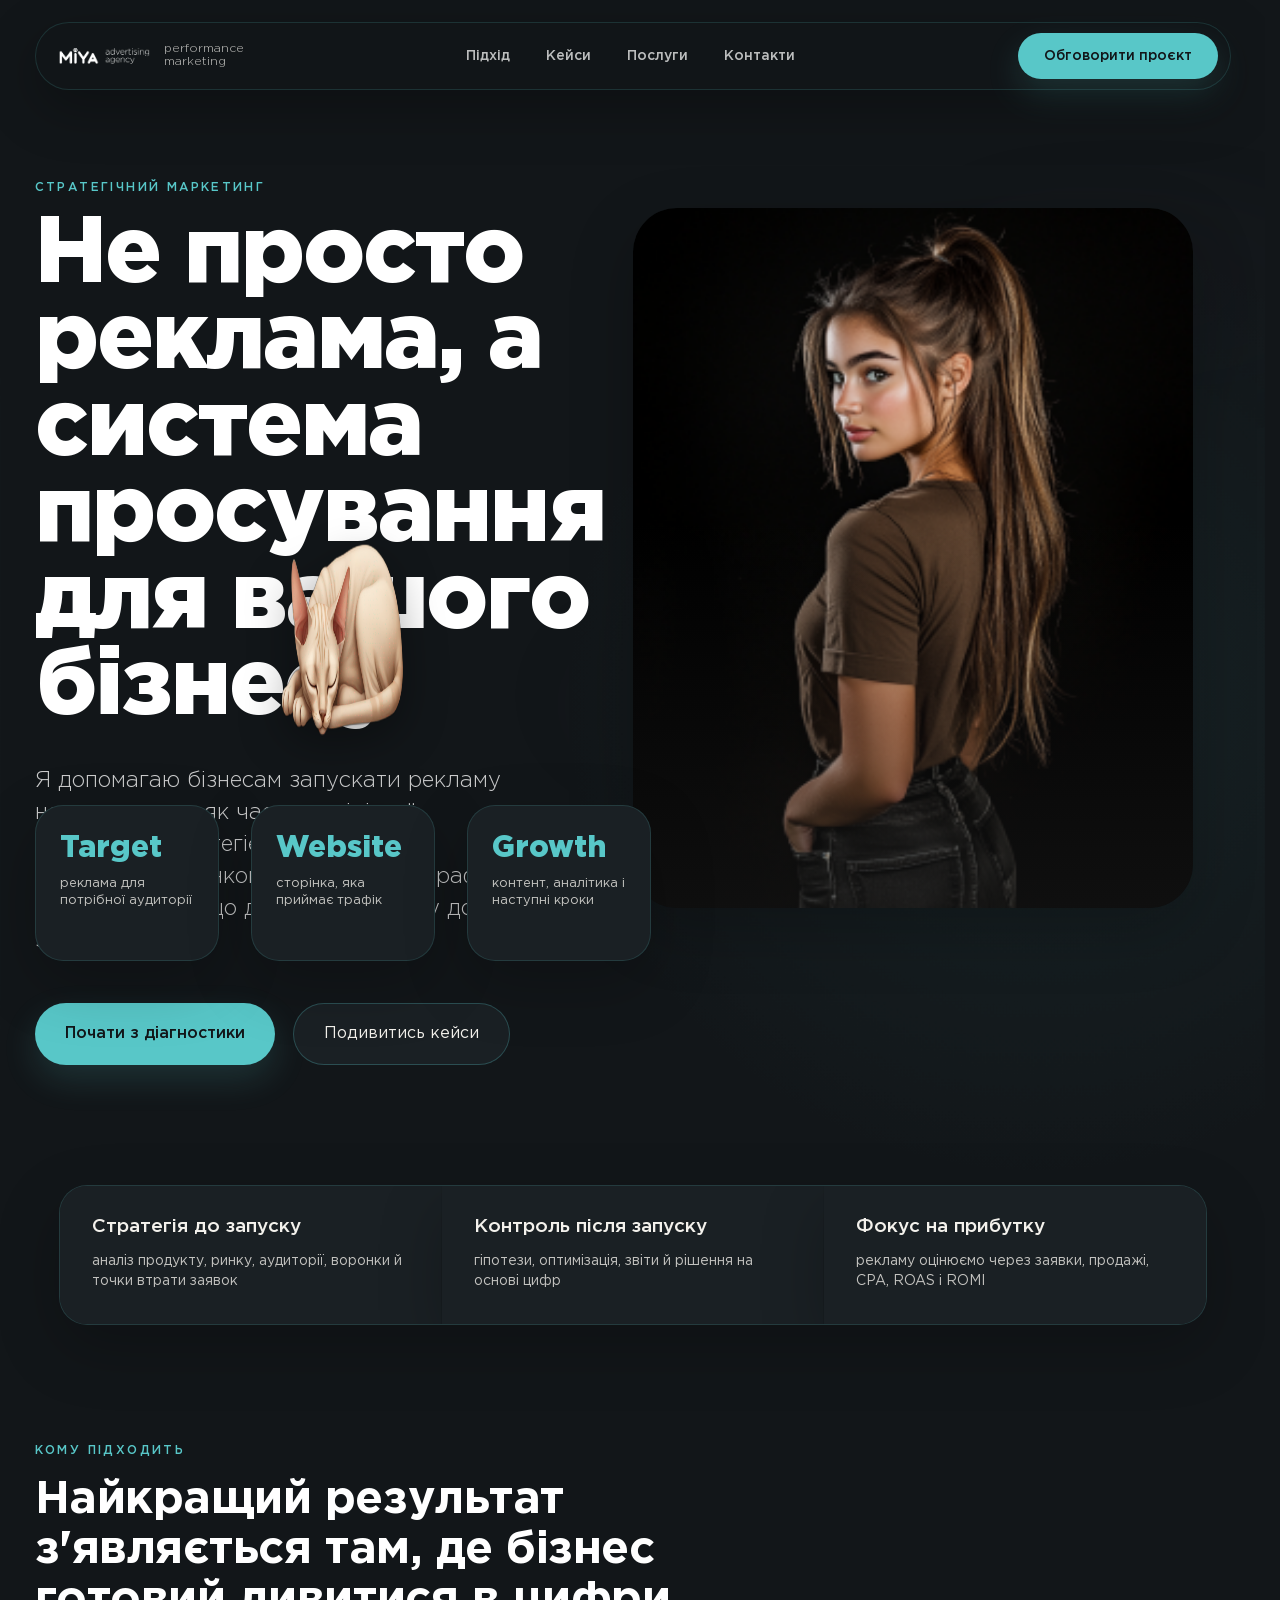
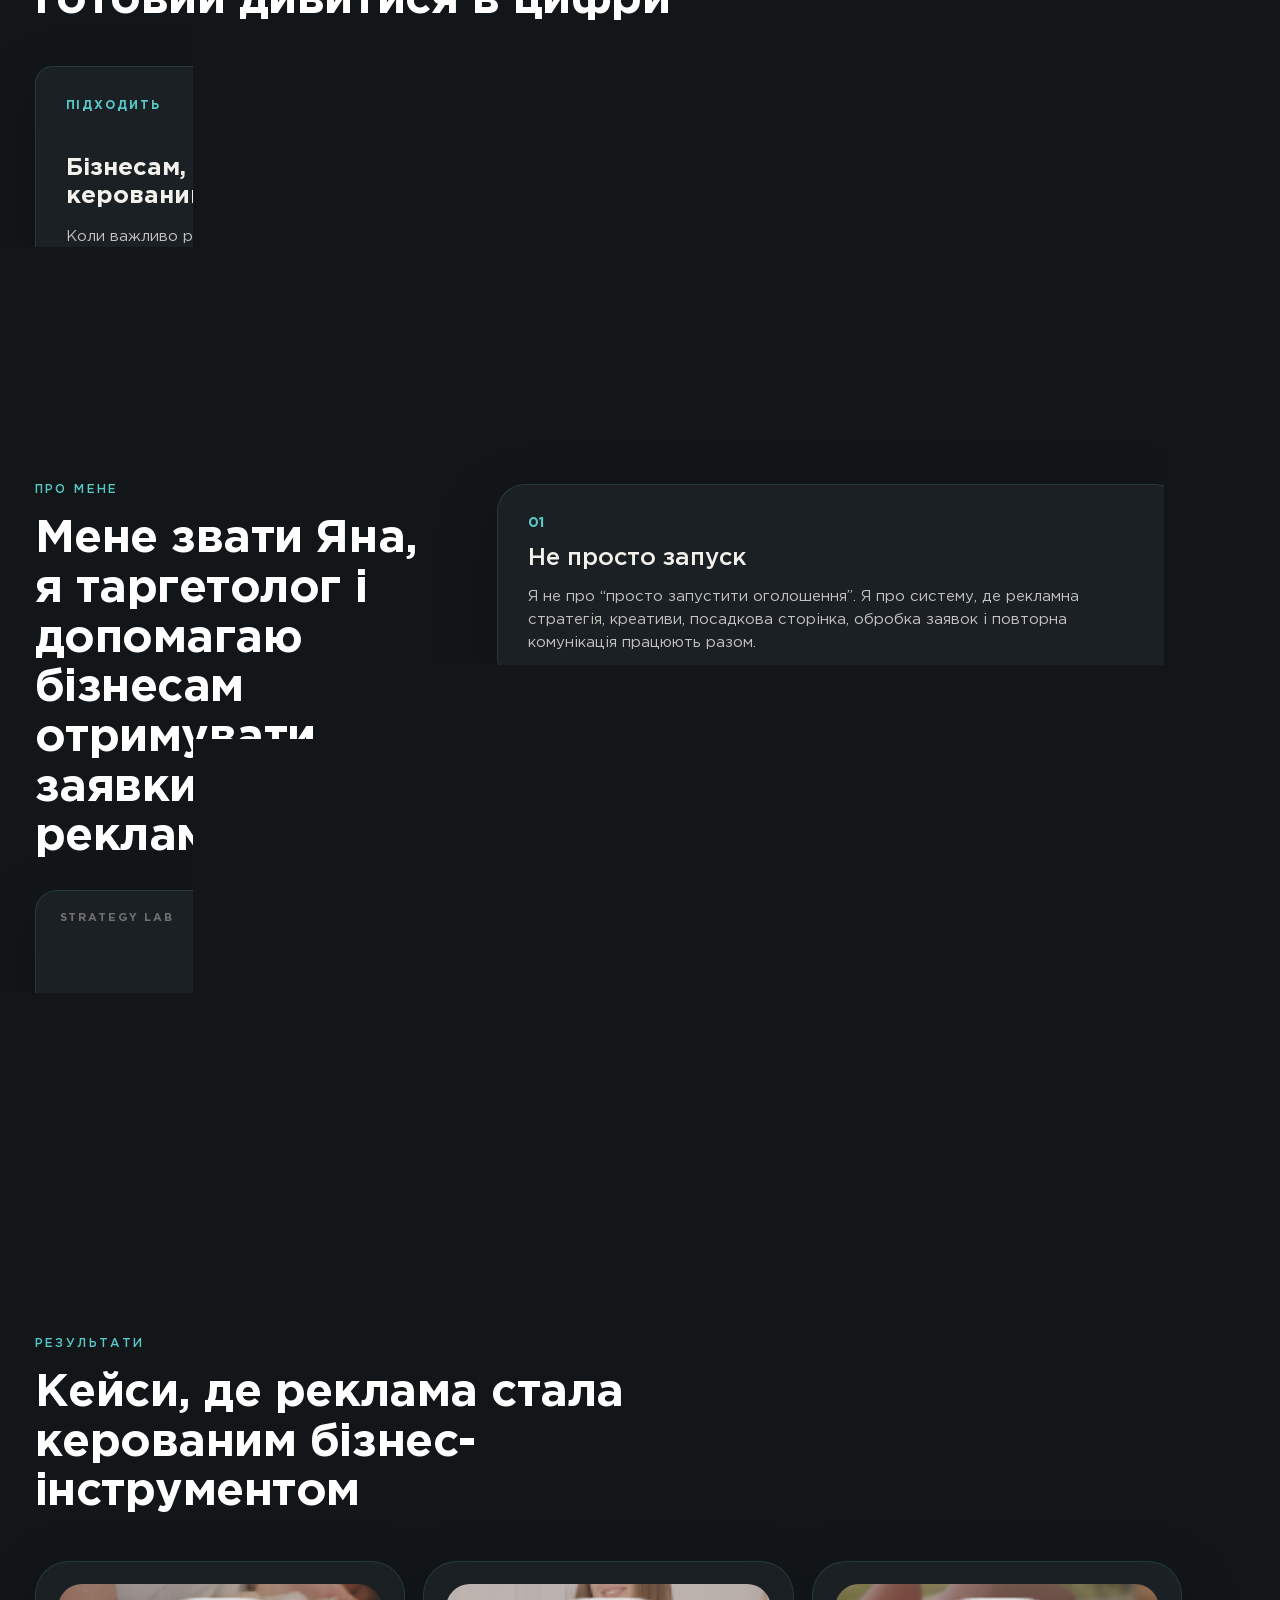
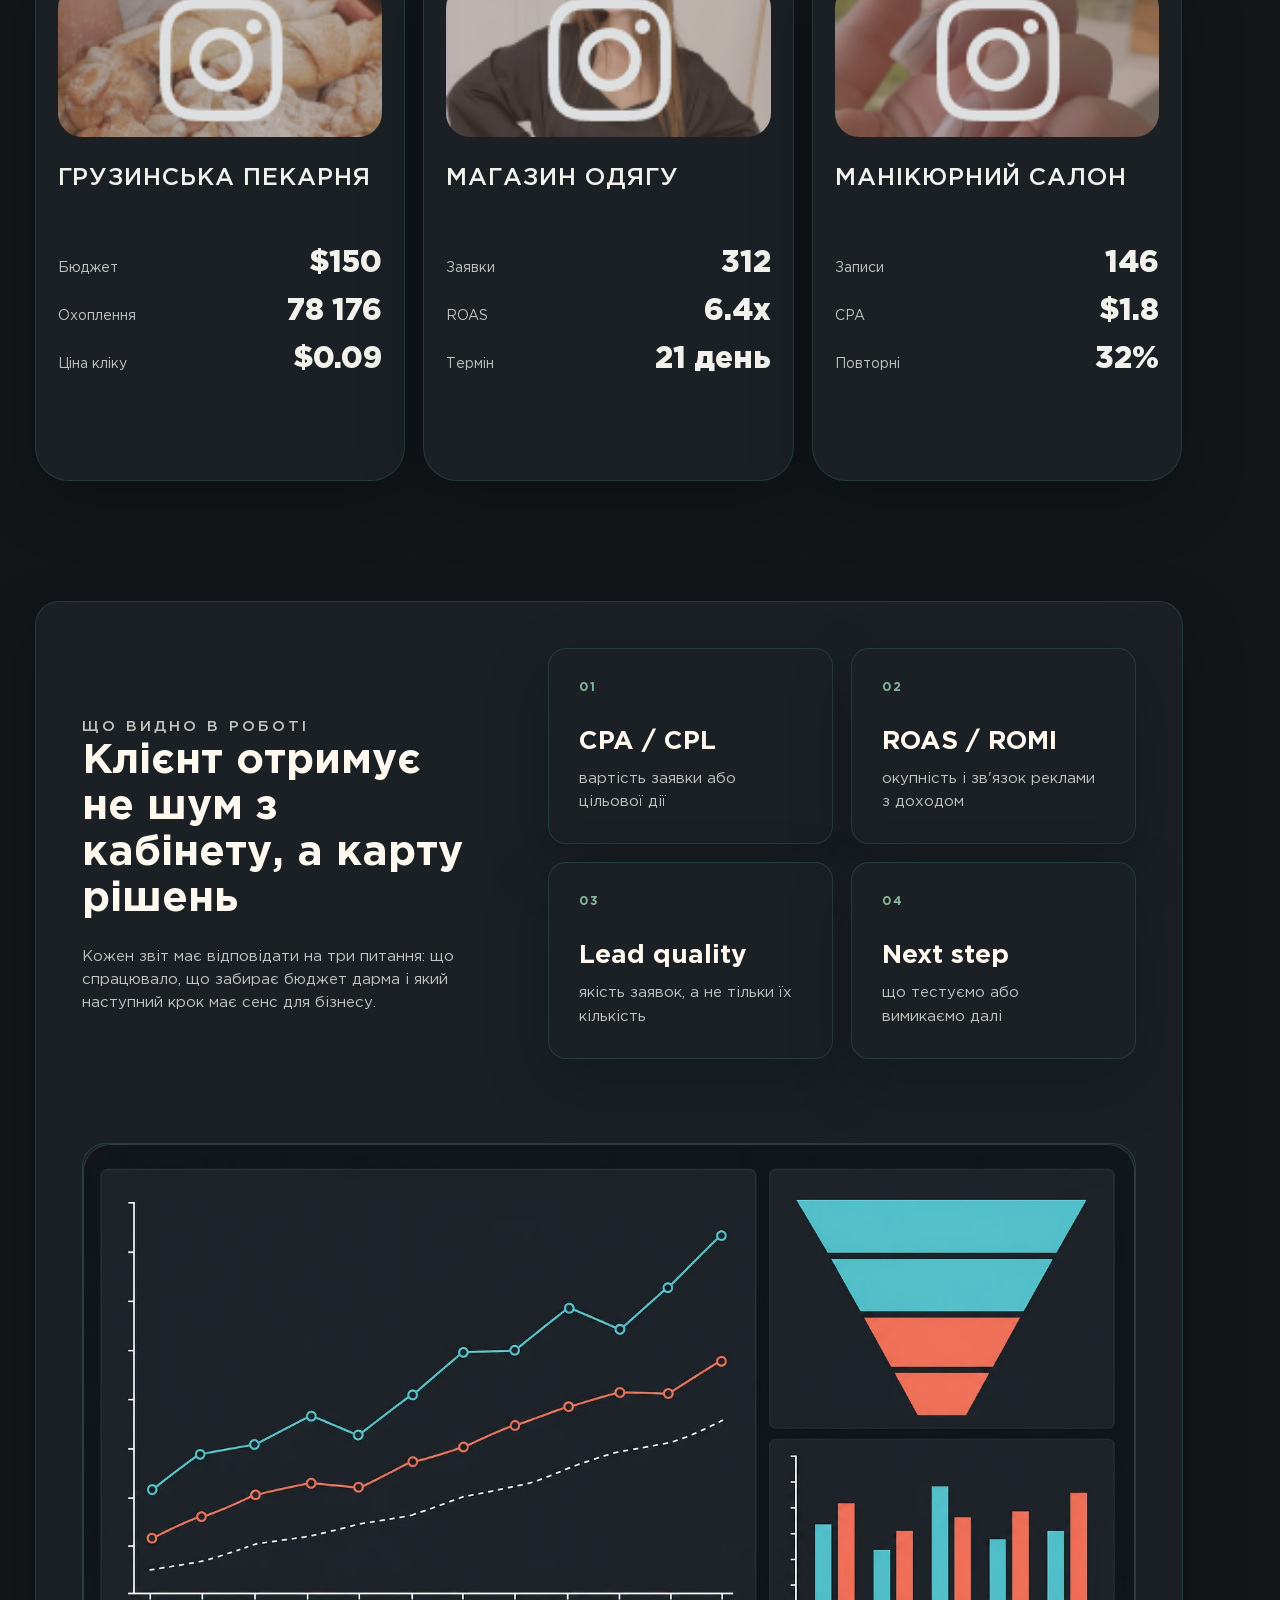
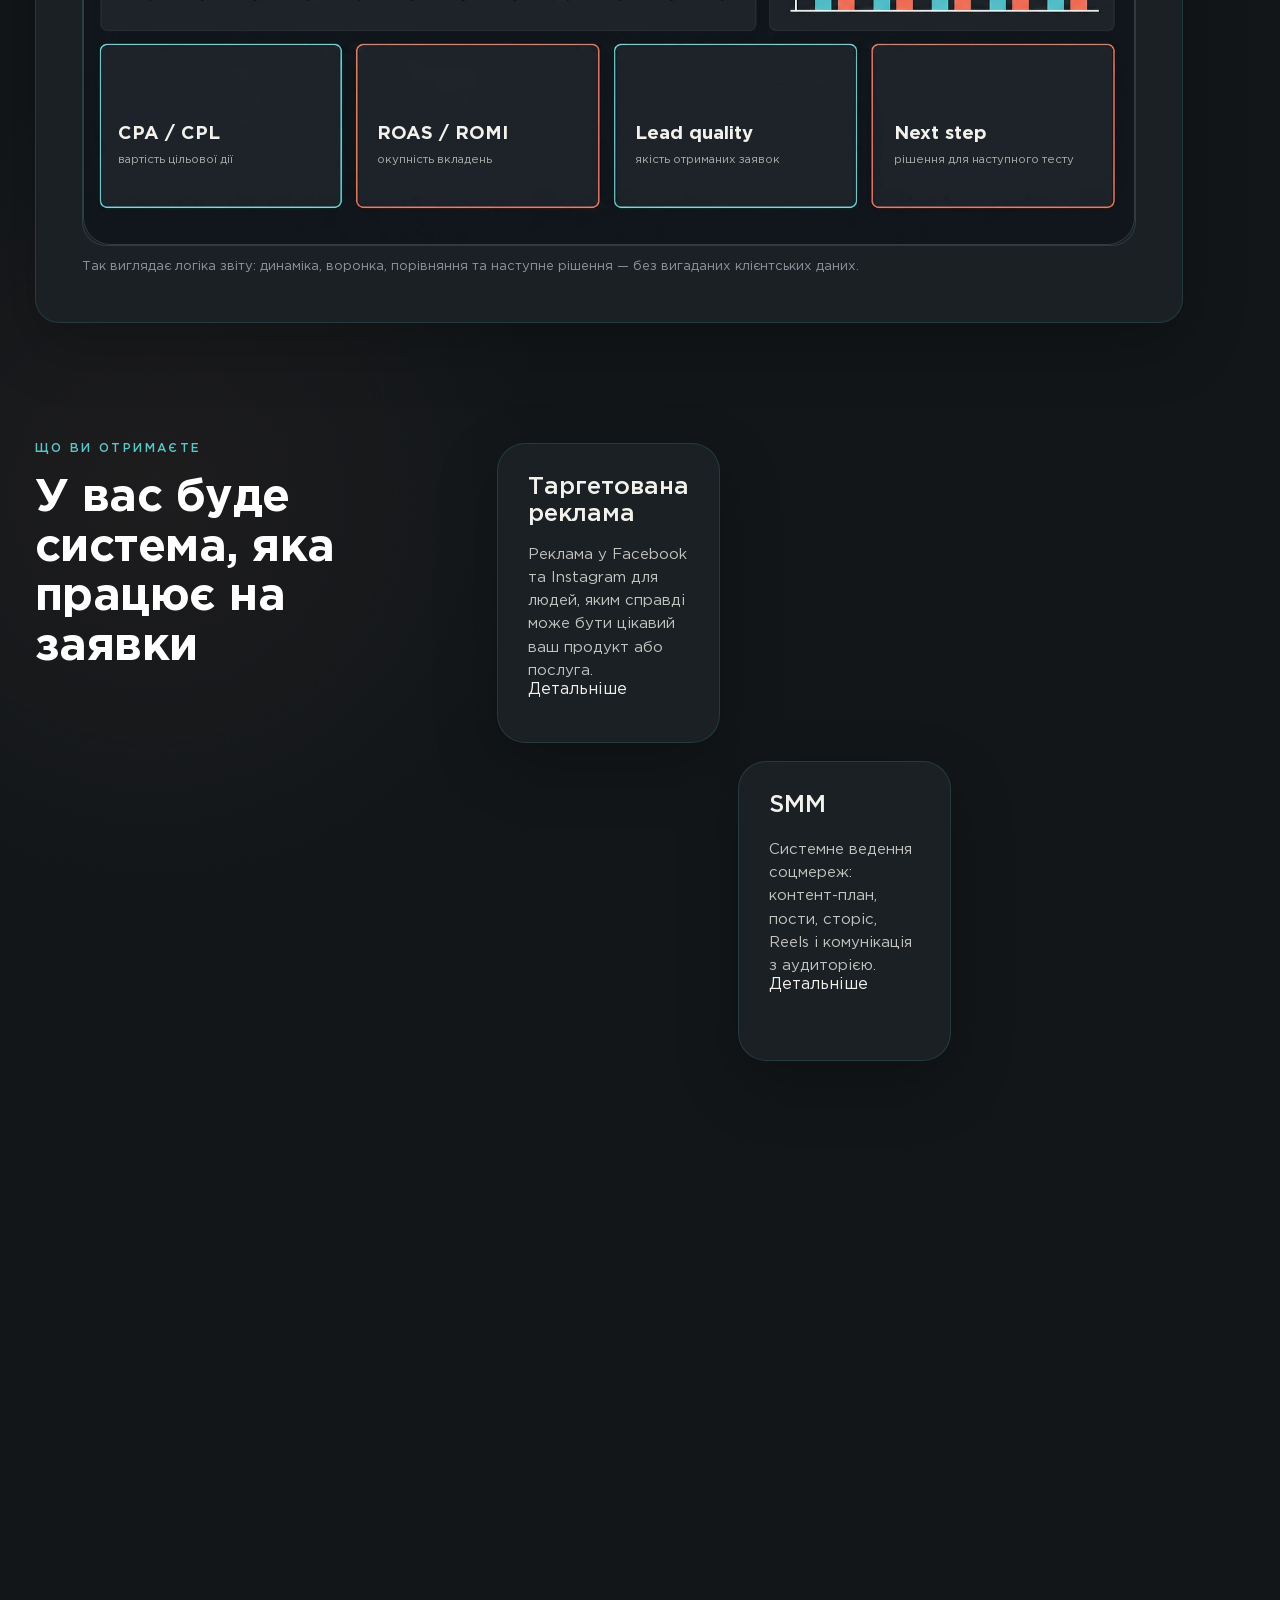
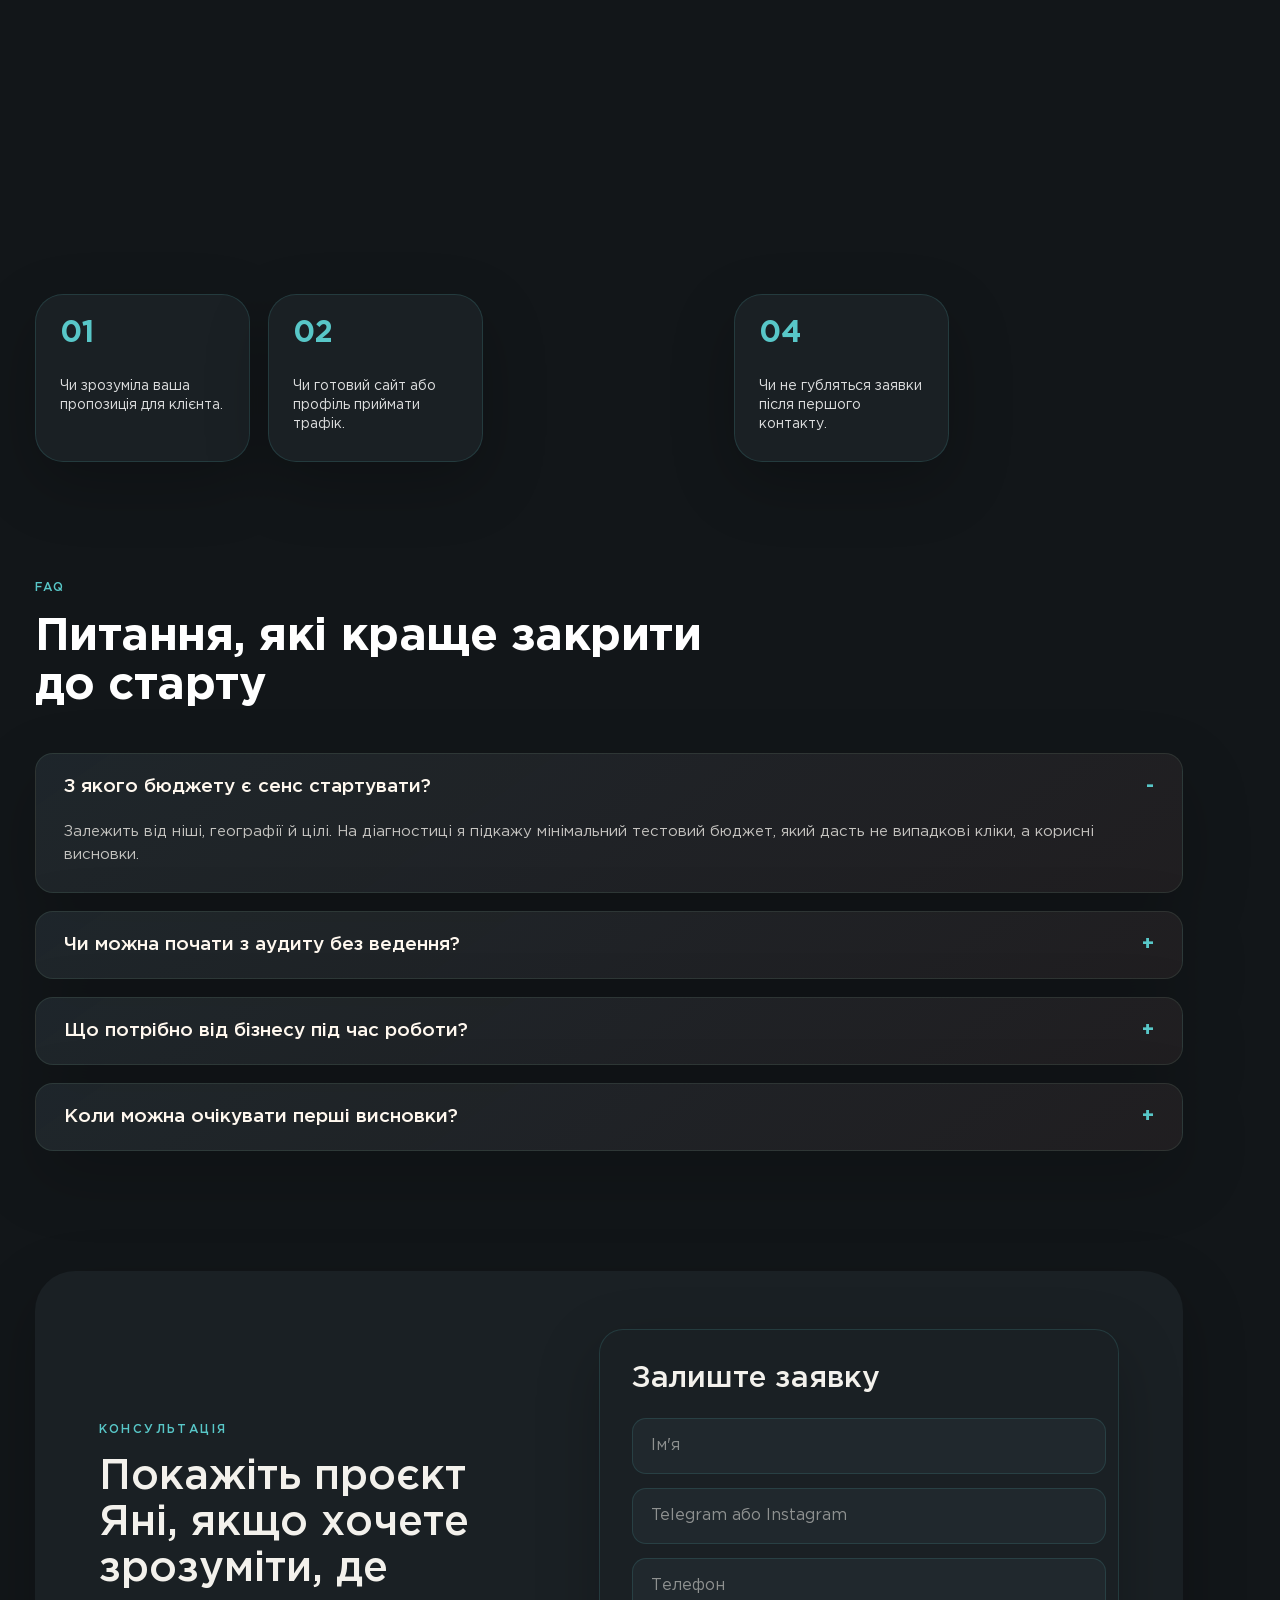
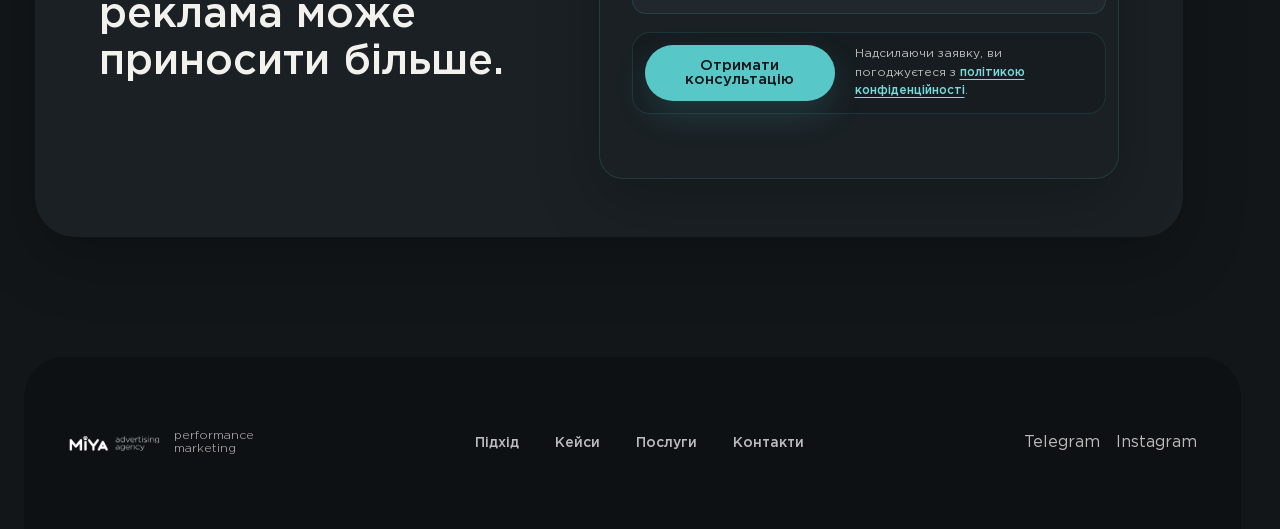
==== commit 0be6aa23: "update homepage service messaging" ====
--- a/index.html
+++ b/index.html
@@ -3,12 +3,12 @@
   <head>
     <meta charset="UTF-8" />
     <meta name="viewport" content="width=device-width, initial-scale=1.0" />
-    <meta name="description" content="Палюх Яна - performance-маркетолог для бізнесів, яким потрібні заявки, аналітика і прогнозований ріст без хаосу в рекламі." />
+    <meta name="description" content="Палюх Яна - таргетолог, який допомагає бізнесам будувати систему просування: реклама, сайт, контент, заявки й аналітика." />
     <meta name="theme-color" content="#111315" />
     <meta property="og:type" content="website" />
     <meta property="og:locale" content="uk_UA" />
-    <meta property="og:title" content="Палюх Яна — performance-маркетинг для бізнесу" />
-    <meta property="og:description" content="Стратегія, запуск і аналітика реклами з фокусом на заявки, продажі та економіку бізнесу." />
+    <meta property="og:title" content="Палюх Яна — таргетована реклама і система просування" />
+    <meta property="og:description" content="Не просто запуск реклами, а система просування з фокусом на заявки, сайт, контент і аналітику." />
     <meta property="og:image" content="https://denysignatenko.github.io/MiYa/assets/social-preview.png" />
     <meta property="og:image:width" content="1731" />
     <meta property="og:image:height" content="909" />
@@ -21,7 +21,7 @@
     <link rel="apple-touch-icon" href="./assets/favicon.svg" />
     <link rel="manifest" href="./site.webmanifest" />
     <link rel="preload" as="image" href="./assets/portrait-wide.webp" fetchpriority="high" />
-    <title>Палюх Яна - performance-маркетинг для бізнесу</title>
+    <title>Палюх Яна - таргетована реклама і система просування</title>
     <link rel="preload" href="./assets/fonts/GothamPro.woff2" as="font" type="font/woff2" crossorigin />
     <link rel="preload" href="./assets/fonts/GothamPro-Bold.woff2" as="font" type="font/woff2" crossorigin />
     <link rel="stylesheet" href="./styles/base.css" />
@@ -39,7 +39,7 @@
         "image": "https://denysignatenko.github.io/MiYa/assets/portrait-wide.webp",
         "sameAs": ["https://t.me/marrrakuya", "https://www.instagram.com/marrraku.ya/"],
         "areaServed": "UA",
-        "serviceType": ["Аудит реклами", "Запуск performance-реклами", "Супровід та масштабування"]
+        "serviceType": ["Таргетована реклама", "PPC-реклама", "SEO", "Сайти та посадкові сторінки", "SMM"]
       }
     </script>
   </head>
@@ -77,10 +77,10 @@
         <img class="planet planet-b" src="./assets/planet-glow.webp" alt="" width="332" height="332" decoding="async" />
 
         <div class="hero-copy">
-          <p class="eyebrow">Реклама як система росту</p>
-          <h1 id="hero-title">Палюх Яна</h1>
+          <p class="eyebrow">Стратегічний маркетинг</p>
+          <h1 id="hero-title">Не просто реклама, а система просування для вашого бізнесу</h1>
           <p class="hero-subtitle">
-            Будую performance-рекламу для бізнесів, яким потрібні не просто кліки, а заявки, продажі й зрозуміла економіка кожного запуску.
+            Я допомагаю бізнесам запускати рекламу не навмання, а як частину цілісної системи: зі стратегією, зрозумілою воронкою, сторінкою, яка приймає трафік, і комунікацією, що доводить людину до заявки.
           </p>
           <div class="hero-actions">
             <a class="primary" href="./contacts.html#contact-form">Почати з діагностики</a>
@@ -95,17 +95,17 @@
         </div>
 
         <div class="metric-card metric-card-a">
-          <strong>Audit</strong>
-          <span>діагностика реклами та воронки</span>
+          <strong>Target</strong>
+          <span>реклама для потрібної аудиторії</span>
         </div>
         <div class="metric-card metric-card-b">
           <img src="./assets/cat-sleeping.webp" alt="" aria-hidden="true" width="461" height="461" decoding="async" />
-          <strong>Launch</strong>
-          <span>структура, запуск і перші тести</span>
+          <strong>Website</strong>
+          <span>сторінка, яка приймає трафік</span>
         </div>
         <div class="metric-card metric-card-c">
           <strong>Growth</strong>
-          <span>оптимізація та масштабування</span>
+          <span>контент, аналітика і наступні кроки</span>
         </div>
       </section>
 
@@ -150,8 +150,8 @@
 
       <section id="approach" class="approach section-grid">
         <div class="section-heading">
-          <p class="eyebrow">Як працює Яна</p>
-          <h2>Не запуск заради запуску, а рекламна система з логікою росту</h2>
+          <p class="eyebrow">Про мене</p>
+          <h2>Мене звати Яна, я таргетолог і допомагаю бізнесам отримувати заявки з реклами</h2>
           <div class="approach-visual" aria-hidden="true">
             <span>strategy lab</span>
             <img class="approach-cactus" src="./assets/cactus-cooperation.webp" alt="" loading="lazy" width="272" height="272" decoding="async" />
@@ -161,18 +161,18 @@
         <div class="approach-list">
           <article>
             <span>01</span>
-            <h3>Діагностика</h3>
-            <p>Знаходжу, де реклама втрачає гроші: офер, посадкова сторінка, креативи, аудиторія, аналітика або робота з лідами.</p>
+            <h3>Не просто запуск</h3>
+            <p>Я не про “просто запустити оголошення”. Я про систему, де рекламна стратегія, креативи, посадкова сторінка, обробка заявок і повторна комунікація працюють разом.</p>
           </article>
           <article>
             <span>02</span>
-            <h3>Архітектура</h3>
-            <p>Будую структуру кампаній так, щоб тести були контрольованими, а масштабування не ламало результат.</p>
+            <h3>Пошук слабких місць</h3>
+            <p>Я бачу, чому реклама іноді не дає очікуваного результату: слабкий офер, нечітка аудиторія, незручний сайт, довга відповідь у директі або відсутність наступного кроку.</p>
           </article>
           <article>
             <span>03</span>
-            <h3>Аналітика</h3>
-            <p>Показую не просто охоплення, а що спрацювало, що вимкнути, куди переносити бюджет і що тестувати далі.</p>
+            <h3>Фокус на заявках</h3>
+            <p>Моя задача - не просто привести трафік. Моя задача - допомогти зрозуміти, що заважає бізнесу отримувати більше заявок, і вибудувати просування під реальний результат.</p>
           </article>
         </div>
       </section>
@@ -241,60 +241,70 @@
 
       <section id="services" class="services section-grid">
         <div class="section-heading">
-          <p class="eyebrow">Формати</p>
-          <h2>Співпраця під бізнес, бюджет і реальну стадію росту</h2>
+          <p class="eyebrow">Що ви отримаєте</p>
+          <h2>У вас буде система, яка працює на заявки</h2>
         </div>
         <div class="service-grid">
           <article>
-            <h3>Audit</h3>
-            <p>Розбір реклами, сайту, Instagram, аналітики й воронки. Після аудиту видно, що заважає продажам.</p>
-            <span>для ясності</span>
-          </article>
-          <article>
-            <h3>Launch</h3>
-            <p>Стратегія, структура кампаній, перший запуск, події, UTM, контроль перших результатів і швидкі корекції.</p>
-            <span>для старту</span>
-          </article>
-          <article>
-            <h3>Growth</h3>
-            <p>Ведення реклами, регулярні тести, оптимізація бюджету, звіти й план наступних дій для масштабування.</p>
-            <span>для росту</span>
+            <h3>Таргетована реклама</h3>
+            <p>Реклама у Facebook та Instagram для людей, яким справді може бути цікавий ваш продукт або послуга.</p>
+            <a class="text-link" href="./service-target.html">Детальніше</a>
+          </article>
+          <article>
+            <h3>PPC-реклама</h3>
+            <p>Контекстна реклама в Google для моменту, коли людина вже шукає ваш товар або послугу.</p>
+            <a class="text-link" href="./service-ppc.html">Детальніше</a>
+          </article>
+          <article>
+            <h3>SEO</h3>
+            <p>Робота з видимістю сайту в Google: структура, тексти, технічні моменти і пошукові запити.</p>
+            <a class="text-link" href="./service-seo.html">Детальніше</a>
+          </article>
+          <article>
+            <h3>Сайти та сторінки</h3>
+            <p>Сторінки, які пояснюють цінність вашої пропозиції, знімають заперечення і ведуть до заявки.</p>
+            <a class="text-link" href="./service-web.html">Детальніше</a>
+          </article>
+          <article>
+            <h3>SMM</h3>
+            <p>Системне ведення соцмереж: контент-план, пости, сторіс, Reels і комунікація з аудиторією.</p>
+            <a class="text-link" href="./service-smm.html">Детальніше</a>
           </article>
         </div>
       </section>
 
       <section class="testimonials">
         <div class="section-heading">
-          <p class="eyebrow">Принципи співпраці</p>
-          <h2>Що отримує бізнес у процесі роботи</h2>
+          <p class="eyebrow">Формат співпраці</p>
+          <h2>Індивідуальний формат роботи під ваш бізнес</h2>
         </div>
         <div class="testimonial-grid">
           <article>
-            <p>Прозору картину бюджету: куди йдуть гроші, що працює та що варто вимкнути.</p>
-            <span>прозорість</span>
-          </article>
-          <article>
-            <p>Чесну діагностику всієї воронки — від офера й реклами до посадкової сторінки та продажу.</p>
-            <span>системний погляд</span>
-          </article>
-          <article>
-            <p>Звіт не заради звіту, а короткий план наступних дій для реклами, контенту й продажів.</p>
-            <span>наступний крок</span>
+            <p>Аналіз поточного стану реклами, сайту, соцмереж і шляху клієнта до заявки.</p>
+            <span>діагностика</span>
+          </article>
+          <article>
+            <p>Стратегія під вашу задачу: аудиторії, офери, рекламні гіпотези, контент і посадкова сторінка.</p>
+            <span>стратегія</span>
+          </article>
+          <article>
+            <p>Оптимізація кампаній і звіти з поясненням, що спрацювало, що змінюємо і куди рухаємося далі.</p>
+            <span>розвиток</span>
           </article>
         </div>
       </section>
 
       <section class="process">
         <div class="section-heading">
-          <p class="eyebrow">Початок роботи</p>
-          <h2>5 кроків до першого контрольованого запуску</h2>
+          <p class="eyebrow">Діагностика</p>
+          <h2>Перед запуском важливо зрозуміти, у якому стані зараз ваш маркетинг</h2>
         </div>
         <ol>
-          <li><span>01</span><p>Заявка і короткий бриф</p></li>
-          <li><span>02</span><p>Діагностика проєкту</p></li>
-          <li><span>03</span><p>Медіаплан і стратегія</p></li>
-          <li><span>04</span><p>Запуск кампаній</p></li>
-          <li><span>05</span><p>Оптимізація і масштаб</p></li>
+          <li><span>01</span><p>Чи зрозуміла ваша пропозиція для клієнта.</p></li>
+          <li><span>02</span><p>Чи готовий сайт або профіль приймати трафік.</p></li>
+          <li><span>03</span><p>Чи правильно обрана аудиторія і рекламний канал.</p></li>
+          <li><span>04</span><p>Чи не губляться заявки після першого контакту.</p></li>
+          <li><span>05</span><p>Що варто покращити перед запуском або масштабуванням.</p></li>
         </ol>
       </section>
 
@@ -326,7 +336,7 @@
       <section id="contact" class="contact">
         <div class="contact-copy">
           <p class="eyebrow">Консультація</p>
-          <h2>Покажи проєкт Яні, якщо хочеш зрозуміти, де реклама може приносити більше.</h2>
+          <h2>Покажіть проєкт Яні, якщо хочете зрозуміти, де реклама може приносити більше.</h2>
         </div>
         <form aria-describedby="form-privacy">
           <h3>Залиште заявку</h3>
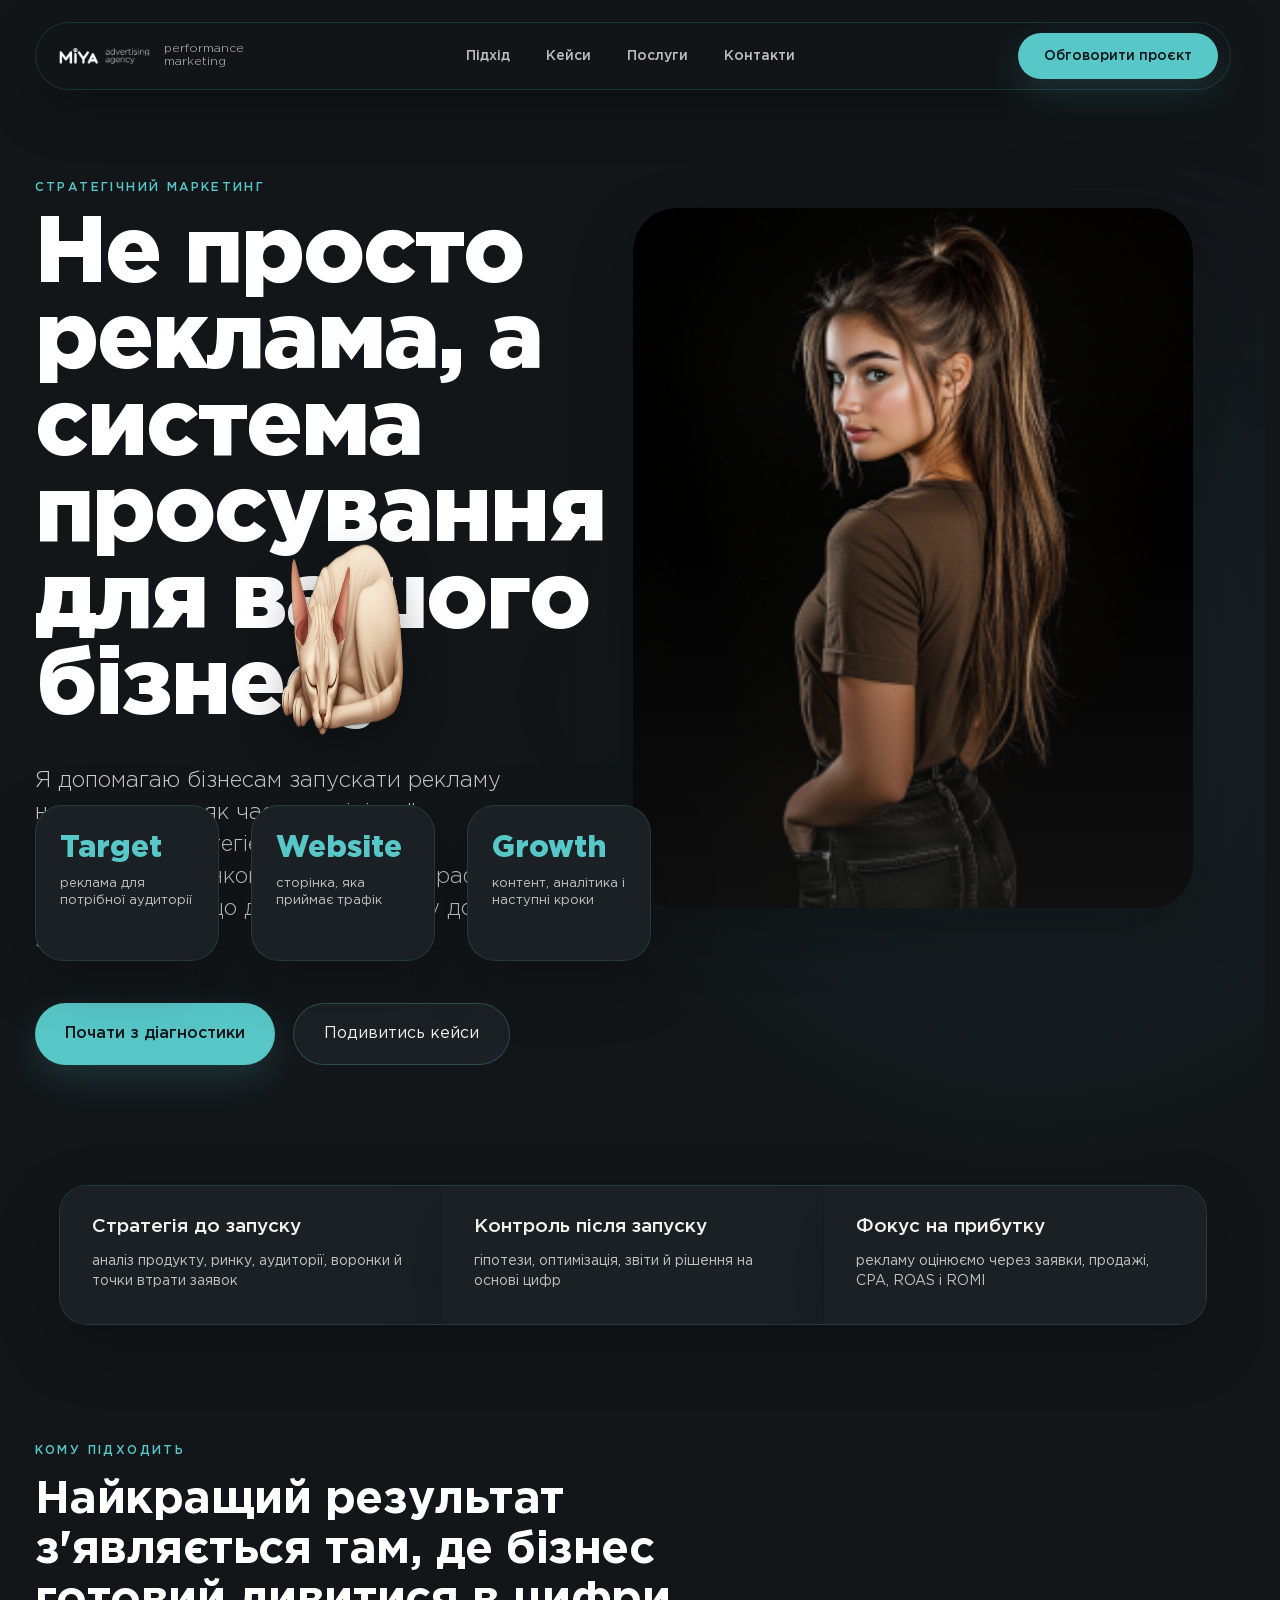
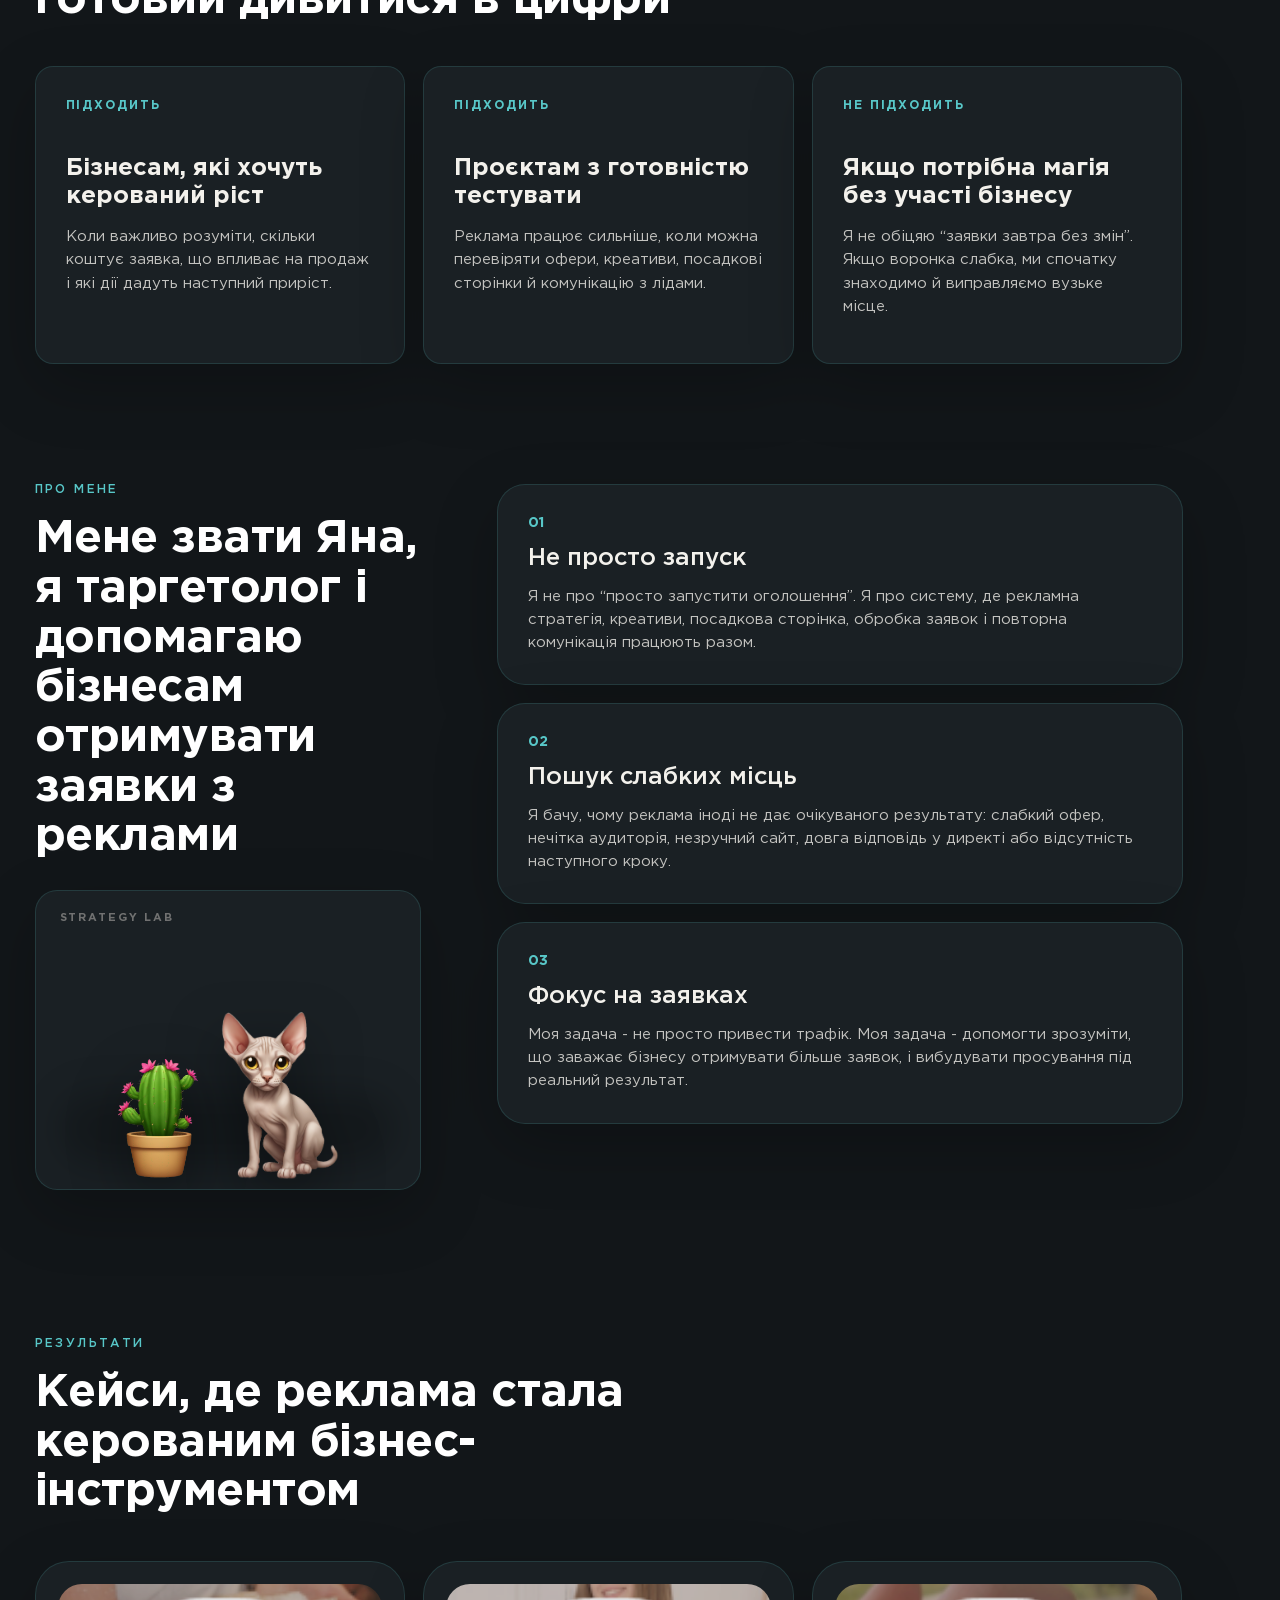
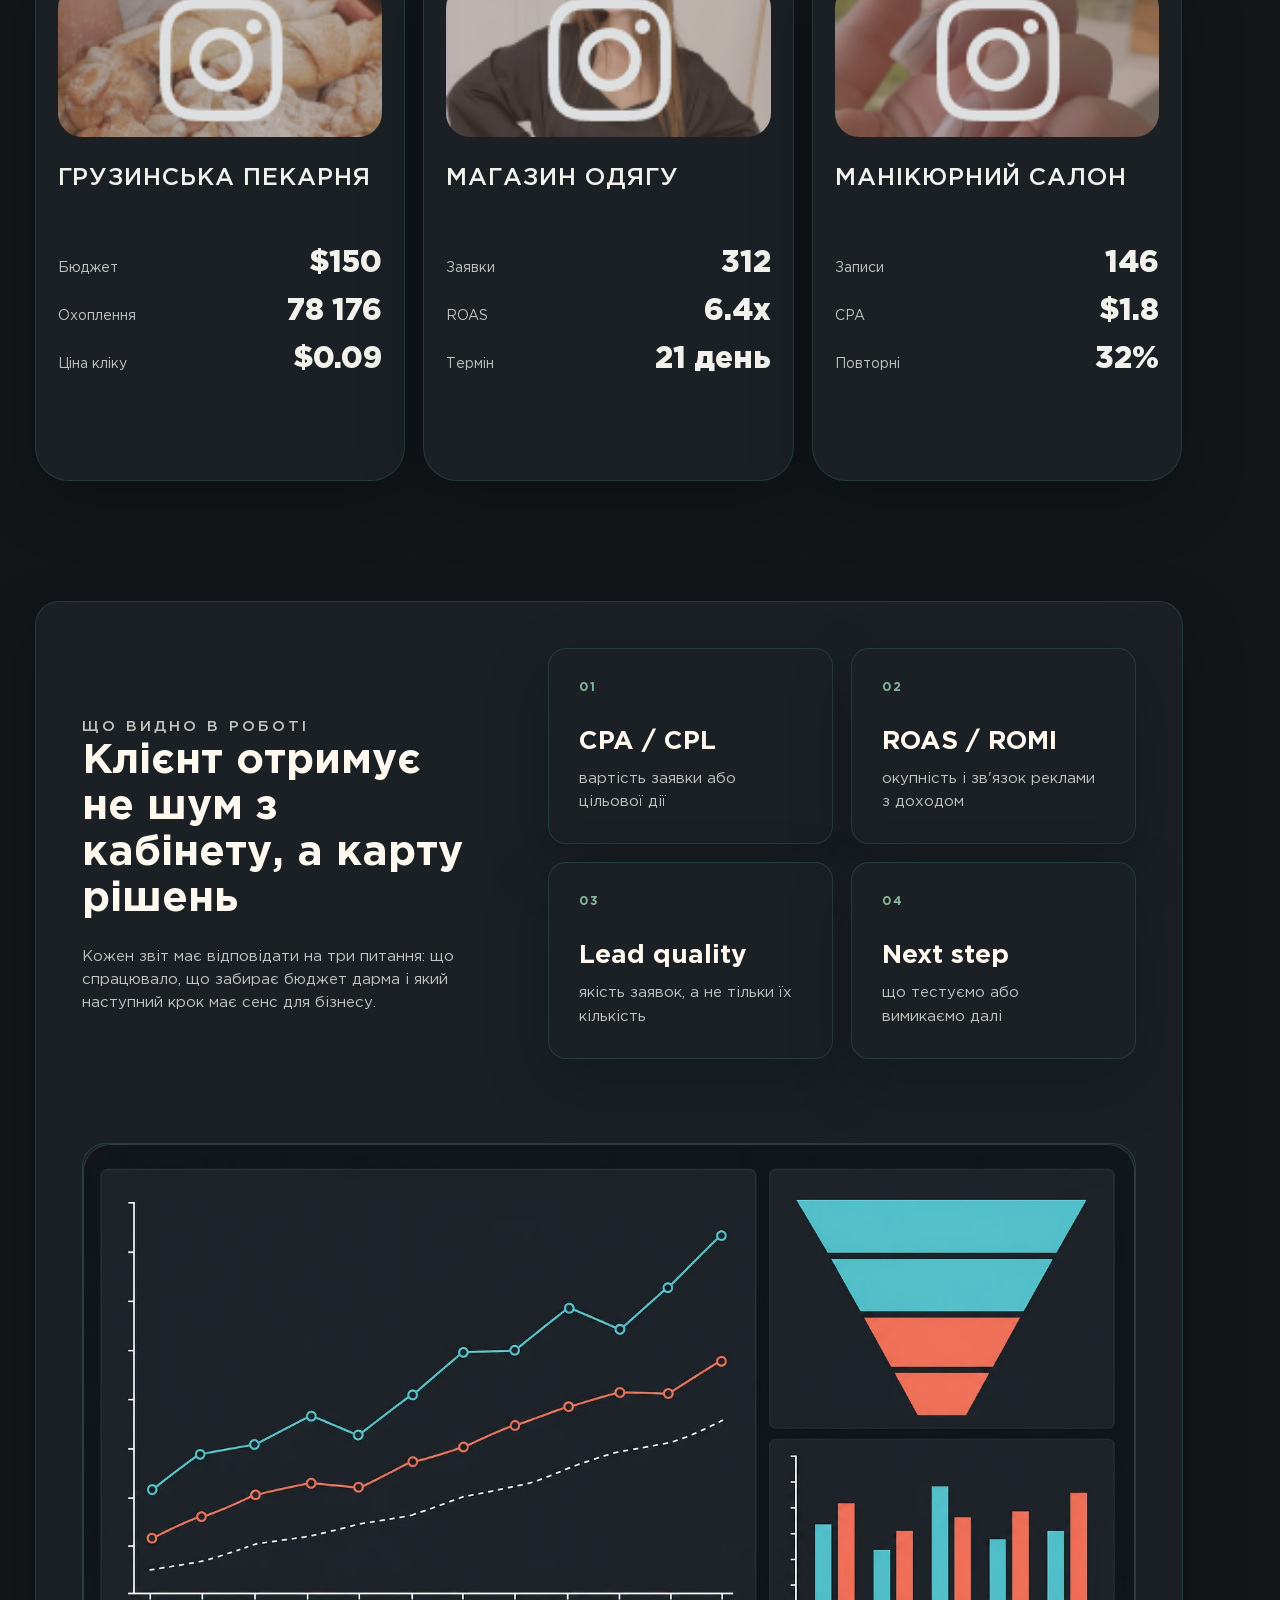
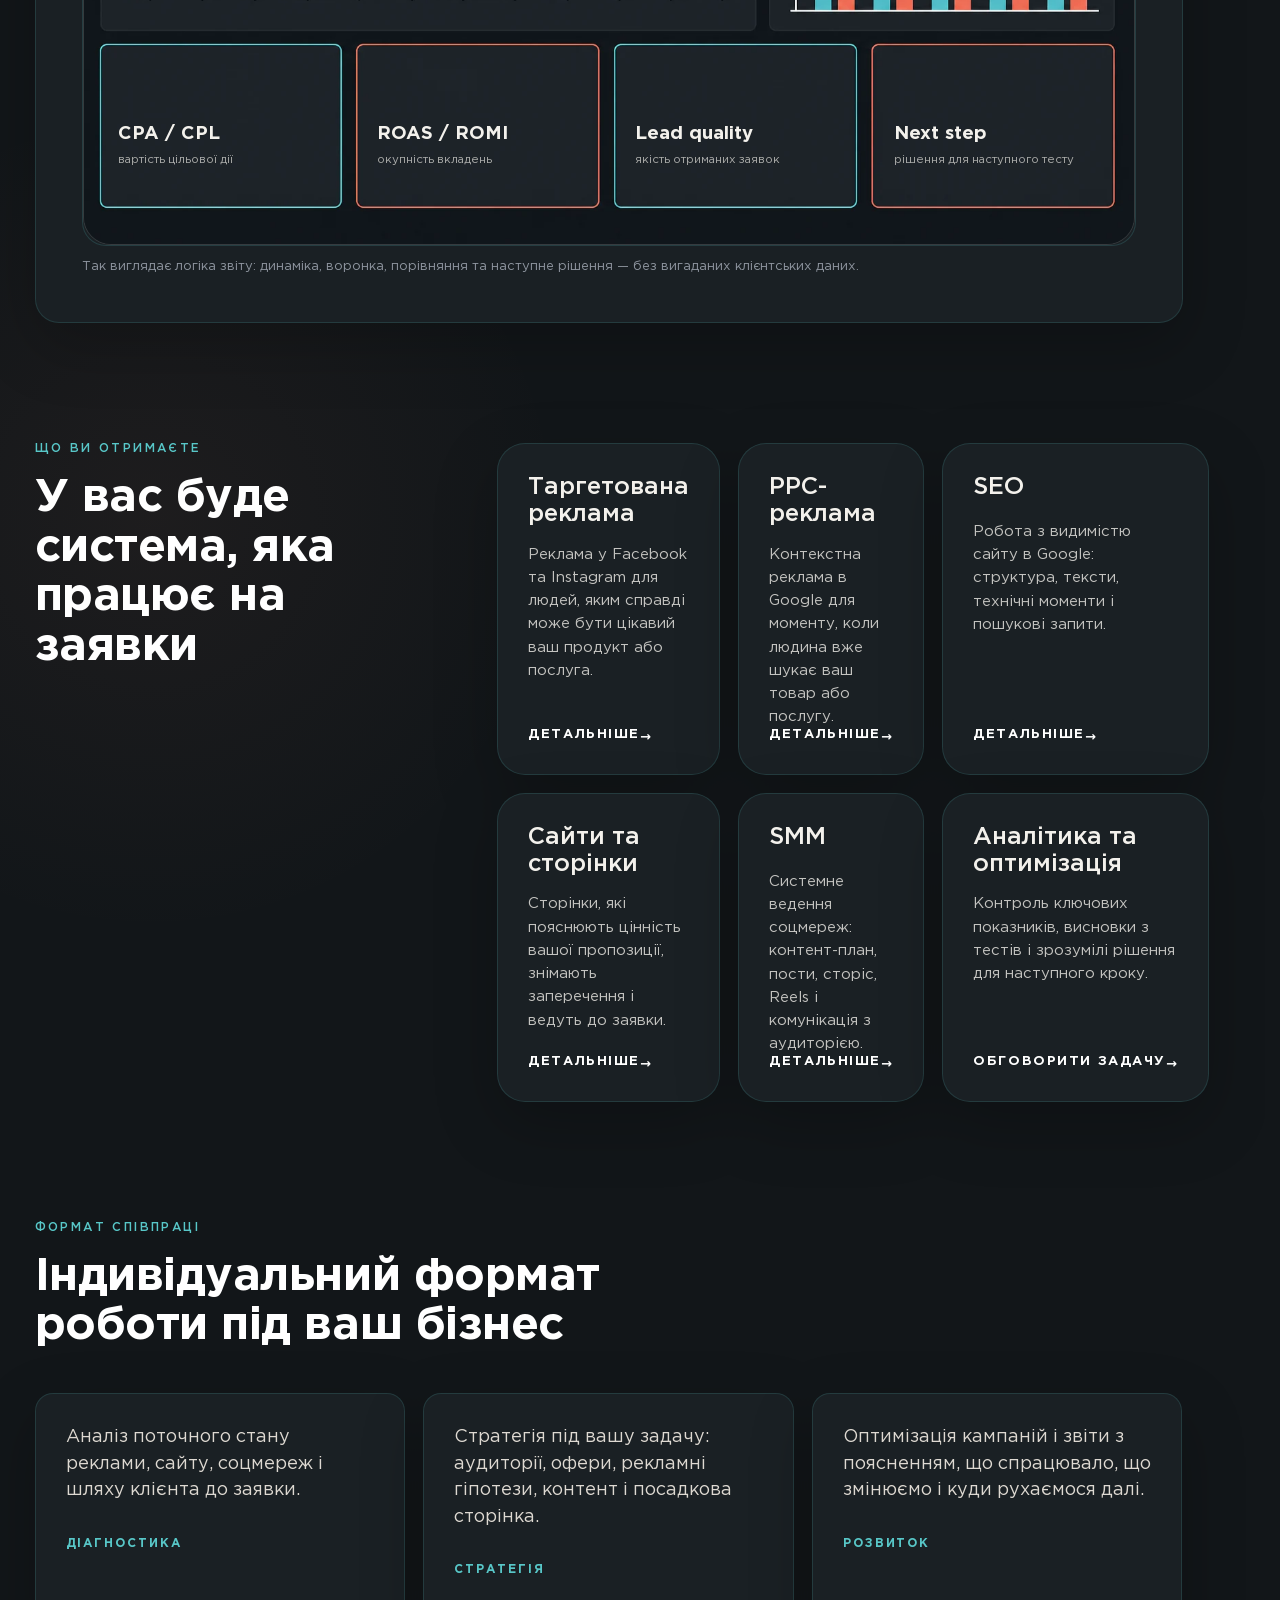
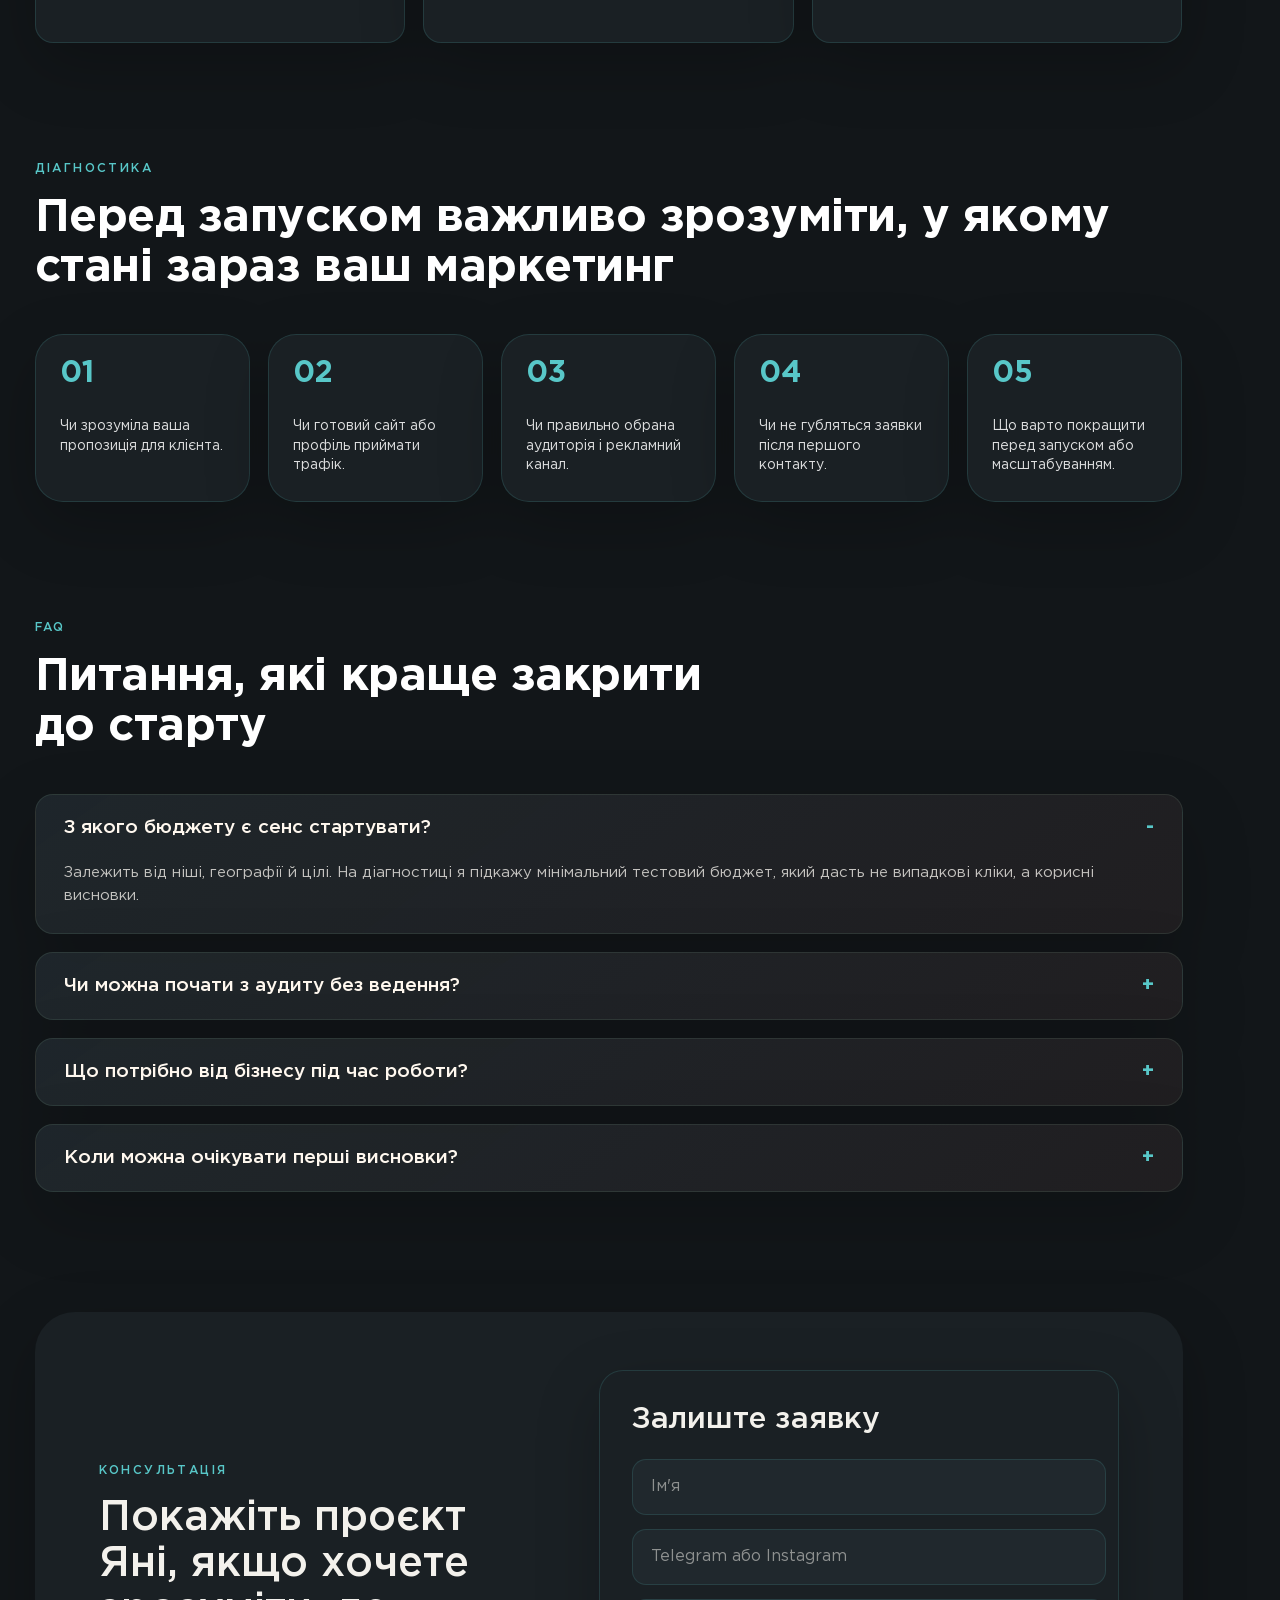
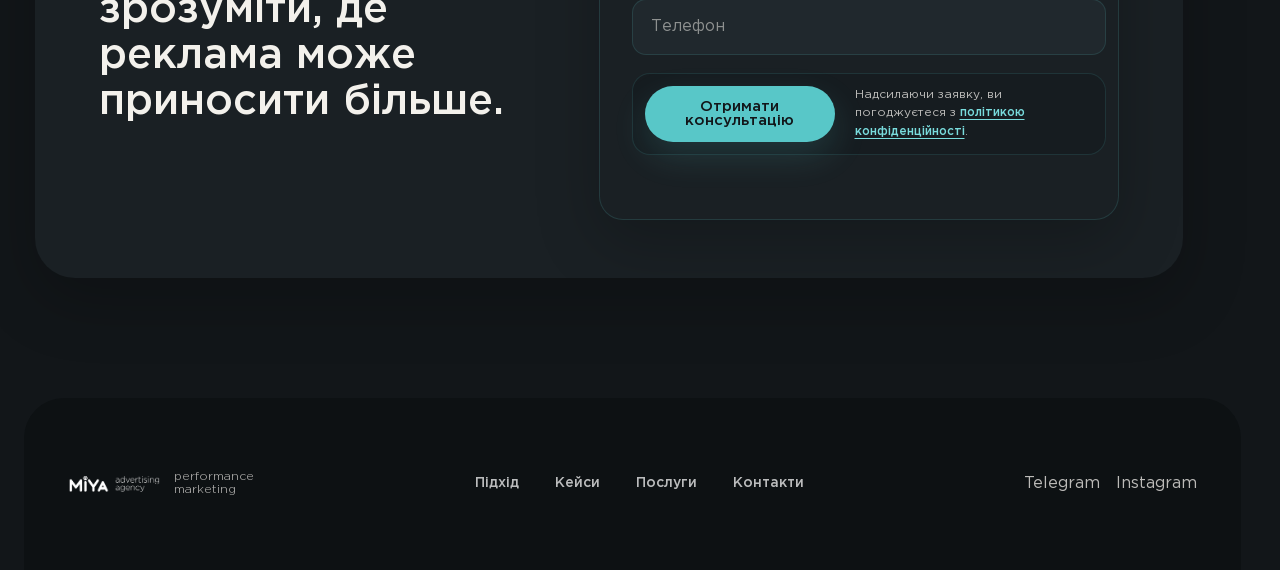
==== commit 9dc2a509: "Add analytics and optimization section to index.html" ====
--- a/index.html
+++ b/index.html
@@ -270,6 +270,11 @@
             <p>Системне ведення соцмереж: контент-план, пости, сторіс, Reels і комунікація з аудиторією.</p>
             <a class="text-link" href="./service-smm.html">Детальніше</a>
           </article>
+          <article>
+            <h3>Аналітика та оптимізація</h3>
+            <p>Контроль ключових показників, висновки з тестів і зрозумілі рішення для наступного кроку.</p>
+            <a class="text-link" href="./contacts.html#contact-form">Обговорити задачу</a>
+          </article>
         </div>
       </section>
 
--- a/styles/base.css
+++ b/styles/base.css
@@ -631,6 +631,8 @@
 }
 
 .service-grid article {
+  display: flex;
+  flex-direction: column;
   border: 0;
   background: var(--grad-warm);
 }
@@ -641,6 +643,30 @@
 
 .service-grid article:nth-child(3) {
   background: linear-gradient(23.65deg, rgba(33, 80, 255, 1) 1%, rgba(137, 88, 81, 1) 100%);
+}
+
+.service-grid article:nth-child(4) {
+  background: linear-gradient(51.34deg, rgba(27, 96, 169, 1) 0%, rgba(143, 92, 81, 1) 100%);
+}
+
+.service-grid article:nth-child(5) {
+  background: linear-gradient(3.71deg, rgba(79, 151, 199, 1) 0%, rgba(79, 91, 227, 1) 100%);
+}
+
+.text-link {
+  display: inline-flex;
+  width: max-content;
+  margin-top: auto;
+  color: #fff;
+  font-size: 13px;
+  font-weight: 700;
+  letter-spacing: 0.12em;
+  text-decoration: none;
+  text-transform: uppercase;
+}
+
+.text-link::after {
+  content: " →";
 }
 
 .approach-list span {
@@ -1603,7 +1629,7 @@
 
 .package-grid {
   display: grid;
-  grid-template-columns: repeat(4, 1fr);
+  grid-template-columns: repeat(auto-fit, minmax(220px, 1fr));
   gap: 18px;
 }
 
